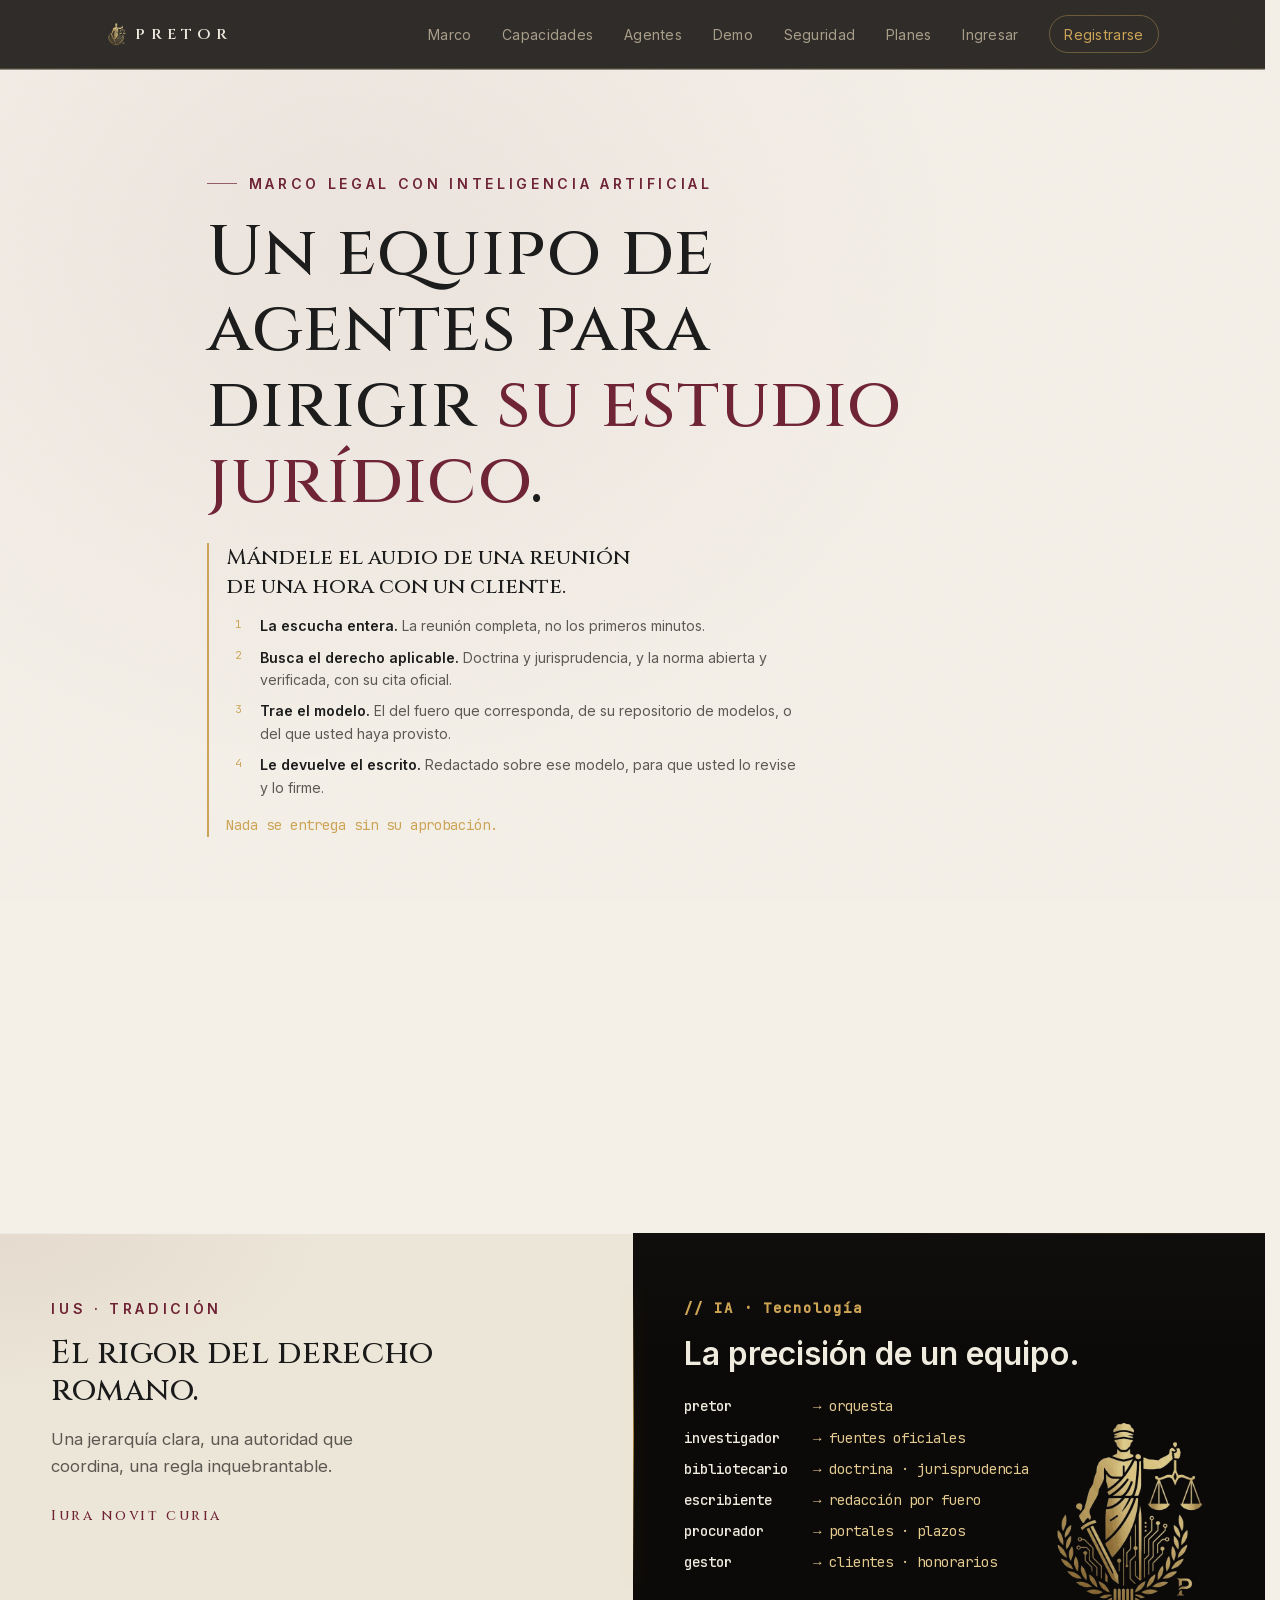
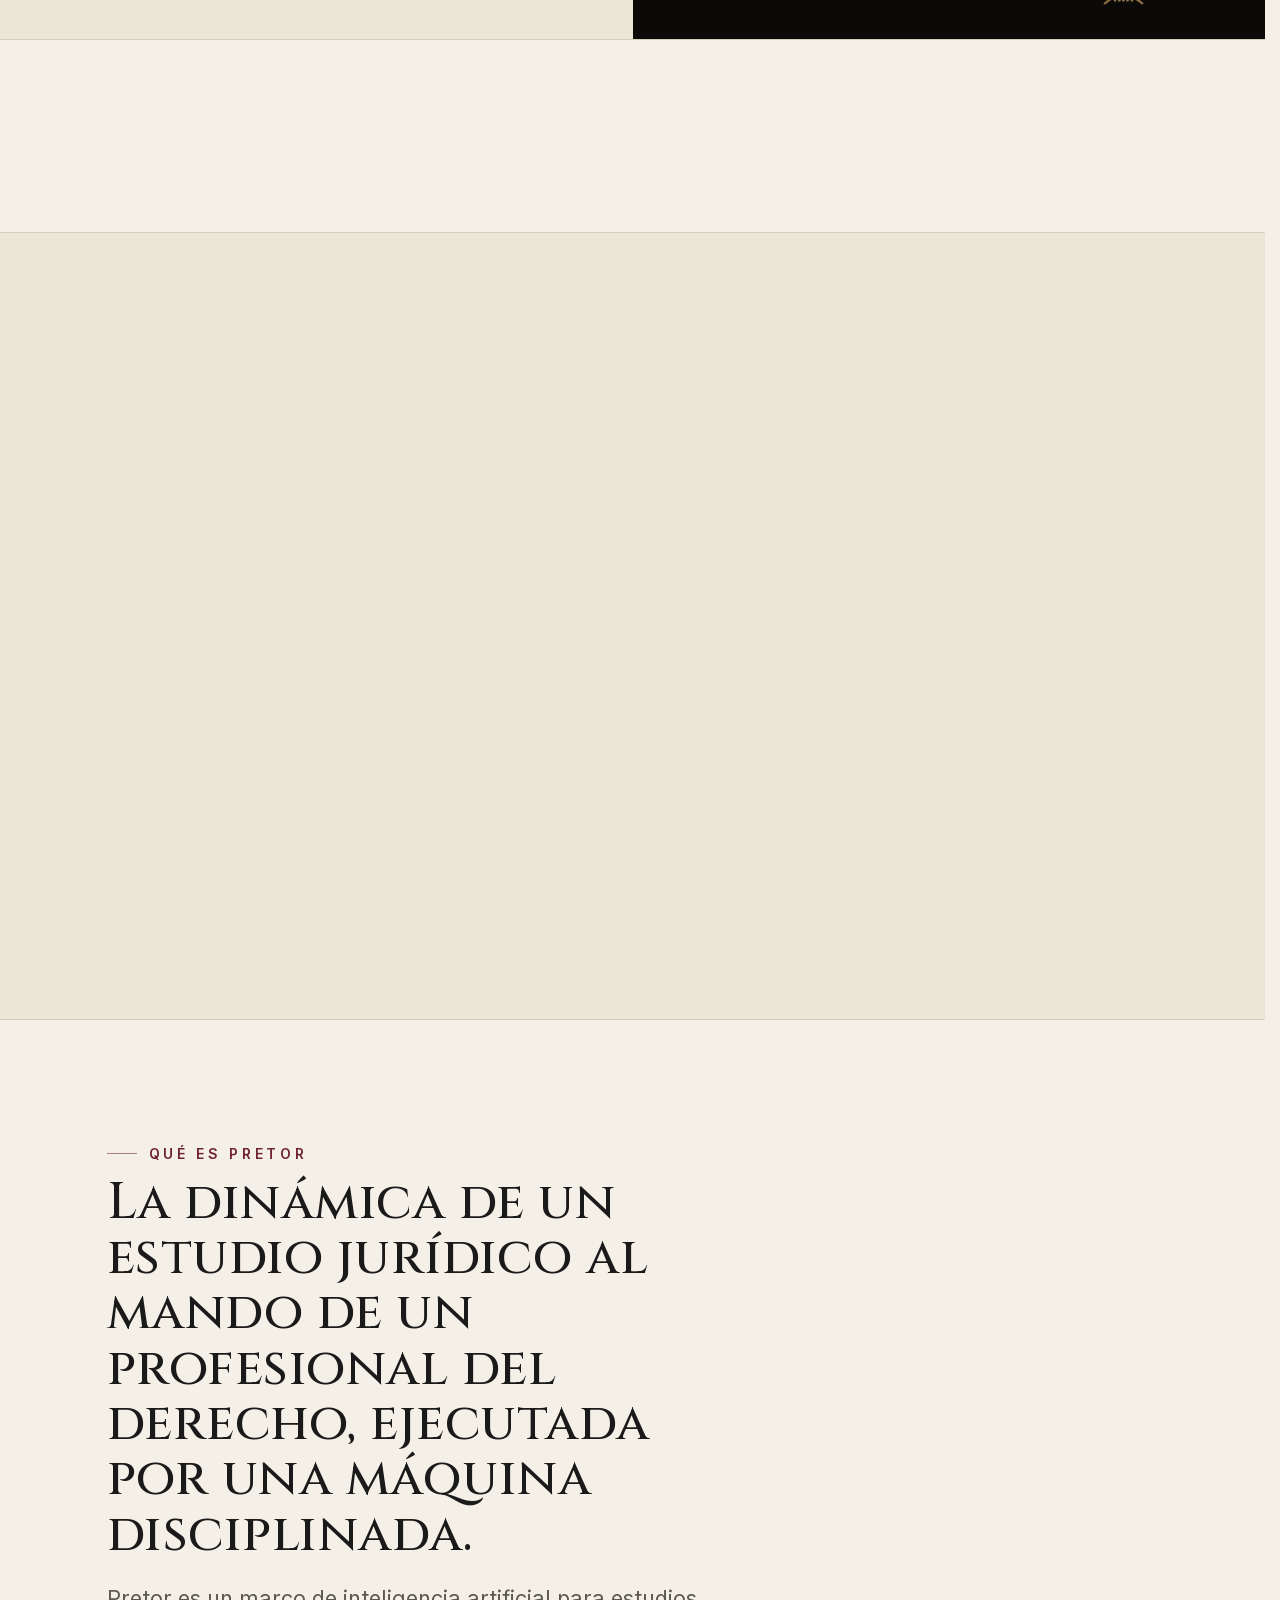
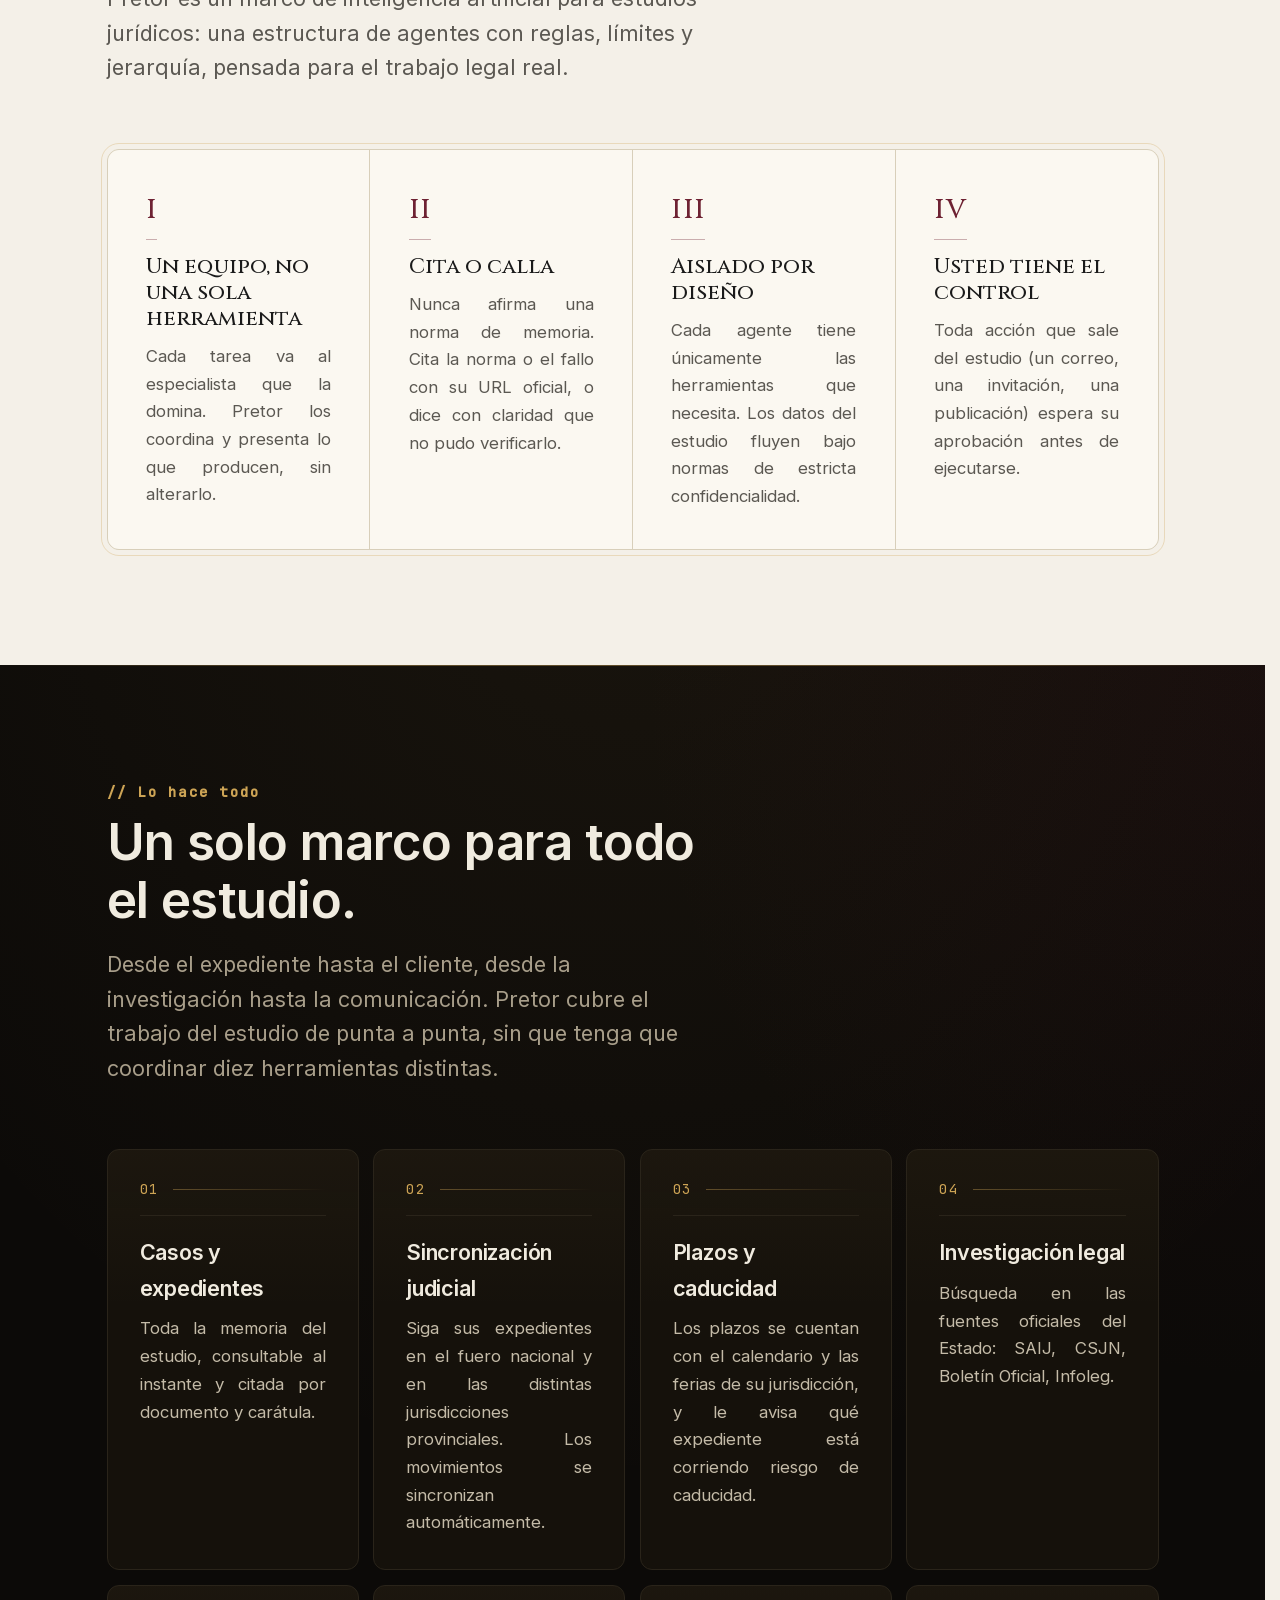
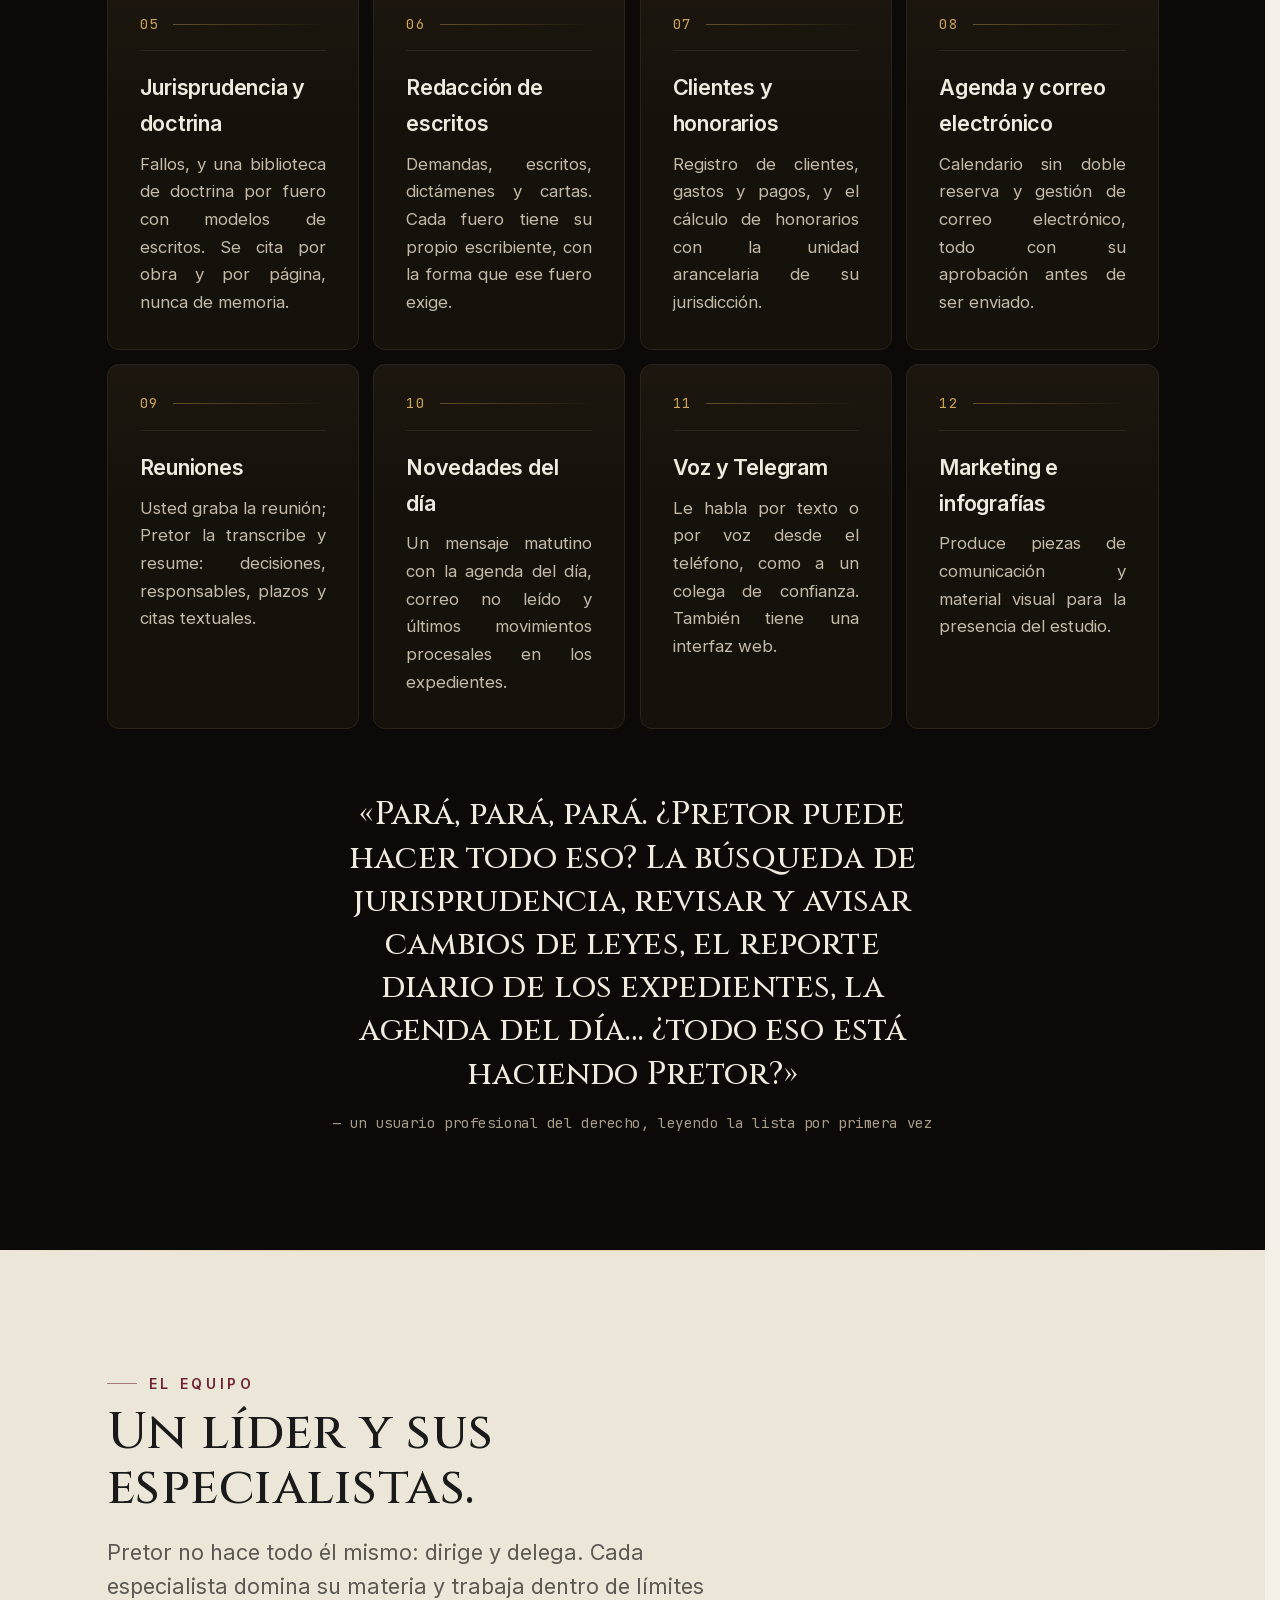
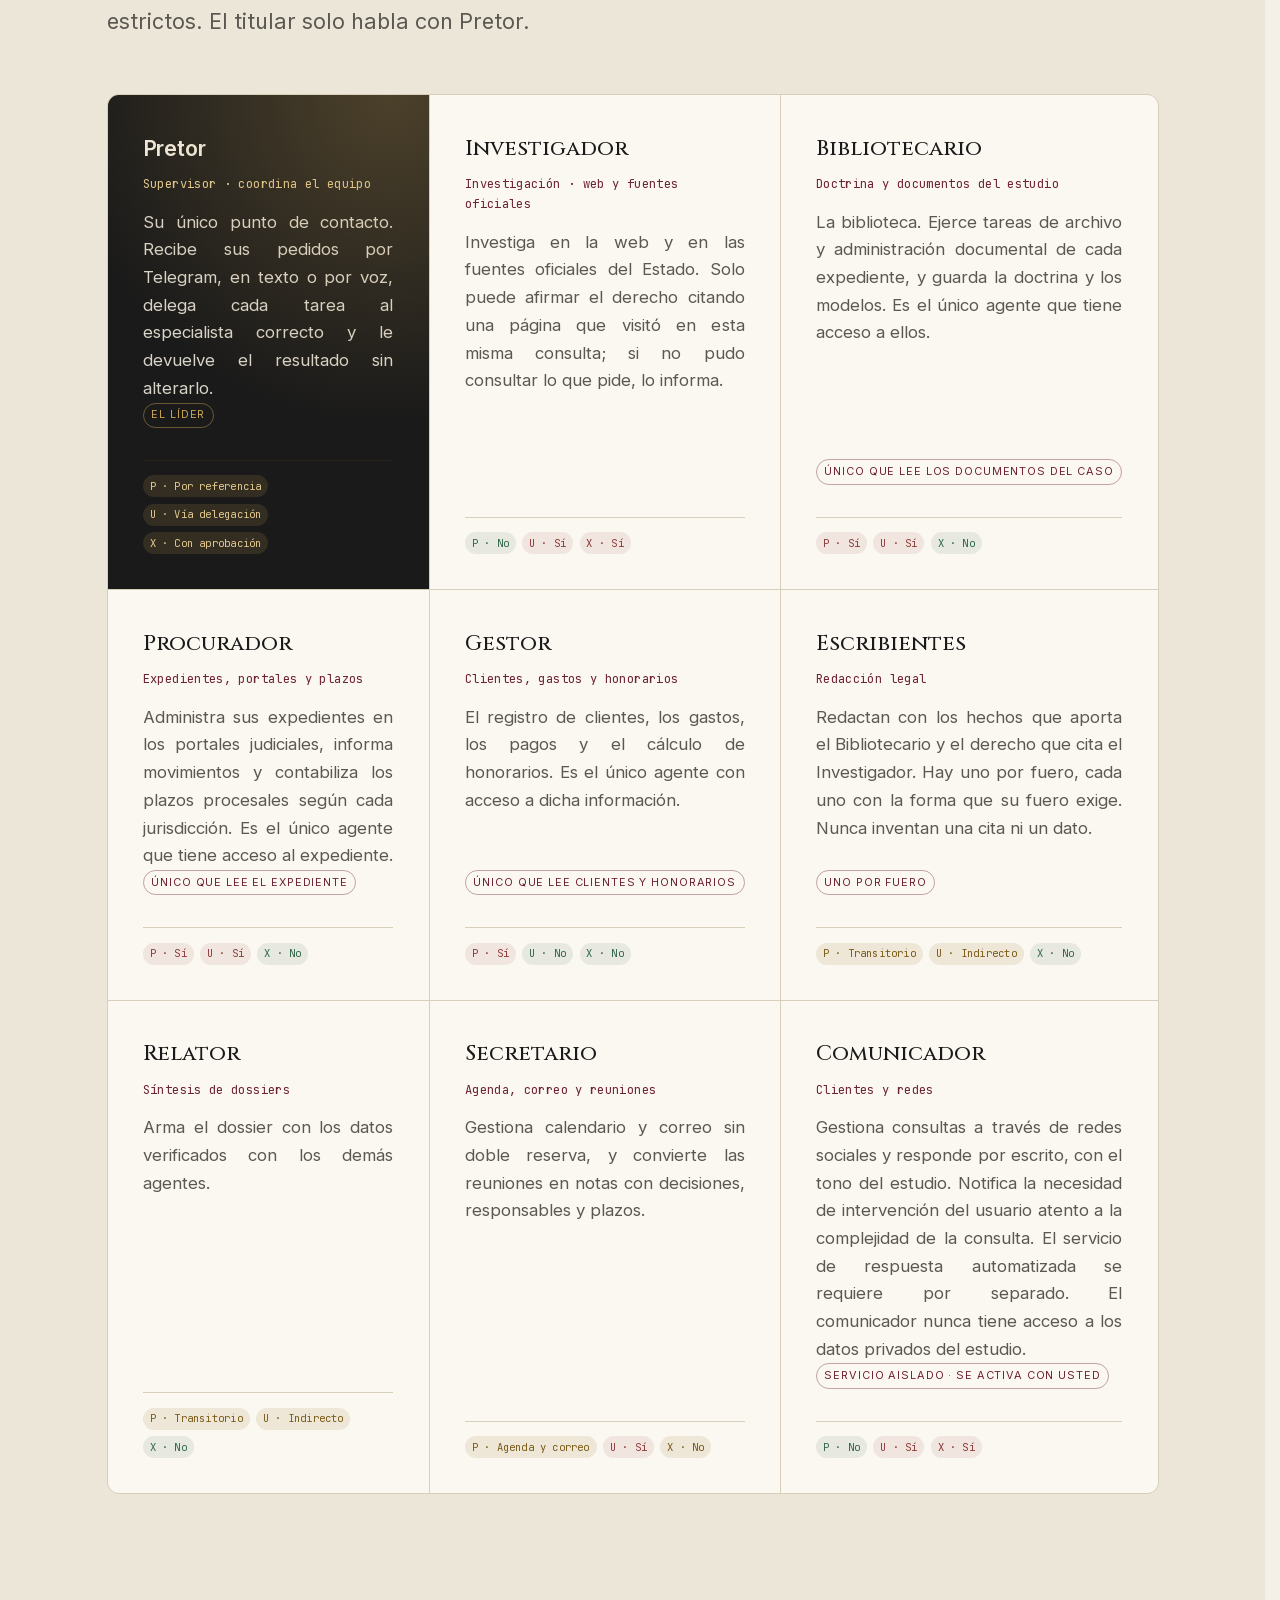
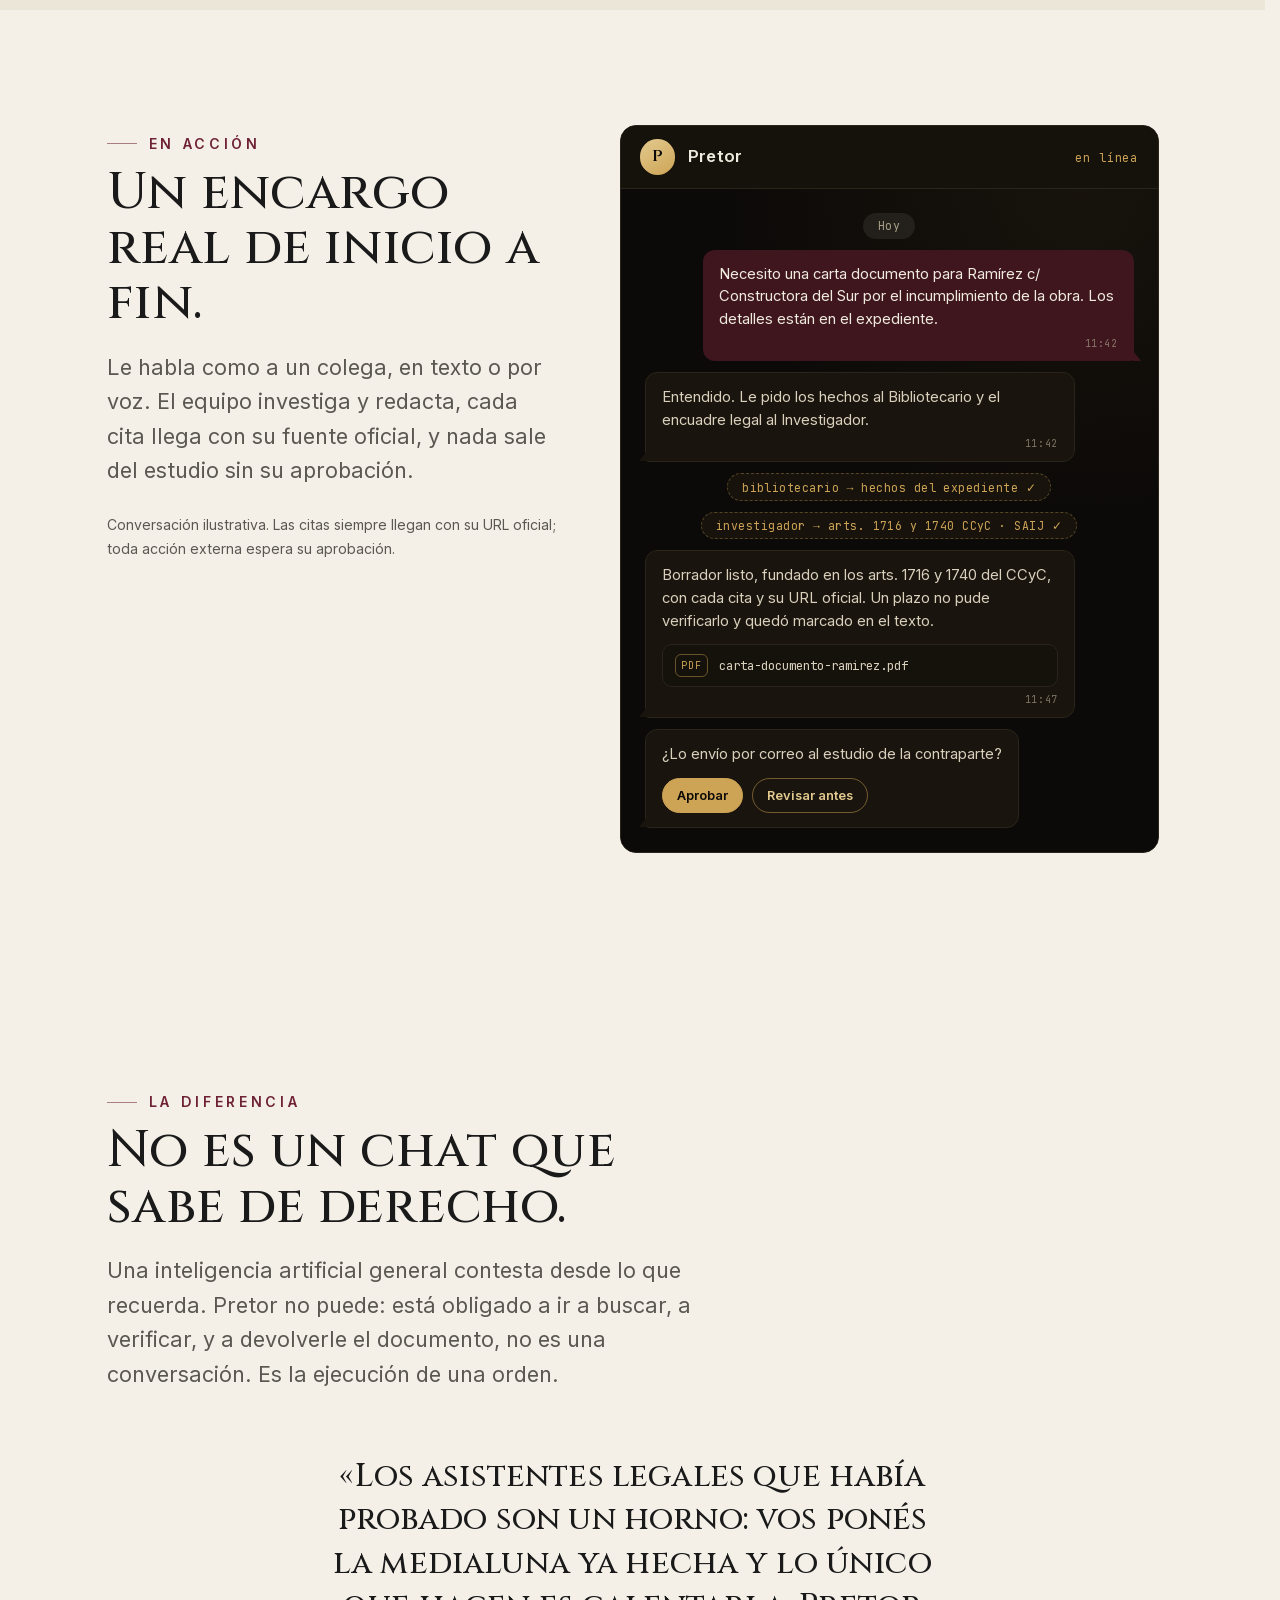
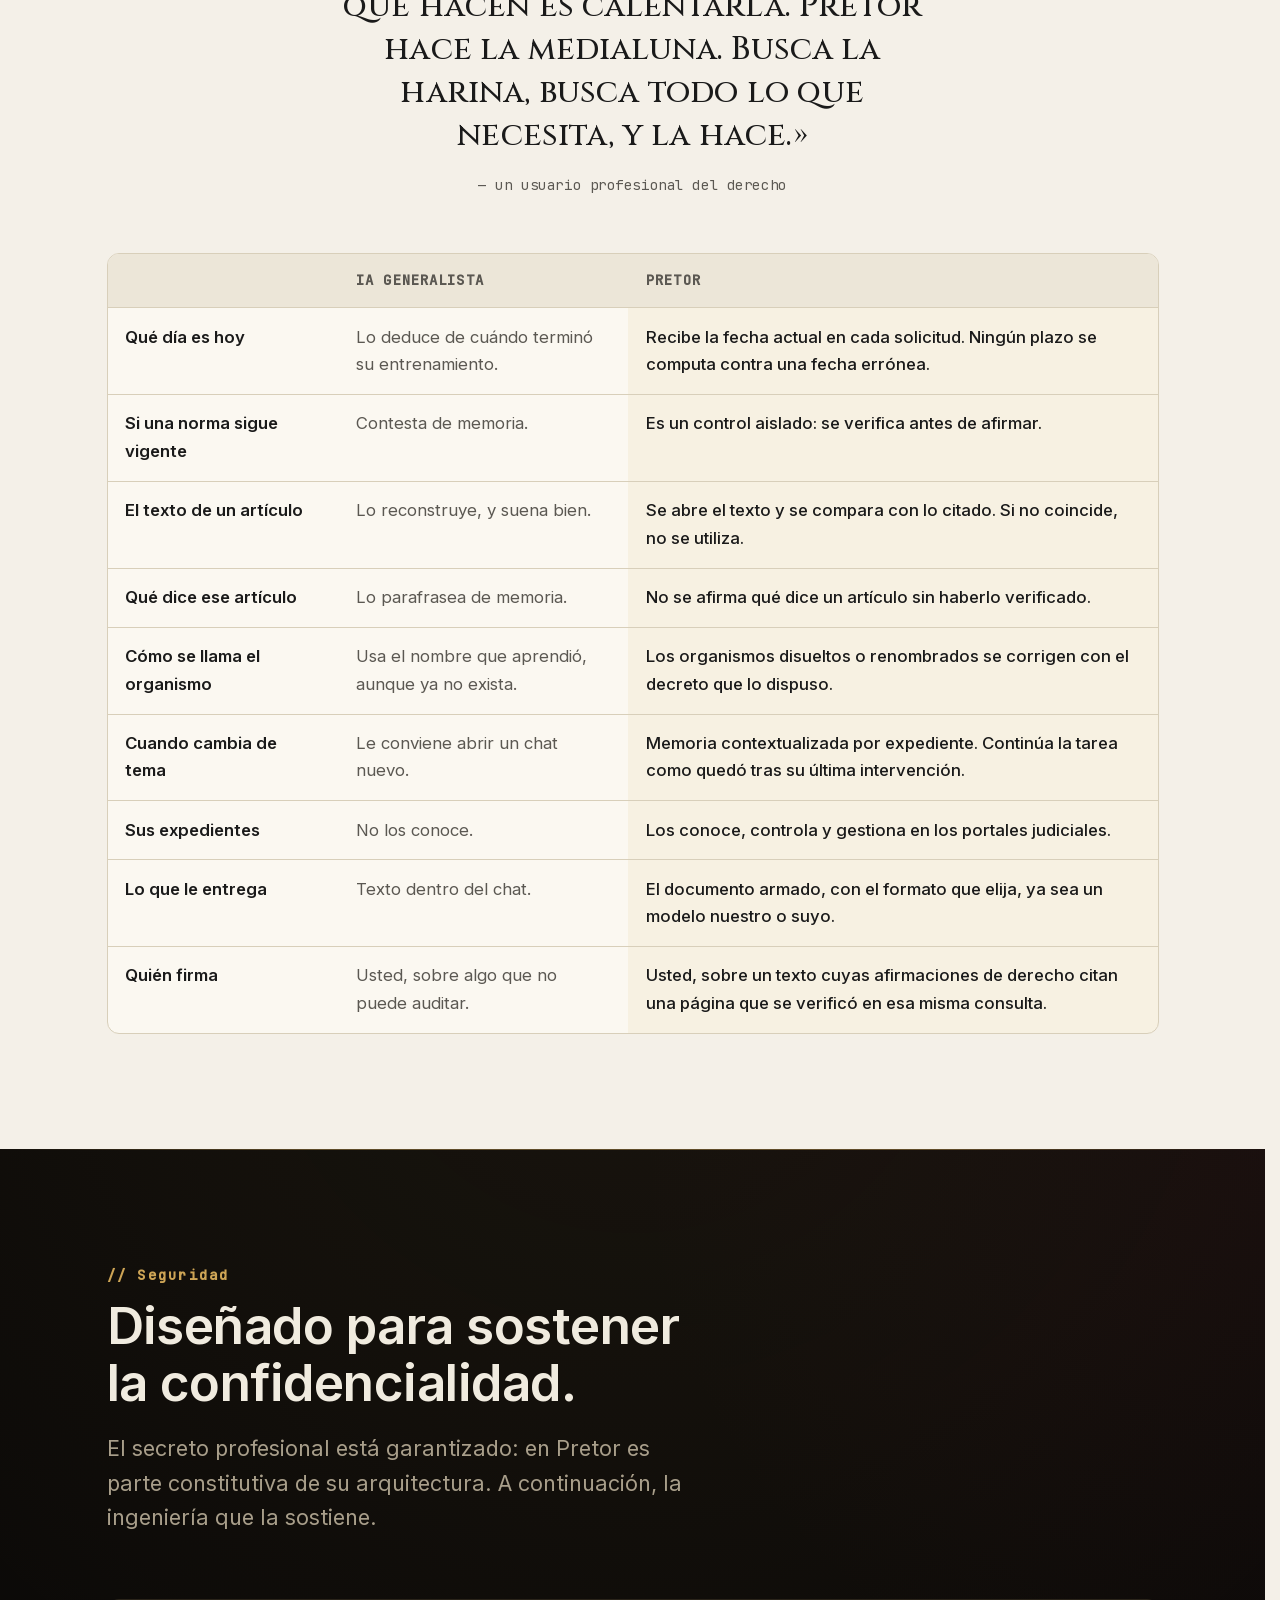
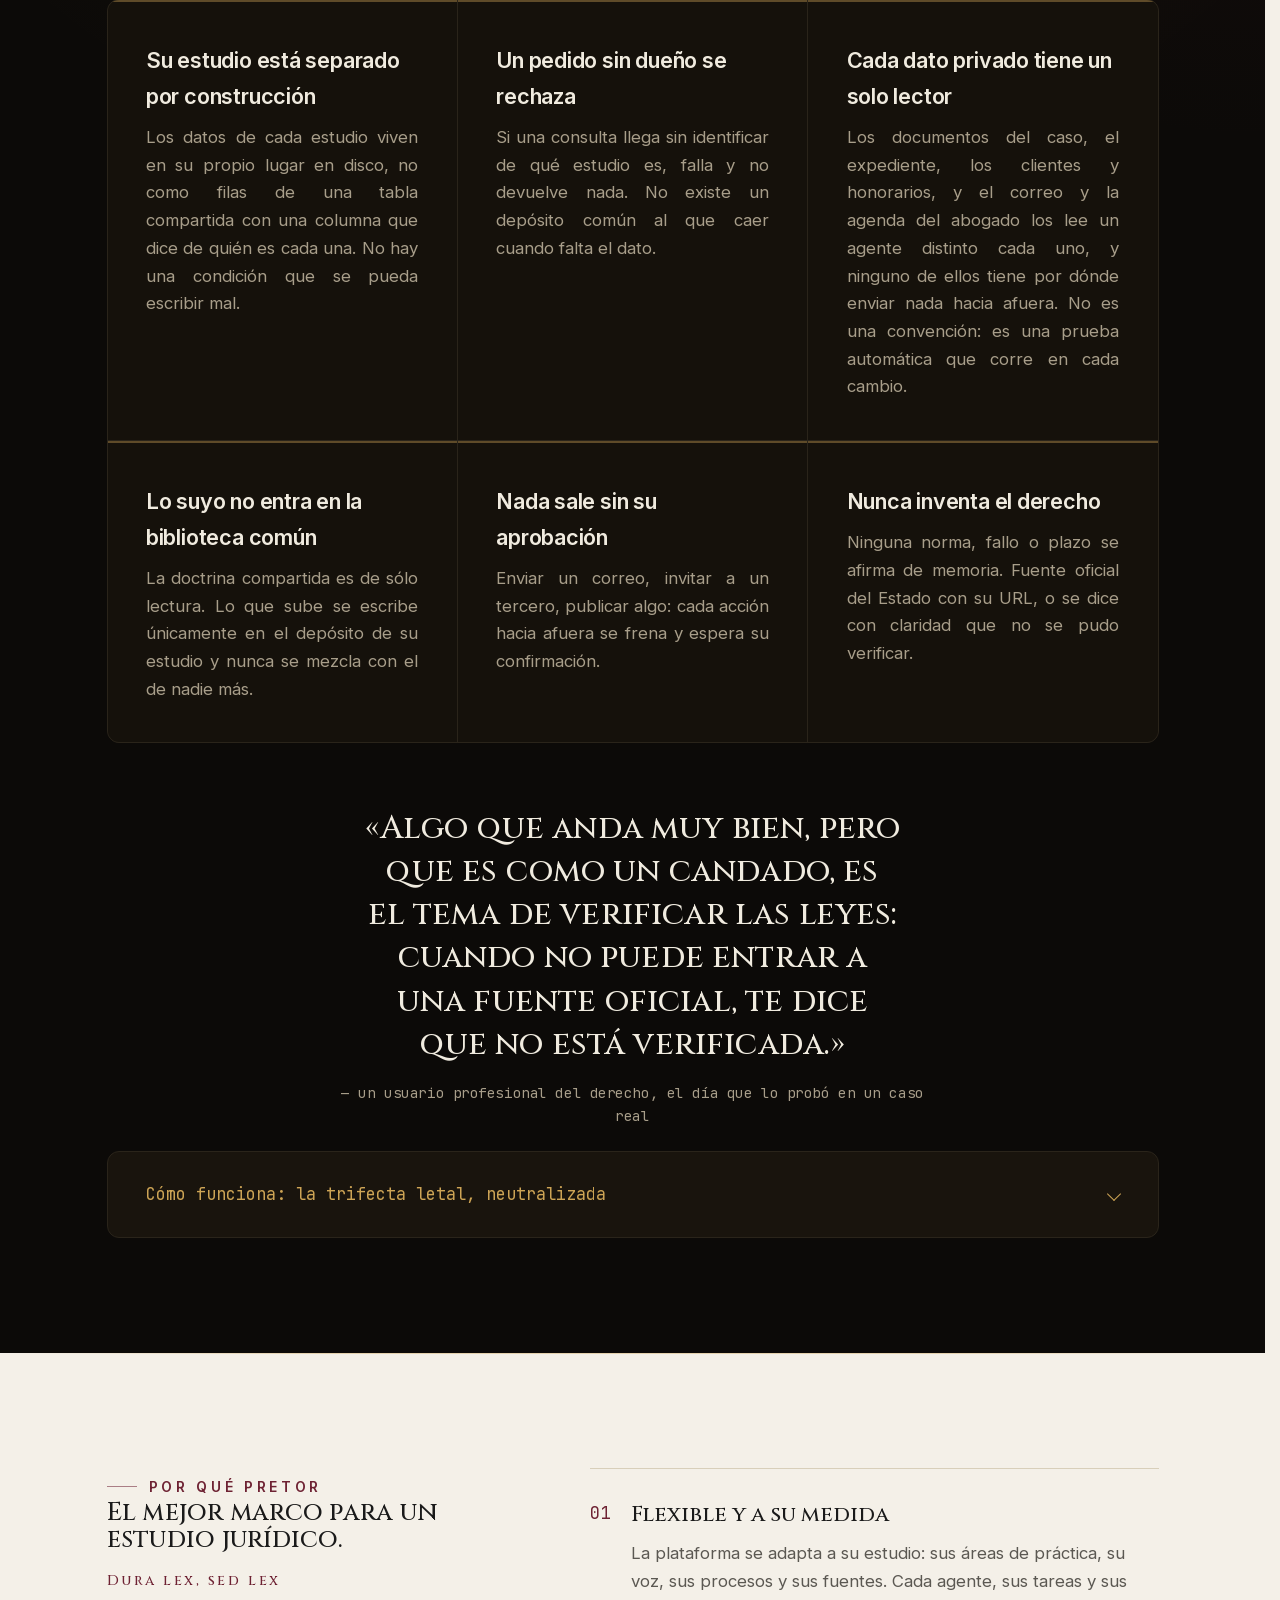
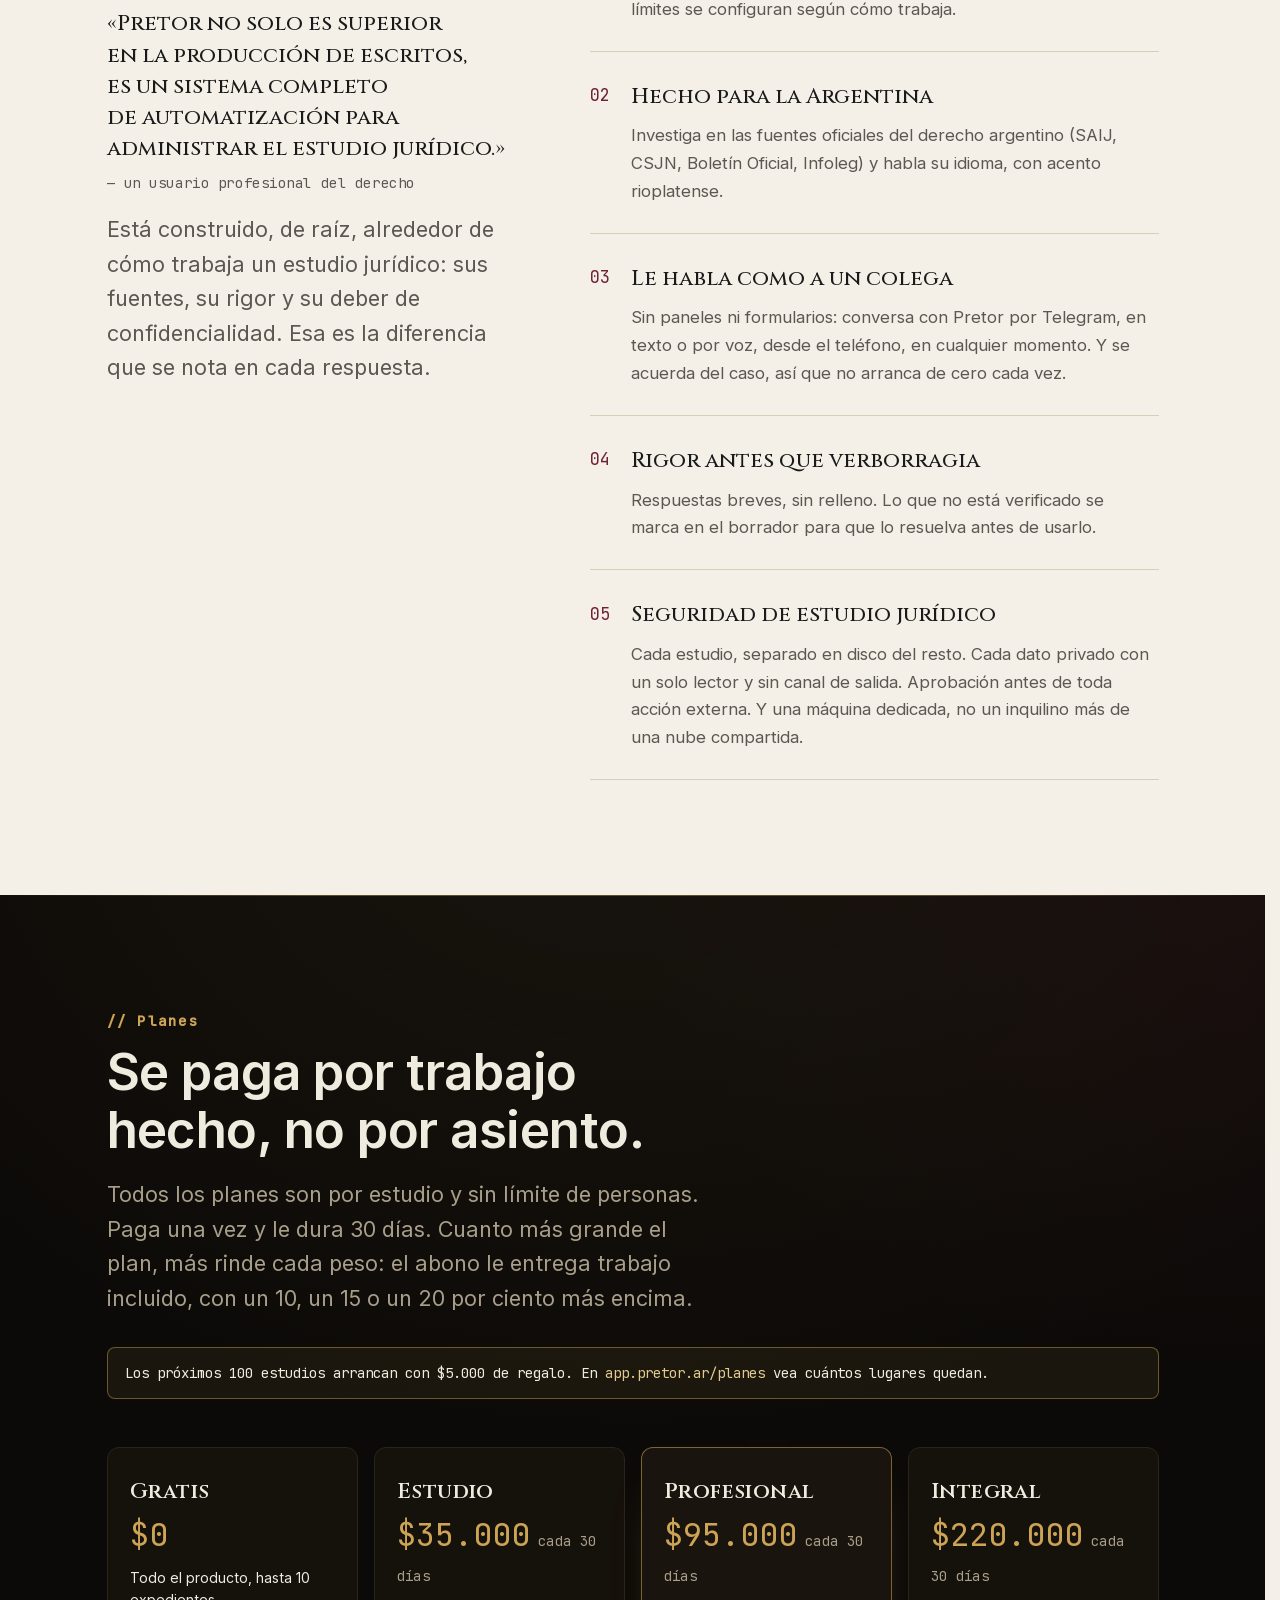
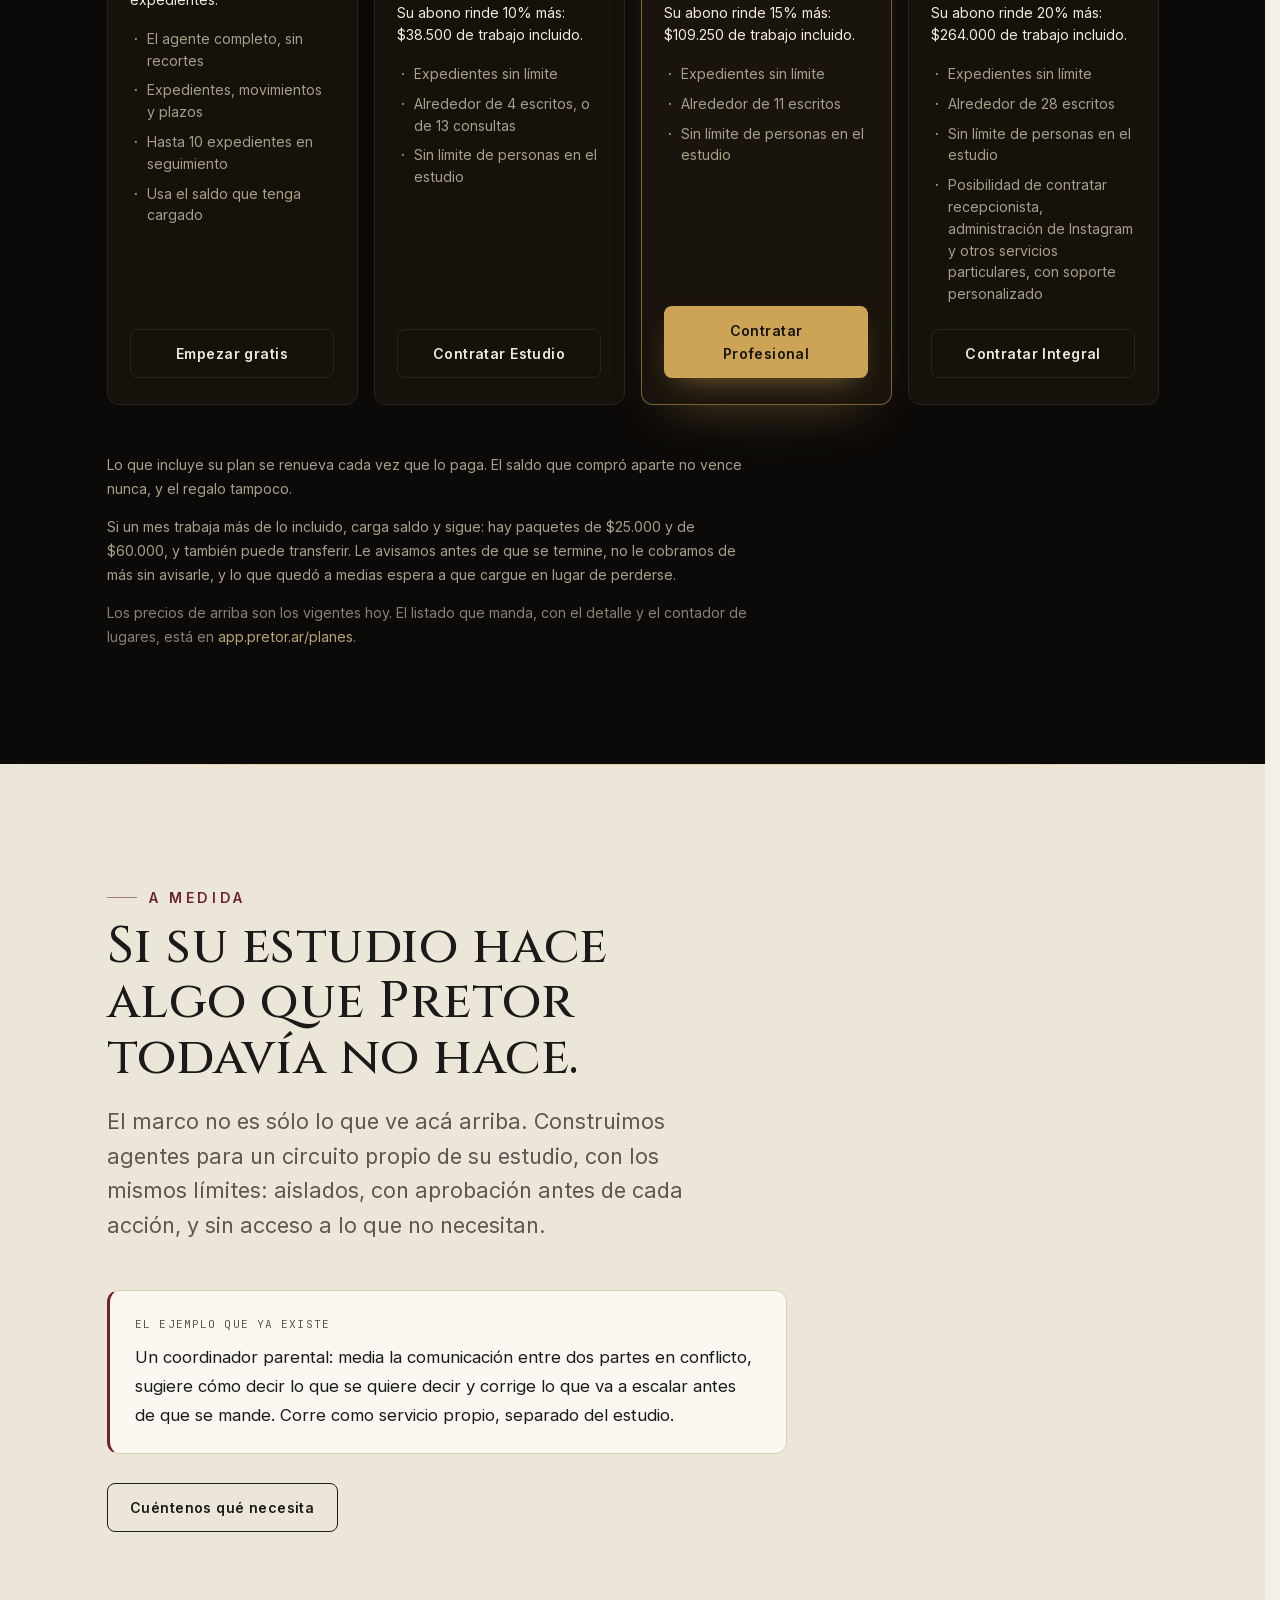
==== index.html @ e02611ea "Say only what production can do today A drift sweep of the rest of the page against the running prod" ====
<!doctype html>
<html lang="es-AR" data-astro-cid-5hce7sga>
  <head>
    <meta charset="utf-8" />
    <meta name="viewport" content="width=device-width, initial-scale=1" />
    <meta name="generator" content="Astro v5.18.2" />
    <link rel="icon" href="/favicon.png?v=3" type="image/png" />
    <title>Pretor — Inteligencia artificial para su estudio jurídico</title>
    <meta
      name="description"
      content="El marco de IA que dirige su estudio jurídico: investiga, redacta, sigue sus expedientes en los portales y controla los plazos. Lo maneja desde el teléfono."
    />
    <meta name="theme-color" content="#0b0b0e" />
    <link rel="canonical" href="https://pretor.ar/" />
    <meta property="og:type" content="website" />
    <meta property="og:title" content="Pretor — Inteligencia artificial para su estudio jurídico" />
    <meta
      property="og:description"
      content="El marco de IA que dirige su estudio jurídico: investiga, redacta, sigue sus expedientes en los portales y controla los plazos. Lo maneja desde el teléfono."
    />
    <meta property="og:locale" content="es_AR" />
    <meta property="og:site_name" content="Pretor" />
    <meta property="og:url" content="https://pretor.ar/" />
    <meta property="og:image" content="https://pretor.ar/og.jpg?v=2" />
    <meta property="og:image:secure_url" content="https://pretor.ar/og.jpg?v=2" />
    <meta property="og:image:type" content="image/jpeg" />
    <meta property="og:image:width" content="1200" />
    <meta property="og:image:height" content="630" />
    <meta
      property="og:image:alt"
      content="Logo de Pretor: la Justicia con espada y balanza en dorado sobre fondo oscuro, con laurel y circuitos."
    />
    <meta name="twitter:card" content="summary_large_image" />
    <meta
      name="twitter:title"
      content="Pretor — Inteligencia artificial para su estudio jurídico"
    />
    <meta
      name="twitter:description"
      content="El marco de IA que dirige su estudio jurídico: investiga, redacta, sigue sus expedientes en los portales y controla los plazos. Lo maneja desde el teléfono."
    />
    <meta name="twitter:image" content="https://pretor.ar/og.jpg?v=2" />
    <meta
      name="twitter:image:alt"
      content="Logo de Pretor: la Justicia con espada y balanza en dorado sobre fondo oscuro, con laurel y circuitos."
    />
    <link
      rel="preload"
      href="/_astro/fonts/cinzel-latin.woff2"
      as="font"
      type="font/woff2"
      crossorigin
    />
    <link
      rel="preload"
      href="/_astro/fonts/inter-latin.woff2"
      as="font"
      type="font/woff2"
      crossorigin
    />
    <link
      rel="preload"
      href="/_astro/fonts/jetbrains-mono-latin.woff2"
      as="font"
      type="font/woff2"
      crossorigin
    />
    <link rel="stylesheet" href="/_astro/fonts.css" />
    <link rel="stylesheet" href="/_astro/pretor.css" />
    <script type="application/ld+json">
      {
        "@context": "https://schema.org",
        "@type": "SoftwareApplication",
        "name": "Pretor",
        "url": "https://pretor.ar/",
        "image": "https://pretor.ar/og.jpg?v=2",
        "description": "Marco de inteligencia artificial para estudios jurídicos: un equipo de agentes que investiga, redacta, sigue expedientes en los portales judiciales, controla plazos y lleva agenda, correo, clientes y honorarios. Se maneja desde el teléfono.",
        "applicationCategory": "BusinessApplication",
        "operatingSystem": "Web",
        "inLanguage": "es-AR",
        "author": {
          "@type": "Person",
          "name": "Federico Sapuppo",
          "url": "https://fedesapuppo.com/"
        }
      }
    </script>
    <noscript
      ><style>
        .reveal {
          opacity: 1 !important;
          transform: none !important;
        }
        .demo__scroll > * {
          opacity: 1 !important;
          transform: none !important;
        }
      </style></noscript
    >
  </head>
  <body data-astro-cid-5hce7sga>
    <a class="skip-link" href="#contenido" data-astro-cid-5hce7sga>Saltar al contenido</a>
    <header class="nav" data-nav data-astro-cid-dmqpwcec>
      <div class="nav__inner wrap" data-astro-cid-dmqpwcec>
        <a class="brand" href="#top" aria-label="Pretor, inicio" data-astro-cid-dmqpwcec>
          <img
            class="brand__mark"
            src="/_astro/justitia.png"
            alt=""
            width="480"
            height="620"
            decoding="async"
          />
          <span class="brand__word" data-astro-cid-dmqpwcec>PRETOR</span>
        </a>
        <nav class="nav__links" aria-label="Principal" data-astro-cid-dmqpwcec>
          <a href="#marco" data-astro-cid-dmqpwcec>Marco</a
          ><a href="#capacidades" data-astro-cid-dmqpwcec>Capacidades</a
          ><a href="#agentes" data-astro-cid-dmqpwcec>Agentes</a
          ><a href="#demo" data-astro-cid-dmqpwcec>Demo</a
          ><a href="#seguridad" data-astro-cid-dmqpwcec>Seguridad</a
          ><a href="#planes" data-astro-cid-dmqpwcec>Planes</a>
          <a href="https://app.pretor.ar" data-astro-cid-dmqpwcec>Ingresar</a>
          <a class="nav__cta" href="https://app.pretor.ar/registration/new" data-astro-cid-dmqpwcec
            >Registrarse</a
          >
        </nav>
        <button
          class="nav__toggle"
          data-toggle
          aria-expanded="false"
          aria-controls="nav-panel"
          data-astro-cid-dmqpwcec
        >
          <span class="visually-hidden" data-astro-cid-dmqpwcec>Abrir menú</span>
          <span class="nav__bars" aria-hidden="true" data-astro-cid-dmqpwcec></span>
        </button>
      </div>
      <div class="nav__panel" id="nav-panel" data-panel hidden data-astro-cid-dmqpwcec>
        <a href="#marco" data-close data-astro-cid-dmqpwcec>Marco</a
        ><a href="#capacidades" data-close data-astro-cid-dmqpwcec>Capacidades</a
        ><a href="#agentes" data-close data-astro-cid-dmqpwcec>Agentes</a
        ><a href="#demo" data-close data-astro-cid-dmqpwcec>Demo</a
        ><a href="#seguridad" data-close data-astro-cid-dmqpwcec>Seguridad</a
        ><a href="#planes" data-close data-astro-cid-dmqpwcec>Planes</a>
        <a href="https://app.pretor.ar" data-close data-astro-cid-dmqpwcec>Ingresar</a>
        <a
          href="https://app.pretor.ar/registration/new"
          class="nav__panel-cta"
          data-close
          data-astro-cid-dmqpwcec
          >Registrarse</a
        >
      </div>
    </header>
    <script type="module">
      const e = document.querySelector("[data-nav]"),
        a = e?.querySelector("[data-toggle]"),
        t = e?.querySelector("[data-panel]");
      a?.addEventListener("click", () => {
        e?.hasAttribute("data-open")
          ? (e?.removeAttribute("data-open"),
            a.setAttribute("aria-expanded", "false"),
            t && (t.hidden = !0))
          : (e?.setAttribute("data-open", ""),
            a.setAttribute("aria-expanded", "true"),
            t && (t.hidden = !1));
      });
      e?.querySelectorAll("[data-close]").forEach((r) =>
        r.addEventListener("click", () => {
          (e?.removeAttribute("data-open"),
            a?.setAttribute("aria-expanded", "false"),
            t && (t.hidden = !0));
        }),
      );
      const d = () => {
        window.scrollY > 12
          ? e?.setAttribute("data-scrolled", "")
          : e?.removeAttribute("data-scrolled");
      };
      d();
      window.addEventListener("scroll", d, { passive: !0 });
    </script>
    <main id="contenido" data-astro-cid-5hce7sga>
      <section class="hero" id="top" data-astro-cid-bbe6dxrz>
        <div class="hero__intro wrap" data-astro-cid-bbe6dxrz>
          <p class="eyebrow reveal" data-astro-cid-bbe6dxrz>
            Marco legal con inteligencia artificial
          </p>
          <h1 class="display hero__title reveal" data-astro-cid-bbe6dxrz>
            Un equipo de agentes para dirigir
            <em data-astro-cid-bbe6dxrz>su estudio jurídico</em>.
          </h1>
          <div class="hero__flow reveal">
            <p class="hero__flow-lead">
              Mándele el audio de una reunión de una hora con un cliente.
            </p>
            <ol class="hero__flow-steps">
              <li><b>La escucha entera.</b> La reunión completa, no los primeros minutos.</li>
              <li>
                <b>Busca el derecho aplicable.</b> Doctrina y jurisprudencia, y la norma abierta y
                verificada, con su cita oficial.
              </li>
              <li>
                <b>Trae el modelo.</b> El del fuero que corresponda, de su repositorio de modelos, o
                del que usted haya provisto.
              </li>
              <li>
                <b>Le devuelve el escrito.</b> Redactado sobre ese modelo, para que usted lo revise
                y lo firme.
              </li>
            </ol>
            <p class="hero__flow-foot">Nada se entrega sin su aprobación.</p>
          </div>
          <p class="lead hero__lead reveal" data-astro-cid-bbe6dxrz>
            Pretor investiga, redacta, sigue sus expedientes en los portales, controla los plazos y
            lleva la agenda, el correo, los clientes y los honorarios. Con una regla inquebrantable:
            nunca inventar la norma.
          </p>
          <p class="hero__mobile reveal" data-astro-cid-bbe6dxrz>
            Todo esto desde el teléfono, hablándole como a un colega. El estudio en la palma de su
            mano, y lo sigue a donde vaya. No conocemos otro sistema de administración de estudio
            jurídico que se use así.
          </p>
          <div class="hero__cta reveal" data-astro-cid-bbe6dxrz>
            <a class="btn btn--primary" href="https://app.pretor.ar/registration/new"
              >Crear su estudio</a
            >
            <a
              class="btn btn--ghost"
              href="https://wa.me/5493547468121?text=Hola%20Federico%2C%20quiero%20conocer%20Pretor%20para%20mi%20estudio."
              target="_blank"
              rel="noopener"
              data-astro-cid-bbe6dxrz
              ><svg
                viewBox="0 0 24 24"
                width="15"
                height="15"
                fill="currentColor"
                aria-hidden="true"
              >
                <path
                  d="M17.472 14.382c-.297-.149-1.758-.867-2.03-.967-.273-.099-.471-.148-.67.15-.197.297-.767.966-.94 1.164-.173.199-.347.223-.644.075-.297-.15-1.255-.463-2.39-1.475-.883-.788-1.48-1.761-1.653-2.059-.173-.297-.018-.458.13-.606.134-.133.297-.347.446-.52.149-.174.198-.298.297-.497.1-.198.05-.371-.025-.52-.075-.149-.669-1.612-.916-2.207-.242-.579-.487-.5-.669-.51-.173-.008-.371-.01-.57-.01-.198 0-.52.074-.792.372-.272.297-1.04 1.016-1.04 2.479 0 1.462 1.065 2.875 1.213 3.074.149.198 2.096 3.2 5.077 4.487.709.306 1.262.489 1.694.625.712.227 1.36.195 1.871.118.571-.085 1.758-.719 2.006-1.413.248-.694.248-1.289.173-1.413-.074-.124-.272-.198-.57-.347m-5.421 7.403h-.004a9.87 9.87 0 0 1-5.031-1.378l-.361-.214-3.741.982.998-3.648-.235-.374a9.86 9.86 0 0 1-1.51-5.26c.001-5.45 4.436-9.884 9.888-9.884 2.64 0 5.122 1.03 6.988 2.898a9.825 9.825 0 0 1 2.893 6.994c-.003 5.45-4.437 9.884-9.885 9.884m8.413-18.297A11.815 11.815 0 0 0 12.05 0C5.495 0 .16 5.335.157 11.892c0 2.096.547 4.142 1.588 5.945L.057 24l6.305-1.654a11.882 11.882 0 0 0 5.683 1.448h.005c6.554 0 11.89-5.335 11.893-11.893a11.821 11.821 0 0 0-3.48-8.413Z"
                />
              </svg>
              Escríbanos por WhatsApp</a
            >
          </div>
        </div>
        <div class="hero__split" data-astro-cid-bbe6dxrz>
          <div class="hero__world hero__world--roman" data-astro-cid-bbe6dxrz>
            <p class="eyebrow" data-astro-cid-bbe6dxrz>Ius · Tradición</p>
            <p class="hero__world-title display" data-astro-cid-bbe6dxrz>
              El rigor del derecho romano.
            </p>
            <p class="hero__world-text" data-astro-cid-bbe6dxrz>
              Una jerarquía clara, una autoridad que coordina, una regla inquebrantable.
            </p>
            <p class="maxim" data-astro-cid-bbe6dxrz>Iura novit curia</p>
          </div>
          <div class="hero__world hero__world--ai" data-astro-cid-bbe6dxrz>
            <p class="eyebrow" data-astro-cid-bbe6dxrz>// IA · Tecnología</p>
            <p class="hero__world-title hero__world-title--ai" data-astro-cid-bbe6dxrz>
              La precisión de un equipo.
            </p>
            <ul class="hero__agents" data-astro-cid-bbe6dxrz>
              <li data-astro-cid-bbe6dxrz>
                <b data-astro-cid-bbe6dxrz>pretor</b><span data-astro-cid-bbe6dxrz>→ orquesta</span>
              </li>
              <li data-astro-cid-bbe6dxrz>
                <b data-astro-cid-bbe6dxrz>investigador</b
                ><span data-astro-cid-bbe6dxrz>→ fuentes oficiales</span>
              </li>
              <li data-astro-cid-bbe6dxrz>
                <b data-astro-cid-bbe6dxrz>bibliotecario</b
                ><span data-astro-cid-bbe6dxrz>→ doctrina · jurisprudencia</span>
              </li>
              <li data-astro-cid-bbe6dxrz>
                <b data-astro-cid-bbe6dxrz>escribiente</b
                ><span data-astro-cid-bbe6dxrz>→ redacción por fuero</span>
              </li>
              <li data-astro-cid-bbe6dxrz>
                <b data-astro-cid-bbe6dxrz>procurador</b
                ><span data-astro-cid-bbe6dxrz>→ portales · plazos</span>
              </li>
              <li data-astro-cid-bbe6dxrz>
                <b data-astro-cid-bbe6dxrz>gestor</b
                ><span data-astro-cid-bbe6dxrz>→ clientes · honorarios</span>
              </li>
            </ul>
            <img
              class="hero__mark"
              src="/_astro/justitia.png"
              alt=""
              width="480"
              height="620"
              decoding="async"
              aria-hidden="true"
            />
          </div>
          <span class="hero__seam" aria-hidden="true" data-astro-cid-bbe6dxrz></span>
        </div>
      </section>
      <section class="proof section--stone" aria-label="Quiénes ya usan Pretor">
        <div class="wrap proof__inner reveal">
          <p class="proof__label">// En uso</p>
          <p class="proof__text">
            <a href="https://centrodeacuerdosparana.com" target="_blank" rel="noopener"
              >Cedap — Centro de Acuerdos Paraná</a
            >
            ya trabaja con Pretor: su circuito completo de firmas corre sobre el marco.
          </p>
          <p class="proof__quote">
            «No puedo creer que, habiendo leído una vez siete palabras, sacaron mi tono de voz y
            ahora Pretor lo usa. Me encanta.»
            <span
              >— un usuario profesional del derecho, al escuchar a Pretor responder con su propia
              voz</span
            >
          </p>
        </div>
      </section>
      <section class="testimonial section--stone-2" aria-label="Lo que dice un cliente">
        <div class="wrap testimonial__inner reveal">
          <blockquote class="testimonial__quote">
            «Esto te devuelve calidad de vida. Me encendió la luz de esperanza de que puedo
            monetizar el ejercicio, porque me ahorró la barrera del tiempo físico que me demandaría
            ponerme de cero con cualquier caso. Con esto sé que arranco desde un portaviones
            americano.»
          </blockquote>
          <p class="testimonial__by">
            — un usuario profesional del derecho, después de usarlo en casos reales
          </p>
        </div>
      </section>
      <section class="section section--stone marco" id="marco" data-astro-cid-z2ekr6xw>
        <div class="wrap" data-astro-cid-z2ekr6xw>
          <div class="section-head reveal" data-astro-cid-z2ekr6xw>
            <p class="eyebrow" data-astro-cid-z2ekr6xw>Qué es Pretor</p>
            <h2 class="display" data-astro-cid-z2ekr6xw>
              La dinámica de un estudio jurídico al mando de un profesional del derecho, ejecutada
              por una máquina disciplinada.
            </h2>
            <p class="lead" data-astro-cid-z2ekr6xw>
              Pretor es un marco de inteligencia artificial para estudios jurídicos: una estructura
              de agentes con reglas, límites y jerarquía, pensada para el trabajo legal real.
            </p>
          </div>
          <ol class="marco__grid" data-astro-cid-z2ekr6xw>
            <li class="marco__card reveal" data-astro-cid-z2ekr6xw>
              <span class="marco__n" data-astro-cid-z2ekr6xw>I</span>
              <h3 class="marco__title" data-astro-cid-z2ekr6xw>
                Un equipo, no una sola herramienta
              </h3>
              <p class="marco__body" data-astro-cid-z2ekr6xw>
                Cada tarea va al especialista que la domina. Pretor los coordina y presenta lo que
                producen, sin alterarlo.
              </p>
            </li>
            <li class="marco__card reveal" data-astro-cid-z2ekr6xw>
              <span class="marco__n" data-astro-cid-z2ekr6xw>II</span>
              <h3 class="marco__title" data-astro-cid-z2ekr6xw>Cita o calla</h3>
              <p class="marco__body" data-astro-cid-z2ekr6xw>
                Nunca afirma una norma de memoria. Cita la norma o el fallo con su URL oficial, o
                dice con claridad que no pudo verificarlo.
              </p>
            </li>
            <li class="marco__card reveal" data-astro-cid-z2ekr6xw>
              <span class="marco__n" data-astro-cid-z2ekr6xw>III</span>
              <h3 class="marco__title" data-astro-cid-z2ekr6xw>Aislado por diseño</h3>
              <p class="marco__body" data-astro-cid-z2ekr6xw>
                Cada agente tiene únicamente las herramientas que necesita. Los datos del estudio
                fluyen bajo normas de estricta confidencialidad.
              </p>
            </li>
            <li class="marco__card reveal" data-astro-cid-z2ekr6xw>
              <span class="marco__n" data-astro-cid-z2ekr6xw>IV</span>
              <h3 class="marco__title" data-astro-cid-z2ekr6xw>Usted tiene el control</h3>
              <p class="marco__body" data-astro-cid-z2ekr6xw>
                Toda acción que sale del estudio (un correo, una invitación, una publicación) espera
                su aprobación antes de ejecutarse.
              </p>
            </li>
          </ol>
        </div>
      </section>
      <section class="section section--dark cap" id="capacidades" data-astro-cid-eq4gkk3n>
        <div class="wrap" data-astro-cid-eq4gkk3n>
          <div class="section-head reveal" data-astro-cid-eq4gkk3n>
            <p class="eyebrow" data-astro-cid-eq4gkk3n>// Lo hace todo</p>
            <h2 class="display" data-astro-cid-eq4gkk3n>Un solo marco para todo el estudio.</h2>
            <p class="lead" data-astro-cid-eq4gkk3n>
              Desde el expediente hasta el cliente, desde la investigación hasta la comunicación.
              Pretor cubre el trabajo del estudio de punta a punta, sin que tenga que coordinar diez
              herramientas distintas.
            </p>
          </div>
          <ul class="cap__grid" data-astro-cid-eq4gkk3n>
            <li class="cap__card reveal" data-astro-cid-eq4gkk3n>
              <span class="cap__dot" aria-hidden="true" data-astro-cid-eq4gkk3n></span>
              <h3 class="cap__title" data-astro-cid-eq4gkk3n>Casos y expedientes</h3>
              <p class="cap__body" data-astro-cid-eq4gkk3n>
                Toda la memoria del estudio, consultable al instante y citada por documento y
                carátula.
              </p>
            </li>
            <li class="cap__card reveal" data-astro-cid-eq4gkk3n>
              <span class="cap__dot" aria-hidden="true" data-astro-cid-eq4gkk3n></span>
              <h3 class="cap__title" data-astro-cid-eq4gkk3n>Sincronización judicial</h3>
              <p class="cap__body" data-astro-cid-eq4gkk3n>
                Siga sus expedientes en el fuero nacional y en las distintas jurisdicciones
                provinciales. Los movimientos se sincronizan automáticamente.
              </p>
            </li>
            <li class="cap__card reveal" data-astro-cid-eq4gkk3n>
              <span class="cap__dot" aria-hidden="true" data-astro-cid-eq4gkk3n></span>
              <h3 class="cap__title" data-astro-cid-eq4gkk3n>Plazos y caducidad</h3>
              <p class="cap__body" data-astro-cid-eq4gkk3n>
                Los plazos se cuentan con el calendario y las ferias de su jurisdicción, y le avisa
                qué expediente está corriendo riesgo de caducidad.
              </p>
            </li>
            <li class="cap__card reveal" data-astro-cid-eq4gkk3n>
              <span class="cap__dot" aria-hidden="true" data-astro-cid-eq4gkk3n></span>
              <h3 class="cap__title" data-astro-cid-eq4gkk3n>Investigación legal</h3>
              <p class="cap__body" data-astro-cid-eq4gkk3n>
                Búsqueda en las fuentes oficiales del Estado: SAIJ, CSJN, Boletín Oficial, Infoleg.
              </p>
            </li>
            <li class="cap__card reveal" data-astro-cid-eq4gkk3n>
              <span class="cap__dot" aria-hidden="true" data-astro-cid-eq4gkk3n></span>
              <h3 class="cap__title" data-astro-cid-eq4gkk3n>Jurisprudencia y doctrina</h3>
              <p class="cap__body" data-astro-cid-eq4gkk3n>
                Fallos, y una biblioteca de doctrina por fuero con modelos de escritos. Se cita por
                obra y por página, nunca de memoria.
              </p>
            </li>
            <li class="cap__card reveal" data-astro-cid-eq4gkk3n>
              <span class="cap__dot" aria-hidden="true" data-astro-cid-eq4gkk3n></span>
              <h3 class="cap__title" data-astro-cid-eq4gkk3n>Redacción de escritos</h3>
              <p class="cap__body" data-astro-cid-eq4gkk3n>
                Demandas, escritos, dictámenes y cartas. Cada fuero tiene su propio escribiente, con
                la forma que ese fuero exige.
              </p>
            </li>
            <li class="cap__card reveal" data-astro-cid-eq4gkk3n>
              <span class="cap__dot" aria-hidden="true" data-astro-cid-eq4gkk3n></span>
              <h3 class="cap__title" data-astro-cid-eq4gkk3n>Clientes y honorarios</h3>
              <p class="cap__body" data-astro-cid-eq4gkk3n>
                Registro de clientes, gastos y pagos, y el cálculo de honorarios con la unidad
                arancelaria de su jurisdicción.
              </p>
            </li>
            <li class="cap__card reveal" data-astro-cid-eq4gkk3n>
              <span class="cap__dot" aria-hidden="true" data-astro-cid-eq4gkk3n></span>
              <h3 class="cap__title" data-astro-cid-eq4gkk3n>Agenda y correo electrónico</h3>
              <p class="cap__body" data-astro-cid-eq4gkk3n>
                Calendario sin doble reserva y gestión de correo electrónico, todo con su aprobación
                antes de ser enviado.
              </p>
            </li>
            <li class="cap__card reveal" data-astro-cid-eq4gkk3n>
              <span class="cap__dot" aria-hidden="true" data-astro-cid-eq4gkk3n></span>
              <h3 class="cap__title" data-astro-cid-eq4gkk3n>Reuniones</h3>
              <p class="cap__body" data-astro-cid-eq4gkk3n>
                Usted graba la reunión; Pretor la transcribe y resume: decisiones, responsables,
                plazos y citas textuales.
              </p>
            </li>
            <li class="cap__card reveal" data-astro-cid-eq4gkk3n>
              <span class="cap__dot" aria-hidden="true" data-astro-cid-eq4gkk3n></span>
              <h3 class="cap__title" data-astro-cid-eq4gkk3n>Novedades del día</h3>
              <p class="cap__body" data-astro-cid-eq4gkk3n>
                Un mensaje matutino con la agenda del día, correo no leído y últimos movimientos
                procesales en los expedientes.
              </p>
            </li>
            <li class="cap__card reveal" data-astro-cid-eq4gkk3n>
              <span class="cap__dot" aria-hidden="true" data-astro-cid-eq4gkk3n></span>
              <h3 class="cap__title" data-astro-cid-eq4gkk3n>Voz y Telegram</h3>
              <p class="cap__body" data-astro-cid-eq4gkk3n>
                Le habla por texto o por voz desde el teléfono, como a un colega de confianza.
                También tiene una interfaz web.
              </p>
            </li>
            <li class="cap__card reveal" data-astro-cid-eq4gkk3n>
              <span class="cap__dot" aria-hidden="true" data-astro-cid-eq4gkk3n></span>
              <h3 class="cap__title" data-astro-cid-eq4gkk3n>Marketing e infografías</h3>
              <p class="cap__body" data-astro-cid-eq4gkk3n>
                Produce piezas de comunicación y material visual para la presencia del estudio.
              </p>
            </li>
          </ul>
          <figure class="pullquote reveal">
            <blockquote>
              «Pará, pará, pará. ¿Pretor puede hacer todo eso? La búsqueda de jurisprudencia,
              revisar y avisar cambios de leyes, el reporte diario de los expedientes, la agenda del
              día… ¿todo eso está haciendo Pretor?»
            </blockquote>
            <figcaption>
              — un usuario profesional del derecho, leyendo la lista por primera vez
            </figcaption>
          </figure>
        </div>
      </section>
      <section class="section section--stone-2 agents" id="agentes" data-astro-cid-mrg5s34m>
        <div class="wrap" data-astro-cid-mrg5s34m>
          <div class="section-head reveal" data-astro-cid-mrg5s34m>
            <p class="eyebrow" data-astro-cid-mrg5s34m>El equipo</p>
            <h2 class="display" data-astro-cid-mrg5s34m>Un líder y sus especialistas.</h2>
            <p class="lead" data-astro-cid-mrg5s34m>
              Pretor no hace todo él mismo: dirige y delega. Cada especialista domina su materia y
              trabaja dentro de límites estrictos. El titular solo habla con Pretor.
            </p>
          </div>
          <ul class="agents__grid" data-astro-cid-mrg5s34m>
            <li class="agent reveal agent--leader" data-astro-cid-mrg5s34m>
              <div class="agent__top" data-astro-cid-mrg5s34m>
                <h3 class="agent__name" data-astro-cid-mrg5s34m>Pretor</h3>
              </div>
              <p class="agent__role" data-astro-cid-mrg5s34m>Supervisor · coordina el equipo</p>
              <p class="agent__body" data-astro-cid-mrg5s34m>
                Su único punto de contacto. Recibe sus pedidos por Telegram, en texto o por voz,
                delega cada tarea al especialista correcto y le devuelve el resultado sin alterarlo.
              </p>
              <span class="agent__tag" data-astro-cid-mrg5s34m>El líder</span>
              <div
                class="agent__access"
                aria-label="Acceso del agente: datos privados, contenido externo, canal de salida"
              >
                <span
                  class="acc acc--partial"
                  tabindex="0"
                  data-tip="P = Datos privados. Qué información del estudio puede leer este agente (expedientes, correo, agenda)."
                  >P · Por referencia</span
                ><span
                  class="acc acc--partial"
                  tabindex="0"
                  data-tip="U = Contenido externo. Material que llega de afuera (web, documentos, mensajes) y podría traer instrucciones ocultas."
                  >U · Vía delegación</span
                ><span
                  class="acc acc--partial"
                  tabindex="0"
                  data-tip="X = Canal de salida. Si el agente puede enviar información hacia afuera del estudio."
                  >X · Con aprobación</span
                >
              </div>
            </li>
            <li class="agent reveal" data-astro-cid-mrg5s34m>
              <div class="agent__top" data-astro-cid-mrg5s34m>
                <h3 class="agent__name" data-astro-cid-mrg5s34m>Investigador</h3>
              </div>
              <p class="agent__role" data-astro-cid-mrg5s34m>
                Investigación · web y fuentes oficiales
              </p>
              <p class="agent__body" data-astro-cid-mrg5s34m>
                Investiga en la web y en las fuentes oficiales del Estado. Solo puede afirmar el
                derecho citando una página que visitó en esta misma consulta; si no pudo consultar
                lo que pide, lo informa.
              </p>
              <div
                class="agent__access"
                aria-label="Acceso del agente: datos privados, contenido externo, canal de salida"
              >
                <span
                  class="acc acc--no"
                  tabindex="0"
                  data-tip="P = Datos privados. Qué información del estudio puede leer este agente (expedientes, correo, agenda)."
                  >P · No</span
                ><span
                  class="acc acc--yes"
                  tabindex="0"
                  data-tip="U = Contenido externo. Material que llega de afuera (web, documentos, mensajes) y podría traer instrucciones ocultas."
                  >U · Sí</span
                ><span
                  class="acc acc--yes"
                  tabindex="0"
                  data-tip="X = Canal de salida. Si el agente puede enviar información hacia afuera del estudio."
                  >X · Sí</span
                >
              </div>
            </li>
            <li class="agent reveal" data-astro-cid-mrg5s34m>
              <div class="agent__top" data-astro-cid-mrg5s34m>
                <h3 class="agent__name" data-astro-cid-mrg5s34m>Bibliotecario</h3>
              </div>
              <p class="agent__role" data-astro-cid-mrg5s34m>Doctrina y documentos del estudio</p>
              <p class="agent__body" data-astro-cid-mrg5s34m>
                La biblioteca. Ejerce tareas de archivo y administración documental de cada
                expediente, y guarda la doctrina y los modelos. Es el único agente que tiene acceso
                a ellos.
              </p>
              <span class="agent__tag" data-astro-cid-mrg5s34m
                >Único que lee los documentos del caso</span
              >
              <div
                class="agent__access"
                aria-label="Acceso del agente: datos privados, contenido externo, canal de salida"
              >
                <span
                  class="acc acc--yes"
                  tabindex="0"
                  data-tip="P = Datos privados. Qué información del estudio puede leer este agente (expedientes, correo, agenda)."
                  >P · Sí</span
                ><span
                  class="acc acc--yes"
                  tabindex="0"
                  data-tip="U = Contenido externo. Material que llega de afuera (web, documentos, mensajes) y podría traer instrucciones ocultas."
                  >U · Sí</span
                ><span
                  class="acc acc--no"
                  tabindex="0"
                  data-tip="X = Canal de salida. Si el agente puede enviar información hacia afuera del estudio."
                  >X · No</span
                >
              </div>
            </li>
            <li class="agent reveal" data-astro-cid-mrg5s34m>
              <div class="agent__top" data-astro-cid-mrg5s34m>
                <h3 class="agent__name" data-astro-cid-mrg5s34m>Procurador</h3>
              </div>
              <p class="agent__role" data-astro-cid-mrg5s34m>Expedientes, portales y plazos</p>
              <p class="agent__body" data-astro-cid-mrg5s34m>
                Administra sus expedientes en los portales judiciales, informa movimientos y
                contabiliza los plazos procesales según cada jurisdicción. Es el único agente que
                tiene acceso al expediente.
              </p>
              <span class="agent__tag" data-astro-cid-mrg5s34m>Único que lee el expediente</span>
              <div
                class="agent__access"
                aria-label="Acceso del agente: datos privados, contenido externo, canal de salida"
              >
                <span
                  class="acc acc--yes"
                  tabindex="0"
                  data-tip="P = Datos privados. Qué información del estudio puede leer este agente (expedientes, correo, agenda)."
                  >P · Sí</span
                ><span
                  class="acc acc--yes"
                  tabindex="0"
                  data-tip="U = Contenido externo. Material que llega de afuera (web, documentos, mensajes) y podría traer instrucciones ocultas."
                  >U · Sí</span
                ><span
                  class="acc acc--no"
                  tabindex="0"
                  data-tip="X = Canal de salida. Si el agente puede enviar información hacia afuera del estudio."
                  >X · No</span
                >
              </div>
            </li>
            <li class="agent reveal" data-astro-cid-mrg5s34m>
              <div class="agent__top" data-astro-cid-mrg5s34m>
                <h3 class="agent__name" data-astro-cid-mrg5s34m>Gestor</h3>
              </div>
              <p class="agent__role" data-astro-cid-mrg5s34m>Clientes, gastos y honorarios</p>
              <p class="agent__body" data-astro-cid-mrg5s34m>
                El registro de clientes, los gastos, los pagos y el cálculo de honorarios. Es el
                único agente con acceso a dicha información.
              </p>
              <span class="agent__tag" data-astro-cid-mrg5s34m
                >Único que lee clientes y honorarios</span
              >
              <div
                class="agent__access"
                aria-label="Acceso del agente: datos privados, contenido externo, canal de salida"
              >
                <span
                  class="acc acc--yes"
                  tabindex="0"
                  data-tip="P = Datos privados. Qué información del estudio puede leer este agente (expedientes, correo, agenda)."
                  >P · Sí</span
                ><span
                  class="acc acc--no"
                  tabindex="0"
                  data-tip="U = Contenido externo. Material que llega de afuera (web, documentos, mensajes) y podría traer instrucciones ocultas."
                  >U · No</span
                ><span
                  class="acc acc--no"
                  tabindex="0"
                  data-tip="X = Canal de salida. Si el agente puede enviar información hacia afuera del estudio."
                  >X · No</span
                >
              </div>
            </li>
            <li class="agent reveal" data-astro-cid-mrg5s34m>
              <div class="agent__top" data-astro-cid-mrg5s34m>
                <h3 class="agent__name" data-astro-cid-mrg5s34m>Escribientes</h3>
              </div>
              <p class="agent__role" data-astro-cid-mrg5s34m>Redacción legal</p>
              <p class="agent__body" data-astro-cid-mrg5s34m>
                Redactan con los hechos que aporta el Bibliotecario y el derecho que cita el
                Investigador. Hay uno por fuero, cada uno con la forma que su fuero exige. Nunca
                inventan una cita ni un dato.
              </p>
              <span class="agent__tag" data-astro-cid-mrg5s34m>Uno por fuero</span>
              <div
                class="agent__access"
                aria-label="Acceso del agente: datos privados, contenido externo, canal de salida"
              >
                <span
                  class="acc acc--partial"
                  tabindex="0"
                  data-tip="P = Datos privados. Qué información del estudio puede leer este agente (expedientes, correo, agenda)."
                  >P · Transitorio</span
                ><span
                  class="acc acc--partial"
                  tabindex="0"
                  data-tip="U = Contenido externo. Material que llega de afuera (web, documentos, mensajes) y podría traer instrucciones ocultas."
                  >U · Indirecto</span
                ><span
                  class="acc acc--no"
                  tabindex="0"
                  data-tip="X = Canal de salida. Si el agente puede enviar información hacia afuera del estudio."
                  >X · No</span
                >
              </div>
            </li>
            <li class="agent reveal" data-astro-cid-mrg5s34m>
              <div class="agent__top" data-astro-cid-mrg5s34m>
                <h3 class="agent__name" data-astro-cid-mrg5s34m>Relator</h3>
              </div>
              <p class="agent__role" data-astro-cid-mrg5s34m>Síntesis de dossiers</p>
              <p class="agent__body" data-astro-cid-mrg5s34m>
                Arma el dossier con los datos verificados con los demás agentes.
              </p>
              <div
                class="agent__access"
                aria-label="Acceso del agente: datos privados, contenido externo, canal de salida"
              >
                <span
                  class="acc acc--partial"
                  tabindex="0"
                  data-tip="P = Datos privados. Qué información del estudio puede leer este agente (expedientes, correo, agenda)."
                  >P · Transitorio</span
                ><span
                  class="acc acc--partial"
                  tabindex="0"
                  data-tip="U = Contenido externo. Material que llega de afuera (web, documentos, mensajes) y podría traer instrucciones ocultas."
                  >U · Indirecto</span
                ><span
                  class="acc acc--no"
                  tabindex="0"
                  data-tip="X = Canal de salida. Si el agente puede enviar información hacia afuera del estudio."
                  >X · No</span
                >
              </div>
            </li>
            <li class="agent reveal" data-astro-cid-mrg5s34m>
              <div class="agent__top" data-astro-cid-mrg5s34m>
                <h3 class="agent__name" data-astro-cid-mrg5s34m>Secretario</h3>
              </div>
              <p class="agent__role" data-astro-cid-mrg5s34m>Agenda, correo y reuniones</p>
              <p class="agent__body" data-astro-cid-mrg5s34m>
                Gestiona calendario y correo sin doble reserva, y convierte las reuniones en notas
                con decisiones, responsables y plazos.
              </p>
              <div
                class="agent__access"
                aria-label="Acceso del agente: datos privados, contenido externo, canal de salida"
              >
                <span
                  class="acc acc--partial"
                  tabindex="0"
                  data-tip="P = Datos privados. Qué información del estudio puede leer este agente (expedientes, correo, agenda)."
                  >P · Agenda y correo</span
                ><span
                  class="acc acc--yes"
                  tabindex="0"
                  data-tip="U = Contenido externo. Material que llega de afuera (web, documentos, mensajes) y podría traer instrucciones ocultas."
                  >U · Sí</span
                ><span
                  class="acc acc--partial"
                  tabindex="0"
                  data-tip="X = Canal de salida. Si el agente puede enviar información hacia afuera del estudio."
                  >X · No</span
                >
              </div>
            </li>
            <li class="agent reveal" data-astro-cid-mrg5s34m>
              <div class="agent__top" data-astro-cid-mrg5s34m>
                <h3 class="agent__name" data-astro-cid-mrg5s34m>Comunicador</h3>
              </div>
              <p class="agent__role" data-astro-cid-mrg5s34m>Clientes y redes</p>
              <p class="agent__body" data-astro-cid-mrg5s34m>
                Gestiona consultas a través de redes sociales y responde por escrito, con el tono
                del estudio. Notifica la necesidad de intervención del usuario atento a la
                complejidad de la consulta. El servicio de respuesta automatizada se requiere por
                separado. El comunicador nunca tiene acceso a los datos privados del estudio.
              </p>
              <span class="agent__tag" data-astro-cid-mrg5s34m
                >Servicio aislado · se activa con usted</span
              >
              <div
                class="agent__access"
                aria-label="Acceso del agente: datos privados, contenido externo, canal de salida"
              >
                <span
                  class="acc acc--no"
                  tabindex="0"
                  data-tip="P = Datos privados. Qué información del estudio puede leer este agente (expedientes, correo, agenda)."
                  >P · No</span
                ><span
                  class="acc acc--yes"
                  tabindex="0"
                  data-tip="U = Contenido externo. Material que llega de afuera (web, documentos, mensajes) y podría traer instrucciones ocultas."
                  >U · Sí</span
                ><span
                  class="acc acc--yes"
                  tabindex="0"
                  data-tip="X = Canal de salida. Si el agente puede enviar información hacia afuera del estudio."
                  >X · Sí</span
                >
              </div>
            </li>
          </ul>
        </div>
      </section>
      <section class="section section--stone demo" id="demo">
        <div class="wrap">
          <div class="section-head reveal">
            <p class="eyebrow">En acción</p>
            <h2 class="display">Un encargo real de inicio a fin.</h2>
            <p class="lead">
              Le habla como a un colega, en texto o por voz. El equipo investiga y redacta, cada
              cita llega con su fuente oficial, y nada sale del estudio sin su aprobación.
            </p>
          </div>
          <figure
            class="demo__chat reveal"
            role="img"
            aria-label="Simulación de una conversación de Telegram: el titular pide una carta documento, Pretor delega en el Bibliotecario y el Investigador, devuelve un borrador con citas oficiales y espera aprobación antes de enviarlo."
          >
            <div class="demo__bar" aria-hidden="true">
              <span class="demo__avatar">P</span> <span class="demo__peer">Pretor</span>
              <span class="demo__status">en línea</span>
            </div>
            <div class="demo__scroll" aria-hidden="true">
              <p class="demo__sys demo__date" style="--d: 0.15s">Hoy</p>
              <div class="demo__msg demo__msg--out" style="--d: 0.5s">
                <p>
                  Necesito una carta documento para Ramírez c/ Constructora del Sur por el
                  incumplimiento de la obra. Los detalles están en el expediente.
                </p>
                <span class="demo__meta">11:42</span>
              </div>
              <div class="demo__typing" style="--d: 1.15s"><i></i><i></i><i></i></div>
              <div class="demo__msg demo__msg--in" style="--d: 2.35s">
                <p>
                  Entendido. Le pido los hechos al Bibliotecario y el encuadre legal al
                  Investigador.
                </p>
                <span class="demo__meta">11:42</span>
              </div>
              <p class="demo__sys" style="--d: 3s">bibliotecario → hechos del expediente ✓</p>
              <p class="demo__sys" style="--d: 3.6s">
                investigador → arts. 1716 y 1740 CCyC · SAIJ ✓
              </p>
              <div class="demo__typing" style="--d: 4.3s"><i></i><i></i><i></i></div>
              <div class="demo__msg demo__msg--in" style="--d: 5.5s">
                <p>
                  Borrador listo, fundado en los arts. 1716 y 1740 del CCyC, con cada cita y su URL
                  oficial. Un plazo no pude verificarlo y quedó marcado en el texto.
                </p>
                <span class="demo__doc"
                  ><span class="demo__doc-ico">PDF</span> carta-documento-ramirez.pdf</span
                >
                <span class="demo__meta">11:47</span>
              </div>
              <div class="demo__typing" style="--d: 6.4s"><i></i><i></i><i></i></div>
              <div class="demo__msg demo__msg--in" style="--d: 7.6s">
                <p>¿Lo envío por correo al estudio de la contraparte?</p>
                <span class="demo__actions"
                  ><span class="demo__btn demo__btn--ok">Aprobar</span
                  ><span class="demo__btn">Revisar antes</span></span
                >
              </div>
            </div>
          </figure>
          <p class="demo__note reveal">
            Conversación ilustrativa. Las citas siempre llegan con su URL oficial; toda acción
            externa espera su aprobación.
          </p>
        </div>
      </section>
      <section class="section section--stone versus" id="diferencia">
        <div class="wrap">
          <div class="section-head reveal">
            <p class="eyebrow">La diferencia</p>
            <h2 class="display">No es un chat que sabe de derecho.</h2>
            <p class="lead">
              Una inteligencia artificial general contesta desde lo que recuerda. Pretor no puede:
              está obligado a ir a buscar, a verificar, y a devolverle el documento, no es una
              conversación. Es la ejecución de una orden.
            </p>
          </div>
          <figure class="pullquote reveal">
            <blockquote>
              «Los asistentes legales que había probado son un horno: vos ponés la medialuna ya
              hecha y lo único que hacen es calentarla. Pretor hace la medialuna. Busca la harina,
              busca todo lo que necesita, y la hace.»
            </blockquote>
            <figcaption>— un usuario profesional del derecho</figcaption>
          </figure>
          <div
            class="versus__wrap"
            role="region"
            aria-label="Comparación con una inteligencia artificial general"
            tabindex="0"
          >
            <table class="versus__table">
              <thead>
                <tr>
                  <th scope="col"><span class="visually-hidden">Aspecto</span></th>
                  <th scope="col">IA generalista</th>
                  <th scope="col">Pretor</th>
                </tr>
              </thead>
              <tbody>
                <tr>
                  <th scope="row" data-label="">Qué día es hoy</th>
                  <td data-label="IA generalista">Lo deduce de cuándo terminó su entrenamiento.</td>
                  <td data-label="Pretor" class="versus__ours">
                    Recibe la fecha actual en cada solicitud. Ningún plazo se computa contra una
                    fecha errónea.
                  </td>
                </tr>
                <tr>
                  <th scope="row" data-label="">Si una norma sigue vigente</th>
                  <td data-label="IA generalista">Contesta de memoria.</td>
                  <td data-label="Pretor" class="versus__ours">
                    Es un control aislado: se verifica antes de afirmar.
                  </td>
                </tr>
                <tr>
                  <th scope="row" data-label="">El texto de un artículo</th>
                  <td data-label="IA generalista">Lo reconstruye, y suena bien.</td>
                  <td data-label="Pretor" class="versus__ours">
                    Se abre el texto y se compara con lo citado. Si no coincide, no se utiliza.
                  </td>
                </tr>
                <tr>
                  <th scope="row" data-label="">Qué dice ese artículo</th>
                  <td data-label="IA generalista">Lo parafrasea de memoria.</td>
                  <td data-label="Pretor" class="versus__ours">
                    No se afirma qué dice un artículo sin haberlo verificado.
                  </td>
                </tr>
                <tr>
                  <th scope="row" data-label="">Cómo se llama el organismo</th>
                  <td data-label="IA generalista">
                    Usa el nombre que aprendió, aunque ya no exista.
                  </td>
                  <td data-label="Pretor" class="versus__ours">
                    Los organismos disueltos o renombrados se corrigen con el decreto que lo
                    dispuso.
                  </td>
                </tr>
                <tr>
                  <th scope="row" data-label="">Cuando cambia de tema</th>
                  <td data-label="IA generalista">Le conviene abrir un chat nuevo.</td>
                  <td data-label="Pretor" class="versus__ours">
                    Memoria contextualizada por expediente. Continúa la tarea como quedó tras su
                    última intervención.
                  </td>
                </tr>
                <tr>
                  <th scope="row" data-label="">Sus expedientes</th>
                  <td data-label="IA generalista">No los conoce.</td>
                  <td data-label="Pretor" class="versus__ours">
                    Los conoce, controla y gestiona en los portales judiciales.
                  </td>
                </tr>
                <tr>
                  <th scope="row" data-label="">Lo que le entrega</th>
                  <td data-label="IA generalista">Texto dentro del chat.</td>
                  <td data-label="Pretor" class="versus__ours">
                    El documento armado, con el formato que elija, ya sea un modelo nuestro o suyo.
                  </td>
                </tr>
                <tr>
                  <th scope="row" data-label="">Quién firma</th>
                  <td data-label="IA generalista">Usted, sobre algo que no puede auditar.</td>
                  <td data-label="Pretor" class="versus__ours">
                    Usted, sobre un texto cuyas afirmaciones de derecho citan una página que se
                    verificó en esa misma consulta.
                  </td>
                </tr>
              </tbody>
            </table>
          </div>
        </div>
      </section>
      <section class="section section--dark sec" id="seguridad" data-astro-cid-xdski4nv>
        <div class="wrap" data-astro-cid-xdski4nv>
          <div class="section-head reveal" data-astro-cid-xdski4nv>
            <p class="eyebrow" data-astro-cid-xdski4nv>// Seguridad</p>
            <h2 class="display" data-astro-cid-xdski4nv>
              Diseñado para sostener la confidencialidad.
            </h2>
            <p class="lead" data-astro-cid-xdski4nv>
              El secreto profesional está garantizado: en Pretor es parte constitutiva de su
              arquitectura. A continuación, la ingeniería que la sostiene.
            </p>
          </div>
          <!-- Layer 1: plain promise -->
          <ul class="sec__promises" data-astro-cid-xdski4nv>
            <li class="sec__promise reveal" data-astro-cid-xdski4nv>
              <span class="sec__check" aria-hidden="true" data-astro-cid-xdski4nv>✓</span>
              <h3 data-astro-cid-xdski4nv>Su estudio está separado por construcción</h3>
              <p data-astro-cid-xdski4nv>
                Los datos de cada estudio viven en su propio lugar en disco, no como filas de una
                tabla compartida con una columna que dice de quién es cada una. No hay una condición
                que se pueda escribir mal.
              </p>
            </li>
            <li class="sec__promise reveal" data-astro-cid-xdski4nv>
              <span class="sec__check" aria-hidden="true" data-astro-cid-xdski4nv>✓</span>
              <h3 data-astro-cid-xdski4nv>Un pedido sin dueño se rechaza</h3>
              <p data-astro-cid-xdski4nv>
                Si una consulta llega sin identificar de qué estudio es, falla y no devuelve nada.
                No existe un depósito común al que caer cuando falta el dato.
              </p>
            </li>
            <li class="sec__promise reveal" data-astro-cid-xdski4nv>
              <span class="sec__check" aria-hidden="true" data-astro-cid-xdski4nv>✓</span>
              <h3 data-astro-cid-xdski4nv>Cada dato privado tiene un solo lector</h3>
              <p data-astro-cid-xdski4nv>
                Los documentos del caso, el expediente, los clientes y honorarios, y el correo y la
                agenda del abogado los lee un agente distinto cada uno, y ninguno de ellos tiene por
                dónde enviar nada hacia afuera. No es una convención: es una prueba automática que
                corre en cada cambio.
              </p>
            </li>
            <li class="sec__promise reveal" data-astro-cid-xdski4nv>
              <span class="sec__check" aria-hidden="true" data-astro-cid-xdski4nv>✓</span>
              <h3 data-astro-cid-xdski4nv>Lo suyo no entra en la biblioteca común</h3>
              <p data-astro-cid-xdski4nv>
                La doctrina compartida es de sólo lectura. Lo que sube se escribe únicamente en el
                depósito de su estudio y nunca se mezcla con el de nadie más.
              </p>
            </li>
            <li class="sec__promise reveal" data-astro-cid-xdski4nv>
              <span class="sec__check" aria-hidden="true" data-astro-cid-xdski4nv>✓</span>
              <h3 data-astro-cid-xdski4nv>Nada sale sin su aprobación</h3>
              <p data-astro-cid-xdski4nv>
                Enviar un correo, invitar a un tercero, publicar algo: cada acción hacia afuera se
                frena y espera su confirmación.
              </p>
            </li>
            <li class="sec__promise reveal" data-astro-cid-xdski4nv>
              <span class="sec__check" aria-hidden="true" data-astro-cid-xdski4nv>✓</span>
              <h3 data-astro-cid-xdski4nv>Nunca inventa el derecho</h3>
              <p data-astro-cid-xdski4nv>
                Ninguna norma, fallo o plazo se afirma de memoria. Fuente oficial del Estado con su
                URL, o se dice con claridad que no se pudo verificar.
              </p>
            </li>
          </ul>
          <figure class="pullquote reveal">
            <blockquote>
              «Algo que anda muy bien, pero que es como un candado, es el tema de verificar las
              leyes: cuando no puede entrar a una fuente oficial, te dice que no está verificada.»
            </blockquote>
            <figcaption>
              — un usuario profesional del derecho, el día que lo probó en un caso real
            </figcaption>
          </figure>
          <!-- Layer 2: deep -->
          <details class="sec__deep reveal" data-astro-cid-xdski4nv>
            <summary data-astro-cid-xdski4nv>
              <span data-astro-cid-xdski4nv>Cómo funciona: la trifecta letal, neutralizada</span>
              <span class="sec__chev" aria-hidden="true" data-astro-cid-xdski4nv></span>
            </summary>
            <div class="sec__deep-body" data-astro-cid-xdski4nv>
              <p class="sec__explain" data-astro-cid-xdski4nv>
                Una fuga de datos por IA necesita tres ingredientes en el mismo lugar:
                <b data-astro-cid-xdski4nv>datos privados</b> (P),
                <b data-astro-cid-xdski4nv>contenido no confiable</b> que llega de afuera (U) y un
                <b data-astro-cid-xdski4nv>canal de salida</b> (X). Con los tres juntos, una
                instrucción escondida en un documento o un mensaje podría robar información. La
                defensa de Pretor es estructural: ningún agente reúne los tres a la vez.
              </p>
              <div
                class="sec__table-wrap"
                role="region"
                aria-label="Análisis de la trifecta por agente"
                tabindex="0"
                data-astro-cid-xdski4nv
              >
                <table class="sec__table" data-astro-cid-xdski4nv>
                  <thead data-astro-cid-xdski4nv>
                    <tr data-astro-cid-xdski4nv>
                      <th scope="col" data-astro-cid-xdski4nv>Agente</th>
                      <th scope="col" data-astro-cid-xdski4nv>
                        Datos privados<span data-astro-cid-xdski4nv>P</span>
                      </th>
                      <th scope="col" data-astro-cid-xdski4nv>
                        Contenido externo<span data-astro-cid-xdski4nv>U</span>
                      </th>
                      <th scope="col" data-astro-cid-xdski4nv>
                        Canal de salida<span data-astro-cid-xdski4nv>X</span>
                      </th>
                      <th scope="col" data-astro-cid-xdski4nv>Por qué es seguro</th>
                    </tr>
                  </thead>
                  <tbody data-astro-cid-xdski4nv>
                    <tr data-astro-cid-xdski4nv>
                      <th scope="row" data-label="Agente" data-astro-cid-xdski4nv>Pretor</th>
                      <td data-label="Datos privados (P)" data-astro-cid-xdski4nv>
                        <span class="leg leg--partial" data-astro-cid-xdski4nv>Por referencia</span>
                      </td>
                      <td data-label="Contenido externo (U)" data-astro-cid-xdski4nv>
                        <span class="leg leg--partial" data-astro-cid-xdski4nv>Vía delegación</span>
                      </td>
                      <td data-label="Canal de salida (X)" data-astro-cid-xdski4nv>
                        <span class="leg leg--partial" data-astro-cid-xdski4nv>Con aprobación</span>
                      </td>
                      <td data-label="Por qué es seguro" class="sec__why" data-astro-cid-xdski4nv>
                        Coordina el equipo y concentra los envíos: nunca lee los documentos ni el
                        correo, y cada envío espera su aprobación.
                      </td>
                    </tr>
                    <tr data-astro-cid-xdski4nv>
                      <th scope="row" data-label="Agente" data-astro-cid-xdski4nv>Investigador</th>
                      <td data-label="Datos privados (P)" data-astro-cid-xdski4nv>
                        <span class="leg leg--no" data-astro-cid-xdski4nv>No</span>
                      </td>
                      <td data-label="Contenido externo (U)" data-astro-cid-xdski4nv>
                        <span class="leg leg--yes" data-astro-cid-xdski4nv>Sí</span>
                      </td>
                      <td data-label="Canal de salida (X)" data-astro-cid-xdski4nv>
                        <span class="leg leg--yes" data-astro-cid-xdski4nv>Sí</span>
                      </td>
                      <td data-label="Por qué es seguro" class="sec__why" data-astro-cid-xdski4nv>
                        Sin datos privados: lo que se inyecta desde la web no tiene nada que robar.
                      </td>
                    </tr>
                    <tr data-astro-cid-xdski4nv>
                      <th scope="row" data-label="Agente" data-astro-cid-xdski4nv>Bibliotecario</th>
                      <td data-label="Datos privados (P)" data-astro-cid-xdski4nv>
                        <span class="leg leg--yes" data-astro-cid-xdski4nv>Sí</span>
                      </td>
                      <td data-label="Contenido externo (U)" data-astro-cid-xdski4nv>
                        <span class="leg leg--yes" data-astro-cid-xdski4nv>Sí</span>
                      </td>
                      <td data-label="Canal de salida (X)" data-astro-cid-xdski4nv>
                        <span class="leg leg--no" data-astro-cid-xdski4nv>No</span>
                      </td>
                      <td data-label="Por qué es seguro" class="sec__why" data-astro-cid-xdski4nv>
                        Sin canal de salida: guarda los datos, pero no puede enviarlos.
                      </td>
                    </tr>
                    <tr data-astro-cid-xdski4nv>
                      <th scope="row" data-label="Agente" data-astro-cid-xdski4nv>Procurador</th>
                      <td data-label="Datos privados (P)" data-astro-cid-xdski4nv>
                        <span class="leg leg--yes" data-astro-cid-xdski4nv>Sí</span>
                      </td>
                      <td data-label="Contenido externo (U)" data-astro-cid-xdski4nv>
                        <span class="leg leg--yes" data-astro-cid-xdski4nv>Sí</span>
                      </td>
                      <td data-label="Canal de salida (X)" data-astro-cid-xdski4nv>
                        <span class="leg leg--no" data-astro-cid-xdski4nv>No</span>
                      </td>
                      <td data-label="Por qué es seguro" class="sec__why" data-astro-cid-xdski4nv>
                        Sin canal de salida: lee los portales, pero no puede enviar nada afuera.
                      </td>
                    </tr>
                    <tr data-astro-cid-xdski4nv>
                      <th scope="row" data-label="Agente" data-astro-cid-xdski4nv>Gestor</th>
                      <td data-label="Datos privados (P)" data-astro-cid-xdski4nv>
                        <span class="leg leg--yes" data-astro-cid-xdski4nv>Sí</span>
                      </td>
                      <td data-label="Contenido externo (U)" data-astro-cid-xdski4nv>
                        <span class="leg leg--no" data-astro-cid-xdski4nv>No</span>
                      </td>
                      <td data-label="Canal de salida (X)" data-astro-cid-xdski4nv>
                        <span class="leg leg--no" data-astro-cid-xdski4nv>No</span>
                      </td>
                      <td data-label="Por qué es seguro" class="sec__why" data-astro-cid-xdski4nv>
                        Ni contenido externo ni canal de salida: el corte más limpio del equipo.
                      </td>
                    </tr>
                    <tr data-astro-cid-xdski4nv>
                      <th scope="row" data-label="Agente" data-astro-cid-xdski4nv>Escribientes</th>
                      <td data-label="Datos privados (P)" data-astro-cid-xdski4nv>
                        <span class="leg leg--partial" data-astro-cid-xdski4nv>Transitorio</span>
                      </td>
                      <td data-label="Contenido externo (U)" data-astro-cid-xdski4nv>
                        <span class="leg leg--partial" data-astro-cid-xdski4nv>Indirecto</span>
                      </td>
                      <td data-label="Canal de salida (X)" data-astro-cid-xdski4nv>
                        <span class="leg leg--no" data-astro-cid-xdski4nv>No</span>
                      </td>
                      <td data-label="Por qué es seguro" class="sec__why" data-astro-cid-xdski4nv>
                        Sin canal de salida: redactan, pero no transmiten nada.
                      </td>
                    </tr>
                    <tr data-astro-cid-xdski4nv>
                      <th scope="row" data-label="Agente" data-astro-cid-xdski4nv>Relator</th>
                      <td data-label="Datos privados (P)" data-astro-cid-xdski4nv>
                        <span class="leg leg--partial" data-astro-cid-xdski4nv>Transitorio</span>
                      </td>
                      <td data-label="Contenido externo (U)" data-astro-cid-xdski4nv>
                        <span class="leg leg--partial" data-astro-cid-xdski4nv>Indirecto</span>
                      </td>
                      <td data-label="Canal de salida (X)" data-astro-cid-xdski4nv>
                        <span class="leg leg--no" data-astro-cid-xdski4nv>No</span>
                      </td>
                      <td data-label="Por qué es seguro" class="sec__why" data-astro-cid-xdski4nv>
                        Sin herramientas de ninguna clase: solo ordena material ya verificado.
                      </td>
                    </tr>
                    <tr data-astro-cid-xdski4nv>
                      <th scope="row" data-label="Agente" data-astro-cid-xdski4nv>Secretario</th>
                      <td data-label="Datos privados (P)" data-astro-cid-xdski4nv>
                        <span class="leg leg--partial" data-astro-cid-xdski4nv>Agenda y correo</span>
                      </td>
                      <td data-label="Contenido externo (U)" data-astro-cid-xdski4nv>
                        <span class="leg leg--yes" data-astro-cid-xdski4nv>Sí</span>
                      </td>
                      <td data-label="Canal de salida (X)" data-astro-cid-xdski4nv>
                        <span class="leg leg--no" data-astro-cid-xdski4nv>No</span>
                      </td>
                      <td data-label="Por qué es seguro" class="sec__why" data-astro-cid-xdski4nv>
                        Lee la agenda y el correo del abogado y no tiene canal de salida: los envíos
                        los ejecuta Pretor, con su aprobación.
                      </td>
                    </tr>
                    <tr data-astro-cid-xdski4nv>
                      <th scope="row" data-label="Agente" data-astro-cid-xdski4nv>Comunicador</th>
                      <td data-label="Datos privados (P)" data-astro-cid-xdski4nv>
                        <span class="leg leg--no" data-astro-cid-xdski4nv>No</span>
                      </td>
                      <td data-label="Contenido externo (U)" data-astro-cid-xdski4nv>
                        <span class="leg leg--yes" data-astro-cid-xdski4nv>Sí</span>
                      </td>
                      <td data-label="Canal de salida (X)" data-astro-cid-xdski4nv>
                        <span class="leg leg--yes" data-astro-cid-xdski4nv>Sí</span>
                      </td>
                      <td data-label="Por qué es seguro" class="sec__why" data-astro-cid-xdski4nv>
                        Aislado: un mensaje malicioso no encuentra nada privado.
                      </td>
                    </tr>
                  </tbody>
                </table>
              </div>
              <div class="sec__layers" data-astro-cid-xdski4nv>
                <div class="sec__layer" data-astro-cid-xdski4nv>
                  <span class="sec__layer-n" data-astro-cid-xdski4nv>01</span>
                  <h4 data-astro-cid-xdski4nv>Aislamiento por vínculo</h4>
                  <p data-astro-cid-xdski4nv>
                    Cada herramienta se conecta únicamente al agente que la necesita. El acceso a
                    expedientes vive en un solo lugar.
                  </p>
                </div>
                <div class="sec__layer" data-astro-cid-xdski4nv>
                  <span class="sec__layer-n" data-astro-cid-xdski4nv>02</span>
                  <h4 data-astro-cid-xdski4nv>Compuertas de aprobación</h4>
                  <p data-astro-cid-xdski4nv>
                    Las acciones externas o irreversibles se detienen hasta su confirmación, con un
                    botón, antes de ejecutarse.
                  </p>
                </div>
                <div class="sec__layer" data-astro-cid-xdski4nv>
                  <span class="sec__layer-n" data-astro-cid-xdski4nv>03</span>
                  <h4 data-astro-cid-xdski4nv>Contenido en cuarentena</h4>
                  <p data-astro-cid-xdski4nv>
                    Todo lo que llega de afuera (web, documentos, mensajes) se trata como dato,
                    nunca como una orden a obedecer.
                  </p>
                </div>
                <div class="sec__layer" data-astro-cid-xdski4nv>
                  <span class="sec__layer-n" data-astro-cid-xdski4nv>04</span>
                  <h4 data-astro-cid-xdski4nv>Separación física entre estudios</h4>
                  <p data-astro-cid-xdski4nv>
                    Cada estudio resuelve sus datos confidenciales en su propio directorio, a partir
                    del identificador que se estampa en el borde del mensaje. Sin ese sello, la
                    consulta falla; no hay reserva compartida a la que recurrir.
                  </p>
                </div>
                <div class="sec__layer" data-astro-cid-xdski4nv>
                  <span class="sec__layer-n" data-astro-cid-xdski4nv>05</span>
                  <h4 data-astro-cid-xdski4nv>Una máquina dedicada, no una nube compartida</h4>
                  <p data-astro-cid-xdski4nv>
                    Pretor corre en un servidor propio y dedicado, no como inquilino de una
                    plataforma. La administración se alcanza sólo por una red privada: el acceso
                    remoto público está cerrado.
                  </p>
                </div>
              </div>
            </div>
          </details>
        </div>
      </section>
      <section class="section section--stone porque" data-astro-cid-byyu32ee>
        <div class="wrap porque__inner" data-astro-cid-byyu32ee>
          <div class="porque__head reveal" data-astro-cid-byyu32ee>
            <p class="eyebrow" data-astro-cid-byyu32ee>Por qué Pretor</p>
            <h2 class="display" data-astro-cid-byyu32ee>
              El mejor marco para un estudio jurídico.
            </h2>
            <p class="maxim porque__maxim" data-astro-cid-byyu32ee>Dura lex, sed lex</p>
            <p class="porque__quote" data-astro-cid-byyu32ee>
              «Pretor no solo es superior en la producción de escritos, es un sistema completo de
              automatización para administrar el estudio jurídico.»
              <span data-astro-cid-byyu32ee>— un usuario profesional del derecho</span>
            </p>
            <p class="lead" data-astro-cid-byyu32ee>
              Está construido, de raíz, alrededor de cómo trabaja un estudio jurídico: sus fuentes,
              su rigor y su deber de confidencialidad. Esa es la diferencia que se nota en cada
              respuesta.
            </p>
          </div>
          <ul class="porque__list" data-astro-cid-byyu32ee>
            <li class="porque__item reveal" data-astro-cid-byyu32ee>
              <span class="porque__n" data-astro-cid-byyu32ee>01</span>
              <div data-astro-cid-byyu32ee>
                <h3 data-astro-cid-byyu32ee>Flexible y a su medida</h3>
                <p data-astro-cid-byyu32ee>
                  La plataforma se adapta a su estudio: sus áreas de práctica, su voz, sus procesos
                  y sus fuentes. Cada agente, sus tareas y sus límites se configuran según cómo
                  trabaja.
                </p>
              </div>
            </li>
            <li class="porque__item reveal" data-astro-cid-byyu32ee>
              <span class="porque__n" data-astro-cid-byyu32ee>02</span>
              <div data-astro-cid-byyu32ee>
                <h3 data-astro-cid-byyu32ee>Hecho para la Argentina</h3>
                <p data-astro-cid-byyu32ee>
                  Investiga en las fuentes oficiales del derecho argentino (SAIJ, CSJN, Boletín
                  Oficial, Infoleg) y habla su idioma, con acento rioplatense.
                </p>
              </div>
            </li>
            <li class="porque__item reveal" data-astro-cid-byyu32ee>
              <span class="porque__n" data-astro-cid-byyu32ee>03</span>
              <div data-astro-cid-byyu32ee>
                <h3 data-astro-cid-byyu32ee>Le habla como a un colega</h3>
                <p data-astro-cid-byyu32ee>
                  Sin paneles ni formularios: conversa con Pretor por Telegram, en texto o por voz,
                  desde el teléfono, en cualquier momento. Y se acuerda del caso, así que no arranca
                  de cero cada vez.
                </p>
              </div>
            </li>
            <li class="porque__item reveal" data-astro-cid-byyu32ee>
              <span class="porque__n" data-astro-cid-byyu32ee>04</span>
              <div data-astro-cid-byyu32ee>
                <h3 data-astro-cid-byyu32ee>Rigor antes que verborragia</h3>
                <p data-astro-cid-byyu32ee>
                  Respuestas breves, sin relleno. Lo que no está verificado se marca en el borrador
                  para que lo resuelva antes de usarlo.
                </p>
              </div>
            </li>
            <li class="porque__item reveal" data-astro-cid-byyu32ee>
              <span class="porque__n" data-astro-cid-byyu32ee>05</span>
              <div data-astro-cid-byyu32ee>
                <h3 data-astro-cid-byyu32ee>Seguridad de estudio jurídico</h3>
                <p data-astro-cid-byyu32ee>
                  Cada estudio, separado en disco del resto. Cada dato privado con un solo lector y
                  sin canal de salida. Aprobación antes de toda acción externa. Y una máquina
                  dedicada, no un inquilino más de una nube compartida.
                </p>
              </div>
            </li>
          </ul>
        </div>
      </section>
      <section class="section section--dark planes" id="planes">
        <div class="wrap">
          <div class="section-head reveal">
            <p class="eyebrow">// Planes</p>
            <h2 class="display">Se paga por trabajo hecho, no por asiento.</h2>
            <p class="lead">
              Todos los planes son por estudio y sin límite de personas. Paga una vez y le dura 30
              días. Cuanto más grande el plan, más rinde cada peso: el abono le entrega trabajo
              incluido, con un 10, un 15 o un 20 por ciento más encima.
            </p>
          </div>
          <p class="planes__promo reveal">
            Los próximos 100 estudios arrancan con $5.000 de regalo. En
            <a href="https://app.pretor.ar/planes">app.pretor.ar/planes</a> vea cuántos lugares
            quedan.
          </p>
          <ul class="planes__grid">
            <li class="plan reveal" id="plan-gratis">
              <h3 class="plan__name">Gratis</h3>
              <p class="plan__price">$0<span class="plan__per"></span></p>
              <p class="plan__includes">Todo el producto, hasta 10 expedientes.</p>
              <ul class="plan__list">
                <li>El agente completo, sin recortes</li>
                <li>Expedientes, movimientos y plazos</li>
                <li>Hasta 10 expedientes en seguimiento</li>
                <li>Usa el saldo que tenga cargado</li>
              </ul>
              <a class="btn btn--ghost plan__cta" href="https://app.pretor.ar/planes#plan-gratis"
                >Empezar gratis</a
              >
            </li>
            <li class="plan reveal" id="plan-estudio">
              <h3 class="plan__name">Estudio</h3>
              <p class="plan__price">$35.000<span class="plan__per"> cada 30 días</span></p>
              <p class="plan__includes">Su abono rinde 10% más: $38.500 de trabajo incluido.</p>
              <ul class="plan__list">
                <li>Expedientes sin límite</li>
                <li>Alrededor de 4 escritos, o de 13 consultas</li>
                <li>Sin límite de personas en el estudio</li>
              </ul>
              <a class="btn btn--ghost plan__cta" href="https://app.pretor.ar/planes#plan-estudio"
                >Contratar Estudio</a
              >
            </li>
            <li class="plan plan--featured reveal" id="plan-profesional">
              <h3 class="plan__name">Profesional</h3>
              <p class="plan__price">$95.000<span class="plan__per"> cada 30 días</span></p>
              <p class="plan__includes">Su abono rinde 15% más: $109.250 de trabajo incluido.</p>
              <ul class="plan__list">
                <li>Expedientes sin límite</li>
                <li>Alrededor de 11 escritos</li>
                <li>Sin límite de personas en el estudio</li>
              </ul>
              <a
                class="btn btn--primary plan__cta"
                href="https://app.pretor.ar/planes#plan-profesional"
                >Contratar Profesional</a
              >
            </li>
            <li class="plan reveal" id="plan-integral">
              <h3 class="plan__name">Integral</h3>
              <p class="plan__price">$220.000<span class="plan__per"> cada 30 días</span></p>
              <p class="plan__includes">Su abono rinde 20% más: $264.000 de trabajo incluido.</p>
              <ul class="plan__list">
                <li>Expedientes sin límite</li>
                <li>Alrededor de 28 escritos</li>
                <li>Sin límite de personas en el estudio</li>
                <li>
                  Posibilidad de contratar recepcionista, administración de Instagram y otros
                  servicios particulares, con soporte personalizado
                </li>
                <!--
                  The custom-voice bullet ("cargar la voz que quiera o la suya propia") lived here
                  from 2026-08-10. PRE-97 (voz por firma) implements it but has not reached
                  production as of 2026-08-26, and this page only states what is true today.
                  Restore the bullet when the deploy lands.
                -->
              </ul>
              <a class="btn btn--ghost plan__cta" href="https://app.pretor.ar/planes#plan-integral"
                >Contratar Integral</a
              >
            </li>
          </ul>
          <div class="planes__terms reveal">
            <p>
              Lo que incluye su plan se renueva cada vez que lo paga. El saldo que compró aparte no
              vence nunca, y el regalo tampoco.
            </p>
            <p>
              Si un mes trabaja más de lo incluido, carga saldo y sigue: hay paquetes de $25.000 y
              de $60.000, y también puede transferir. Le avisamos antes de que se termine, no le
              cobramos de más sin avisarle, y lo que quedó a medias espera a que cargue en lugar de
              perderse.
            </p>
            <p class="planes__source">
              Los precios de arriba son los vigentes hoy. El listado que manda, con el detalle y el
              contador de lugares, está en
              <a href="https://app.pretor.ar/planes">app.pretor.ar/planes</a>.
            </p>
          </div>
        </div>
      </section>
      <section class="section section--stone-2 medida" id="medida">
        <div class="wrap">
          <div class="section-head reveal">
            <p class="eyebrow">A medida</p>
            <h2 class="display">Si su estudio hace algo que Pretor todavía no hace.</h2>
            <p class="lead">
              El marco no es sólo lo que ve acá arriba. Construimos agentes para un circuito propio
              de su estudio, con los mismos límites: aislados, con aprobación antes de cada acción,
              y sin acceso a lo que no necesitan.
            </p>
          </div>
          <div class="medida__example reveal">
            <p class="medida__label">El ejemplo que ya existe</p>
            <p class="medida__text">
              Un coordinador parental: media la comunicación entre dos partes en conflicto, sugiere
              cómo decir lo que se quiere decir y corrige lo que va a escalar antes de que se mande.
              Corre como servicio propio, separado del estudio.
            </p>
          </div>
          <p class="medida__cta reveal">
            <a
              class="btn btn--ghost"
              href="https://wa.me/5493547468121?text=Hola%20Federico%2C%20quiero%20un%20agente%20a%20medida%20para%20mi%20estudio."
              target="_blank"
              rel="noopener"
              >Cuéntenos qué necesita</a
            >
          </p>
        </div>
      </section>
      <section class="section section--stone-2 empezar" id="empezar">
        <div class="wrap">
          <div class="section-head reveal">
            <p class="eyebrow">Cómo empieza</p>
            <h2 class="display">Tres pasos y está trabajando.</h2>
            <p class="lead">
              Sin instalaciones, sin migraciones y sin esperar a que lo llamemos. Se da de alta
              usted y arranca por Telegram el mismo día.
            </p>
          </div>
          <ol class="empezar__list">
            <li class="empezar__step reveal">
              <span class="empezar__n">01</span>
              <h3>Crea su cuenta</h3>
              <p>
                Con su email y una contraseña.
                <a href="https://app.pretor.ar/registration/new">Regístrese acá</a>.
              </p>
            </li>
            <li class="empezar__step reveal">
              <span class="empezar__n">02</span>
              <h3>Vincula su Telegram</h3>
              <p>
                Pretor le da un código y se lo manda por Telegram. Ahí queda probado que ese
                teléfono es suyo: nunca lo escribe en un formulario.
              </p>
            </li>
            <li class="empezar__step reveal">
              <span class="empezar__n">03</span>
              <h3>Carga los datos de su estudio</h3>
              <p>
                Matrícula, tomo y folio, domicilios y firma: lo que va en el exordio de cada
                escrito. Con eso queda operativo, con el crédito de regalo para ver cómo trabaja
                antes de elegir un plan.
              </p>
            </li>
          </ol>
          <p class="empezar__guide reveal">
            <a href="https://app.pretor.ar/guia">Lea la guía completa →</a>
          </p>
          <!--
            The two channels Pretor answers on, addressed rather than named. This page described
            step 02 as "Pretor le da un código y se lo manda por Telegram" and never said which
            chat: on 2026-08-25 a lawyer who had just registered went to Telegram's search for
            "Pretor", found a different AI, and stopped. Searching by name is the failure, so the
            link is the fix, and the QR is for the reader on a desktop whose phone holds the app.

            The WhatsApp number here is PRETOR's own, not the sales number in #contacto below. Those
            are two different conversations and both belong on the page.

            The lead says "le sigue el hilo" rather than "lo ve en el otro", and the difference is
            what the code does. A bound phone maps onto the memory resource the lawyer already has
            (pretor-mastra src/tenancy/wa-binding.ts, src/whatsapp/turn.ts), so both channels land
            on the same thread and Pretor carries the case, the history and the active expediente
            across them. Nothing MIRRORS: no message is copied between the apps, and a reply goes
            back on the channel it arrived on (deliveryFor, src/telegram/background-tasks.ts), so a
            lawyer who wrote on Telegram and then opened WhatsApp finds an empty chat there. The
            browser is the one surface that literally shows every message whatever channel it came
            in on, because the conversation page reads the thread itself (/historial is the Telegram
            command; in the browser the URL is the app root).
          -->
          <div class="canales reveal">
            <p class="eyebrow">Hablar con Pretor</p>
            <p class="canales__lead">
              Pretor contesta en los dos y le sigue el hilo: lo que le cuenta por uno lo tiene
              presente cuando le escribe por el otro. Los mensajes no se copian de una app a la
              otra; la conversación entera la ve en el navegador. No lo busque por nombre, hay
              otros bots que se llaman parecido.
            </p>
            <ul class="canales__list">
              <li class="canal">
                <img
                  class="canal__qr"
                  src="/_astro/qr-telegram.svg"
                  alt="Código QR que abre el chat de Telegram con Pretor"
                  width="180"
                  height="180"
                  loading="lazy"
                  decoding="async"
                />
                <p class="canal__name">Telegram</p>
                <p class="canal__addr">
                  <a href="https://t.me/PretorBot" target="_blank" rel="noopener">t.me/PretorBot</a>
                </p>
              </li>
              <li class="canal">
                <img
                  class="canal__qr"
                  src="/_astro/qr-whatsapp.svg"
                  alt="Código QR que abre el WhatsApp de Pretor"
                  width="180"
                  height="180"
                  loading="lazy"
                  decoding="async"
                />
                <p class="canal__name">WhatsApp</p>
                <p class="canal__addr">
                  <a href="https://wa.me/5493547609218" target="_blank" rel="noopener"
                    >+54 9 3547 60-9218</a
                  >
                </p>
              </li>
            </ul>
          </div>
          <div class="faq reveal">
            <p class="eyebrow">Preguntas frecuentes</p>
            <details class="faq__item">
              <summary>
                <span>¿En qué se diferencia de GPT y otras IA generalistas?</span
                ><span class="faq__chev" aria-hidden="true"></span>
              </summary>
              <div class="faq__body">
                <p>
                  En que no contesta de memoria y no se olvida de su caso. Pretor recibe la fecha
                  real en cada consulta, verifica aparte si una norma sigue vigente y abre el texto
                  del artículo antes de decir qué dice. Y recuerda por caso: no tiene que abrir una
                  conversación nueva cuando cambia de tema, vuelve a un expediente y sigue donde lo
                  dejó. El detalle está en <a href="#diferencia">la comparación</a>.
                </p>
              </div>
            </details>
            <details class="faq__item">
              <summary>
                <span>¿Necesito instalar algo?</span
                ><span class="faq__chev" aria-hidden="true"></span>
              </summary>
              <div class="faq__body">
                <p>
                  No. Pretor corre en su propia infraestructura. Usted le habla por Telegram, desde
                  el teléfono o la computadora, como a un colega más. También tiene una cuenta web
                  para ver expedientes, documentos y saldo.
                </p>
              </div>
            </details>
            <details class="faq__item">
              <summary>
                <span>¿Necesito estar en la computadora?</span
                ><span class="faq__chev" aria-hidden="true"></span>
              </summary>
              <div class="faq__body">
                <p>
                  No, y ese es el punto. Pone el teléfono sobre la mesa, graba la reunión, se la
                  manda por Telegram y le entrega el borrador. Le habla por voz igual que a un
                  colega, desde donde esté.
                </p>
              </div>
            </details>
            <details class="faq__item">
              <summary>
                <span>¿Mis datos se mezclan con los de otro estudio?</span
                ><span class="faq__chev" aria-hidden="true"></span>
              </summary>
              <div class="faq__body">
                <p>
                  No pueden. Los datos confidenciales de cada estudio viven en su propio lugar en
                  disco, no como filas de una tabla común, así que no hay una condición que se pueda
                  escribir mal. Un pedido que llega sin identificar el estudio falla y no devuelve
                  nada, en lugar de caer en un depósito compartido. Y lo que sube se escribe sólo en
                  el depósito de su estudio: la biblioteca de doctrina es compartida y de sólo
                  lectura.
                </p>
              </div>
            </details>
            <details class="faq__item">
              <summary>
                <span>¿Cómo se protege el secreto profesional?</span
                ><span class="faq__chev" aria-hidden="true"></span>
              </summary>
              <div class="faq__body">
                <p>
                  Con arquitectura, no con promesas. Cada dato privado tiene un solo lector: los
                  documentos del caso, el expediente, los clientes y honorarios, y el correo y la
                  agenda del abogado los lee un agente distinto cada uno, y ninguno de ellos tiene
                  por dónde enviar nada hacia afuera. No es una convención del equipo: hay una
                  prueba automática que lo verifica en cada cambio. El detalle está en la sección de
                  <a href="#seguridad">seguridad</a>.
                </p>
              </div>
            </details>
            <details class="faq__item">
              <summary>
                <span>¿Cuánto cuesta?</span><span class="faq__chev" aria-hidden="true"></span>
              </summary>
              <div class="faq__body">
                <p>
                  Hay un plan gratis con el producto completo y hasta 10 expedientes, y tres planes
                  pagos desde $35.000 cada 30 días, todos por estudio y sin límite de personas. El
                  abono no es un peaje: le entrega trabajo incluido, con un 10, 15 o 20 por ciento
                  más encima según el plan. Está todo en <a href="#planes">planes</a>, y el listado
                  que manda en <a href="https://app.pretor.ar/planes">app.pretor.ar/planes</a>.
                </p>
              </div>
            </details>
            <details class="faq__item">
              <summary>
                <span>¿Qué pasa si me quedo sin crédito en la mitad de un trabajo?</span
                ><span class="faq__chev" aria-hidden="true"></span>
              </summary>
              <div class="faq__body">
                <p>
                  Le avisamos antes de que se termine, no le cobramos de más sin avisarle, y el
                  trabajo que quedó a medias espera a que cargue en lugar de perderse. Lo que
                  incluye su plan se renueva cada vez que lo paga; el saldo que compró aparte no
                  vence nunca.
                </p>
              </div>
            </details>
            <details class="faq__item">
              <summary>
                <span>¿Puedo seguir expedientes de cualquier jurisdicción?</span
                ><span class="faq__chev" aria-hidden="true"></span>
              </summary>
              <div class="faq__body">
                <p>
                  Hoy sincronizamos con el Poder Judicial de la Nación (la consulta pública y el
                  Portal de Gestión de Causas), la Provincia de Buenos Aires, Entre Ríos y Córdoba,
                  con las credenciales de su estudio donde el portal las pide. Si trabaja en otra,
                  carga el expediente igual y usa todo lo demás; los movimientos los trae usted hasta
                  que sumemos ese portal.
                </p>
              </div>
            </details>
            <details class="faq__item">
              <summary>
                <span>¿Cuánto tarda la puesta en marcha?</span
                ><span class="faq__chev" aria-hidden="true"></span>
              </summary>
              <div class="faq__body">
                <p>
                  Minutos. Se da de alta usted: cuenta, Telegram vinculado y los datos de su
                  estudio. No hay instalación ni configuración de por medio, y no tiene que esperar
                  a que lo llamemos.
                </p>
              </div>
            </details>
            <details class="faq__item">
              <summary>
                <span>¿Funciona con mi forma de trabajar?</span
                ><span class="faq__chev" aria-hidden="true"></span>
              </summary>
              <div class="faq__body">
                <p>
                  Sí. Los agentes, sus tareas y sus límites se configuran según sus áreas, sus
                  fuentes y su voz. Y si su estudio tiene un circuito propio, construimos el agente
                  que lo haga: mire <a href="#medida">agentes a medida</a>.
                </p>
              </div>
            </details>
          </div>
        </div>
      </section>
      <section class="section section--stone-2 founder" id="fundador">
        <div class="wrap">
          <div class="section-head reveal">
            <p class="eyebrow">Quiénes están detrás</p>
            <h2 class="display">Un desarrollador y un abogado.</h2>
          </div>
          <ul class="founder__people">
            <li class="founder__person reveal">
              <figure class="founder__photo">
                <img
                  src="/_astro/founder.jpg"
                  alt="Federico Sapuppo"
                  width="648"
                  height="900"
                  loading="lazy"
                />
              </figure>
              <h3 class="display founder__name">Federico Sapuppo</h3>
              <p class="founder__role">Desarrollador. Fundador de Pretor.</p>
              <p class="lead founder__bio">
                Desarrollador de software senior, contribuidor de Ruby on Rails y de Mastra, el
                framework de agentes sobre el que está construido Pretor. Trabajo en orquestación de
                agentes y confiabilidad de IA: que un sistema como este haga lo que promete, todos
                los días.
              </p>
              <div class="founder__links">
                <a href="https://fedesapuppo.com/">Conozca mi trabajo →</a>
                <a href="https://fedesapuppo.com/es/blog/pretor-team-of-agents.html"
                  >Cómo se construyó Pretor →</a
                >
                <a href="https://railspilot.ai" target="_blank" rel="noopener">RailsPilot →</a>
              </div>
            </li>
            <li class="founder__person reveal">
              <figure class="founder__photo founder__photo--jurista">
                <img
                  src="/_astro/bornices.jpg"
                  alt="Jesús Juan Ignacio Bornices"
                  width="492"
                  height="616"
                  loading="lazy"
                />
              </figure>
              <h3 class="display founder__name">Jesús Juan Ignacio Bornices</h3>
              <p class="founder__role">Abogado. Asesor de producto.</p>
              <p class="lead founder__bio">
                El Dr. Bornices ejerce y usa Pretor todos los días. De ese uso emergen las
                prioridades: qué se construye primero, qué se pospone y qué se descarta. Buena parte
                de lo que ve en esta página existe porque él lo pidió y lo usó en su práctica
                profesional. La voz original de Pretor es la suya. Agradecemos su contribución al
                proyecto.
              </p>
              <div class="founder__links">
                <a href="https://centrodeacuerdosparana.com" target="_blank" rel="noopener"
                  >Centro de Acuerdos Paraná →</a
                >
              </div>
            </li>
          </ul>
        </div>
      </section>
      <section class="section section--dark contacto" id="contacto" data-astro-cid-xjughlio>
        <div class="wrap contacto__inner reveal" data-astro-cid-xjughlio>
          <figure class="contacto__emblem" aria-hidden="true">
            <img
              src="/_astro/justitia.png"
              alt=""
              width="480"
              height="620"
              loading="lazy"
              decoding="async"
            />
          </figure>
          <p class="eyebrow" data-astro-cid-xjughlio>// Contacto</p>
          <h2 class="display contacto__title" data-astro-cid-xjughlio>
            Lleve su estudio al estándar de Pretor.
          </h2>
          <p class="lead contacto__lead" data-astro-cid-xjughlio>
            Le mostramos cómo funciona con un caso real de su práctica. Sin compromiso.
          </p>
          <div class="contacto__cta" data-astro-cid-xjughlio>
            <a
              class="btn btn--primary"
              href="https://wa.me/5493547468121?text=Hola%20Federico%2C%20quiero%20conocer%20Pretor%20para%20mi%20estudio."
              target="_blank"
              rel="noopener"
              data-astro-cid-xjughlio
              ><svg
                viewBox="0 0 24 24"
                width="15"
                height="15"
                fill="currentColor"
                aria-hidden="true"
              >
                <path
                  d="M17.472 14.382c-.297-.149-1.758-.867-2.03-.967-.273-.099-.471-.148-.67.15-.197.297-.767.966-.94 1.164-.173.199-.347.223-.644.075-.297-.15-1.255-.463-2.39-1.475-.883-.788-1.48-1.761-1.653-2.059-.173-.297-.018-.458.13-.606.134-.133.297-.347.446-.52.149-.174.198-.298.297-.497.1-.198.05-.371-.025-.52-.075-.149-.669-1.612-.916-2.207-.242-.579-.487-.5-.669-.51-.173-.008-.371-.01-.57-.01-.198 0-.52.074-.792.372-.272.297-1.04 1.016-1.04 2.479 0 1.462 1.065 2.875 1.213 3.074.149.198 2.096 3.2 5.077 4.487.709.306 1.262.489 1.694.625.712.227 1.36.195 1.871.118.571-.085 1.758-.719 2.006-1.413.248-.694.248-1.289.173-1.413-.074-.124-.272-.198-.57-.347m-5.421 7.403h-.004a9.87 9.87 0 0 1-5.031-1.378l-.361-.214-3.741.982.998-3.648-.235-.374a9.86 9.86 0 0 1-1.51-5.26c.001-5.45 4.436-9.884 9.888-9.884 2.64 0 5.122 1.03 6.988 2.898a9.825 9.825 0 0 1 2.893 6.994c-.003 5.45-4.437 9.884-9.885 9.884m8.413-18.297A11.815 11.815 0 0 0 12.05 0C5.495 0 .16 5.335.157 11.892c0 2.096.547 4.142 1.588 5.945L.057 24l6.305-1.654a11.882 11.882 0 0 0 5.683 1.448h.005c6.554 0 11.89-5.335 11.893-11.893a11.821 11.821 0 0 0-3.48-8.413Z"
                />
              </svg>
              Escríbanos por WhatsApp</a
            >
          </div>
          <p class="contacto__mail" data-astro-cid-xjughlio>
            <a href="mailto:fedesapuppo@railspilot.ai" data-astro-cid-xjughlio
              >fedesapuppo@railspilot.ai</a
            >
          </p>
          <p class="contacto__maxim maxim" data-astro-cid-xjughlio>Fiat iustitia</p>
        </div>
      </section>
    </main>
    <footer class="footer section--dark" data-astro-cid-sz7xmlte>
      <div class="wrap footer__inner" data-astro-cid-sz7xmlte>
        <div class="footer__brand" data-astro-cid-sz7xmlte>
          <img
            class="footer__mark"
            src="/_astro/justitia.png"
            alt=""
            width="480"
            height="620"
            loading="lazy"
            decoding="async"
          />
          <span class="footer__word" data-astro-cid-sz7xmlte>PRETOR</span>
          <span class="footer__tag" data-astro-cid-sz7xmlte
            >Inteligencia artificial para estudios jurídicos</span
          >
        </div>
        <div class="footer__base" data-astro-cid-sz7xmlte>
          <span data-astro-cid-sz7xmlte>© 2026 Pretor</span>
          <span data-astro-cid-sz7xmlte>Hecho para el estudio jurídico moderno.</span>
          <span class="footer__legal" data-astro-cid-sz7xmlte>
            <a href="/privacidad/" data-astro-cid-sz7xmlte>Privacidad</a>
            <a href="/terminos/" data-astro-cid-sz7xmlte>Términos</a>
          </span>
        </div>
      </div>
    </footer>
    <script type="module">
      const t = document.querySelectorAll(".reveal");
      if ("IntersectionObserver" in window && t.length) {
        const e = new IntersectionObserver(
          (s) => {
            for (const r of s)
              r.isIntersecting && (r.target.classList.add("is-visible"), e.unobserve(r.target));
          },
          { rootMargin: "0px 0px -10% 0px", threshold: 0.08 },
        );
        t.forEach((s) => e.observe(s));
      } else t.forEach((e) => e.classList.add("is-visible"));
    </script>
    <script type="module" src="/_astro/pretor-intro.js"></script>
    <!--
      Cloudflare Web Analytics. Installed by hand, on purpose.

      This site used auto-install, where Cloudflare injects the beacon at the
      edge. That only works while the zone is proxied, and pretor.ar's four A
      records were set to DNS-only on 2026-07-31, so the injection stopped that
      day and the site has had no analytics since. Measured on 2026-08-24:
      Cloudflare recorded 35 to 65 pageviews a day up to 07-31 and 0 to 2
      afterwards, with whole weeks missing.

      The records stay DNS-only. app.pretor.ar needs that for the ACME HTTP-01
      challenge (see pretor-rails/Caddyfile), and GitHub Pages serves this file
      directly, so a manual beacon is the only thing that survives both. If the
      proxy is ever turned back on, set auto_install to false in the Web
      Analytics site record or the beacon lands twice and every count doubles.

      Cookieless and no fingerprinting, so it needs no consent banner. It is
      client-side, so an ad blocker hides that visit; the server-side numbers
      for app.pretor.ar remain the ones to trust for signups.
    -->
    <script
      type="module"
      src="https://static.cloudflareinsights.com/beacon.min.js"
      data-cf-beacon='{"token": "8ed6c8cf4c084ee1b2ba071d2ee9e322"}'
    ></script>
  </body>
</html>
---- _astro/fonts.css ----
/* Self-hosted variable fonts (latin subset), replacing Google Fonts. */
@font-face {
  font-family: "Cinzel";
  font-style: normal;
  font-weight: 500 600;
  font-display: swap;
  src: url(/_astro/fonts/cinzel-latin.woff2) format("woff2");
}
@font-face {
  font-family: "Inter";
  font-style: normal;
  font-weight: 400 600;
  font-display: swap;
  src: url(/_astro/fonts/inter-latin.woff2) format("woff2");
}
@font-face {
  font-family: "JetBrains Mono";
  font-style: normal;
  font-weight: 400 500;
  font-display: swap;
  src: url(/_astro/fonts/jetbrains-mono-latin.woff2) format("woff2");
}
---- _astro/pretor.css ----
/* ==========================================================================
   Pretor - pretor.ar
   ==========================================================================

   The whole stylesheet for the site, in one file and in cascade order.

   It used to be three <link>s, and the order between them was the only
   thing that made the page correct: the compiled Astro build first, the
   hand-written refinements over it, the intro last. That order lived
   nowhere except the sequence of <link> tags in index.html, so an edit
   that reordered them changed the page and said nothing.

   The three are kept below as three sections, in exactly the order they
   used to load. Nothing was merged, reordered, deduplicated or deleted in
   the move, and no value was rewritten: the cascade is identical
   declaration for declaration, all 1633 of them, position for position.
   Sections 2 and 3 still override section 1 the way they always did.

   Fonts stay in their own sheet (_astro/fonts.css). Those are @font-face
   declarations paired with the <link rel="preload"> tags in the head,
   not design rules, and keeping them apart keeps the preload readable.

   ========================================================================== */


/* ==========================================================================
   SECTION 1 of 3 - compiled Astro build output
   was: _astro/index.edUtr7Fi.css

   Generated code, but not regenerable: the Astro source it came from was
   never committed and no longer exists. This IS the source now. It still
   carries the data-astro-cid-* attribute selectors index.html matches.
   ========================================================================== */

:root {
  --stone: #f4f0e8;
  --stone-2: #ece6d8;
  --stone-card: #faf7f0;
  --ink: #1a1a1a;
  --muted: #5b5852;
  --oxblood: #6b2737;
  --oxblood-soft: #8a3a4b;
  --line: #ddd6c6;
  --black: #0b0b0e;
  --panel: #121218;
  --panel-2: #16161c;
  --marble: #ece7da;
  --dmuted: #8d897e;
  --gold: #c8a35b;
  --gold-soft: #d8be8a;
  --dline: #25252e;
  --serif: "Cinzel", "Times New Roman", serif;
  --sans: "Inter", system-ui, -apple-system, sans-serif;
  --mono: "JetBrains Mono", ui-monospace, "SF Mono", monospace;
  --step--1: clamp(.78rem, .74rem + .18vw, .88rem);
  --step-0: clamp(.95rem, .9rem + .25vw, 1.05rem);
  --step-1: clamp(1.15rem, 1.05rem + .5vw, 1.35rem);
  --step-2: clamp(1.5rem, 1.3rem + 1vw, 2rem);
  --step-3: clamp(2rem, 1.6rem + 2vw, 3.2rem);
  --step-4: clamp(2.6rem, 2rem + 3vw, 4.6rem);
  --pad-x: clamp(1.25rem, 5vw, 4rem);
  --section-y: clamp(4rem, 9vw, 8rem);
  --maxw: 1180px;
  --radius: 12px;
  --radius-sm: 8px;
  --ease: cubic-bezier(.22, .61, .36, 1);
}
*,*:before,*:after {
  box-sizing: border-box;
  margin: 0;
  padding: 0;
}
html {
  scroll-behavior: smooth;
  -webkit-text-size-adjust: 100%;
}
@media (prefers-reduced-motion:reduce) {
  html {
    scroll-behavior: auto;
  }
  *,*:before,*:after {
    animation-duration: .001ms!important;
    transition-duration: .001ms!important;
  }
}
body {
  font-family: var(--sans);
  font-size: var(--step-0);
  line-height: 1.65;
  color: var(--ink);
  background: var(--stone);
  -webkit-font-smoothing: antialiased;
  text-rendering: optimizeLegibility;
}
img {
  max-width: 100%;
  display: block;
}
a {
  color: inherit;
  text-decoration: none;
}
::selection {
  background: var(--oxblood);
  color: var(--stone);
}
.wrap {
  width: 100%;
  max-width: var(--maxw);
  margin-inline: auto;
  padding-inline: var(--pad-x);
}
.section {
  padding-block: var(--section-y);
}
section[id] {
  scroll-margin-top: 5.5rem;
}
#top {
  scroll-margin-top: 0;
}
.section--dark {
  background: var(--black);
  color: var(--marble);
}
.section--stone {
  background: var(--stone);
  color: var(--ink);
}
.section--stone-2 {
  background: var(--stone-2);
  color: var(--ink);
}
.eyebrow {
  font-size: var(--step--1);
  letter-spacing: .26em;
  text-transform: uppercase;
  font-weight: 600;
  color: var(--oxblood);
}
.section--dark .eyebrow {
  font-family: var(--mono);
  letter-spacing: .16em;
  text-transform: none;
  color: var(--gold);
}
.display {
  font-family: var(--serif);
  font-weight: 500;
  line-height: 1.08;
  letter-spacing: .01em;
}
.section--dark .display {
  font-family: var(--sans);
  font-weight: 600;
  letter-spacing: -.01em;
  line-height: 1.12;
}
.lead {
  font-size: var(--step-1);
  line-height: 1.6;
  color: var(--muted);
  max-width: 56ch;
}
.section--dark .lead {
  color: var(--dmuted);
}
.maxim {
  font-family: var(--serif);
  letter-spacing: .18em;
  font-size: var(--step--1);
  color: var(--oxblood);
}
.section--dark .maxim {
  color: var(--gold);
}
.btn {
  display: inline-flex;
  align-items: center;
  gap: .5em;
  font-family: var(--sans);
  font-size: var(--step--1);
  font-weight: 600;
  letter-spacing: .03em;
  padding: .85em 1.6em;
  border: 1px solid transparent;
  border-radius: var(--radius-sm);
  cursor: pointer;
  transition: transform .25s var(--ease),background .25s var(--ease),color .25s var(--ease),border-color .25s var(--ease);
}
.btn:hover {
  transform: translateY(-2px);
}
.btn--primary {
  background: var(--ink);
  color: var(--stone);
}
.btn--primary:hover {
  background: var(--oxblood);
}
.btn--ghost {
  background: transparent;
  color: var(--ink);
  border-color: var(--ink);
}
.btn--ghost:hover {
  background: var(--ink);
  color: var(--stone);
}
.section--dark .btn--primary {
  background: var(--gold);
  color: #16130b;
}
.section--dark .btn--primary:hover {
  background: var(--gold-soft);
}
.section--dark .btn--ghost {
  color: var(--marble);
  border-color: var(--dline);
}
.section--dark .btn--ghost:hover {
  background: var(--panel);
  border-color: var(--gold);
}
.reveal {
  opacity: 0;
  transform: translateY(18px);
  transition: opacity .7s var(--ease),transform .7s var(--ease);
}
.reveal.is-visible {
  opacity: 1;
  transform: none;
}
@media (prefers-reduced-motion:reduce) {
  .reveal {
    opacity: 1;
    transform: none;
  }
}
.section-head {
  max-width: 60ch;
}
.section-head .display {
  font-size: var(--step-3);
  margin-top: .6rem;
}
.section-head .lead {
  margin-top: 1.2rem;
}
.grid {
  display: grid;
  gap: 1px;
}
@media (min-width:720px) {
  .cols-2 {
    grid-template-columns: repeat(2,1fr);
  }
}
@media (min-width:880px) {
  .cols-3 {
    grid-template-columns: repeat(3,1fr);
  }
}
@media (min-width:980px) {
  .cols-4 {
    grid-template-columns: repeat(4,1fr);
  }
}
.visually-hidden {
  position: absolute;
  width: 1px;
  height: 1px;
  padding: 0;
  margin: -1px;
  overflow: hidden;
  clip: rect(0 0 0 0);
  white-space: nowrap;
  border: 0;
}
:focus-visible {
  outline: 2px solid var(--oxblood);
  outline-offset: 3px;
  border-radius: 3px;
}
.section--dark :focus-visible {
  outline-color: var(--gold);
}
.nav[data-astro-cid-dmqpwcec] {
  position: sticky;
  top: 0;
  z-index: 50;
  background: color-mix(in srgb,var(--black) 72%,transparent);
  backdrop-filter: blur(14px) saturate(140%);
  -webkit-backdrop-filter: blur(14px) saturate(140%);
  border-bottom: 1px solid color-mix(in srgb,var(--gold) 14%,transparent);
  transition: background .3s var(--ease),box-shadow .3s var(--ease);
}
.nav[data-astro-cid-dmqpwcec][data-scrolled] {
  background: color-mix(in srgb,var(--black) 90%,transparent);
  box-shadow: 0 10px 40px -20px #000c;
}
.nav__inner[data-astro-cid-dmqpwcec] {
  display: flex;
  align-items: center;
  justify-content: space-between;
  padding-block: .95rem;
}
.brand[data-astro-cid-dmqpwcec] {
  display: inline-flex;
  align-items: center;
  gap: .55rem;
  font-family: var(--serif);
  font-weight: 600;
  letter-spacing: .3em;
  font-size: .95rem;
  color: var(--marble);
}
.brand__tick[data-astro-cid-dmqpwcec] {
  width: 4px;
  height: 1.05em;
  background: var(--gold);
  border-radius: 1px;
}
.nav__links[data-astro-cid-dmqpwcec] {
  display: none;
  align-items: center;
  gap: clamp(1.2rem,2.4vw,2.2rem);
}
.nav__links[data-astro-cid-dmqpwcec] a[data-astro-cid-dmqpwcec] {
  font-size: var(--step--1);
  color: var(--dmuted);
  letter-spacing: .02em;
  transition: color .2s var(--ease);
}
.nav__links[data-astro-cid-dmqpwcec] a[data-astro-cid-dmqpwcec]:hover {
  color: var(--marble);
}
.nav__cta[data-astro-cid-dmqpwcec] {
  color: var(--gold)!important;
  border: 1px solid color-mix(in srgb,var(--gold) 40%,transparent);
  padding: .45em 1em;
  border-radius: 999px;
}
.nav__cta[data-astro-cid-dmqpwcec]:hover {
  background: color-mix(in srgb,var(--gold) 14%,transparent);
}
.nav__lang[data-astro-cid-dmqpwcec] {
  font-family: var(--mono);
  font-size: .72rem;
  color: var(--dmuted);
  letter-spacing: .1em;
}
.nav__lang[data-astro-cid-dmqpwcec] b[data-astro-cid-dmqpwcec] {
  color: var(--gold);
  font-weight: 500;
}
.nav__toggle[data-astro-cid-dmqpwcec] {
  background: none;
  border: 0;
  width: 44px;
  height: 44px;
  display: grid;
  place-items: center;
  cursor: pointer;
}
.nav__bars[data-astro-cid-dmqpwcec],.nav__bars[data-astro-cid-dmqpwcec]:before,.nav__bars[data-astro-cid-dmqpwcec]:after {
  content: "";
  display: block;
  width: 22px;
  height: 1.5px;
  background: var(--marble);
  transition: transform .3s var(--ease),opacity .2s var(--ease);
}
.nav__bars[data-astro-cid-dmqpwcec] {
  position: relative;
}
.nav__bars[data-astro-cid-dmqpwcec]:before {
  position: absolute;
  top: -6px;
}
.nav__bars[data-astro-cid-dmqpwcec]:after {
  position: absolute;
  top: 6px;
}
.nav[data-astro-cid-dmqpwcec][data-open] .nav__bars[data-astro-cid-dmqpwcec] {
  background: transparent;
}
.nav[data-astro-cid-dmqpwcec][data-open] .nav__bars[data-astro-cid-dmqpwcec]:before {
  transform: translateY(6px) rotate(45deg);
}
.nav[data-astro-cid-dmqpwcec][data-open] .nav__bars[data-astro-cid-dmqpwcec]:after {
  transform: translateY(-6px) rotate(-45deg);
}
.nav__panel[data-astro-cid-dmqpwcec] {
  display: flex;
  flex-direction: column;
  gap: .4rem;
  padding: .5rem var(--pad-x) 1.4rem;
  border-top: 1px solid var(--dline);
}
.nav__panel[data-astro-cid-dmqpwcec][hidden] {
  display: none;
}
.nav__panel[data-astro-cid-dmqpwcec] a[data-astro-cid-dmqpwcec] {
  font-family: var(--serif);
  letter-spacing: .06em;
  font-size: 1.05rem;
  color: var(--marble);
  padding: .6rem 0;
  border-bottom: 1px solid color-mix(in srgb,var(--dline) 70%,transparent);
}
.nav__panel-cta[data-astro-cid-dmqpwcec] {
  color: var(--gold)!important;
}
.nav__panel[data-astro-cid-dmqpwcec] .nav__lang[data-astro-cid-dmqpwcec] {
  padding-top: .8rem;
}
@media (min-width:860px) {
  .nav__links[data-astro-cid-dmqpwcec] {
    display: flex;
  }
  .nav__toggle[data-astro-cid-dmqpwcec],.nav__panel[data-astro-cid-dmqpwcec] {
    display: none;
  }
}
.footer[data-astro-cid-sz7xmlte] {
  padding-block: clamp(3rem,6vw,5rem) 2rem;
  border-top: 1px solid var(--dline);
}
.footer__inner[data-astro-cid-sz7xmlte] {
  display: grid;
  gap: 2.5rem;
}
.footer__word[data-astro-cid-sz7xmlte] {
  font-family: var(--serif);
  font-weight: 600;
  letter-spacing: .32em;
  font-size: 1.2rem;
}
.footer__brand[data-astro-cid-sz7xmlte] p[data-astro-cid-sz7xmlte] {
  color: var(--dmuted);
  font-size: var(--step--1);
  margin-top: .4rem;
}
.footer__maxim[data-astro-cid-sz7xmlte] {
  font-family: var(--serif);
  letter-spacing: .18em;
  color: var(--gold)!important;
}
.footer__nav[data-astro-cid-sz7xmlte] {
  display: flex;
  flex-wrap: wrap;
  gap: .4rem 1.5rem;
  align-items: flex-start;
}
.footer__nav[data-astro-cid-sz7xmlte] a[data-astro-cid-sz7xmlte] {
  color: var(--dmuted);
  font-size: var(--step--1);
  transition: color .2s var(--ease);
}
.footer__nav[data-astro-cid-sz7xmlte] a[data-astro-cid-sz7xmlte]:hover {
  color: var(--marble);
}
.footer__meta[data-astro-cid-sz7xmlte] p[data-astro-cid-sz7xmlte] {
  color: var(--dmuted);
  font-size: var(--step--1);
  margin-bottom: .4rem;
}
.footer__meta[data-astro-cid-sz7xmlte] a[data-astro-cid-sz7xmlte] {
  color: var(--gold);
  text-decoration: underline;
  text-underline-offset: 3px;
}
.footer__nav[data-astro-cid-sz7xmlte] a[data-astro-cid-sz7xmlte] {
  text-decoration: none;
}
.footer__lang[data-astro-cid-sz7xmlte] {
  font-family: var(--mono);
  letter-spacing: .08em;
}
.footer__lang[data-astro-cid-sz7xmlte] b[data-astro-cid-sz7xmlte] {
  color: var(--gold);
}
.footer__base[data-astro-cid-sz7xmlte] {
  display: flex;
  flex-wrap: wrap;
  justify-content: space-between;
  gap: .6rem;
  margin-top: 2.5rem;
  padding-top: 1.5rem;
  border-top: 1px solid var(--dline);
  font-size: .78rem;
  color: var(--dmuted);
}
@media (min-width:760px) {
  .footer__inner[data-astro-cid-sz7xmlte] {
    grid-template-columns: 1.4fr 1fr 1.2fr;
  }
}
.skip-link[data-astro-cid-5hce7sga] {
  position: absolute;
  left: 1rem;
  top: -3rem;
  background: var(--ink);
  color: var(--stone);
  padding: .6rem 1rem;
  border-radius: var(--radius-sm);
  z-index: 100;
  transition: top .2s var(--ease);
}
.skip-link[data-astro-cid-5hce7sga]:focus {
  top: 1rem;
}
.hero[data-astro-cid-bbe6dxrz] {
  background: var(--stone);
}
.hero__intro[data-astro-cid-bbe6dxrz] {
  padding-top: clamp(3rem,8vw,6rem);
  padding-bottom: clamp(2.5rem,6vw,4.5rem);
  max-width: 980px;
}
.hero__title[data-astro-cid-bbe6dxrz] {
  font-size: var(--step-4);
  margin-top: 1.2rem;
  max-width: 18ch;
}
.hero__title[data-astro-cid-bbe6dxrz] em[data-astro-cid-bbe6dxrz] {
  font-style: normal;
  color: var(--oxblood);
}
.hero__lead[data-astro-cid-bbe6dxrz] {
  margin-top: 1.6rem;
}
.hero__cta[data-astro-cid-bbe6dxrz] {
  display: flex;
  flex-wrap: wrap;
  gap: .8rem;
  margin-top: 2.2rem;
}
.hero__split[data-astro-cid-bbe6dxrz] {
  position: relative;
  display: flex;
  flex-direction: column;
}
.hero__world[data-astro-cid-bbe6dxrz] {
  padding: clamp(2.6rem,6vw,4.5rem) var(--pad-x);
}
.hero__world--roman[data-astro-cid-bbe6dxrz] {
  background: var(--stone-2);
  color: var(--ink);
}
.hero__world--ai[data-astro-cid-bbe6dxrz] {
  background: var(--black);
  color: var(--marble);
  background-image: linear-gradient(90deg,var(--gold),rgba(200,163,91,0) 60%),radial-gradient(circle at 80% 6%,rgba(200,163,91,.14),transparent 55%);
  background-size: 100% 2px,auto;
  background-repeat: no-repeat;
  background-position: top left,center;
}
.hero__world[data-astro-cid-bbe6dxrz] .eyebrow[data-astro-cid-bbe6dxrz] {
  margin-bottom: 1rem;
}
.hero__world--ai[data-astro-cid-bbe6dxrz] .eyebrow[data-astro-cid-bbe6dxrz] {
  font-family: var(--mono);
  color: var(--gold);
  text-transform: none;
  letter-spacing: .14em;
}
.hero__world-title[data-astro-cid-bbe6dxrz] {
  font-size: var(--step-2);
  line-height: 1.15;
}
.hero__world-title--ai[data-astro-cid-bbe6dxrz] {
  font-family: var(--sans);
  font-weight: 600;
}
.hero__world-text[data-astro-cid-bbe6dxrz] {
  margin-top: 1rem;
  color: var(--muted);
  max-width: 34ch;
}
.hero__world--roman[data-astro-cid-bbe6dxrz] .maxim[data-astro-cid-bbe6dxrz] {
  margin-top: 1.4rem;
}
.hero__agents[data-astro-cid-bbe6dxrz] {
  list-style: none;
  margin-top: 1.4rem;
  display: grid;
  gap: .5rem;
}
.hero__agents[data-astro-cid-bbe6dxrz] li[data-astro-cid-bbe6dxrz] {
  font-family: var(--mono);
  font-size: var(--step--1);
  color: var(--dmuted);
  display: flex;
  gap: .6rem;
}
.hero__agents[data-astro-cid-bbe6dxrz] b[data-astro-cid-bbe6dxrz] {
  color: var(--marble);
  font-weight: 500;
  min-width: 8.5em;
}
.hero__seam[data-astro-cid-bbe6dxrz] {
  display: none;
}
@media (min-width:880px) {
  .hero__split[data-astro-cid-bbe6dxrz] {
    flex-direction: row;
  }
  .hero__world[data-astro-cid-bbe6dxrz] {
    flex: 1;
    padding: clamp(3.5rem,5vw,5.5rem) clamp(2.5rem,4vw,4rem);
    display: flex;
    flex-direction: column;
    justify-content: flex-start;
    min-height: 340px;
  }
  .hero__world--ai[data-astro-cid-bbe6dxrz] {
    background-image: radial-gradient(circle at 70% 30%,rgba(200,163,91,.12),transparent 60%);
  }
  .hero__seam[data-astro-cid-bbe6dxrz] {
    display: block;
    position: absolute;
    top: 14%;
    bottom: 14%;
    left: 50%;
    width: 1px;
    background: linear-gradient(transparent,var(--gold),transparent);
    opacity: .6;
  }
}
.marco__grid[data-astro-cid-z2ekr6xw] {
  list-style: none;
  margin-top: clamp(2.5rem,5vw,4rem);
  display: grid;
  gap: 1px;
  background: var(--line);
  border: 1px solid var(--line);
  border-radius: var(--radius);
  overflow: hidden;
}
.marco__card[data-astro-cid-z2ekr6xw] {
  background: var(--stone-card);
  padding: clamp(1.8rem,3vw,2.6rem);
}
.marco__n[data-astro-cid-z2ekr6xw] {
  font-family: var(--serif);
  font-size: 1.4rem;
  color: var(--oxblood);
  letter-spacing: .05em;
}
.marco__title[data-astro-cid-z2ekr6xw] {
  font-family: var(--serif);
  font-weight: 500;
  font-size: var(--step-1);
  margin: .9rem 0 .7rem;
  line-height: 1.2;
}
.marco__body[data-astro-cid-z2ekr6xw] {
  color: var(--muted);
  font-size: var(--step-0);
  max-width: 42ch;
}
@media (min-width:720px) {
  .marco__grid[data-astro-cid-z2ekr6xw] {
    grid-template-columns: repeat(2,1fr);
  }
}
@media (min-width:1040px) {
  .marco__grid[data-astro-cid-z2ekr6xw] {
    grid-template-columns: repeat(4,1fr);
  }
}
.cap__grid[data-astro-cid-eq4gkk3n] {
  list-style: none;
  margin-top: clamp(2.5rem,5vw,4rem);
  display: grid;
  gap: .9rem;
}
.cap__card[data-astro-cid-eq4gkk3n] {
  background: var(--panel);
  border: 1px solid var(--dline);
  border-radius: var(--radius);
  padding: clamp(1.5rem,2.6vw,2rem);
  transition: border-color .3s var(--ease),transform .3s var(--ease);
}
.cap__card[data-astro-cid-eq4gkk3n]:hover {
  border-color: color-mix(in srgb,var(--gold) 45%,transparent);
  transform: translateY(-3px);
}
.cap__dot[data-astro-cid-eq4gkk3n] {
  display: block;
  width: 7px;
  height: 7px;
  border-radius: 50%;
  background: var(--gold);
  box-shadow: 0 0 0 4px color-mix(in srgb,var(--gold) 18%,transparent);
  margin-bottom: 1.1rem;
}
.cap__title[data-astro-cid-eq4gkk3n] {
  font-family: var(--sans);
  font-weight: 600;
  font-size: var(--step-1);
  letter-spacing: -.01em;
  margin-bottom: .55rem;
}
.cap__body[data-astro-cid-eq4gkk3n] {
  color: var(--dmuted);
  font-size: var(--step-0);
}
@media (min-width:640px) {
  .cap__grid[data-astro-cid-eq4gkk3n] {
    grid-template-columns: repeat(2,1fr);
  }
}
@media (min-width:1000px) {
  .cap__grid[data-astro-cid-eq4gkk3n] {
    grid-template-columns: repeat(4,1fr);
  }
}
.agents__grid[data-astro-cid-mrg5s34m] {
  list-style: none;
  margin-top: clamp(2.5rem,5vw,3.5rem);
  display: grid;
  gap: 1px;
  background: var(--line);
  border: 1px solid var(--line);
  border-radius: var(--radius);
  overflow: hidden;
}
.agent[data-astro-cid-mrg5s34m] {
  background: var(--stone-card);
  padding: clamp(1.6rem,2.8vw,2.2rem);
  transition: background .3s var(--ease);
}
.agent[data-astro-cid-mrg5s34m]:hover {
  background: #fff;
}
.agent__top[data-astro-cid-mrg5s34m] {
  display: flex;
  align-items: center;
  gap: .8rem;
  flex-wrap: wrap;
}
.agent__name[data-astro-cid-mrg5s34m] {
  font-family: var(--serif);
  font-weight: 500;
  font-size: var(--step-1);
}
.agent__tag[data-astro-cid-mrg5s34m] {
  font-size: .68rem;
  letter-spacing: .08em;
  text-transform: uppercase;
  color: var(--oxblood);
  border: 1px solid color-mix(in srgb,var(--oxblood) 40%,transparent);
  border-radius: 999px;
  padding: .25em .7em;
}
.agent__role[data-astro-cid-mrg5s34m] {
  font-family: var(--mono);
  font-size: .76rem;
  color: var(--oxblood-soft);
  letter-spacing: .03em;
  margin: .5rem 0 .9rem;
}
.agent__body[data-astro-cid-mrg5s34m] {
  color: var(--muted);
  font-size: var(--step-0);
  max-width: 46ch;
}
.agent--leader[data-astro-cid-mrg5s34m] {
  background: var(--ink);
  color: var(--stone);
  position: relative;
  overflow: hidden;
}
.agent--leader[data-astro-cid-mrg5s34m]:before {
  content: "";
  position: absolute;
  inset: 0;
  background: radial-gradient(circle at 88% 0%,rgba(200,163,91,.2),transparent 55%);
  pointer-events: none;
}
.agent--leader[data-astro-cid-mrg5s34m]:hover {
  background: var(--ink);
}
.agent--leader[data-astro-cid-mrg5s34m] .agent__name[data-astro-cid-mrg5s34m] {
  font-family: var(--sans);
  font-weight: 600;
  letter-spacing: -.01em;
  color: var(--marble);
}
.agent--leader[data-astro-cid-mrg5s34m] .agent__tag[data-astro-cid-mrg5s34m] {
  color: var(--gold);
  border-color: color-mix(in srgb,var(--gold) 45%,transparent);
}
.agent--leader[data-astro-cid-mrg5s34m] .agent__role[data-astro-cid-mrg5s34m] {
  color: var(--gold-soft);
}
.agent--leader[data-astro-cid-mrg5s34m] .agent__body[data-astro-cid-mrg5s34m] {
  color: #d9d4c8;
}
@media (min-width:760px) {
  .agents__grid[data-astro-cid-mrg5s34m] {
    grid-template-columns: repeat(2,1fr);
  }
}
@media (min-width:1080px) {
  .agents__grid[data-astro-cid-mrg5s34m] {
    grid-template-columns: repeat(3,1fr);
  }
}
.sec__promises[data-astro-cid-xdski4nv] {
  list-style: none;
  margin-top: clamp(2.5rem,5vw,4rem);
  display: grid;
  gap: 1px;
  background: var(--dline);
  border: 1px solid var(--dline);
  border-radius: var(--radius);
  overflow: hidden;
}
.sec__promise[data-astro-cid-xdski4nv] {
  background: var(--panel);
  padding: clamp(1.8rem,3vw,2.6rem);
}
.sec__check[data-astro-cid-xdski4nv] {
  display: grid;
  place-items: center;
  width: 2rem;
  height: 2rem;
  border-radius: 50%;
  background: color-mix(in srgb,var(--gold) 16%,transparent);
  color: var(--gold);
  font-size: 1rem;
  margin-bottom: 1.1rem;
}
.sec__promise[data-astro-cid-xdski4nv] h3[data-astro-cid-xdski4nv] {
  font-family: var(--sans);
  font-weight: 600;
  letter-spacing: -.01em;
  font-size: var(--step-1);
  margin-bottom: .6rem;
}
.sec__promise[data-astro-cid-xdski4nv] p[data-astro-cid-xdski4nv] {
  color: var(--dmuted);
  font-size: var(--step-0);
}
.sec__deep[data-astro-cid-xdski4nv] {
  margin-top: 1.4rem;
  border: 1px solid var(--dline);
  border-radius: var(--radius);
  background: var(--panel-2);
}
.sec__deep[data-astro-cid-xdski4nv] summary[data-astro-cid-xdski4nv] {
  list-style: none;
  cursor: pointer;
  display: flex;
  align-items: center;
  justify-content: space-between;
  gap: 1rem;
  padding: clamp(1.3rem,2.4vw,1.8rem) clamp(1.5rem,3vw,2.4rem);
  font-family: var(--mono);
  font-size: var(--step-0);
  color: var(--gold);
}
.sec__deep[data-astro-cid-xdski4nv] summary[data-astro-cid-xdski4nv]::-webkit-details-marker {
  display: none;
}
.sec__chev[data-astro-cid-xdski4nv] {
  width: 10px;
  height: 10px;
  border-right: 1.5px solid var(--gold);
  border-bottom: 1.5px solid var(--gold);
  transform: rotate(45deg);
  transition: transform .3s var(--ease);
  flex: none;
}
.sec__deep[data-astro-cid-xdski4nv][open] .sec__chev[data-astro-cid-xdski4nv] {
  transform: rotate(-135deg);
}
.sec__deep-body[data-astro-cid-xdski4nv] {
  padding: 0 clamp(1.5rem,3vw,2.4rem) clamp(1.8rem,3vw,2.6rem);
}
.sec__explain[data-astro-cid-xdski4nv] {
  color: var(--dmuted);
  max-width: 70ch;
}
.sec__explain[data-astro-cid-xdski4nv] b[data-astro-cid-xdski4nv] {
  color: var(--marble);
  font-weight: 500;
}
.sec__table-wrap[data-astro-cid-xdski4nv] {
  margin-top: 1.8rem;
}
.sec__table[data-astro-cid-xdski4nv] {
  width: 100%;
  border-collapse: collapse;
  font-size: var(--step--1);
}
.sec__table[data-astro-cid-xdski4nv] thead[data-astro-cid-xdski4nv] {
  display: none;
}
.sec__table[data-astro-cid-xdski4nv] tr[data-astro-cid-xdski4nv] {
  display: block;
  background: var(--panel);
  border: 1px solid var(--dline);
  border-radius: var(--radius-sm);
  padding: 1rem 1.2rem;
  margin-bottom: .8rem;
}
.sec__table[data-astro-cid-xdski4nv] th[data-astro-cid-xdski4nv][scope=row] {
  display: block;
  font-family: var(--sans);
  font-weight: 600;
  letter-spacing: -.01em;
  font-size: var(--step-1);
  color: var(--marble);
  text-align: left;
  margin-bottom: .8rem;
}
.sec__table[data-astro-cid-xdski4nv] td[data-astro-cid-xdski4nv] {
  display: flex;
  justify-content: space-between;
  gap: 1rem;
  padding: .35rem 0;
  color: var(--dmuted);
}
.sec__table[data-astro-cid-xdski4nv] td[data-astro-cid-xdski4nv]:before {
  content: attr(data-label);
  font-family: var(--mono);
  font-size: .72rem;
  color: var(--dmuted);
  opacity: .8;
}
.sec__why[data-astro-cid-xdski4nv] {
  border-top: 1px solid var(--dline);
  margin-top: .5rem;
  padding-top: .8rem!important;
}
.sec__why[data-astro-cid-xdski4nv]:before {
  flex: none;
}
.leg[data-astro-cid-xdski4nv] {
  font-family: var(--mono);
  font-size: .72rem;
  padding: .2em .7em;
  border-radius: 999px;
  white-space: nowrap;
}
.leg--no[data-astro-cid-xdski4nv] {
  color: #8fd6a8;
  background: color-mix(in srgb,#8fd6a8 14%,transparent);
}
.leg--yes[data-astro-cid-xdski4nv] {
  color: #e7a3a3;
  background: color-mix(in srgb,#e7a3a3 14%,transparent);
}
.leg--partial[data-astro-cid-xdski4nv] {
  color: var(--gold-soft);
  background: color-mix(in srgb,var(--gold) 14%,transparent);
}
.sec__layers[data-astro-cid-xdski4nv] {
  margin-top: 2rem;
  display: grid;
  gap: 1px;
  background: var(--dline);
  border: 1px solid var(--dline);
  border-radius: var(--radius);
  overflow: hidden;
}
.sec__layer[data-astro-cid-xdski4nv] {
  background: var(--panel);
  padding: 1.6rem;
}
.sec__layer-n[data-astro-cid-xdski4nv] {
  font-family: var(--mono);
  color: var(--gold);
  font-size: var(--step-1);
}
.sec__layer[data-astro-cid-xdski4nv] h4[data-astro-cid-xdski4nv] {
  font-family: var(--sans);
  font-weight: 600;
  letter-spacing: -.01em;
  font-size: var(--step-0);
  margin: .6rem 0 .5rem;
  color: var(--marble);
}
.sec__layer[data-astro-cid-xdski4nv] p[data-astro-cid-xdski4nv] {
  color: var(--dmuted);
  font-size: var(--step--1);
}
@media (min-width:760px) {
  .sec__promises[data-astro-cid-xdski4nv],.sec__layers[data-astro-cid-xdski4nv] {
    grid-template-columns: repeat(3,1fr);
  }
}
@media (min-width:920px) {
  .sec__table[data-astro-cid-xdski4nv] thead[data-astro-cid-xdski4nv] {
    display: table-header-group;
  }
  .sec__table[data-astro-cid-xdski4nv] tbody[data-astro-cid-xdski4nv] {
    display: table-row-group;
  }
  .sec__table[data-astro-cid-xdski4nv] tr[data-astro-cid-xdski4nv] {
    display: table-row;
    background: none;
    border: 0;
    padding: 0;
    margin: 0;
  }
  .sec__table[data-astro-cid-xdski4nv] th[data-astro-cid-xdski4nv],.sec__table[data-astro-cid-xdski4nv] td[data-astro-cid-xdski4nv] {
    display: table-cell;
    padding: .95rem 1rem;
    border-bottom: 1px solid var(--dline);
    vertical-align: top;
  }
  .sec__table[data-astro-cid-xdski4nv] thead[data-astro-cid-xdski4nv] th[data-astro-cid-xdski4nv] {
    font-family: var(--mono);
    font-size: .74rem;
    font-weight: 500;
    letter-spacing: .04em;
    color: var(--dmuted);
    text-align: left;
    border-bottom: 1px solid var(--gold);
  }
  .sec__table[data-astro-cid-xdski4nv] thead[data-astro-cid-xdski4nv] th[data-astro-cid-xdski4nv] span[data-astro-cid-xdski4nv] {
    display: inline-block;
    margin-left: .4em;
    color: var(--gold);
    border: 1px solid color-mix(in srgb,var(--gold) 40%,transparent);
    border-radius: 4px;
    padding: 0 .4em;
    font-size: .7em;
  }
  .sec__table[data-astro-cid-xdski4nv] th[data-astro-cid-xdski4nv][scope=row] {
    display: table-cell;
    font-size: var(--step-0);
    margin: 0;
  }
  .sec__table[data-astro-cid-xdski4nv] td[data-astro-cid-xdski4nv] {
    justify-content: flex-start;
  }
  .sec__table[data-astro-cid-xdski4nv] td[data-astro-cid-xdski4nv]:before {
    display: none;
  }
  .sec__why[data-astro-cid-xdski4nv] {
    border-top: 0;
    margin-top: 0;
    max-width: 34ch;
  }
}
.porque__inner[data-astro-cid-byyu32ee] {
  display: grid;
  gap: clamp(2.5rem,5vw,4rem);
}
.porque__maxim[data-astro-cid-byyu32ee] {
  margin: 1rem 0;
}
.porque__list[data-astro-cid-byyu32ee] {
  list-style: none;
  display: grid;
  gap: 0;
}
.porque__item[data-astro-cid-byyu32ee] {
  display: flex;
  gap: 1.3rem;
  padding: 1.7rem 0;
  border-top: 1px solid var(--line);
}
.porque__item[data-astro-cid-byyu32ee]:last-child {
  border-bottom: 1px solid var(--line);
}
.porque__n[data-astro-cid-byyu32ee] {
  font-family: var(--mono);
  color: var(--oxblood);
  font-size: var(--step-0);
  flex: none;
  padding-top: .2rem;
}
.porque__item[data-astro-cid-byyu32ee] h3[data-astro-cid-byyu32ee] {
  font-family: var(--serif);
  font-weight: 500;
  font-size: var(--step-1);
  margin-bottom: .5rem;
}
.porque__item[data-astro-cid-byyu32ee] p[data-astro-cid-byyu32ee] {
  color: var(--muted);
  max-width: 52ch;
}
@media (min-width:900px) {
  .porque__inner[data-astro-cid-byyu32ee] {
    grid-template-columns: .85fr 1.15fr;
    align-items: start;
  }
  .porque__head[data-astro-cid-byyu32ee] {
    position: sticky;
    top: 6rem;
  }
}
.contacto[data-astro-cid-xjughlio] {
  text-align: center;
}
.contacto__inner[data-astro-cid-xjughlio] {
  max-width: 760px;
  margin-inline: auto;
}
.contacto__title[data-astro-cid-xjughlio] {
  font-size: var(--step-3);
  margin: 1rem auto 1.2rem;
  max-width: 16ch;
}
.contacto__lead[data-astro-cid-xjughlio] {
  margin-inline: auto;
}
.contacto__cta[data-astro-cid-xjughlio] {
  display: flex;
  flex-wrap: wrap;
  gap: .9rem;
  justify-content: center;
  margin-top: 2.2rem;
}
.contacto__mail[data-astro-cid-xjughlio] {
  margin-top: 1.3rem;
  font-size: var(--step-1);
  font-family: var(--mono);
}
.contacto__mail[data-astro-cid-xjughlio] a[data-astro-cid-xjughlio] {
  color: var(--gold);
  text-decoration: underline;
  text-underline-offset: 4px;
}
.contacto__maxim[data-astro-cid-xjughlio] {
  margin-top: 2.5rem;
}


/* ==========================================================================
   SECTION 2 of 3 - hand-written refinements
   was: _astro/pretor-refine.css

   Written by hand over the build output, and where the design has
   actually been decided since. The numbered subsections below are its own.
   ========================================================================== */

/* ============================================================
   Pretor — refinement layer
   Loaded AFTER index.edUtr7Fi.css. Keeps both identities:
   the Roman gravitas (cream / Cinzel / oxblood) and the AI
   framework (warm ink / mono / gold). Only elevates: warmer
   ink, real atmosphere, editorial cards, a tighter footer.
   ============================================================ */
/* ---- 1. Palette retune ------------------------------------ */
:root {
  /* warm the inks so gold reads as patina, not cold UI */
  --black: #0c0a08;
  --panel: #15110b;
  --panel-2: #19140d;
  --dline: #2a241a;
  /* lift secondary text on dark for legibility + class */
  --dmuted: #a89e8a;
  --marble: #f0ebdf;
  /* richer roman accents */
  --gold: #cda455;
  --gold-soft: #e3ca8f;
  --oxblood: #6e2233;
  --oxblood-soft: #8f3b4d;
  /* warm the stone a touch and deepen the hairline */
  --line: #d8cfba;
  --stone-card: #fbf8f1;
  --shadow: 22px 40px -28px rgba(40, 24, 12, .35);
}
/* ---- 2. Global atmosphere --------------------------------- */
/* faint film grain across the whole page — tactile, premium */
body[data-astro-cid-5hce7sga]::after {
  content: "";
  position: fixed;
  inset: 0;
  pointer-events: none;
  z-index: 200;
  opacity: .035;
  background-image: url("data:image/svg+xml,%3Csvg xmlns='http://www.w3.org/2000/svg' width='180' height='180'%3E%3Cfilter id='n'%3E%3CfeTurbulence type='fractalNoise' baseFrequency='0.82' numOctaves='2' stitchTiles='stitch'/%3E%3C/filter%3E%3Crect width='100%25' height='100%25' filter='url(%23n)'/%3E%3C/svg%3E");
}
/* dark sections get depth instead of flat black */
.section--dark {
  position: relative;
  background-color: var(--black);
  background-image: radial-gradient(120% 80% at 50% -10%, rgba(205, 164, 85, .07), transparent 60%),
    radial-gradient(90% 60% at 100% 0%, rgba(110, 34, 51, .10), transparent 55%);
}
/* a hairline gold seam where light meets dark, both directions */
.section--dark + .section--stone,
.section--dark + .section--stone-2,
.section--stone + .section--dark,
.section--stone-2 + .section--dark {
  position: relative;
}
/* ---- 3. Navigation ---------------------------------------- */
/* kill the muddy translucent grey: a crisp, confident ink band */
.nav[data-astro-cid-dmqpwcec] {
  background: color-mix(in srgb, var(--black) 86%, transparent);
  border-bottom: 1px solid color-mix(in srgb, var(--gold) 20%, transparent);
  box-shadow: 0 1px 0 color-mix(in srgb, #000 40%, transparent);
}
.nav[data-astro-cid-dmqpwcec][data-scrolled] {
  background: color-mix(in srgb, var(--black) 94%, transparent);
  box-shadow: 0 14px 50px -26px #000d;
}
.brand[data-astro-cid-dmqpwcec] {
  letter-spacing: .34em;
}
.brand__tick[data-astro-cid-dmqpwcec] {
  width: 3px;
  background: linear-gradient(var(--gold-soft), var(--gold));
  box-shadow: 0 0 10px color-mix(in srgb, var(--gold) 60%, transparent);
}
/* ---- 4. Hero + diptych ------------------------------------ */
.hero[data-astro-cid-bbe6dxrz] {
  position: relative;
  background: radial-gradient(80% 55% at 28% 12%, rgba(110, 34, 51, .06), transparent 60%),
    var(--stone);
}
.eyebrow[data-astro-cid-bbe6dxrz],
.hero__intro[data-astro-cid-bbe6dxrz] .eyebrow {
  display: inline-flex;
  align-items: center;
  gap: .8em;
}
.hero__intro[data-astro-cid-bbe6dxrz] .eyebrow::before {
  content: "";
  width: 2.2em;
  height: 1px;
  background: var(--oxblood);
  opacity: .7;
}
.hero__title[data-astro-cid-bbe6dxrz] {
  letter-spacing: .015em;
}
/* diptych: make the two worlds feel deliberately paired */
.hero__world--roman[data-astro-cid-bbe6dxrz] {
  background: radial-gradient(90% 70% at 0% 0%, rgba(110, 34, 51, .06), transparent 60%),
    var(--stone-2);
  box-shadow: inset 0 1px 0 rgba(255, 255, 255, .4);
}
.hero__world--ai[data-astro-cid-bbe6dxrz] {
  background-color: var(--black);
  background-image: radial-gradient(70% 60% at 78% 22%, rgba(205, 164, 85, .14), transparent 60%),
    linear-gradient(180deg, rgba(255, 255, 255, .02), transparent 30%);
}
.hero__agents[data-astro-cid-bbe6dxrz] li {
  align-items: baseline;
}
.hero__agents[data-astro-cid-bbe6dxrz] span {
  color: var(--gold-soft);
}
.hero__seam[data-astro-cid-bbe6dxrz] {
  background: linear-gradient(transparent, var(--gold), transparent) !important;
  opacity: .8 !important;
  width: 1px !important;
  box-shadow: 0 0 14px color-mix(in srgb, var(--gold) 55%, transparent);
}
/* ---- 5. Section heads (light) ----------------------------- */
.section--stone .eyebrow,
.section--stone-2 .eyebrow {
  display: inline-flex;
  align-items: center;
  gap: .8em;
}
.section--stone .section-head .eyebrow::before,
.section--stone-2 .section-head .eyebrow::before,
.porque__head[data-astro-cid-byyu32ee] .eyebrow::before {
  content: "";
  width: 2.2em;
  height: 1px;
  background: currentColor;
  opacity: .55;
}
/* ---- 6. Marco cards (light, roman numerals) --------------- */
.marco__grid[data-astro-cid-z2ekr6xw] {
  box-shadow: var(--shadow);
}
.marco__card[data-astro-cid-z2ekr6xw] {
  position: relative;
  transition: background .3s var(--ease), transform .3s var(--ease);
}
.marco__card[data-astro-cid-z2ekr6xw]:hover {
  background: #fff;
  transform: translateY(-3px);
}
.marco__n[data-astro-cid-z2ekr6xw] {
  display: inline-block;
  font-size: 1.7rem;
  padding-bottom: .35rem;
  border-bottom: 1px solid color-mix(in srgb, var(--oxblood) 35%, transparent);
}
/* ---- 7. Capability cards (dark) — editorial index --------- */
.cap__grid[data-astro-cid-eq4gkk3n] {
  counter-reset: cap;
}
.cap__card[data-astro-cid-eq4gkk3n] {
  position: relative;
  padding-top: clamp(1.3rem, 2.2vw, 1.7rem);
  background: linear-gradient(180deg, color-mix(in srgb, var(--gold) 4%, transparent), transparent 38%),
    var(--panel);
  overflow: hidden;
}
.cap__card[data-astro-cid-eq4gkk3n]::after {
  content: "";
  position: absolute;
  left: 0;
  top: 0;
  bottom: 0;
  width: 2px;
  background: linear-gradient(var(--gold), transparent);
  opacity: 0;
  transition: opacity .3s var(--ease);
}
.cap__card[data-astro-cid-eq4gkk3n]:hover::after {
  opacity: .9;
}
.cap__card[data-astro-cid-eq4gkk3n]:hover {
  border-color: color-mix(in srgb, var(--gold) 50%, transparent);
}
/* replace the lonely dot with an indexed header rule */
.cap__dot[data-astro-cid-eq4gkk3n] {
  counter-increment: cap;
  width: auto;
  height: auto;
  margin-bottom: 1.2rem;
  padding-bottom: .9rem;
  border-radius: 0;
  background: none;
  box-shadow: none;
  border-bottom: 1px solid var(--dline);
  display: flex;
  align-items: center;
}
.cap__dot[data-astro-cid-eq4gkk3n]::before {
  content: counter(cap, decimal-leading-zero);
  font-family: var(--mono);
  font-size: var(--step--1);
  letter-spacing: .12em;
  color: var(--gold);
}
.cap__dot[data-astro-cid-eq4gkk3n]::after {
  content: "";
  flex: 1;
  height: 1px;
  margin-left: .9rem;
  background: linear-gradient(90deg, color-mix(in srgb, var(--gold) 40%, transparent), transparent);
}
.cap__body[data-astro-cid-eq4gkk3n] {
  color: #c4bba8;
}
/* ---- 8. Agents -------------------------------------------- */
.agents__grid[data-astro-cid-mrg5s34m] {
  box-shadow: var(--shadow);
}
.agent--leader[data-astro-cid-mrg5s34m]::before {
  background: radial-gradient(circle at 88% 0%, rgba(205, 164, 85, .28), transparent 58%) !important;
}
.agent__role[data-astro-cid-mrg5s34m] {
  color: var(--oxblood);
}
/* ---- 9. Security ------------------------------------------ */
.sec__promises[data-astro-cid-xdski4nv] {
  box-shadow: var(--shadow);
}
.sec__promise[data-astro-cid-xdski4nv] p,
.sec__layer[data-astro-cid-xdski4nv] p {
  color: #b6ac98;
}
/* no check marks — let a slim gold rule mark each promise instead */
.sec__check[data-astro-cid-xdski4nv] {
  display: none;
}
.sec__promise[data-astro-cid-xdski4nv] {
  border-top: 2px solid color-mix(in srgb, var(--gold) 40%, transparent);
}
.sec__promise[data-astro-cid-xdski4nv] h3[data-astro-cid-xdski4nv] {
  margin-top: .2rem;
}
/* ---- 10. Por qué ------------------------------------------ */
.porque__n[data-astro-cid-byyu32ee] {
  font-variant-numeric: tabular-nums;
}
/* ---- 11. Contacto — a closing note, not a second hero ----- */
.contacto[data-astro-cid-xjughlio] {
  padding-block: clamp(3rem, 6vw, 4.5rem);
}
.contacto__inner[data-astro-cid-xjughlio] {
  max-width: 660px;
}
.contacto__title[data-astro-cid-xjughlio] {
  font-size: clamp(1.7rem, 1.35rem + 1.3vw, 2.4rem);
  max-width: 15ch;
  margin: .7rem auto 1rem;
}
.contacto__lead[data-astro-cid-xjughlio] {
  font-size: var(--step-0);
}
.contacto__cta[data-astro-cid-xjughlio] {
  margin-top: 1.8rem;
}
.contacto__mail[data-astro-cid-xjughlio] {
  font-size: var(--step-0);
}
.contacto__maxim[data-astro-cid-xjughlio] {
  margin-top: 1.8rem;
}
/* ---- 12. Footer — one compact line ------------------------ */
.footer[data-astro-cid-sz7xmlte] {
  position: relative;
  padding-block: clamp(1.6rem, 3vw, 2.2rem);
  background: var(--panel);
  border-top: 0;
}
/* a precise gold hairline divides contact from footer */
.footer[data-astro-cid-sz7xmlte]::before {
  content: "";
  position: absolute;
  top: 0;
  left: 0;
  right: 0;
  height: 1px;
  background: linear-gradient(90deg, transparent, color-mix(in srgb, var(--gold) 55%, transparent) 25%, color-mix(in srgb, var(--gold) 55%, transparent) 75%, transparent);
}
.footer__inner[data-astro-cid-sz7xmlte] {
  display: flex;
  flex-wrap: wrap;
  align-items: baseline;
  justify-content: space-between;
  gap: .5rem 1.6rem;
}
.footer__brand[data-astro-cid-sz7xmlte] {
  display: flex;
  flex-wrap: wrap;
  align-items: baseline;
  gap: .4rem 1.1rem;
}
.footer__word[data-astro-cid-sz7xmlte] {
  letter-spacing: .32em;
  font-size: 1.05rem;
}
.footer__tag[data-astro-cid-sz7xmlte] {
  color: var(--dmuted);
  font-size: var(--step--1);
}
.footer__maxim[data-astro-cid-sz7xmlte] {
  font-size: var(--step--1);
}
.footer__base[data-astro-cid-sz7xmlte] {
  display: flex;
  flex-wrap: wrap;
  align-items: baseline;
  gap: .35rem 1.1rem;
  margin-top: 0;
  padding-top: 0;
  border-top: 0;
  justify-content: flex-end;
}
/* ---- 14. Demo — un encargo por Telegram -------------------- */
.demo .section-head {
  margin-bottom: clamp(2rem, 4vw, 3rem);
}
.demo__chat {
  max-width: 640px;
  margin: 0;
  background: var(--black);
  border: 1px solid var(--dline);
  border-radius: 16px;
  box-shadow: var(--shadow);
  overflow: hidden;
}
.demo__bar {
  display: flex;
  align-items: center;
  gap: .8rem;
  padding: .85rem 1.2rem;
  background: var(--panel);
  border-bottom: 1px solid var(--dline);
}
.demo__avatar {
  display: grid;
  place-items: center;
  width: 2.2rem;
  height: 2.2rem;
  border-radius: 50%;
  font-family: var(--serif);
  font-weight: 600;
  color: var(--black);
  background: linear-gradient(150deg, var(--gold-soft), var(--gold));
}
.demo__peer {
  color: var(--marble);
  font-weight: 600;
  letter-spacing: .02em;
}
.demo__status {
  margin-left: auto;
  font-family: var(--mono);
  font-size: .72rem;
  letter-spacing: .08em;
  color: var(--gold);
}
.demo__scroll {
  display: flex;
  flex-direction: column;
  gap: .7rem;
  padding: clamp(1.1rem, 2.5vw, 1.5rem);
  background: radial-gradient(120% 90% at 85% 0%, rgba(205, 164, 85, .06), transparent 55%),
    var(--black);
}
.demo__msg {
  max-width: 88%;
  padding: .8rem 1rem .6rem;
  border-radius: 12px;
  font-size: .92rem;
  line-height: 1.55;
}
.demo__msg p {
  margin: 0;
}
.demo__msg--in {
  align-self: flex-start;
  border-bottom-left-radius: 4px;
  background: var(--panel-2);
  border: 1px solid var(--dline);
  color: #d9d0bd;
}
.demo__msg--out {
  align-self: flex-end;
  border-bottom-right-radius: 4px;
  background: color-mix(in srgb, var(--oxblood) 52%, var(--black));
  color: var(--marble);
}
.demo__meta {
  display: block;
  margin-top: .3rem;
  text-align: right;
  font-family: var(--mono);
  font-size: .62rem;
  letter-spacing: .06em;
  color: color-mix(in srgb, var(--dmuted) 70%, transparent);
}
.demo__sys {
  align-self: center;
  margin: 0;
  padding: .2rem .9rem;
  border: 1px dashed color-mix(in srgb, var(--gold) 35%, transparent);
  border-radius: 999px;
  background: color-mix(in srgb, var(--gold) 6%, transparent);
  font-family: var(--mono);
  font-size: .72rem;
  letter-spacing: .04em;
  color: var(--gold);
}
.demo__doc {
  display: flex;
  align-items: center;
  gap: .7rem;
  margin-top: .7rem;
  padding: .55rem .8rem;
  border: 1px solid var(--dline);
  border-radius: 10px;
  background: var(--panel);
  font-family: var(--mono);
  font-size: .78rem;
  color: #d9d0bd;
}
.demo__doc-ico {
  padding: .3em .5em;
  border: 1px solid color-mix(in srgb, var(--gold) 45%, transparent);
  border-radius: 6px;
  font-size: .62rem;
  letter-spacing: .1em;
  color: var(--gold);
}
.demo__actions {
  display: flex;
  flex-wrap: wrap;
  gap: .6rem;
  margin-top: .8rem;
  padding-bottom: .3rem;
}
.demo__btn {
  padding: .5em 1.1em;
  border-radius: 999px;
  border: 1px solid color-mix(in srgb, var(--gold) 50%, transparent);
  font-size: .8rem;
  font-weight: 600;
  color: var(--gold-soft);
}
.demo__btn--ok {
  background: var(--gold);
  border-color: var(--gold);
  color: var(--black);
}
.demo__note {
  max-width: 640px;
  margin-top: 1.2rem;
  font-size: var(--step--1);
  color: var(--muted);
}
/* ---- 15. Founder — quién está detrás ----------------------- */
.founder {
  padding-block: clamp(3rem, 6vw, 4.5rem);
}
.founder__links {
  display: flex;
  flex-wrap: wrap;
  gap: .6rem 2rem;
  margin-top: 1.6rem;
}
.founder__links a {
  font-family: var(--mono);
  font-size: var(--step--1);
  letter-spacing: .03em;
  color: var(--oxblood);
  text-decoration: none;
  border-bottom: 1px solid color-mix(in srgb, var(--oxblood) 35%, transparent);
  padding-bottom: .2em;
  transition: border-color .25s var(--ease), color .25s var(--ease);
}
.founder__links a:hover {
  color: var(--oxblood-soft);
  border-color: var(--oxblood-soft);
}
/* ---- 13. Buttons — a little more presence ----------------- */
.btn[data-astro-cid-bbe6dxrz],
.btn[data-astro-cid-xjughlio] {
  letter-spacing: .04em;
}
.btn--primary {
  box-shadow: 0 10px 26px -14px rgba(0, 0, 0, .55);
}
.section--dark .btn--primary {
  box-shadow: 0 12px 30px -14px color-mix(in srgb, var(--gold) 65%, transparent);
}
.btn svg {
  flex: none;
}
/* ---- 16. Demo: editorial split on wide screens ------------- */
@media (min-width: 980px) {
  .demo .wrap {
    display: grid;
    grid-template-columns: minmax(0, 5fr) minmax(0, 6fr);
    grid-template-rows: auto 1fr;
    column-gap: clamp(2.5rem, 5vw, 5rem);
    align-items: start;
  }
  .demo .section-head {
    grid-column: 1;
    grid-row: 1;
    margin-bottom: 0;
  }
  .demo__chat {
    grid-column: 2;
    grid-row: 1 / 3;
  }
  .demo__note {
    grid-column: 1;
    grid-row: 2;
    margin-top: 1.6rem;
  }
}
/* ---- 17. Demo: staggered conversation reveal ---------------- */
@media (prefers-reduced-motion: no-preference) {
  .demo__chat .demo__scroll > * {
    opacity: 0;
    transform: translateY(12px);
    transition: opacity .55s var(--ease), transform .55s var(--ease);
  }
  .demo__chat.is-visible .demo__scroll > * {
    opacity: 1;
    transform: none;
  }
  .demo__chat.is-visible .demo__scroll > * {
    transition-delay: var(--d, 0s);
  }
}
/* ---- 18. Demo: Telegram authenticity ------------------------ */
.demo__msg--in,
.demo__msg--out {
  position: relative;
}
.demo__msg--in::before,
.demo__msg--out::before {
  content: "";
  position: absolute;
  bottom: 0;
  width: 0;
  height: 0;
  border-style: solid;
}
.demo__msg--in::before {
  left: -7px;
  border-width: 0 0 10px 8px;
  border-color: transparent transparent var(--panel-2) transparent;
}
.demo__msg--out::before {
  right: -7px;
  border-width: 0 8px 10px 0;
  border-color: transparent transparent color-mix(in srgb, var(--oxblood) 52%, var(--black)) transparent;
}
.demo__date {
  border: 0;
  background: color-mix(in srgb, var(--marble) 8%, transparent);
  color: var(--dmuted);
}
/* ---- 19. Founder: portrait + editorial grid ----------------- */
.founder__photo {
  /* margins reserve room for the even outer frame */
  margin: 13px 13px 1.9rem 13px;
  position: relative;
  max-width: 260px;
}
.founder__photo img {
  display: block;
  width: 100%;
  height: auto;
  border-radius: 2px;
  filter: sepia(.22) saturate(.85) contrast(1.03);
}
.founder__photo::after {
  content: "";
  position: absolute;
  inset: -13px;
  border: 1px solid color-mix(in srgb, var(--gold) 55%, transparent);
  border-radius: 4px;
  pointer-events: none;
}
/* ---- 20. Global polish: seams, selection, focus ------------- */
.section--stone,
.section--stone-2 {
  position: relative;
}
.section--stone + .section--dark::before,
.section--stone-2 + .section--dark::before,
.section--dark + .section--stone::before,
.section--dark + .section--stone-2::before {
  content: "";
  position: absolute;
  top: 0;
  left: 0;
  right: 0;
  height: 1px;
  background: linear-gradient(90deg, transparent, color-mix(in srgb, var(--gold) 40%, transparent) 25%, color-mix(in srgb, var(--gold) 40%, transparent) 75%, transparent);
  pointer-events: none;
}
::selection {
  background: var(--oxblood);
  color: var(--marble);
}
a:focus-visible,
button:focus-visible,
summary:focus-visible {
  outline: 2px solid var(--gold);
  outline-offset: 3px;
  border-radius: 2px;
}
/* ---- 21. CTA: one gold primary everywhere -------------------- */
.btn--primary {
  background: var(--gold);
  color: #16130b;
}
.btn--primary:hover {
  background: var(--gold-soft);
}
/* ---- 22. Mark: Justitia emblem (nav, footer, hero) ------------ */
.brand__mark,
.footer__mark {
  flex: none;
  width: auto;
}
.brand__mark {
  height: 26px;
}
.footer__mark {
  height: 24px;
  transform: translateY(2px);
}
.hero__mark {
  display: none;
}
@media (min-width: 1280px) {
  .hero__world--ai[data-astro-cid-bbe6dxrz] {
    position: relative;
    overflow: hidden;
  }
  .hero__mark {
    display: block;
    position: absolute;
    right: clamp(1.5rem, 4vw, 3.5rem);
    top: 42%;
    width: clamp(130px, 13vw, 190px);
    height: auto;
    opacity: .9;
    pointer-events: none;
  }
}
@media (prefers-reduced-motion: no-preference) {
  .hero__mark {
    animation: mark-fade 1.4s var(--ease) .3s both;
  }
}
@keyframes mark-fade {
  from {
    opacity: 0;
  }
  to {
    opacity: .9;
  }
}
/* ---- 23. Demo: typing indicator ------------------------------ */
.demo__typing {
  display: none;
  /* hidden for noscript + reduced motion */
  align-self: flex-start;
  align-items: center;
  gap: .35rem;
  height: 2.4rem;
  padding: .75rem .95rem;
  border-radius: 12px;
  border-bottom-left-radius: 4px;
  background: var(--panel-2);
  border: 1px solid var(--dline);
  overflow: hidden;
}
.demo__typing i {
  width: .42rem;
  height: .42rem;
  border-radius: 50%;
  background: var(--dmuted);
}
@media (prefers-reduced-motion: no-preference) {
  .demo__chat.is-visible .demo__typing {
    display: flex;
    animation: demo-typing 1.5s var(--ease) var(--d, 0s) both;
  }
  .demo__chat.is-visible .demo__typing i {
    animation: demo-dot .9s ease-in-out infinite;
  }
  .demo__chat.is-visible .demo__typing i:nth-child(2) {
    animation-delay: .18s;
  }
  .demo__chat.is-visible .demo__typing i:nth-child(3) {
    animation-delay: .36s;
  }
}
@keyframes demo-typing {
  0% {
    opacity: 0;
    transform: translateY(8px);
    height: 2.4rem;
  }
  12% {
    opacity: 1;
    transform: none;
  }
  78% {
    opacity: 1;
    height: 2.4rem;
    padding-block: .75rem;
    margin-top: 0;
  }
  90% {
    opacity: 0;
    height: 2.4rem;
    padding-block: .75rem;
    margin-top: 0;
  }
  100% {
    opacity: 0;
    height: 0;
    padding-block: 0;
    margin-top: -.7rem;
    border-width: 0;
  }
}
@keyframes demo-dot {
  0%, 100% {
    opacity: .35;
    transform: translateY(0);
  }
  50% {
    opacity: 1;
    transform: translateY(-2px);
  }
}
/* ---- 24. Proof: Cedap ---------------------------------------- */
.proof {
  padding-block: clamp(1.5rem, 3vw, 2.3rem);
  border-top: 1px solid var(--line);
}
.proof__inner {
  display: flex;
  flex-wrap: wrap;
  align-items: baseline;
  gap: .5rem 1.6rem;
}
.proof__label {
  font-family: var(--mono);
  font-size: .72rem;
  letter-spacing: .12em;
  color: var(--oxblood);
  flex: none;
}
.proof__text {
  font-size: var(--step-0);
  color: var(--muted);
  max-width: 58ch;
}
.proof__text a {
  color: var(--ink);
  border-bottom: 1px solid color-mix(in srgb, var(--oxblood) 40%, transparent);
  transition: border-color .25s var(--ease);
}
.proof__text a:hover {
  border-color: var(--oxblood);
}
.proof__quote {
  font-family: var(--serif);
  font-size: var(--step-0);
  color: var(--oxblood);
}
.proof__quote span {
  font-family: var(--sans);
  font-size: var(--step--1);
  color: var(--muted);
}
/* ---- 25. Cómo empieza + FAQ ---------------------------------- */
.empezar__list {
  list-style: none;
  margin-top: clamp(2.5rem, 5vw, 3.5rem);
  display: grid;
  gap: 1px;
  background: var(--line);
  border: 1px solid var(--line);
  border-radius: var(--radius);
  overflow: hidden;
  box-shadow: var(--shadow);
}
.empezar__step {
  background: var(--stone-card);
  padding: clamp(1.8rem, 3vw, 2.4rem);
}
.empezar__n {
  font-family: var(--mono);
  color: var(--oxblood);
  font-size: var(--step-0);
  display: inline-block;
  padding-bottom: .35rem;
  border-bottom: 1px solid color-mix(in srgb, var(--oxblood) 35%, transparent);
}
.empezar__step h3 {
  font-family: var(--serif);
  font-weight: 500;
  font-size: var(--step-1);
  margin: .9rem 0 .6rem;
  line-height: 1.2;
}
.empezar__step p {
  color: var(--muted);
  max-width: 42ch;
}
/* The steps are self-serve now, so step 01 carries the link that starts them. Without this the
   global `a { color: inherit; text-decoration: none }` renders it as ordinary prose, which is the
   same as not having put a link there. Matches .faq__body a, which solved this already. */
.empezar__step a,
.empezar__guide a {
  color: var(--oxblood);
  border-bottom: 1px solid color-mix(in srgb, var(--oxblood) 40%, transparent);
}
.empezar__step a:hover,
.empezar__guide a:hover {
  border-color: var(--oxblood);
}
.empezar__guide {
  margin-top: 1.6rem;
  font-weight: 600;
}
@media (min-width: 880px) {
  .empezar__list {
    grid-template-columns: repeat(3, 1fr);
  }
}
/* The two channels, under the three steps. A QR is only useful to a reader who is NOT on the phone
   it opens, so this is deliberately a plate of white behind each code: an inverted or tinted QR is
   one a camera will not read, whatever the section's own palette is doing. */
.canales {
  margin-top: clamp(2.4rem, 5vw, 3.6rem);
}
.canales__lead {
  margin-top: 0.6rem;
  max-width: 52ch;
}
.canales__list {
  display: flex;
  flex-wrap: wrap;
  gap: clamp(1.4rem, 4vw, 2.6rem);
  margin-top: 1.6rem;
  padding: 0;
  list-style: none;
}
.canal {
  text-align: center;
}
.canal__qr {
  display: block;
  width: 140px;
  height: 140px;
  max-width: 100%;
  background: #fff;
  padding: 0.5rem;
  border-radius: 4px;
}
.canal__name {
  margin-top: 0.7rem;
  font-weight: 600;
}
.canal__addr a {
  color: var(--oxblood);
  border-bottom: 1px solid color-mix(in srgb, var(--oxblood) 40%, transparent);
}
.canal__addr a:hover {
  border-color: var(--oxblood);
}
.faq {
  margin-top: clamp(2.8rem, 6vw, 4.5rem);
  max-width: 760px;
}
.faq .eyebrow {
  display: inline-flex;
}
.faq__item {
  margin-top: .8rem;
  border: 1px solid var(--line);
  border-radius: var(--radius-sm);
  background: var(--stone-card);
}
.faq .eyebrow + .faq__item {
  margin-top: 1.2rem;
}
.faq__item summary {
  list-style: none;
  cursor: pointer;
  display: flex;
  align-items: center;
  justify-content: space-between;
  gap: 1rem;
  padding: 1rem 1.3rem;
  font-family: var(--serif);
  font-weight: 500;
  font-size: var(--step-0);
  color: var(--ink);
}
.faq__item summary::-webkit-details-marker {
  display: none;
}
.faq__chev {
  width: 9px;
  height: 9px;
  border-right: 1.5px solid var(--oxblood);
  border-bottom: 1.5px solid var(--oxblood);
  transform: rotate(45deg);
  transition: transform .3s var(--ease);
  flex: none;
}
.faq__item[open] .faq__chev {
  transform: rotate(-135deg);
}
.faq__body {
  padding: 0 1.3rem 1.2rem;
}
.faq__body p {
  color: var(--muted);
  font-size: var(--step-0);
  max-width: 60ch;
}
.faq__body a {
  color: var(--oxblood);
  border-bottom: 1px solid color-mix(in srgb, var(--oxblood) 40%, transparent);
}
/* ---- 26. Agent cards: trifecta access row -------------------- */
.agent__access {
  display: flex;
  flex-wrap: wrap;
  gap: .4rem;
  margin-top: 1.1rem;
  padding-top: .9rem;
  border-top: 1px solid var(--line);
}
.acc {
  font-family: var(--mono);
  font-size: .66rem;
  letter-spacing: .02em;
  padding: .22em .65em;
  border-radius: 999px;
  white-space: nowrap;
}
.acc--yes {
  color: #8c3a3a;
  background: color-mix(in srgb, #8c3a3a 10%, transparent);
}
.acc--no {
  color: #33684a;
  background: color-mix(in srgb, #33684a 10%, transparent);
}
.acc--partial {
  color: #7a5b18;
  background: color-mix(in srgb, #8a6a1f 12%, transparent);
}
.agent--leader[data-astro-cid-mrg5s34m] .agent__access {
  border-top-color: var(--dline);
}
.agent--leader[data-astro-cid-mrg5s34m] .acc--partial {
  color: var(--gold-soft);
  background: color-mix(in srgb, var(--gold) 14%, transparent);
}
/* ---- 27. Polish: founder crop, double rules ------------------ */
.empezar + .founder {
  border-top: 1px solid var(--line);
}
.founder__photo img {
  aspect-ratio: 4 / 5;
  object-fit: cover;
  object-position: 50% 18%;
}
.marco__grid[data-astro-cid-z2ekr6xw],
.empezar__list {
  outline: 1px solid color-mix(in srgb, var(--gold) 30%, transparent);
  outline-offset: 5px;
}
/* ---- 29. Contacto: Justitia emblem --------------------------- */
.contacto__emblem {
  margin: 0 auto clamp(1.6rem, 4vw, 2.6rem);
  width: clamp(130px, 30vw, 190px);
}
.contacto__emblem img {
  display: block;
  width: 100%;
  height: auto;
  opacity: .95;
}
/* ---- 28. Access chips: P/U/X tooltips ------------------------ */
/* the cards clip overflow, so tooltips anchor to the chips row and
   stay inside the card instead of hanging off each chip */
.agent__access {
  position: relative;
}
.acc[data-tip] {
  cursor: help;
}
.acc[data-tip]::after {
  content: attr(data-tip);
  position: absolute;
  bottom: calc(100% + 10px);
  left: 0;
  z-index: 6;
  width: max-content;
  max-width: min(230px, 100%);
  padding: .6rem .8rem;
  border-radius: var(--radius-sm);
  background: var(--black);
  color: var(--marble);
  border: 1px solid color-mix(in srgb, var(--gold) 40%, transparent);
  font-size: .7rem;
  line-height: 1.5;
  letter-spacing: .01em;
  white-space: normal;
  opacity: 0;
  visibility: hidden;
  transition: opacity .2s var(--ease), visibility .2s var(--ease);
  pointer-events: none;
  box-shadow: 0 12px 28px -12px rgba(0, 0, 0, .5);
}
.acc[data-tip]:hover::after,
.acc[data-tip]:focus-visible::after {
  opacity: 1;
  visibility: visible;
}
/* ============================================================
   12. Sections added for the tiers + accuracy pass (PRE-42)
   Planes, the comparison against a general AI, pull quotes,
   the standalone testimonial, and the bespoke-agents block.
   ============================================================ */
/* ---- 12.1 Hero: the meeting-to-escrito flow ----------------
   The one thing the product does that nothing else does, moved
   out of an FAQ at the bottom of the page and into the hero
   (pedido 2026-08-11). Each step is a claim checked against
   pretor-mastra: the whole recording is transcribed in chunks
   (src/voice/transcribe-long.ts, wired into the intake), the
   fuero is settled per meeting and the modelo comes from that
   fuero's shelf, and nothing is delivered before the approval
   gate suspends for the owner. Do not add a step this list
   cannot point at. ---------------------------------------- */
.hero__flow {
  margin-top: 1.5rem;
  max-width: 60ch;
  border-left: 2px solid var(--gold);
  padding-left: 1.1rem;
}
.hero__flow-lead {
  margin: 0;
  font-family: var(--serif);
  font-size: var(--step-1);
  line-height: 1.35;
  color: var(--ink);
  text-wrap: balance;
}
.hero__flow-steps {
  margin: .9rem 0 0;
  padding: 0;
  list-style: none;
  counter-reset: flow;
  display: grid;
  gap: .55rem;
}
.hero__flow-steps li {
  counter-increment: flow;
  position: relative;
  padding-left: 2.1rem;
  font-size: var(--step--1);
  line-height: 1.6;
  color: var(--muted);
  text-wrap: pretty;
}
.hero__flow-steps li::before {
  content: counter(flow);
  position: absolute;
  left: 0;
  top: .05em;
  width: 1.5rem;
  font-family: var(--mono);
  font-size: .78em;
  text-align: center;
  color: var(--gold);
}
.hero__flow-steps b {
  font-weight: 600;
  color: var(--ink);
}
.hero__flow-foot {
  margin: .9rem 0 0;
  font-family: var(--mono);
  font-size: var(--step--1);
  color: var(--gold);
}
/* ---- 12.1b Hero: the mobile-first line ---------------------
   No gold rule here any more: the flow block above owns it, and
   two bordered blocks stacked read as one broken box. --------- */
.hero__mobile {
  margin-top: 1.1rem;
  max-width: 54ch;
  font-family: var(--mono);
  font-size: var(--step--1);
  line-height: 1.65;
  color: var(--muted);
}
/* ---- 12.2 Pull quotes -------------------------------------- */
.pullquote {
  margin: clamp(2.5rem, 5vw, 4rem) auto 0;
  max-width: 60ch;
  text-align: center;
}
.pullquote blockquote {
  margin: 0;
  font-family: var(--serif);
  font-size: var(--step-2);
  line-height: 1.35;
  letter-spacing: .005em;
  color: var(--ink);
  text-wrap: balance;
}
.pullquote figcaption {
  margin-top: 1rem;
  font-family: var(--mono);
  font-size: var(--step--1);
  letter-spacing: .04em;
  color: var(--muted);
}
/* Colour follows the section it sits in, not a modifier class: the first
   version hard-coded dark ink and went unreadable the moment a quote was
   dropped into a dark section. */
.section--dark .pullquote blockquote {
  color: var(--marble);
}
.section--dark .pullquote figcaption {
  color: var(--dmuted);
}
/* ---- 12.3 Standalone testimonial band ---------------------- */
.testimonial {
  padding: clamp(3rem, 7vw, 5.5rem) 0;
  background: var(--stone-2);
  border-block: 1px solid var(--line);
}
.testimonial__inner {
  max-width: 62ch;
  text-align: center;
}
.testimonial__quote {
  margin: 0;
  font-family: var(--serif);
  font-size: clamp(1.35rem, 1.1rem + 1.3vw, 2.1rem);
  line-height: 1.35;
  color: var(--ink);
  text-wrap: balance;
}
.testimonial__by {
  margin-top: 1.2rem;
  font-family: var(--mono);
  font-size: var(--step--1);
  letter-spacing: .04em;
  color: var(--muted);
}
/* ---- 12.4 Versus table ------------------------------------- */
.versus__wrap {
  margin-top: clamp(2.5rem, 5vw, 3.5rem);
  overflow-x: auto;
  border: 1px solid var(--line);
  border-radius: var(--radius);
  background: var(--stone-card);
  box-shadow: var(--shadow);
}
.versus__table {
  width: 100%;
  border-collapse: collapse;
  font-size: var(--step-0);
}
.versus__table th,
.versus__table td {
  padding: .95rem 1.1rem;
  text-align: left;
  vertical-align: top;
  border-bottom: 1px solid var(--line);
}
.versus__table tbody tr:last-child th,
.versus__table tbody tr:last-child td {
  border-bottom: 0;
}
.versus__table thead th {
  font-family: var(--mono);
  font-size: var(--step--1);
  letter-spacing: .08em;
  text-transform: uppercase;
  color: var(--muted);
  background: var(--stone-2);
}
.versus__table tbody th {
  font-weight: 600;
  color: var(--ink);
  width: 22%;
}
.versus__table td {
  color: var(--muted);
}
.versus__ours {
  color: var(--ink) !important;
  background: color-mix(in srgb, var(--gold) 9%, transparent);
  font-weight: 500;
}
@media (max-width: 700px) {
  .versus__table thead {
    display: none;
  }
  .versus__table tr {
    display: block;
    border-bottom: 1px solid var(--line);
  }
  .versus__table tbody tr:last-child {
    border-bottom: 0;
  }
  .versus__table th,
  .versus__table td {
    display: block;
    width: auto;
    border-bottom: 0;
    padding: .5rem 1rem;
  }
  .versus__table tbody th {
    padding-top: 1rem;
    font-family: var(--serif);
    font-size: var(--step-1);
  }
  .versus__table td::before {
    content: attr(data-label);
    display: block;
    font-family: var(--mono);
    font-size: .68rem;
    letter-spacing: .08em;
    text-transform: uppercase;
    color: var(--muted);
    margin-bottom: .2rem;
  }
  .versus__ours {
    border-radius: var(--radius-sm);
    margin: 0 .5rem .8rem;
  }
}
/* ---- 12.5 Planes ------------------------------------------- */
.planes__promo {
  margin-top: 2rem;
  padding: .85rem 1.1rem;
  border: 1px solid color-mix(in srgb, var(--gold) 45%, transparent);
  border-radius: var(--radius-sm);
  background: color-mix(in srgb, var(--gold) 8%, transparent);
  color: var(--marble);
  font-family: var(--mono);
  font-size: var(--step--1);
  line-height: 1.6;
}
.planes__promo a {
  color: var(--gold-soft);
}
.planes__grid {
  list-style: none;
  margin: clamp(2rem, 4vw, 3rem) 0 0;
  padding: 0;
  display: grid;
  gap: 1rem;
}
@media (min-width: 640px) {
  .planes__grid {
    grid-template-columns: repeat(2, 1fr);
  }
}
@media (min-width: 1040px) {
  .planes__grid {
    grid-template-columns: repeat(4, 1fr);
  }
}
.plan {
  display: flex;
  flex-direction: column;
  padding: 1.6rem 1.4rem;
  border: 1px solid var(--dline);
  border-radius: var(--radius);
  background: var(--panel);
}
.plan--featured {
  border-color: color-mix(in srgb, var(--gold) 55%, transparent);
  background: var(--panel-2);
  box-shadow: 0 24px 50px -30px rgba(205, 164, 85, .45);
}
.plan__name {
  margin: 0;
  font-family: var(--serif);
  font-size: var(--step-1);
  color: var(--marble);
  letter-spacing: .02em;
}
.plan__price {
  margin: .5rem 0 0;
  font-family: var(--mono);
  font-size: var(--step-2);
  color: var(--gold);
  line-height: 1.1;
}
.plan__per {
  font-size: var(--step--1);
  color: var(--dmuted);
  letter-spacing: .02em;
}
.plan__includes {
  margin: .9rem 0 0;
  font-size: var(--step--1);
  line-height: 1.6;
  color: var(--marble);
}
.plan__list {
  list-style: none;
  margin: 1rem 0 1.5rem;
  padding: 0;
  display: grid;
  gap: .5rem;
  font-size: var(--step--1);
  line-height: 1.55;
  color: var(--dmuted);
}
.plan__list li {
  padding-left: 1.1rem;
  position: relative;
}
.plan__list li::before {
  content: "·";
  position: absolute;
  left: .25rem;
  color: var(--gold);
  font-weight: 700;
}
.plan__cta {
  margin-top: auto;
  justify-content: center;
  text-align: center;
}
.planes__terms {
  margin-top: clamp(2rem, 4vw, 3rem);
  display: grid;
  gap: .9rem;
  max-width: 72ch;
  font-size: var(--step--1);
  line-height: 1.7;
  color: var(--dmuted);
}
.planes__terms a {
  color: var(--gold-soft);
}
.planes__source {
  color: var(--dmuted);
  opacity: .8;
}
/* ---- 12.6 Agentes a medida --------------------------------- */
.medida__example {
  margin-top: clamp(2rem, 4vw, 3rem);
  padding: 1.5rem 1.6rem;
  border: 1px solid var(--line);
  border-left: 3px solid var(--oxblood);
  border-radius: var(--radius);
  background: var(--stone-card);
  max-width: 68ch;
}
.medida__label {
  margin: 0 0 .6rem;
  font-family: var(--mono);
  font-size: .7rem;
  letter-spacing: .1em;
  text-transform: uppercase;
  color: var(--muted);
}
.medida__text {
  margin: 0;
  font-size: var(--step-0);
  line-height: 1.7;
  color: var(--ink);
}
.medida__cta {
  margin-top: 1.8rem;
}
/* ---- 12.7 The client's line above "Por qué Pretor" --------- */
.porque__quote {
  margin: 0 0 1.2rem;
  font-family: var(--serif);
  font-size: var(--step-1);
  line-height: 1.45;
  color: var(--ink);
  text-wrap: balance;
}
.porque__quote span {
  display: block;
  margin-top: .5rem;
  font-family: var(--mono);
  font-size: var(--step--1);
  letter-spacing: .04em;
  color: var(--muted);
}
/* ---- 12.8 Agent cards: tag pinned to the bottom ------------
   The tag used to sit beside the name in a flex row. Once the tags
   grew ("Único que lee clientes y honorarios") they wrapped, so a
   tagged card had a two-line header and an untagged one had a
   single line, and nothing below them lined up across the row.
   The card is now a column: the body absorbs the slack, so the tag
   and the P/U/X row sit on the same baseline in every card,
   whether or not the card has a tag. */
.agent[data-astro-cid-mrg5s34m] {
  display: flex;
  flex-direction: column;
}
.agent__body[data-astro-cid-mrg5s34m] {
  flex: 1 1 auto;
}
.agent__tag[data-astro-cid-mrg5s34m] {
  align-self: flex-start;
  margin-bottom: .9rem;
  white-space: nowrap;
}
@media (max-width: 520px) {
  .agent__tag[data-astro-cid-mrg5s34m] {
    white-space: normal;
  }
}
/* ---- 12.9 Card copy is justified ---------------------------
   Requested 2026-08-10: every card body reads as a justified
   block. Hyphenation is not optional here: these columns are
   narrow (one card is ~34ch), and justify without hyphens opens
   rivers of white space between words. lang="es-AR" on <html>
   gives the browser the Spanish patterns it needs.
   Deliberately NOT justified: the FAQ answers (accordion prose,
   not a card) and the plan cards (short list items, where
   justify would stretch three-word lines). */
.marco__body[data-astro-cid-z2ekr6xw],
.cap__body[data-astro-cid-eq4gkk3n],
.agent__body[data-astro-cid-mrg5s34m],
.sec__promise[data-astro-cid-xdski4nv] p[data-astro-cid-xdski4nv],
.sec__layer[data-astro-cid-xdski4nv] p[data-astro-cid-xdski4nv] {
  text-align: justify;
  -webkit-hyphens: auto;
  hyphens: auto;
}
/* ---- 12.10 Celular: nada de palabras sueltas colgando -------
   Pedido 2026-08-10 ("que en celular no haya una palabra sobre
   otra"). Medido a 320 y 390 px no hay solapamiento real de
   cajas: lo que hay es texto apilado, líneas que terminan con
   una sola palabra colgada. balance reparte los títulos en
   líneas parejas; pretty evita la viuda de una palabra en los
   cuerpos. Ambas degradan a nada en navegadores viejos.
   En la lista de agentes del hero, el ancho fijo de la etiqueta
   (8.5em) dejaba a la descripción sin lugar y la partía en dos
   líneas: en pantalla angosta la etiqueta cede el ancho. */
@media (max-width: 640px) {
  .display,
  .hero__world-title,
  .marco__title,
  .cap__title,
  .agent__name,
  .agent__role,
  .agent__tag,
  .plan__name,
  .sec__promise h3,
  .sec__layer h4,
  .porque__item h3 {
    text-wrap: balance;
  }
  .lead,
  .marco__body,
  .cap__body,
  .agent__body,
  .sec__promise p,
  .sec__layer p,
  .porque__item p,
  .faq__body {
    text-wrap: pretty;
  }
  .hero__agents[data-astro-cid-bbe6dxrz] b[data-astro-cid-bbe6dxrz] {
    min-width: 0;
    flex: none;
  }
}
/* ---- 12.11 Quiénes están detrás: dos personas ---------------- */
.founder__people {
  display: grid;
  gap: clamp(3rem, 7vw, 4rem);
  margin: clamp(2rem, 4vw, 2.8rem) 0 0;
  padding: 0;
  list-style: none;
}
.founder__person {
  margin: 0;
}
.founder__name {
  font-size: var(--step-2);
  margin: 0;
  text-wrap: balance;
}
.founder__role {
  margin-top: .55rem;
  font-family: var(--mono);
  font-size: var(--step--1);
  letter-spacing: .03em;
  color: var(--oxblood);
}
.founder__person .founder__bio {
  margin-top: 1.1rem;
}
.founder__photo--jurista img {
  object-position: 50% 50%;
}
@media (min-width: 900px) {
  .founder__people {
    grid-template-columns: repeat(2, minmax(0, 1fr));
    /* retrato · nombre · rol · bio · enlaces, compartidos por las dos
       columnas: los nombres largos no desalinean lo que viene abajo */
    grid-template-rows: repeat(5, auto);
    column-gap: clamp(2.4rem, 5vw, 4.5rem);
    row-gap: 0;
  }
  .founder__person {
    display: grid;
    grid-row: span 5;
    grid-template-rows: subgrid;
  }
  /* la fila la fija el nombre más largo: el más corto baja a apoyarse
     en su rol, y el aire queda arriba en vez de partir el bloque */
  .founder__name {
    align-self: end;
  }
  .founder__photo {
    align-self: end;
  }
}
/* el subrayado del enlace sigue al texto, no a la altura de la fila */
.founder__links {
  align-items: flex-start;
  align-content: flex-start;
}


/* ---- 16. Legal — privacidad y términos --------------------- */
/* Las dos páginas legales (/privacidad/, /terminos/) cargan esta misma
   hoja y reutilizan .wrap, .section--stone, .eyebrow, .display, .lead y
   el footer, para lo cual copian los atributos data-astro-cid-* que esos
   selectores exigen. Lo único propio es la prosa larga: la portada no
   tiene ninguna, así que no había nada que reusar. */
.legal-nav {
  background: var(--black);
  border-bottom: 1px solid var(--dline);
}
.legal-nav__inner {
  display: flex;
  align-items: center;
  justify-content: space-between;
  gap: 1rem;
  padding-block: 1rem;
  color: var(--marble);
}
.legal-nav__back {
  font-family: var(--mono);
  font-size: var(--step--1);
  letter-spacing: .04em;
  color: var(--gold);
  border-bottom: 1px solid transparent;
}
.legal-nav__back:hover {
  border-bottom-color: var(--gold);
}
.legal__inner {
  max-width: 74ch;
  margin-inline: auto;
}
.legal h1.display {
  margin-top: .8rem;
  font-size: var(--step-3);
}
.legal .lead {
  margin-top: 1.4rem;
  max-width: none;
}
.legal__stamp {
  margin-top: 1.6rem;
  padding-top: 1.2rem;
  border-top: 1px solid var(--line);
  font-family: var(--mono);
  font-size: var(--step--1);
  color: var(--muted);
}
.legal__block {
  margin-top: clamp(2.6rem, 5vw, 3.6rem);
}
.legal__block h2 {
  font-family: var(--serif);
  font-weight: 500;
  font-size: var(--step-2);
  line-height: 1.18;
  letter-spacing: .01em;
  margin-bottom: 1.1rem;
}
.legal__block p + p,
.legal__block ul + p,
.legal__block p + ul,
.legal__block p + div {
  margin-top: 1.1rem;
}
.legal__block strong {
  font-weight: 600;
  color: var(--ink);
}
.legal__block a {
  color: var(--oxblood);
  border-bottom: 1px solid rgba(107, 39, 55, .3);
}
.legal__block a:hover {
  border-bottom-color: var(--oxblood);
}
.legal__list {
  list-style: none;
  display: grid;
  gap: .8rem;
}
.legal__list li {
  position: relative;
  padding-left: 1.4rem;
}
.legal__list li::before {
  content: "";
  position: absolute;
  left: 0;
  top: .68em;
  width: .5rem;
  height: 1px;
  background: var(--oxblood);
}
/* Una cita textual de la ley: se lee como transcripción, no como
   nuestra voz. */
.legal__quote {
  margin-top: 1.2rem;
  padding: 1rem 1.2rem;
  background: var(--stone-card);
  border-left: 2px solid var(--oxblood);
  border-radius: 0 var(--radius-sm) var(--radius-sm) 0;
  font-size: var(--step--1);
  color: var(--muted);
}
/* La tabla desborda en teléfono; scrollea dentro de su caja y nunca
   empuja el ancho de la página. */
.legal__table-wrap {
  margin-top: 1.4rem;
  overflow-x: auto;
  border: 1px solid var(--line);
  border-radius: var(--radius-sm);
  background: var(--stone-card);
}
.legal__table {
  width: 100%;
  min-width: 34rem;
  border-collapse: collapse;
  font-size: var(--step--1);
  text-align: left;
}
.legal__table th,
.legal__table td {
  padding: .8rem 1rem;
  vertical-align: top;
  border-bottom: 1px solid var(--line);
}
.legal__table tbody tr:last-child th,
.legal__table tbody tr:last-child td {
  border-bottom: 0;
}
.legal__table thead th {
  font-family: var(--mono);
  font-size: .74rem;
  font-weight: 500;
  letter-spacing: .1em;
  text-transform: uppercase;
  color: var(--oxblood);
  white-space: nowrap;
}
.legal__table tbody th {
  font-weight: 600;
  color: var(--ink);
}
.legal__table td {
  color: var(--muted);
}
.footer__legal {
  display: flex;
  gap: 1.1rem;
}
.footer__legal a {
  border-bottom: 1px solid transparent;
}
.footer__legal a:hover {
  border-bottom-color: currentColor;
}

/* ==========================================================================
   SECTION 3 of 3 - the cinematic intro
   was: _astro/pretor-intro.css

   Styles the .prologo curtain reveal that _astro/pretor-intro.js injects.
   The intro opts itself out under prefers-reduced-motion, Save-Data and
   deep links, so none of this applies on those loads.
   ========================================================================== */

/* ============================================================
   Pretor — prólogo cinematográfico (curtains + arch + forum)
   Markup is injected by pretor-intro.js only when appropriate
   (no reduced-motion, not seen this session, images preloaded).
   ============================================================ */
html {
  scrollbar-gutter: stable;
}
.prologo {
  position: relative;
  height: 300vh;
  margin-bottom: -100vh;
  /* hero rises under the stage during the final dissolve */
  z-index: 150;
  pointer-events: none;
}
.prologo.is-done {
  pointer-events: none;
}
.prologo__stage {
  position: sticky;
  top: 0;
  height: 100vh;
  overflow: hidden;
  background: #0c0a08;
  pointer-events: auto;
  cursor: default;
}
.prologo.is-done .prologo__stage {
  pointer-events: none;
}
.prologo__layer {
  position: absolute;
  inset: 0;
  background-size: cover;
  background-position: center;
  will-change: transform, opacity;
  opacity: 0;
  transition: opacity .8s ease;
}
.prologo.is-ready .prologo__layer {
  opacity: 1;
}
.prologo__world {
  background-image: url(/_astro/intro/world.webp);
}
.prologo__dust {
  background-image: url(/_astro/intro/dust.webp);
  mix-blend-mode: screen;
  opacity: 0;
  transition: opacity 1.2s ease;
  animation: prologoDeriva 38s ease-in-out infinite alternate;
}
.prologo.is-ready .prologo__dust {
  opacity: .2;
}
.prologo__curtain {
  position: absolute;
  top: 0;
  bottom: 0;
  width: 50vw;
  background-size: 100% 100%;
  will-change: transform;
  opacity: 0;
  transition: opacity .5s ease;
}
.prologo.is-ready .prologo__curtain {
  opacity: 1;
}
.prologo__curtain--l {
  left: 0;
  background-image: url(/_astro/intro/curtain-l.webp);
}
.prologo__curtain--r {
  right: 0;
  background-image: url(/_astro/intro/curtain-r.webp);
}
/* loader: gold mark pulsing on near-black while assets decode */
.prologo__carga {
  position: absolute;
  inset: 0;
  display: flex;
  flex-direction: column;
  align-items: center;
  justify-content: center;
  gap: 14px;
  transition: opacity .6s ease;
}
.prologo.is-ready .prologo__carga {
  opacity: 0;
}
.prologo__carga img {
  width: 44px;
  height: auto;
  mix-blend-mode: lighten;
  animation: prologoPulso 1.6s ease-in-out infinite;
}
.prologo__carga span {
  font-family: "Cinzel", serif;
  font-size: 13px;
  letter-spacing: .34em;
  color: #cda455;
}
/* scene 2: inside the forum */
.prologo__lema {
  position: absolute;
  inset: 0;
  display: flex;
  flex-direction: column;
  align-items: center;
  justify-content: center;
  text-align: center;
  gap: 18px;
  padding: 0 24px;
  opacity: 0;
  background: radial-gradient(ellipse 78% 62% at 50% 52%, rgba(12, 10, 8, .78), rgba(12, 10, 8, .32) 58%, transparent 80%);
}
.prologo__lema h2 {
  font-family: "Cinzel", serif;
  font-weight: 600;
  font-size: clamp(30px, 5vw, 64px);
  letter-spacing: .08em;
  line-height: 1.12;
  color: #e3ca8f;
  text-shadow: 0 1px 6px rgba(12, 10, 8, .9), 0 2px 30px rgba(12, 10, 8, .85);
  margin: 0;
}
.prologo__lema p {
  font-family: "Inter", sans-serif;
  font-size: clamp(14px, 1.4vw, 19px);
  letter-spacing: .02em;
  color: rgba(240, 235, 223, .88);
  text-shadow: 0 1px 14px rgba(12, 10, 8, .8);
  max-width: 480px;
  margin: 0;
}
/* scroll cue */
.prologo__cue {
  position: absolute;
  bottom: 34px;
  left: 50%;
  transform: translateX(-50%);
  display: flex;
  flex-direction: column;
  align-items: center;
  gap: 10px;
  font-family: "JetBrains Mono", monospace;
  font-size: 12px;
  letter-spacing: .3em;
  text-transform: uppercase;
  color: #e6cf97;
  text-shadow: 0 1px 10px rgba(12, 10, 8, .95), 0 0 26px rgba(12, 10, 8, .7);
  transition: opacity .4s ease;
}
.prologo__cue svg {
  width: 42px;
  height: 42px;
  border: 1.5px solid rgba(205, 164, 85, .75);
  border-radius: 50%;
  padding: 9px;
  box-shadow: 0 0 20px rgba(205, 164, 85, .28), inset 0 0 12px rgba(205, 164, 85, .12);
  animation: prologoBob 1.5s ease-in-out infinite;
}
/* skip */
.prologo__saltar {
  position: absolute;
  right: 22px;
  bottom: 24px;
  appearance: none;
  background: rgba(12, 10, 8, .4);
  border: 1px solid rgba(205, 164, 85, .4);
  border-radius: 999px;
  color: rgba(227, 202, 143, .9);
  font-family: "JetBrains Mono", monospace;
  font-size: 11px;
  letter-spacing: .14em;
  padding: 9px 18px;
  cursor: pointer;
  transition: border-color .25s ease, color .25s ease, opacity .4s ease;
  backdrop-filter: blur(6px);
  -webkit-backdrop-filter: blur(6px);
}
.prologo__saltar:hover,
.prologo__saltar:focus-visible {
  border-color: #cda455;
  color: #e3ca8f;
}
/* mobile variant: fixed overlay, curtains part over the hero itself */
.prologo--movil {
  position: fixed;
  inset: 0;
  height: auto;
  margin: 0;
  z-index: 150;
  pointer-events: auto;
  background: transparent;
  transition: opacity .5s ease;
}
.prologo--movil .prologo__world {
  position: absolute;
  inset: 0;
  background: #0c0a08 url(/_astro/intro/world.webp) center / cover no-repeat;
  animation: prologoZoomM 5s ease-out forwards;
}
.prologo--movil .prologo__lema {
  transition: opacity .8s ease;
}
.prologo--movil.is-lema .prologo__lema {
  opacity: 1;
}
.prologo--movil .prologo__curtain {
  width: 62vw;
  background-size: cover;
  opacity: 1;
  transition: transform 1.7s cubic-bezier(.22, 1, .36, 1);
}
.prologo--movil .prologo__curtain--l {
  background-position: right center;
}
.prologo--movil .prologo__curtain--r {
  background-position: left center;
}
.prologo--movil.is-open .prologo__curtain--l {
  transform: translateX(-108%);
}
.prologo--movil.is-open .prologo__curtain--r {
  transform: translateX(108%);
}
.prologo--movil.is-out {
  opacity: 0;
  pointer-events: none;
}
@keyframes prologoBob {
  0%, 100% {
    transform: translateY(0);
  }
  50% {
    transform: translateY(-9px);
  }
}
@keyframes prologoPulso {
  0%, 100% {
    opacity: .55;
  }
  50% {
    opacity: 1;
  }
}
@keyframes prologoDeriva {
  from {
    transform: translate3d(-2.5%, -1.5%, 0) scale(1.08);
  }
  to {
    transform: translate3d(2.5%, 1.5%, 0) scale(1.14);
  }
}
@keyframes prologoZoomM {
  from {
    transform: scale(1);
  }
  to {
    transform: scale(1.12);
  }
}
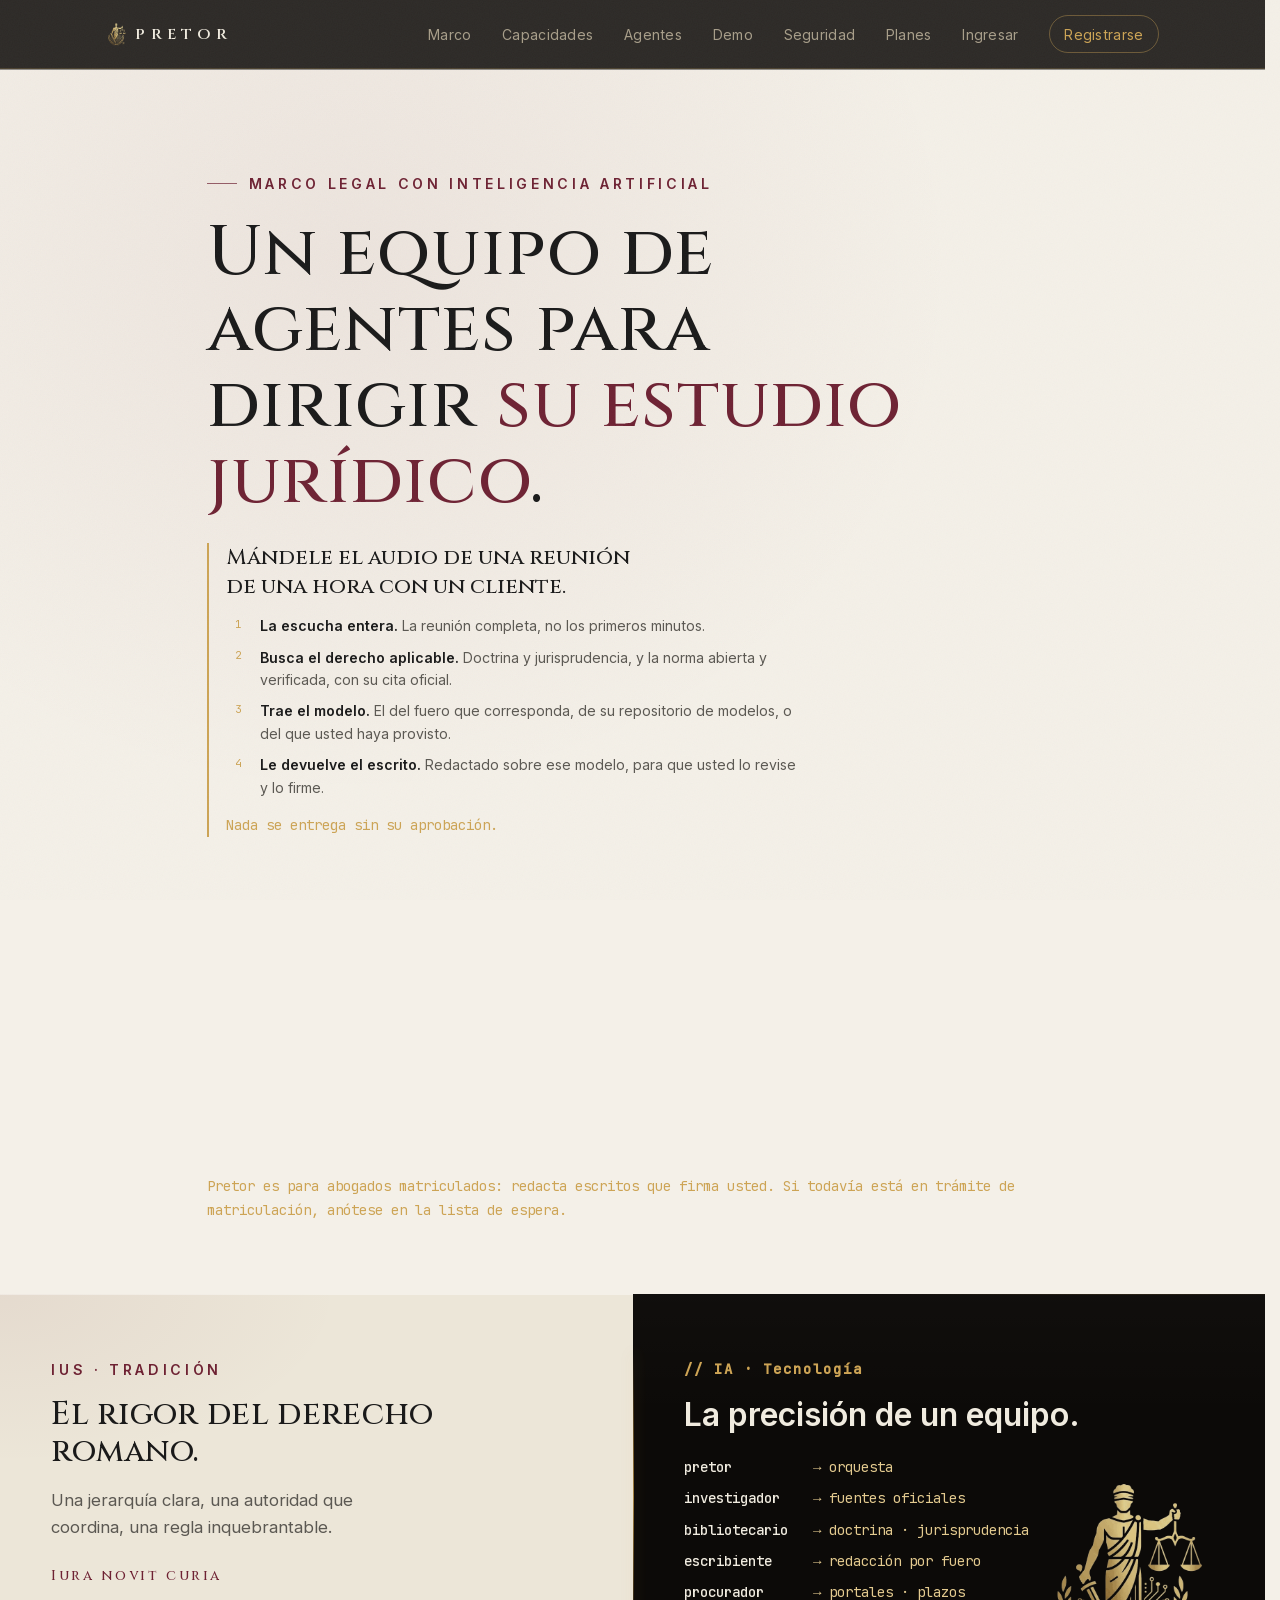
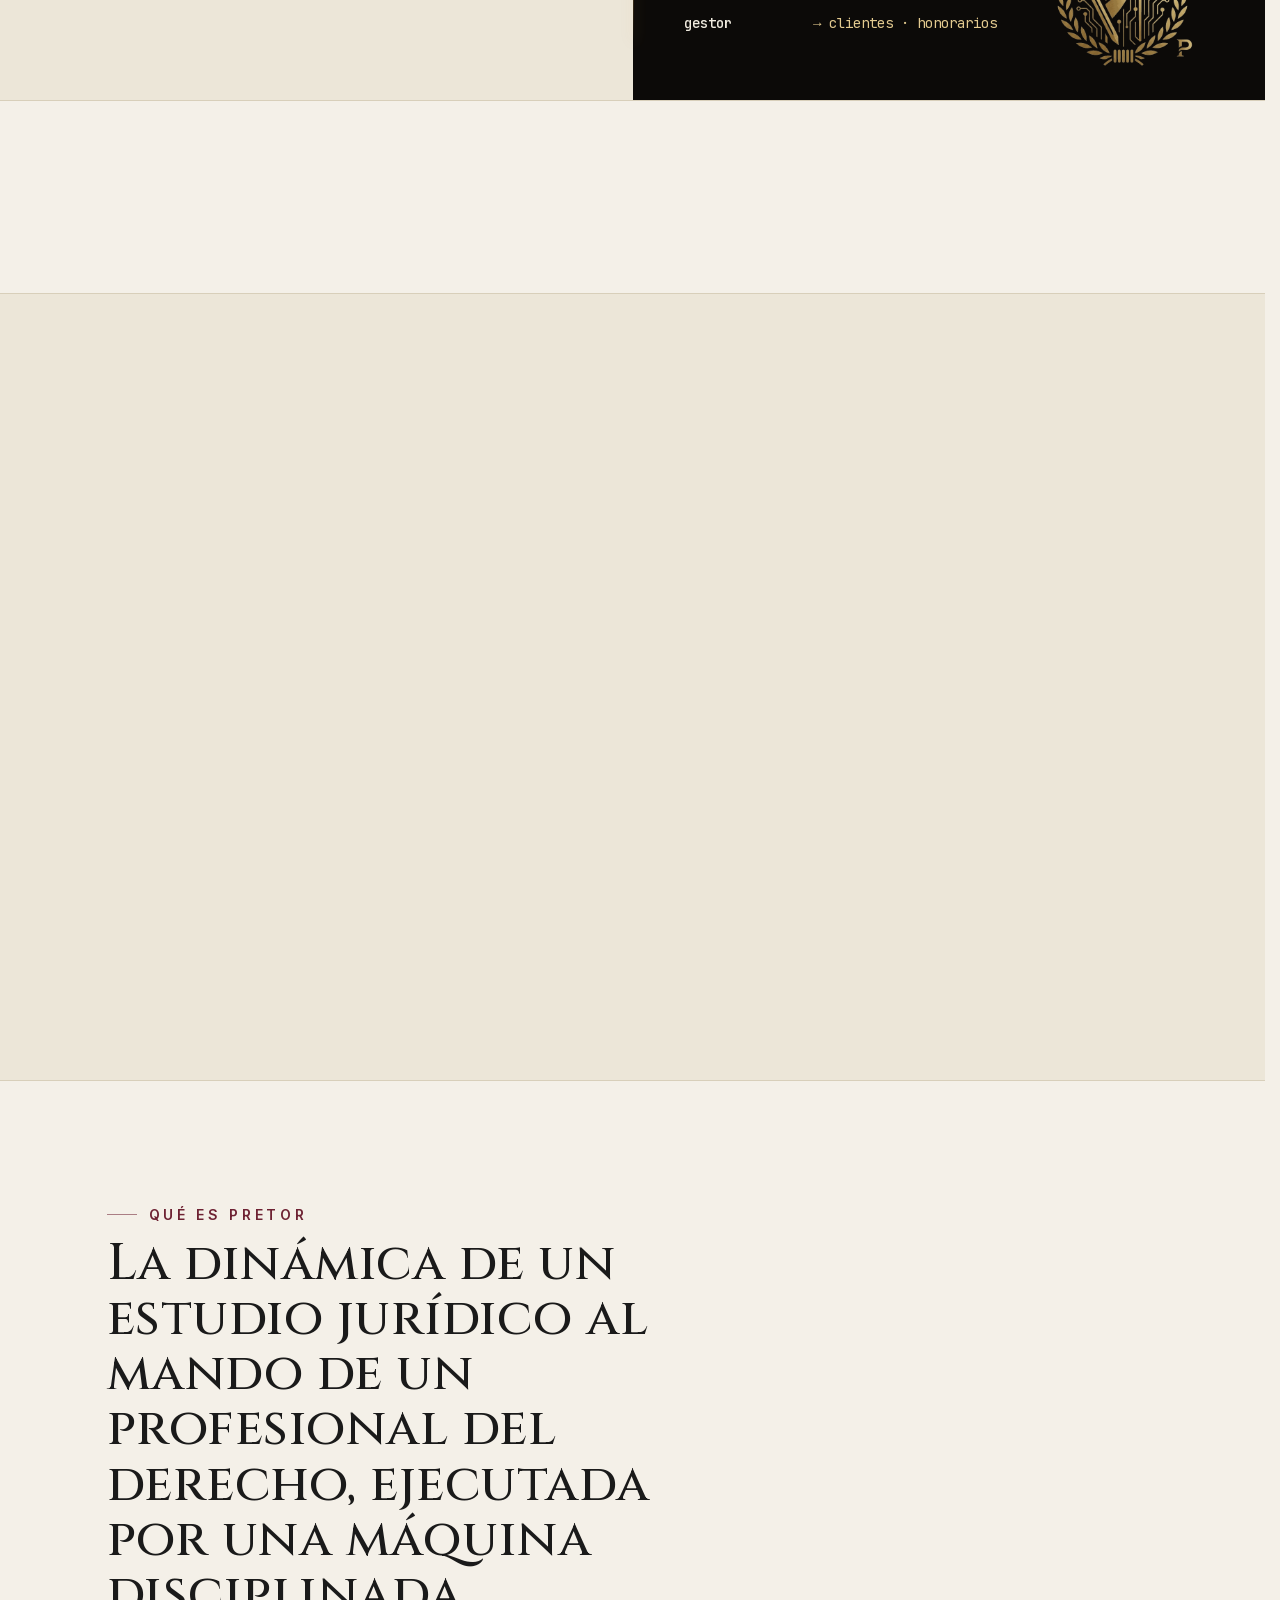
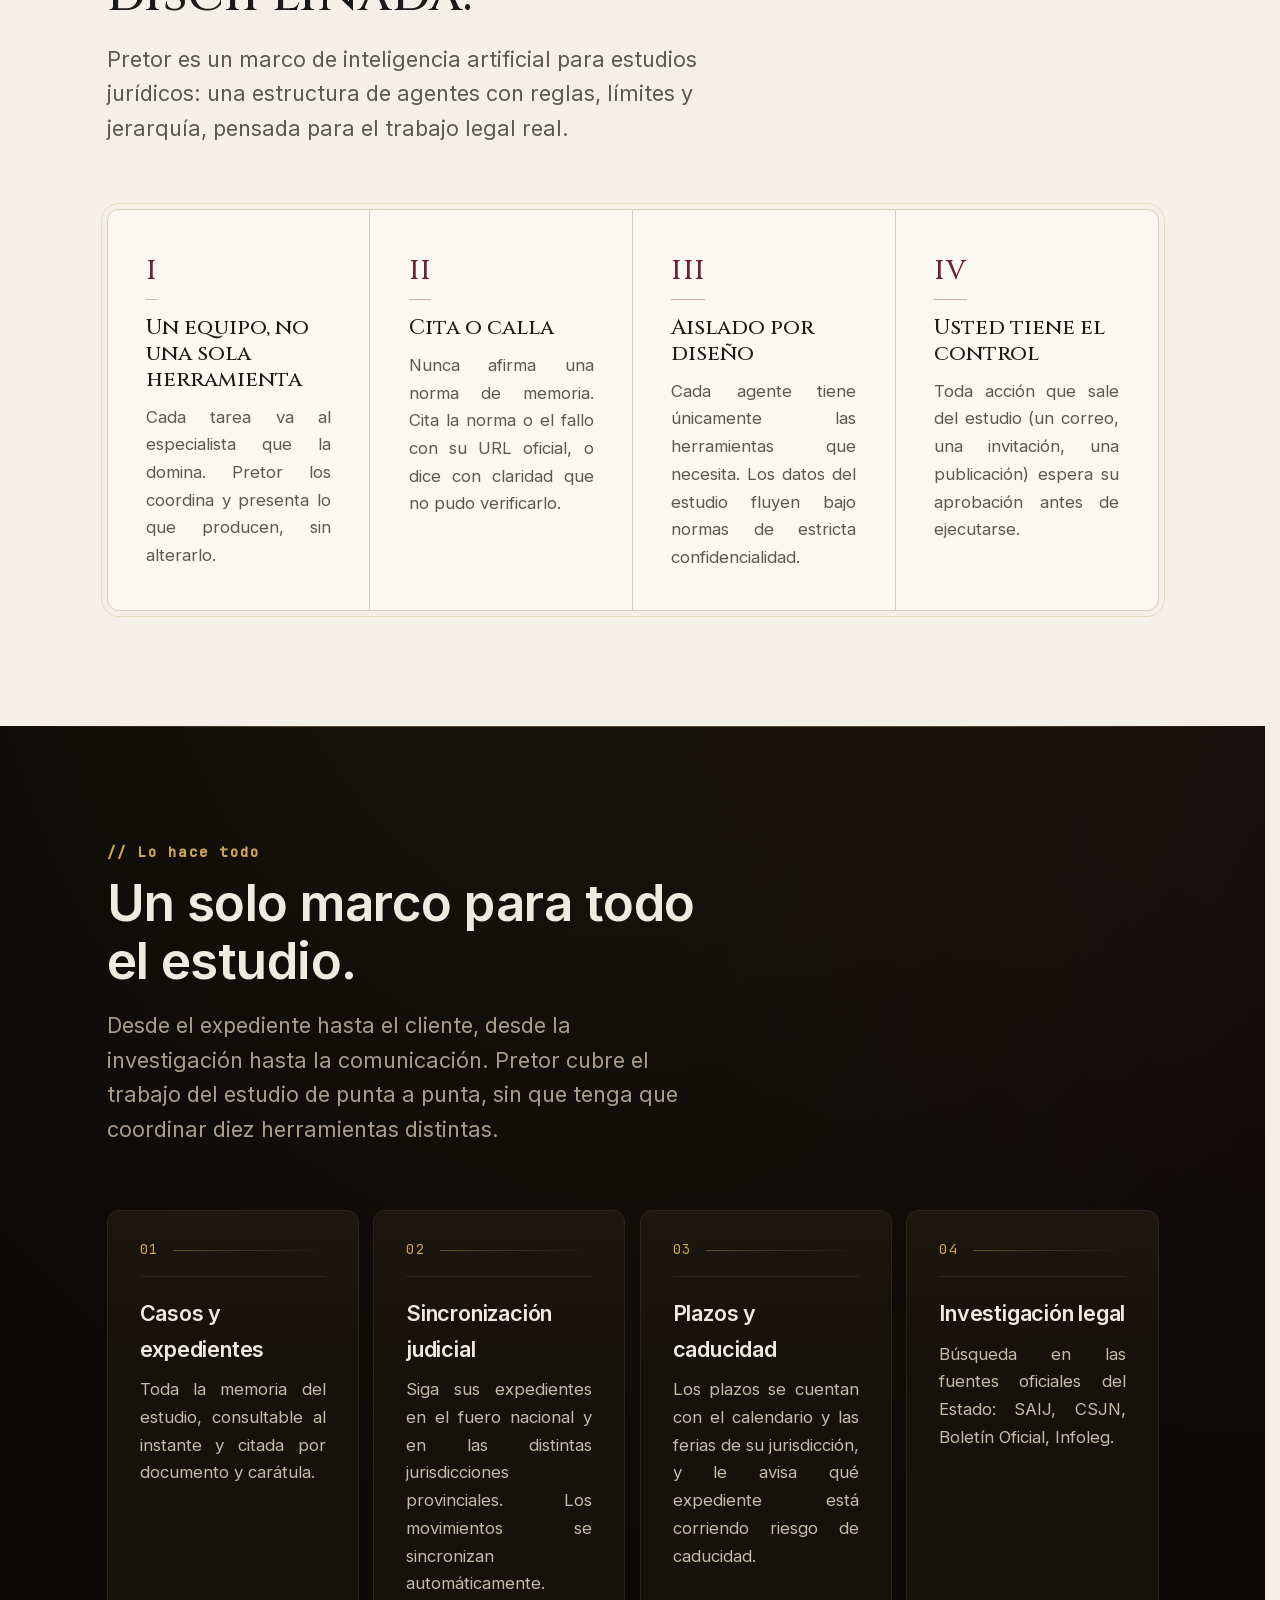
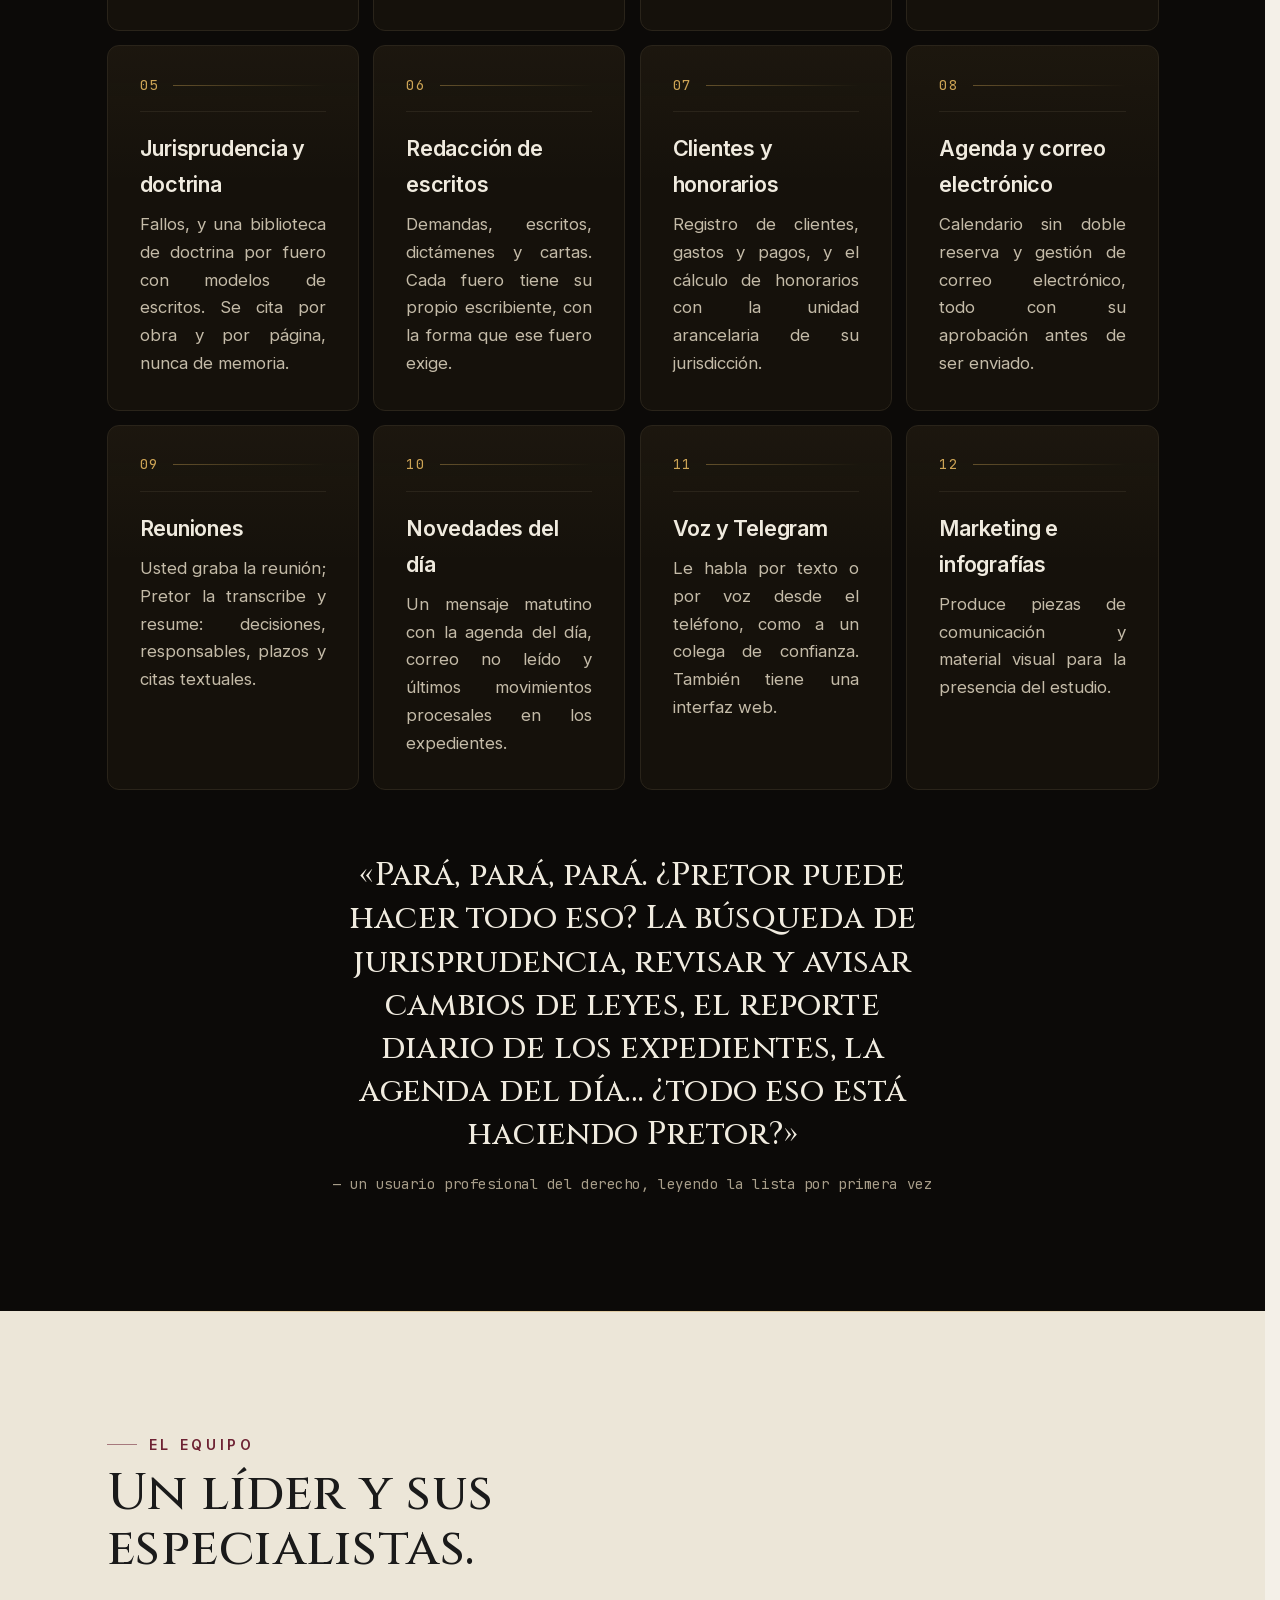
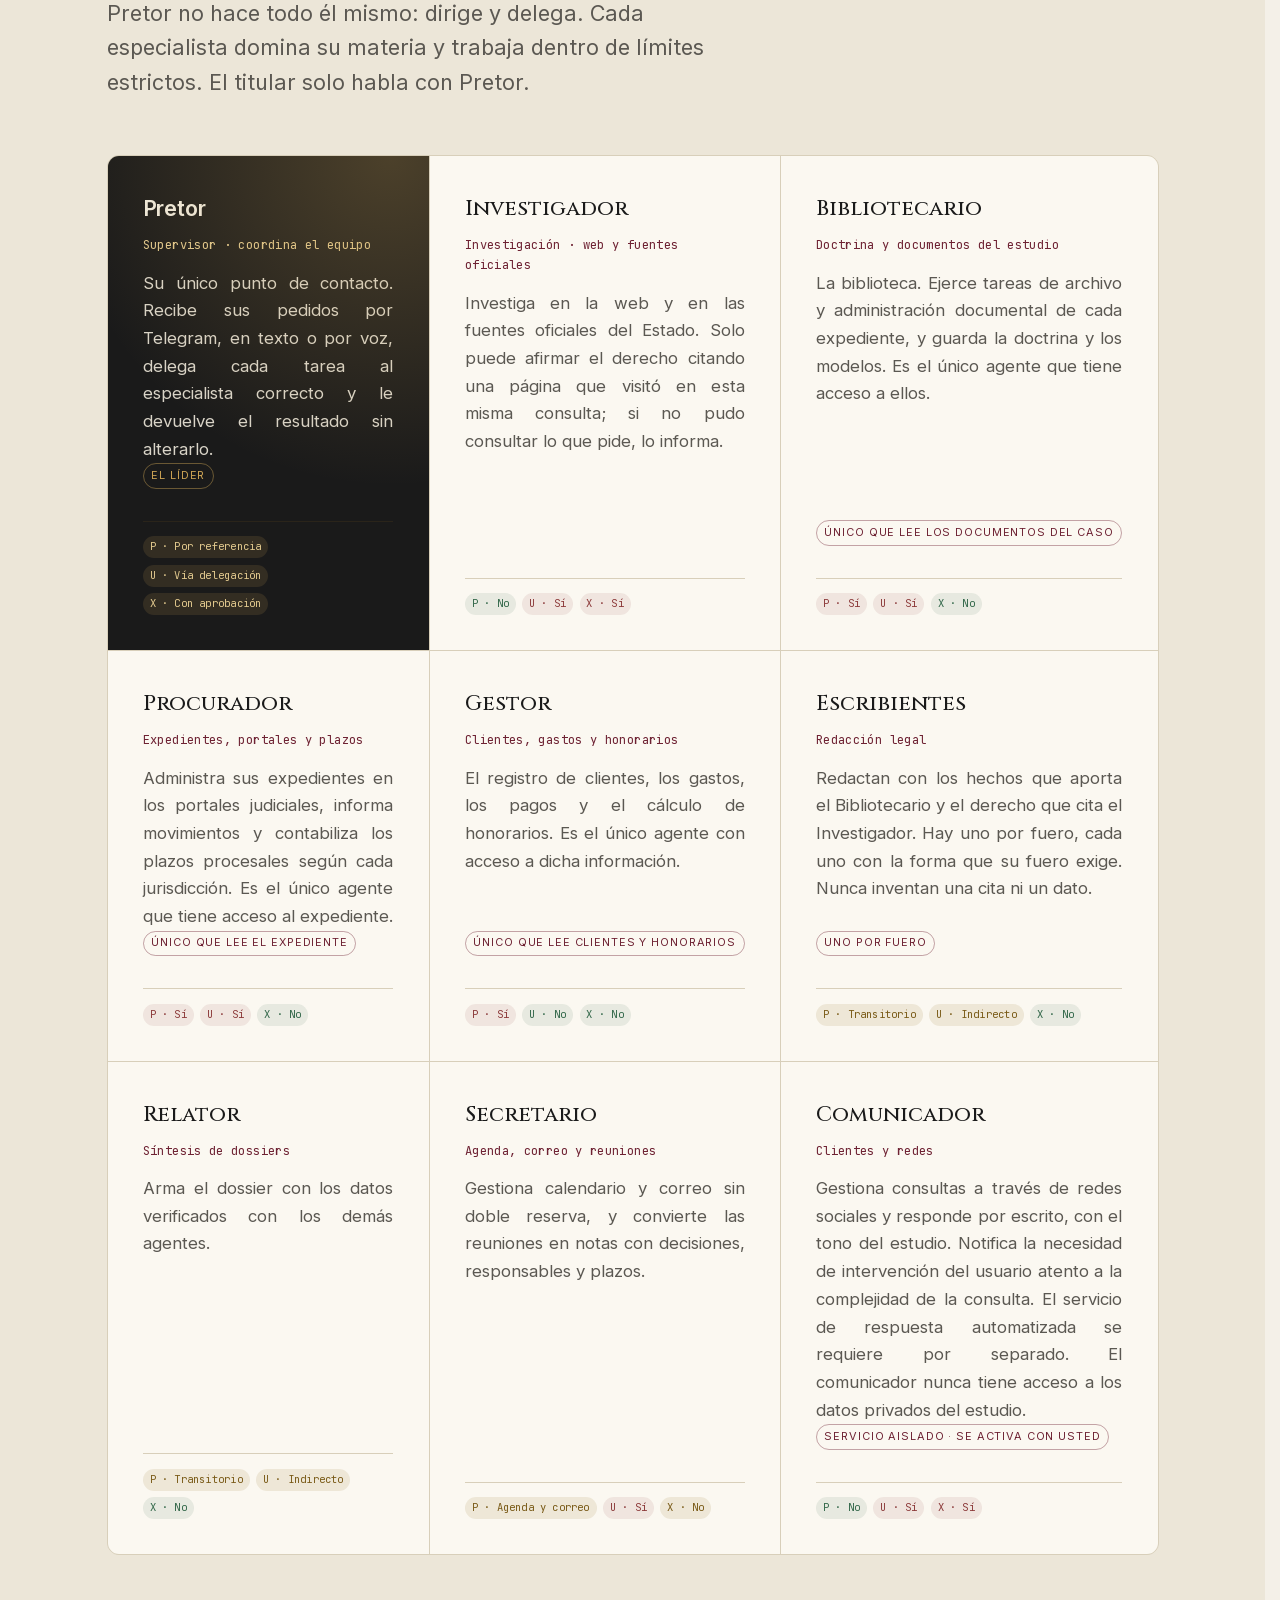
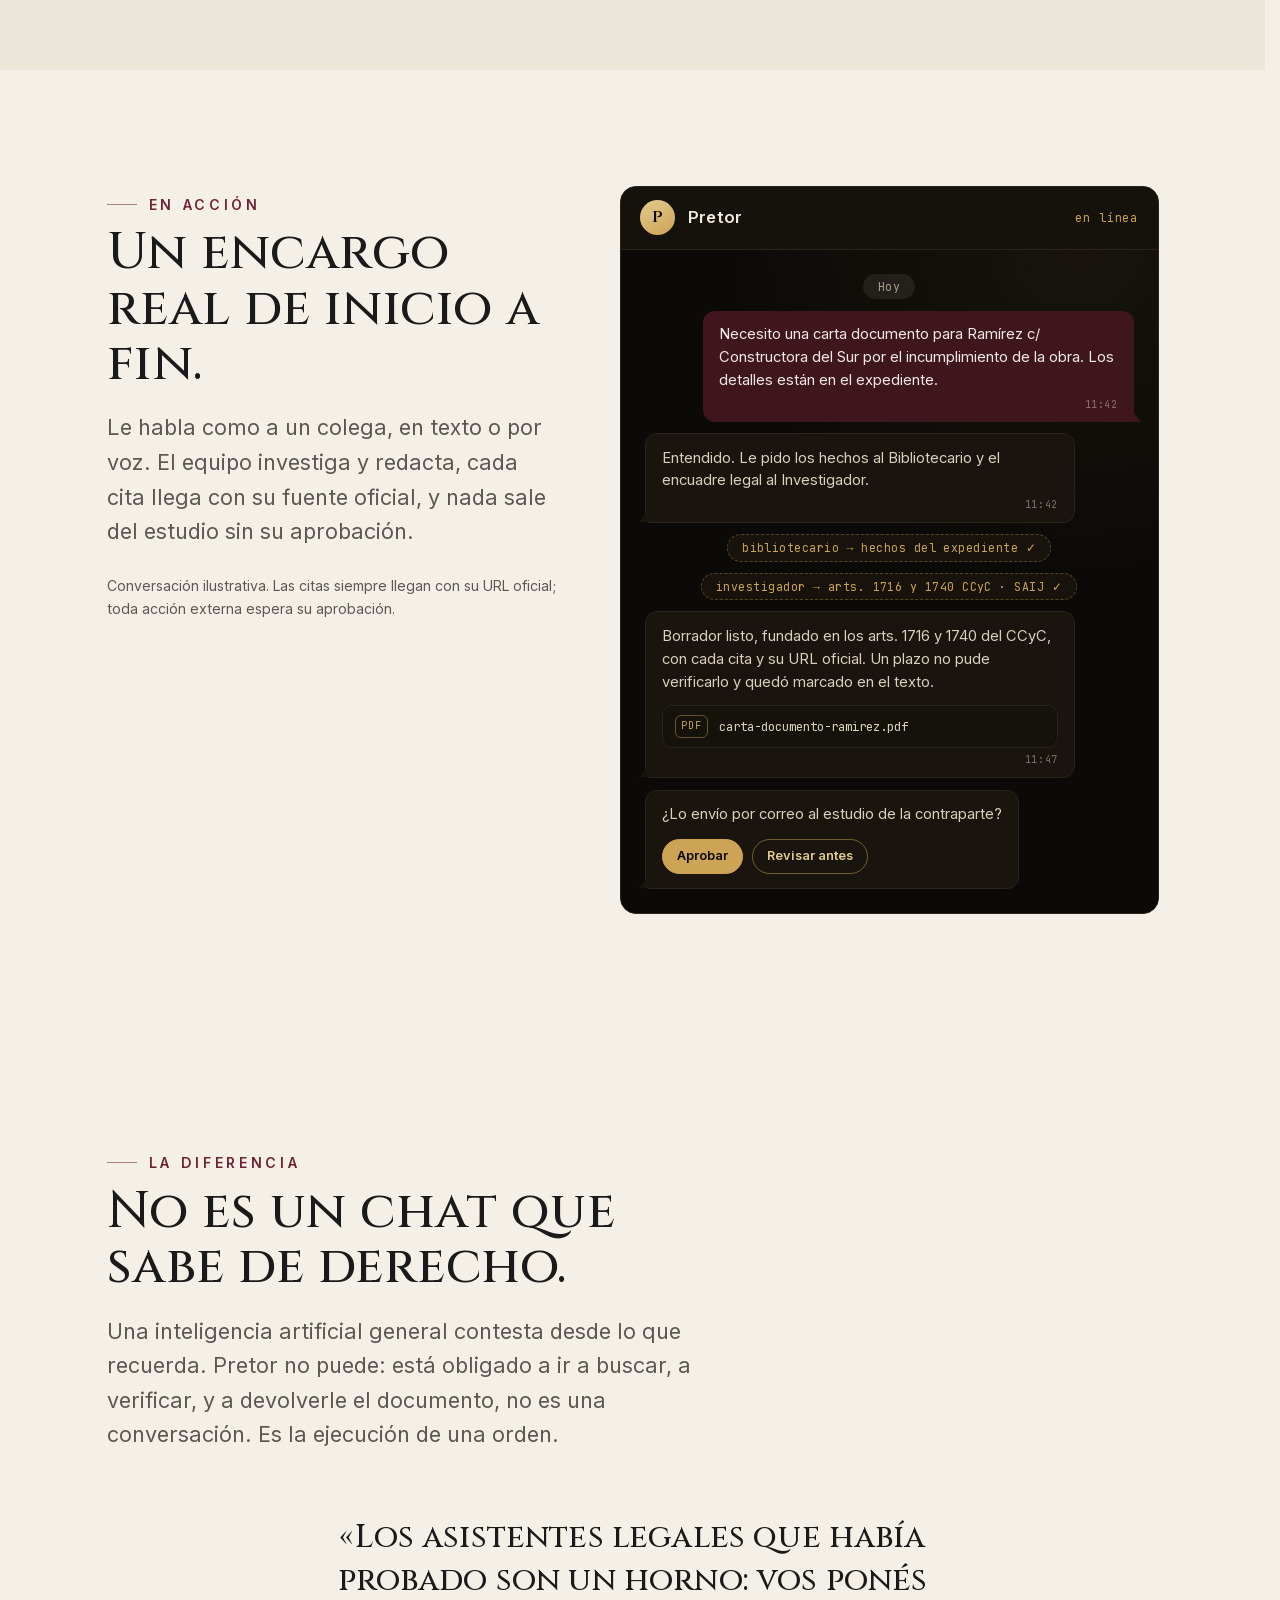
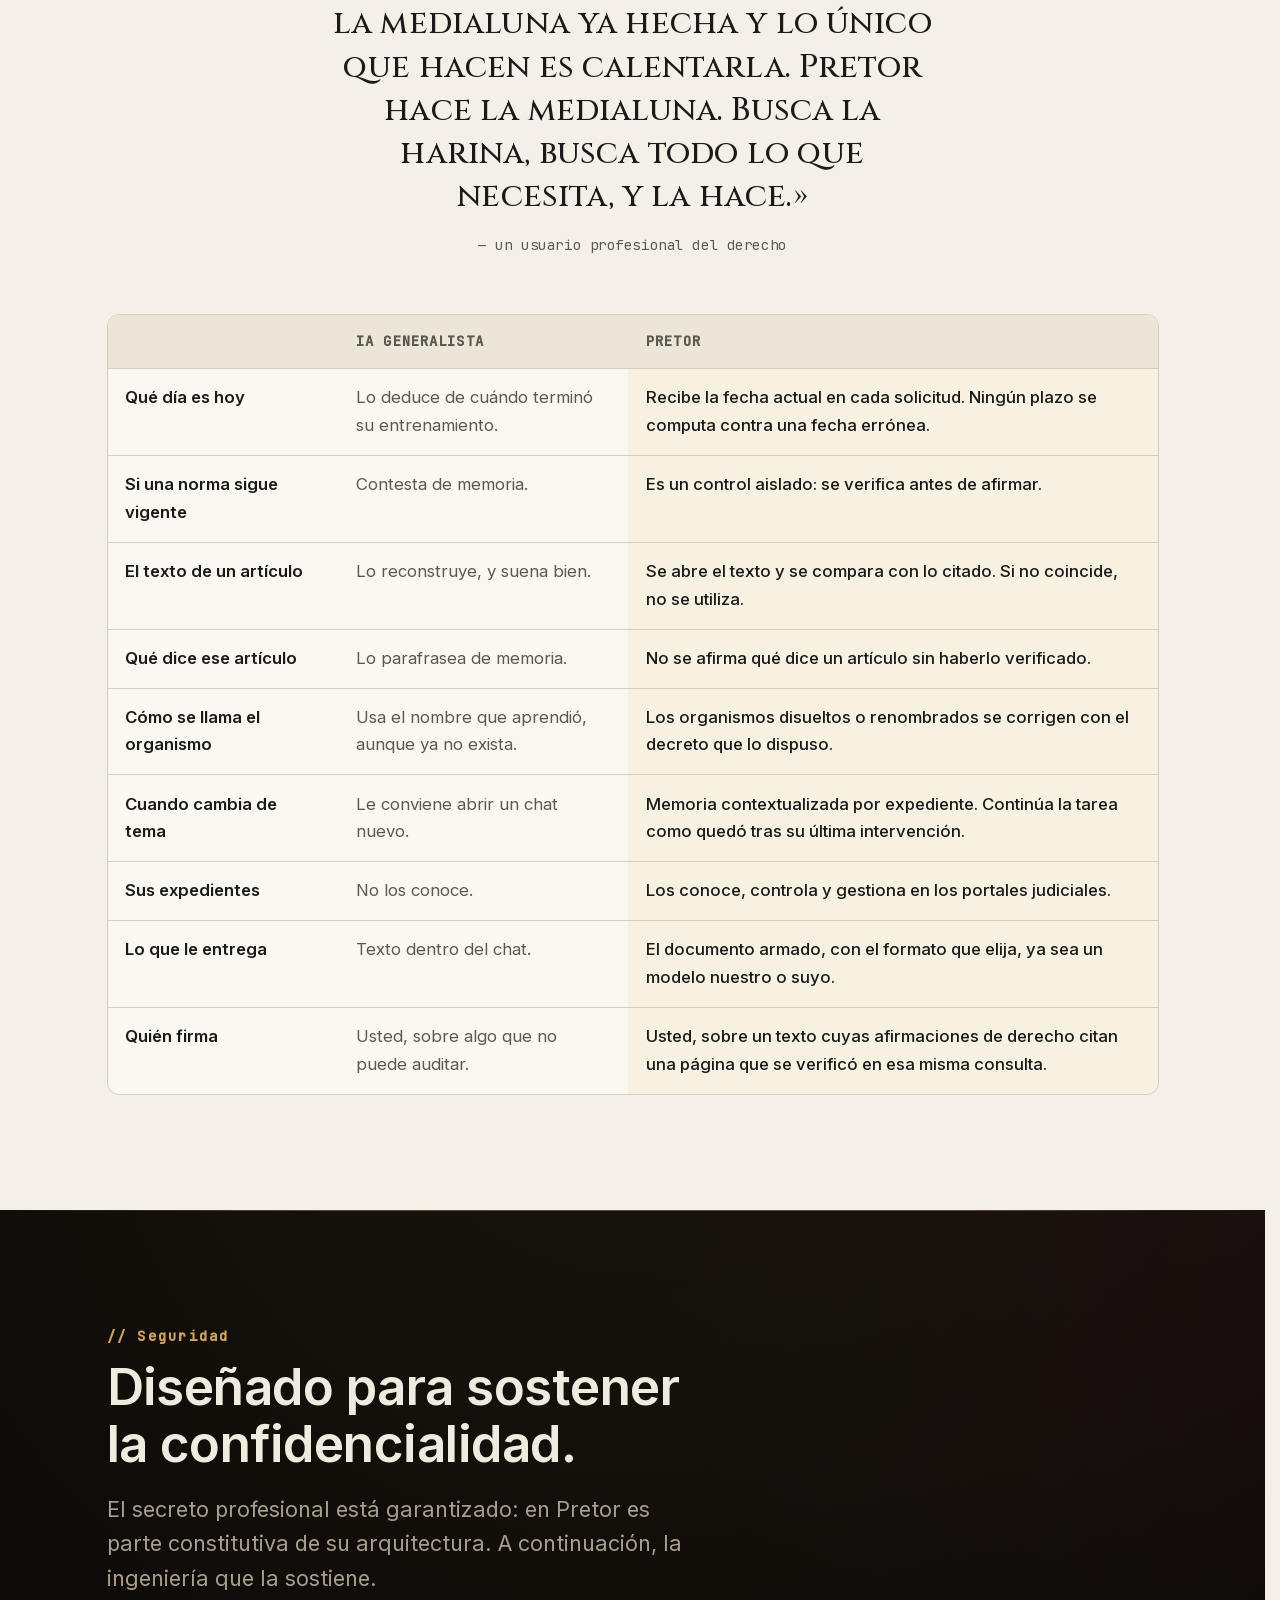
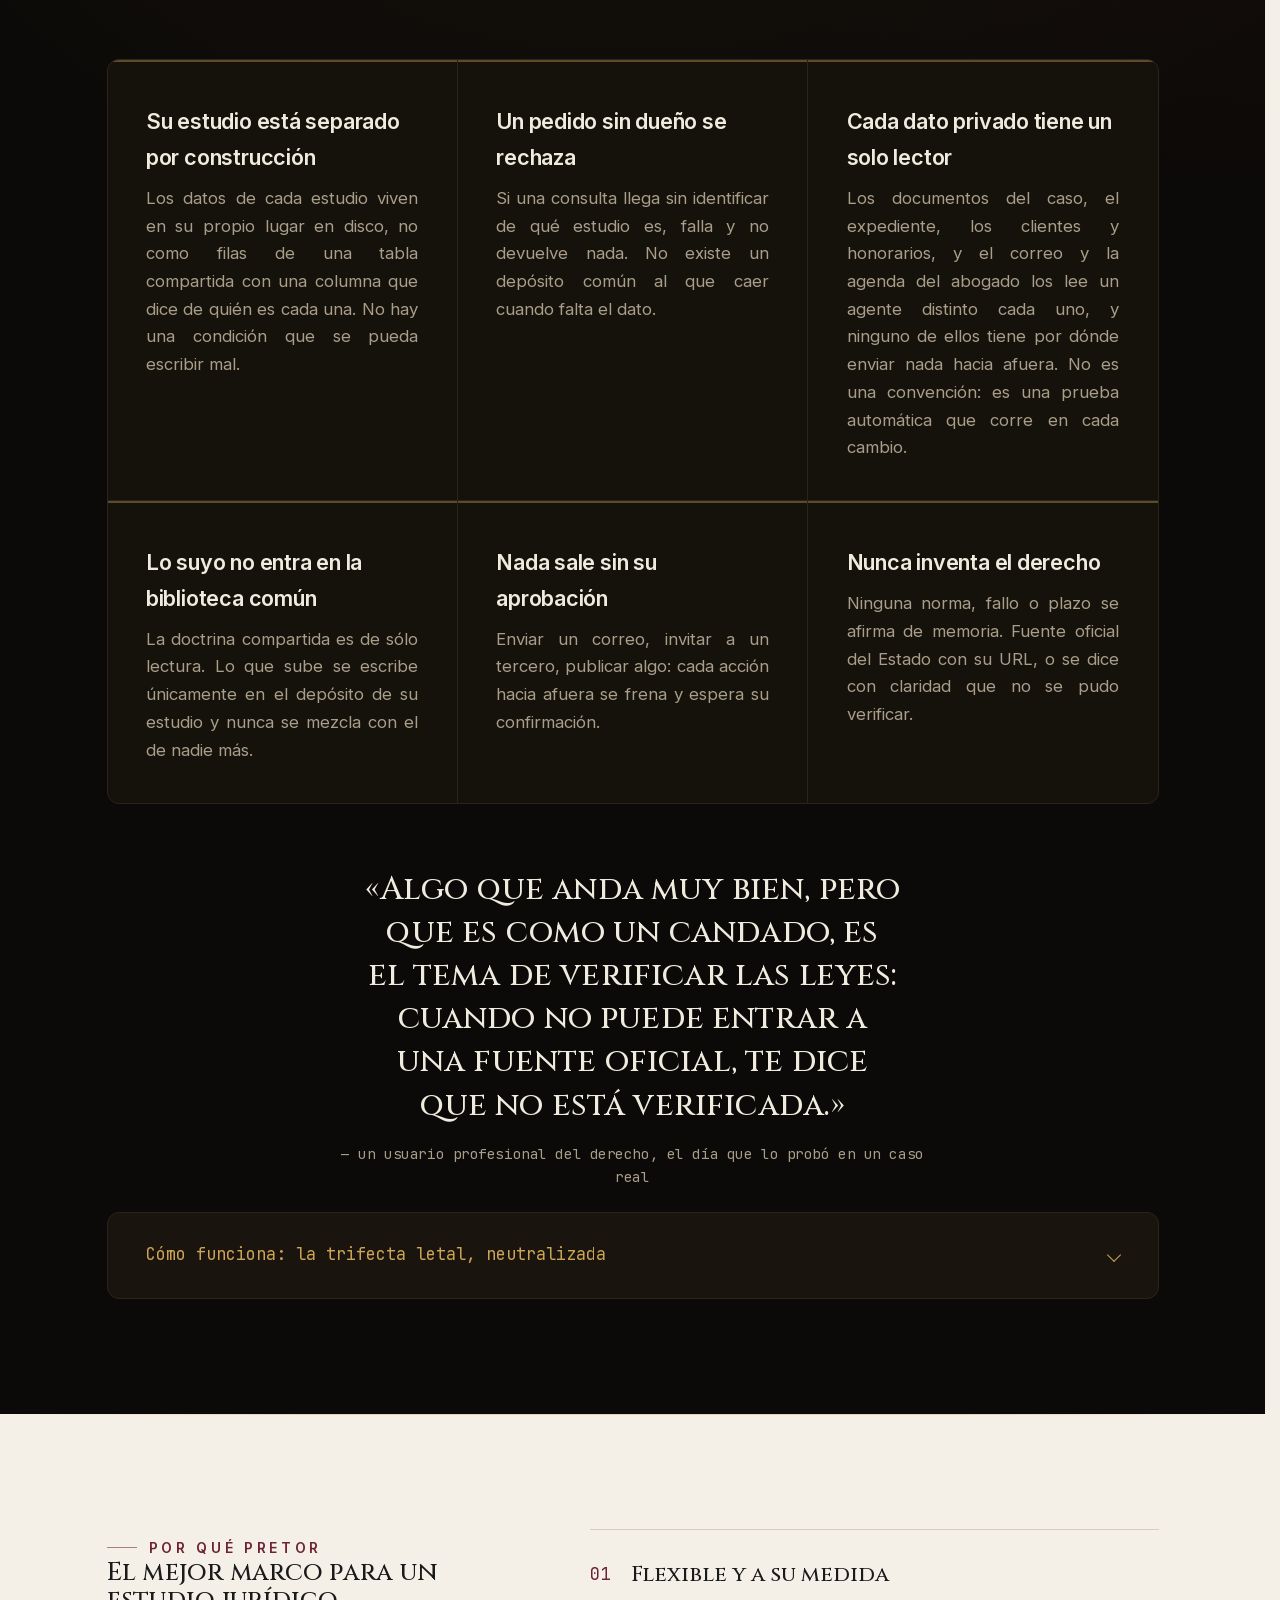
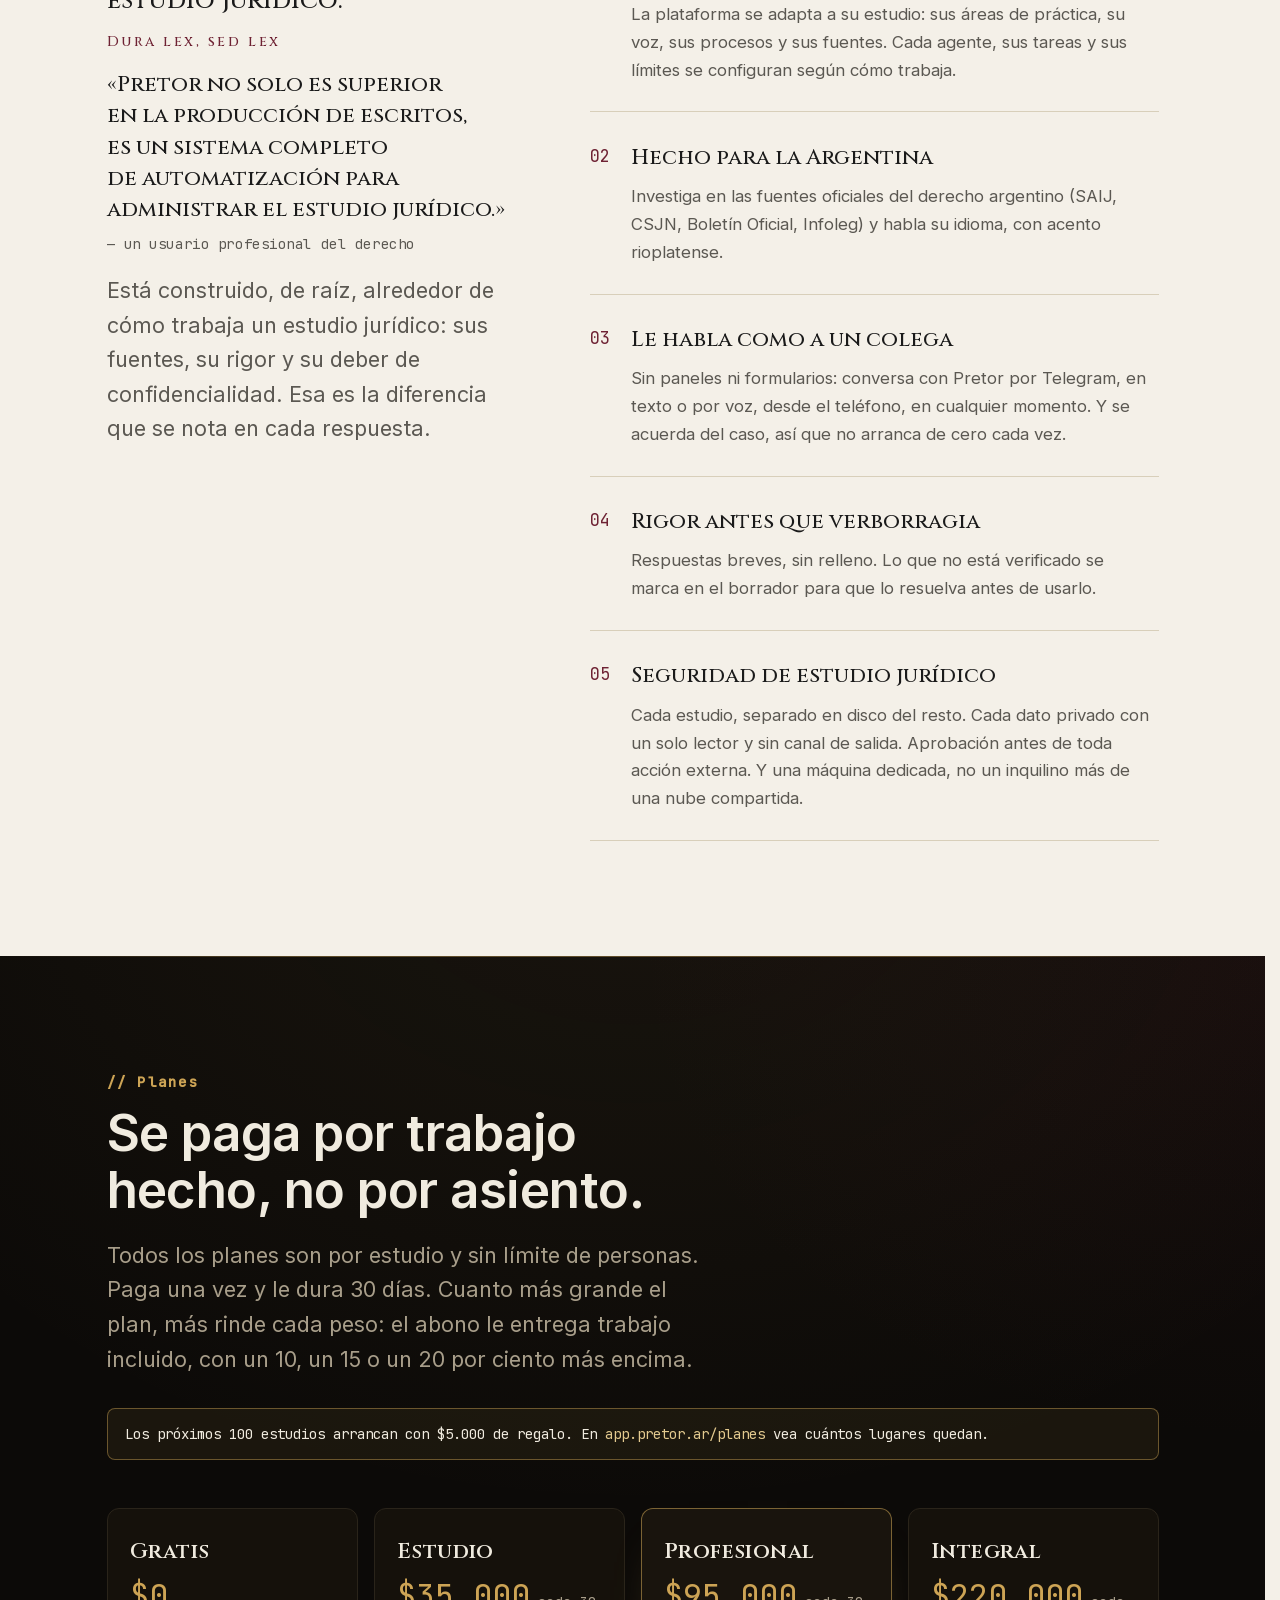
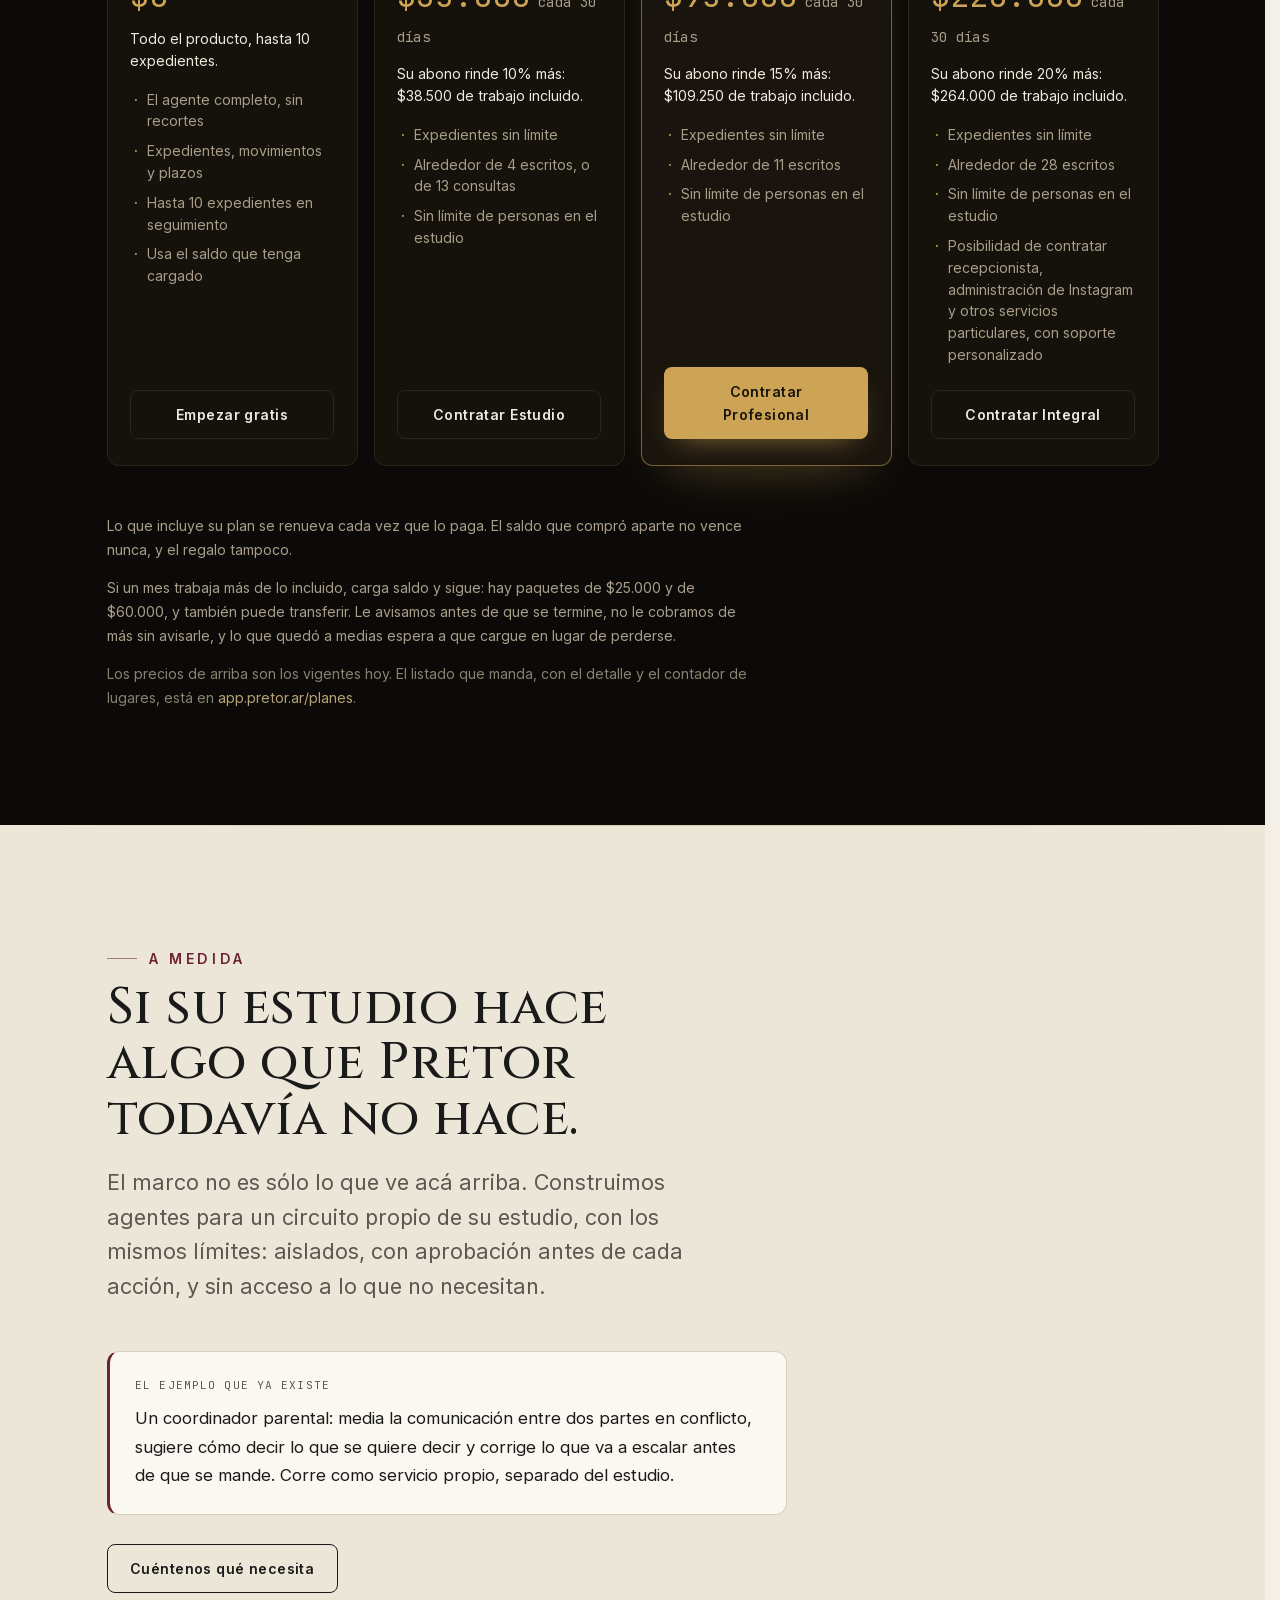
==== commit 31d960b1: "Say who Pretor is for, next to the button that signs them up A reader finished this page, followed "" ====
--- a/index.html
+++ b/index.html
@@ -246,6 +246,11 @@
               Escríbanos por WhatsApp</a
             >
           </div>
+          <p class="hero__flow-foot">
+            Pretor es para abogados matriculados: redacta escritos que firma usted. Si todavía
+            está en trámite de matriculación,
+            <a href="https://app.pretor.ar/lista-de-espera">anótese en la lista de espera</a>.
+          </p>
         </div>
         <div class="hero__split" data-astro-cid-bbe6dxrz>
           <div class="hero__world hero__world--roman" data-astro-cid-bbe6dxrz>
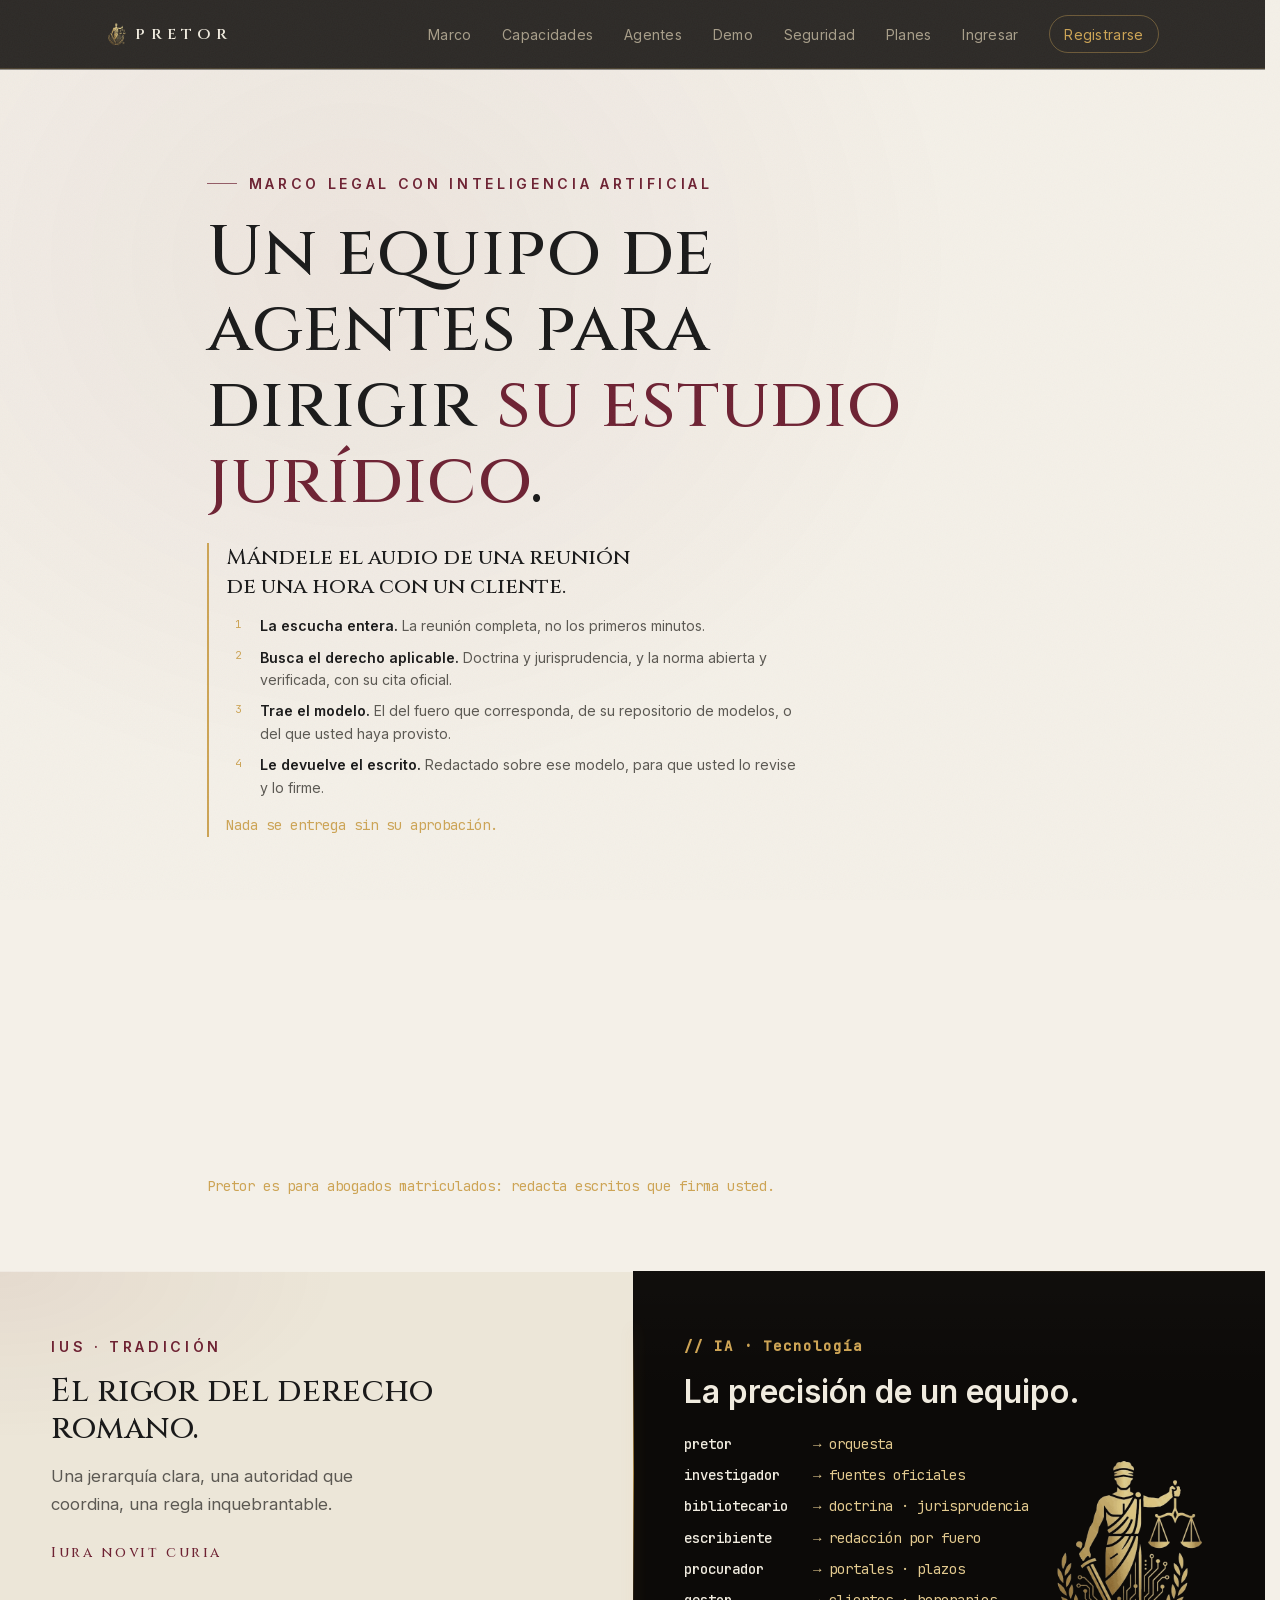
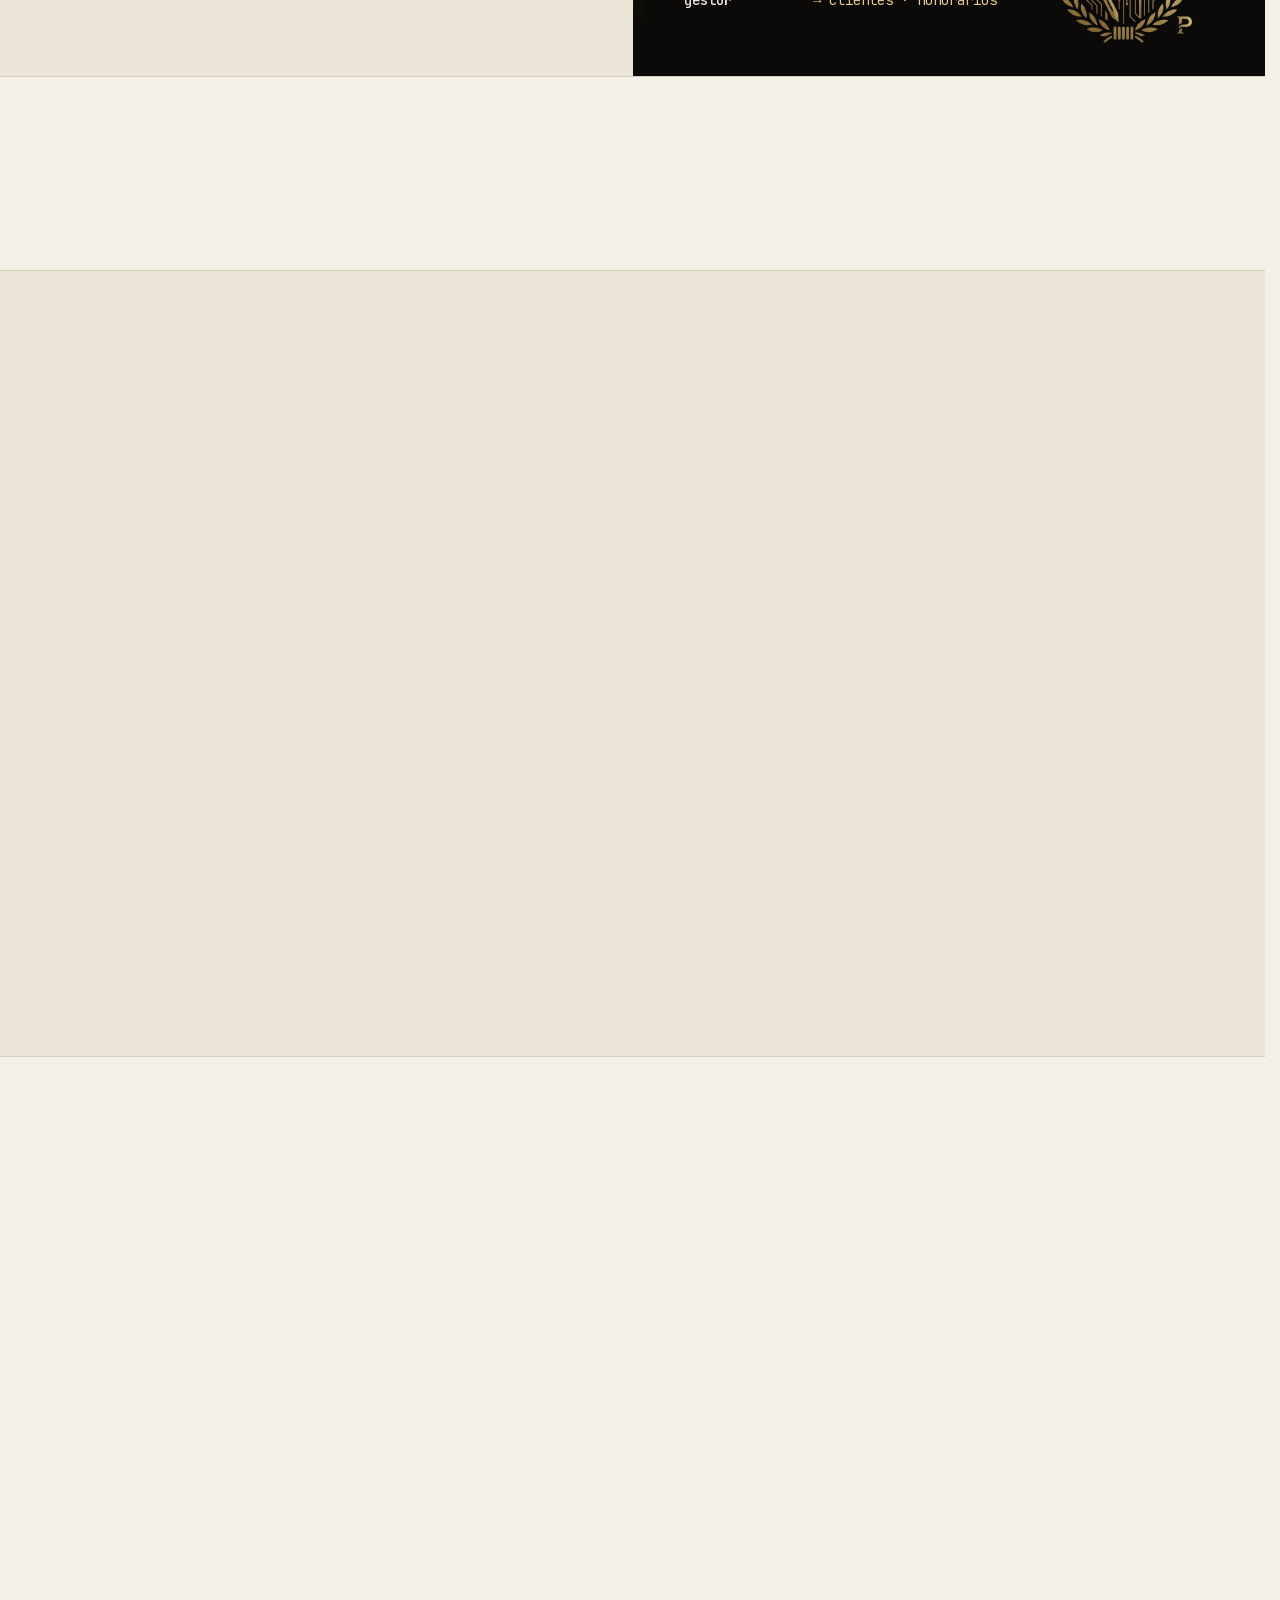
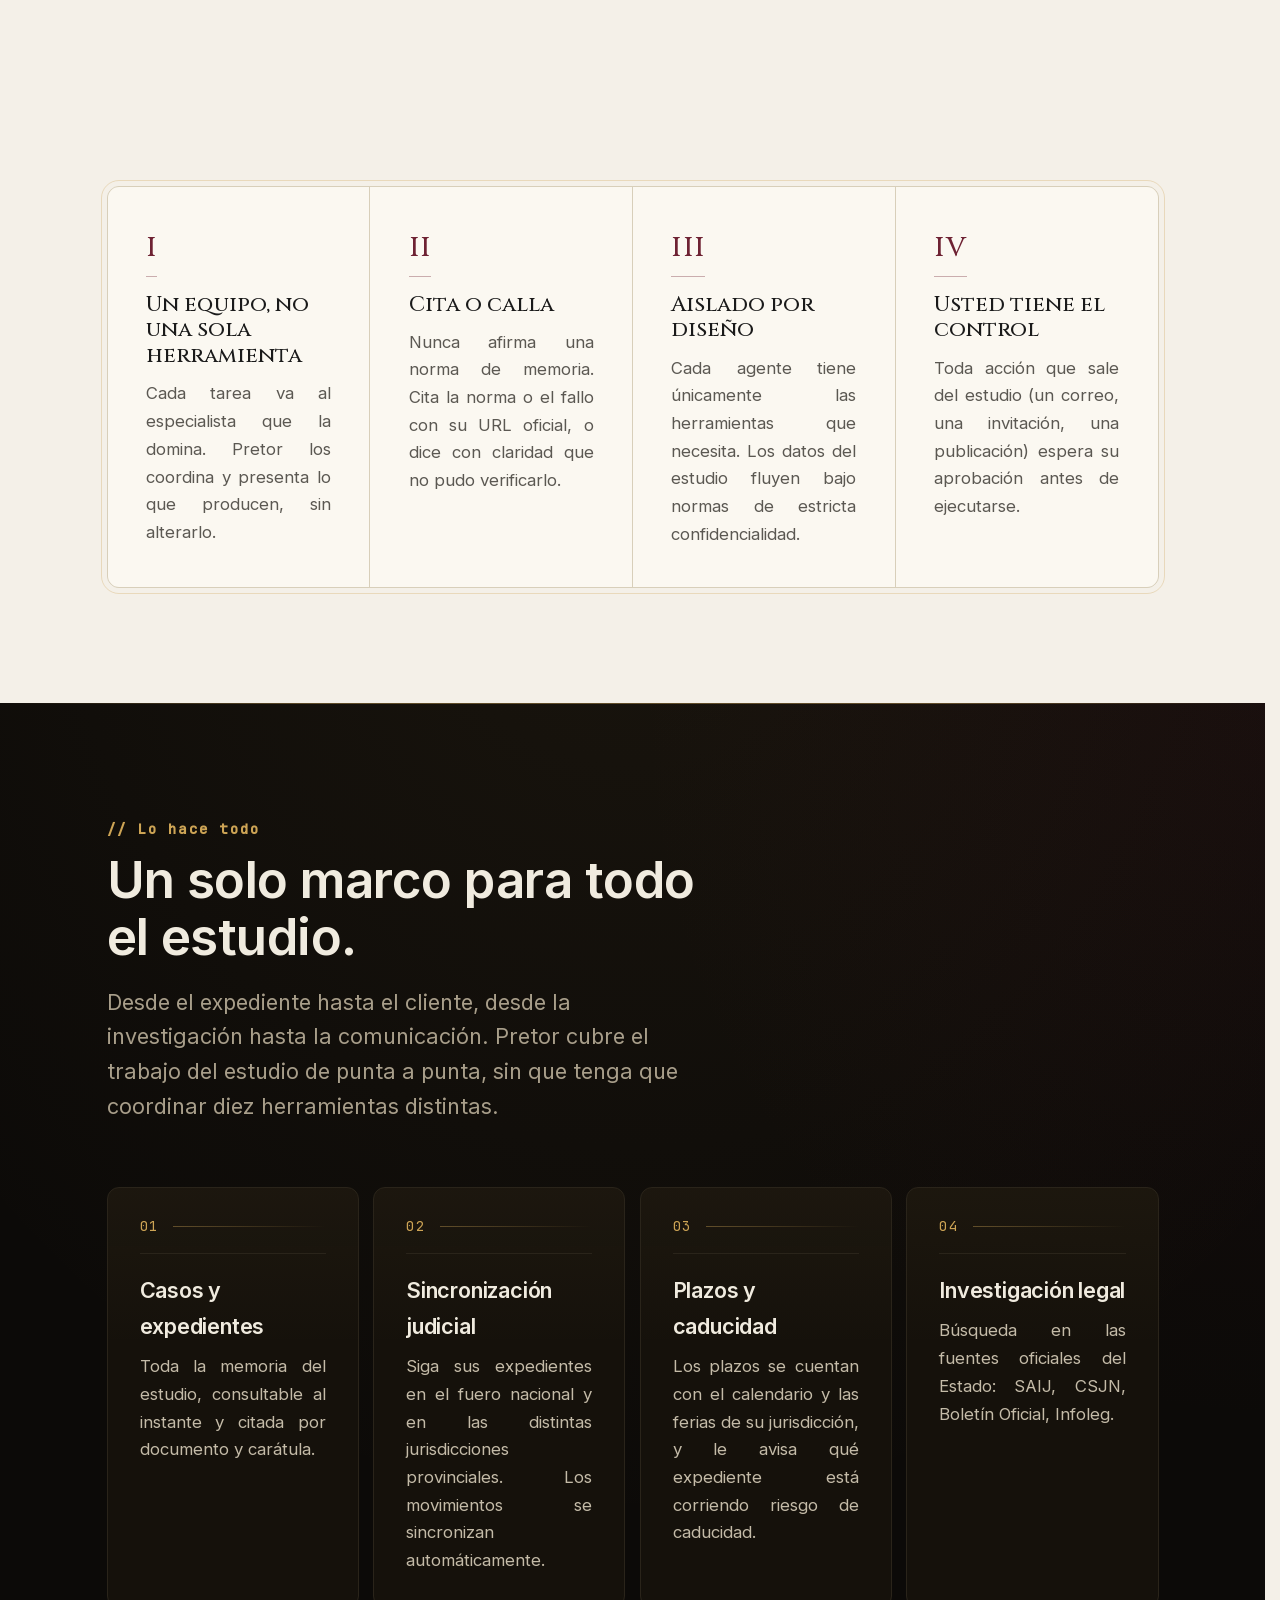
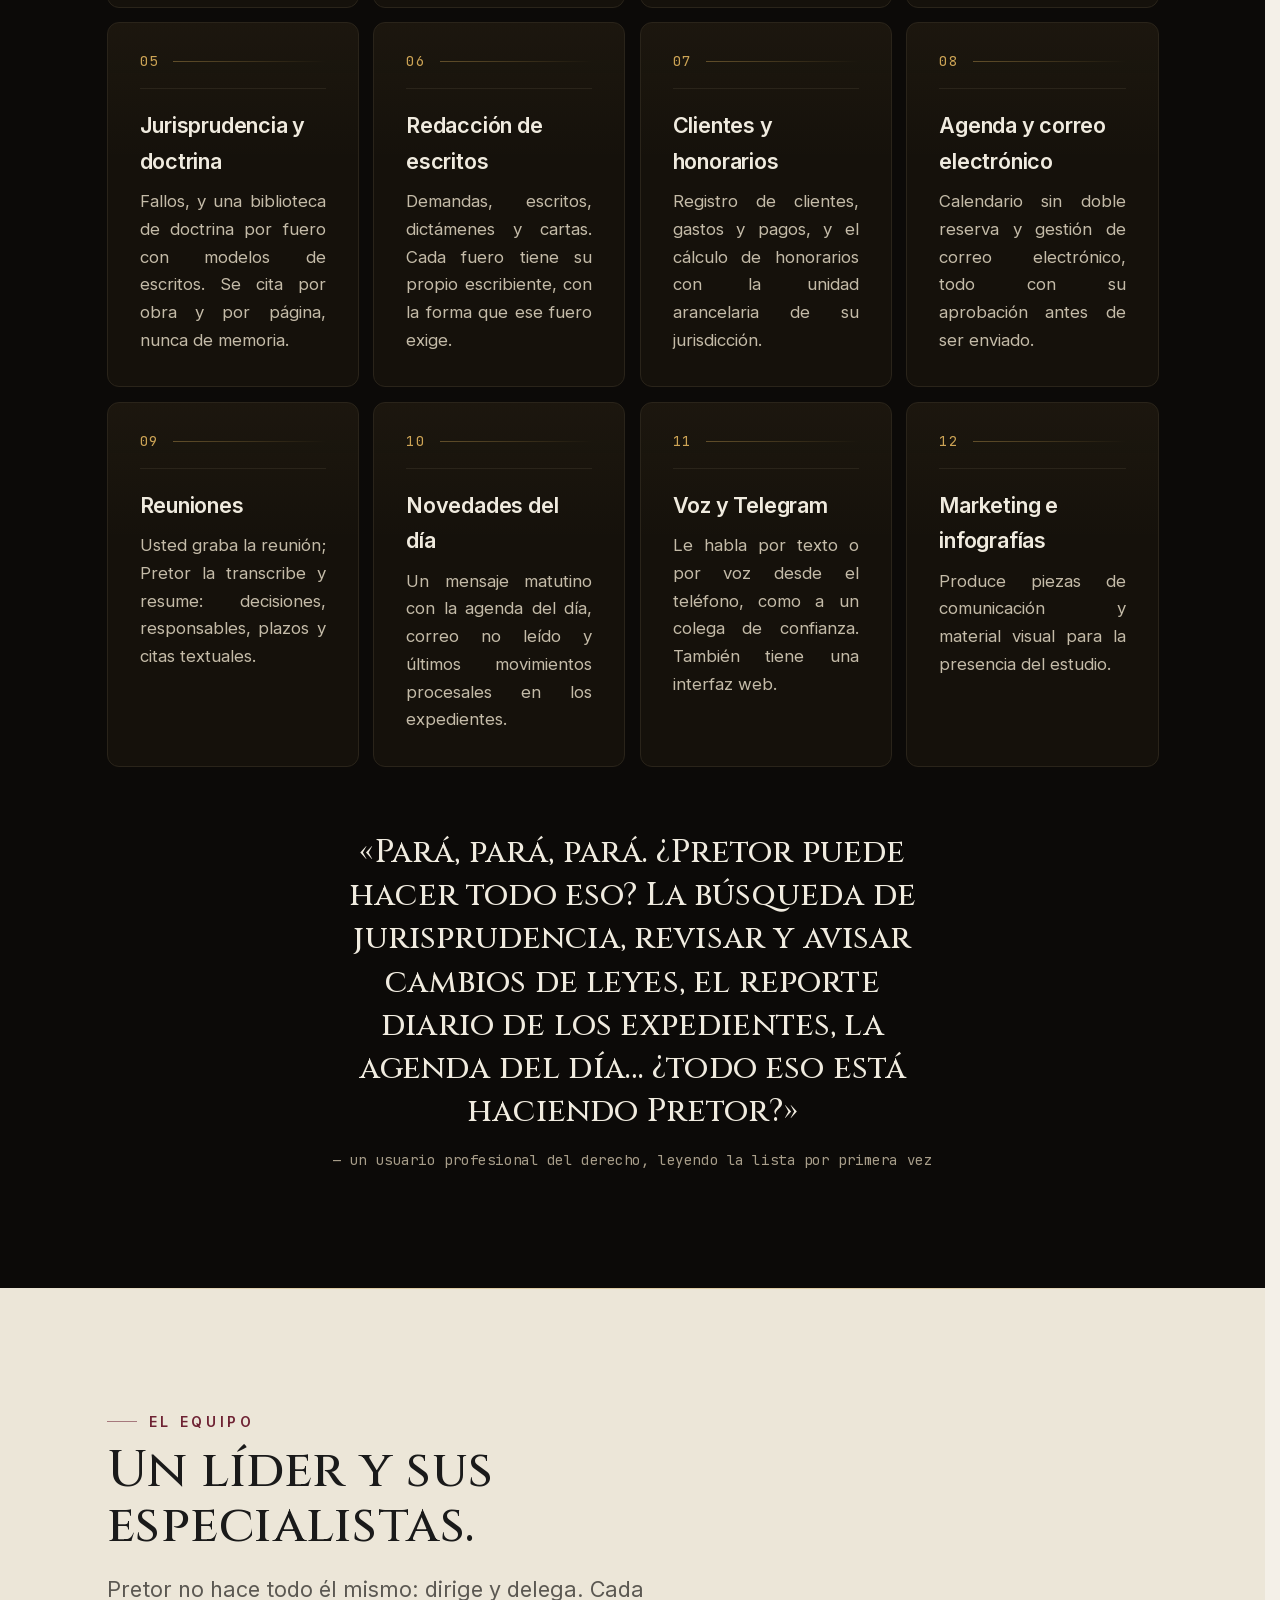
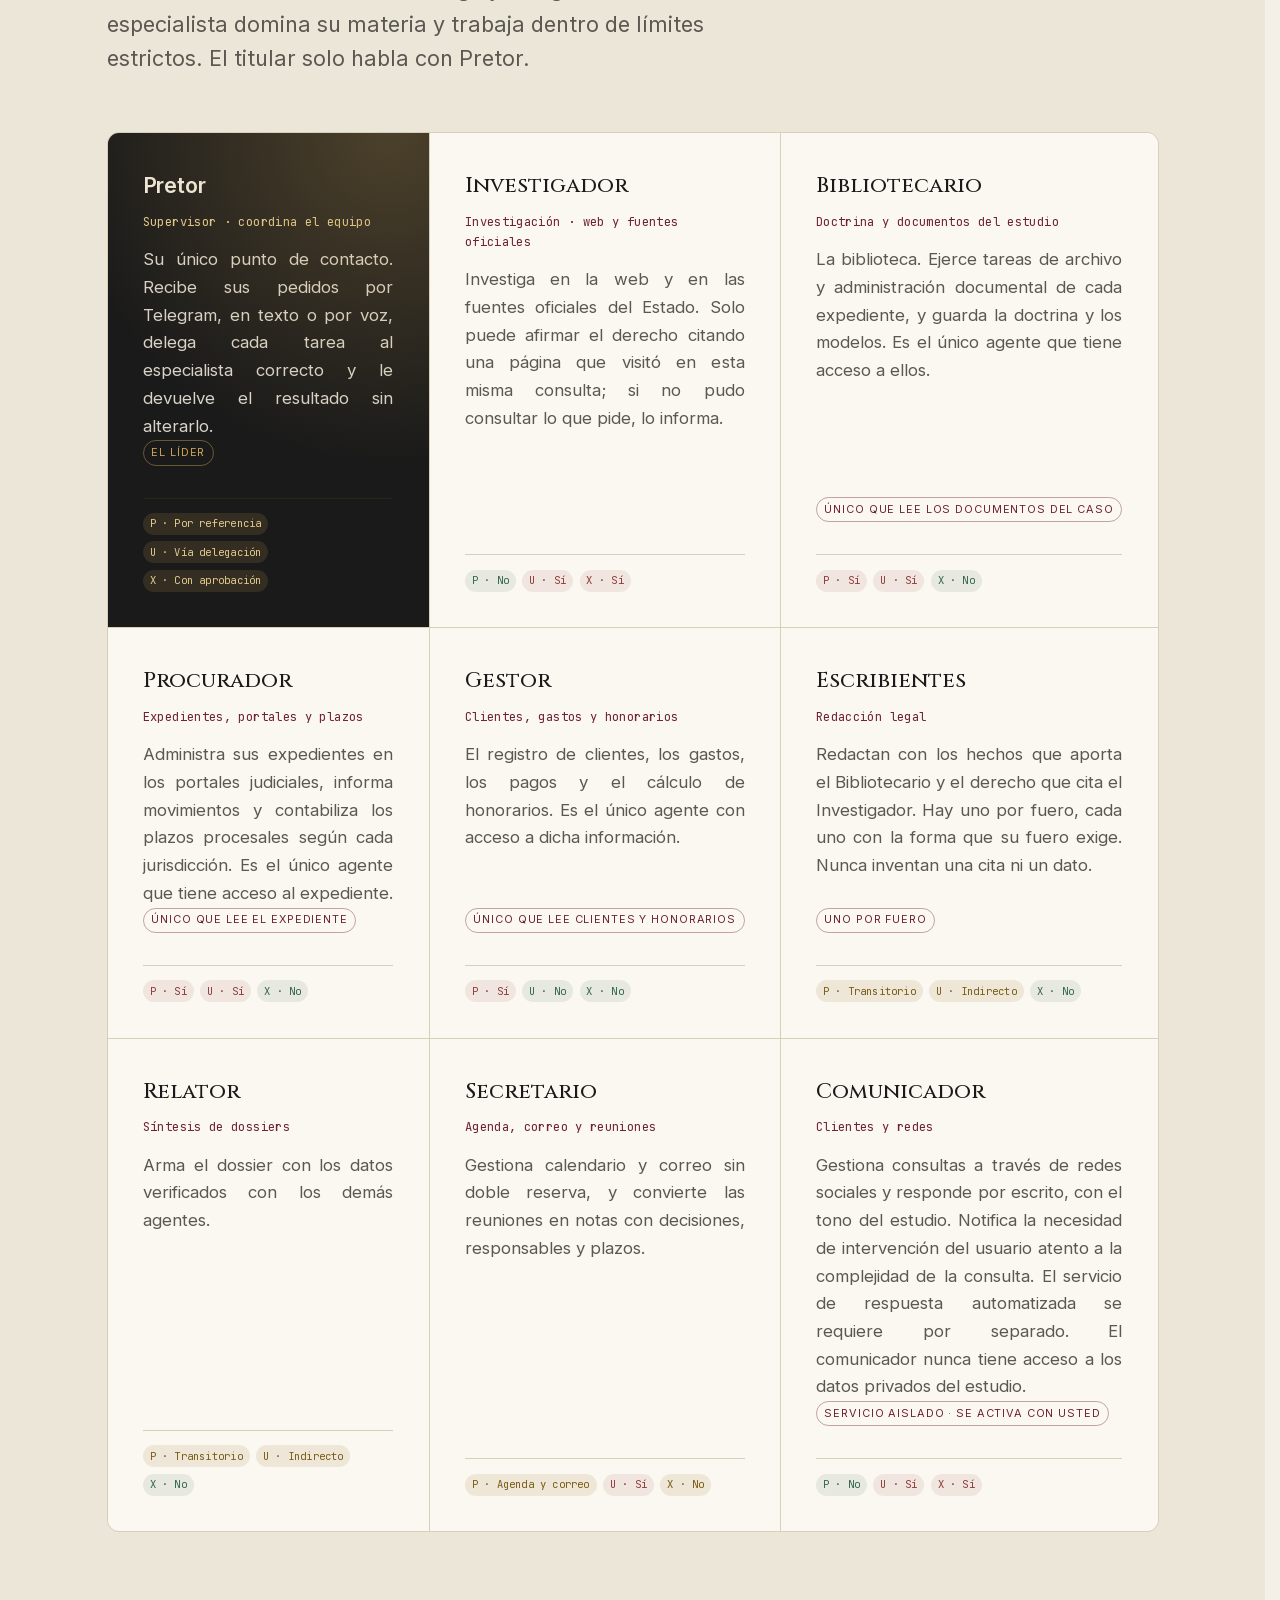
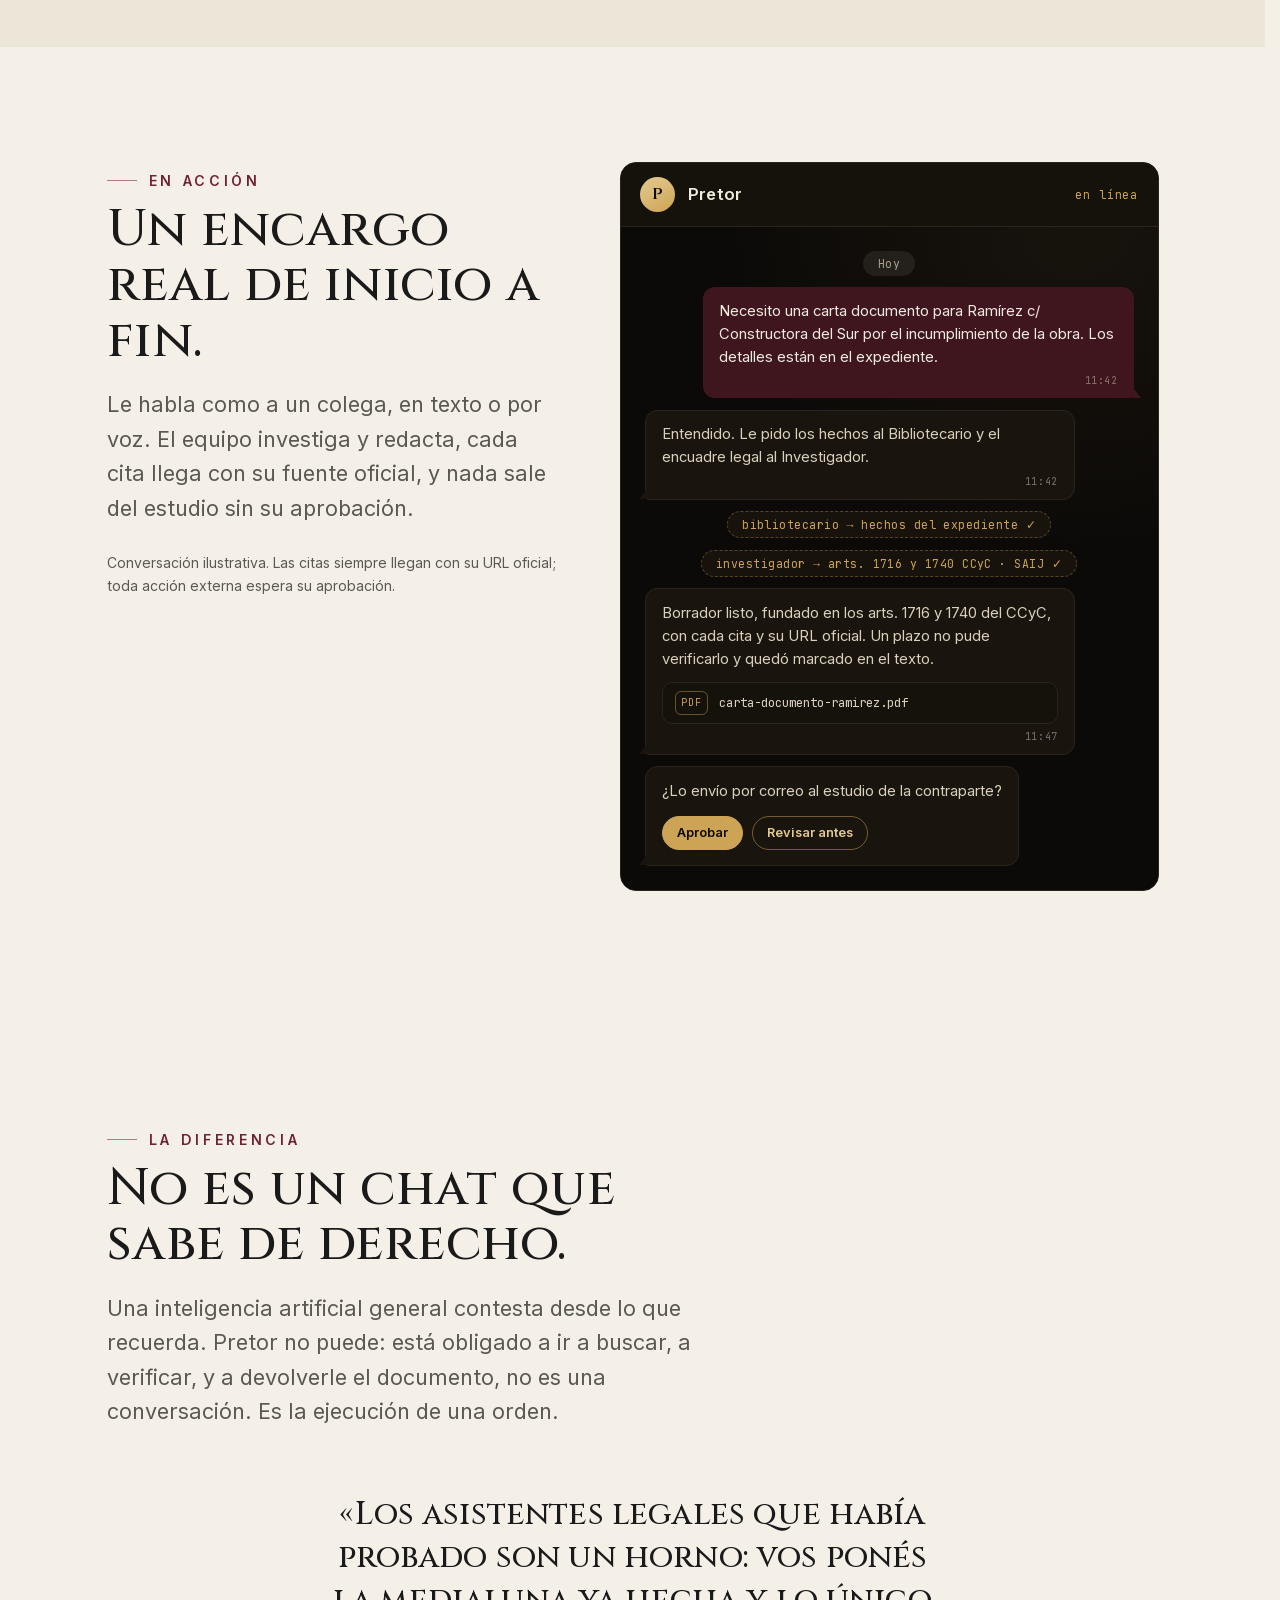
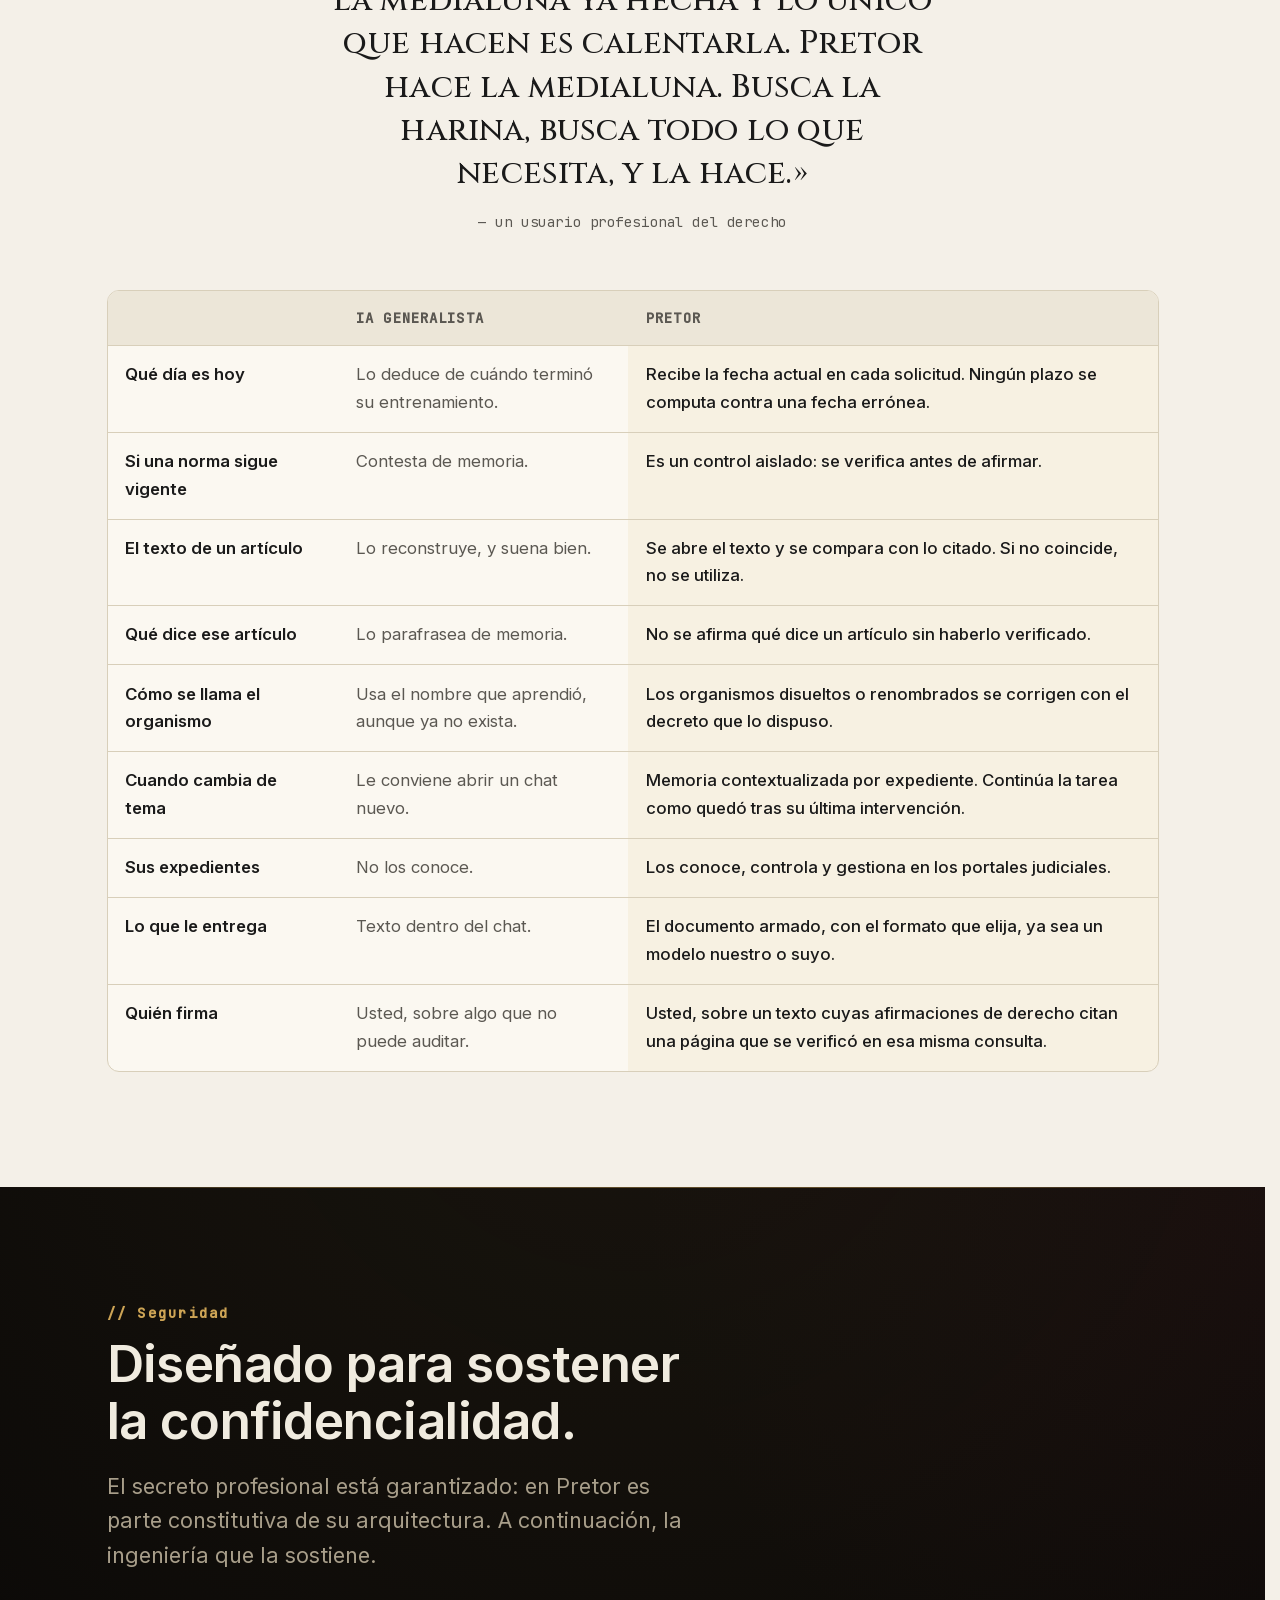
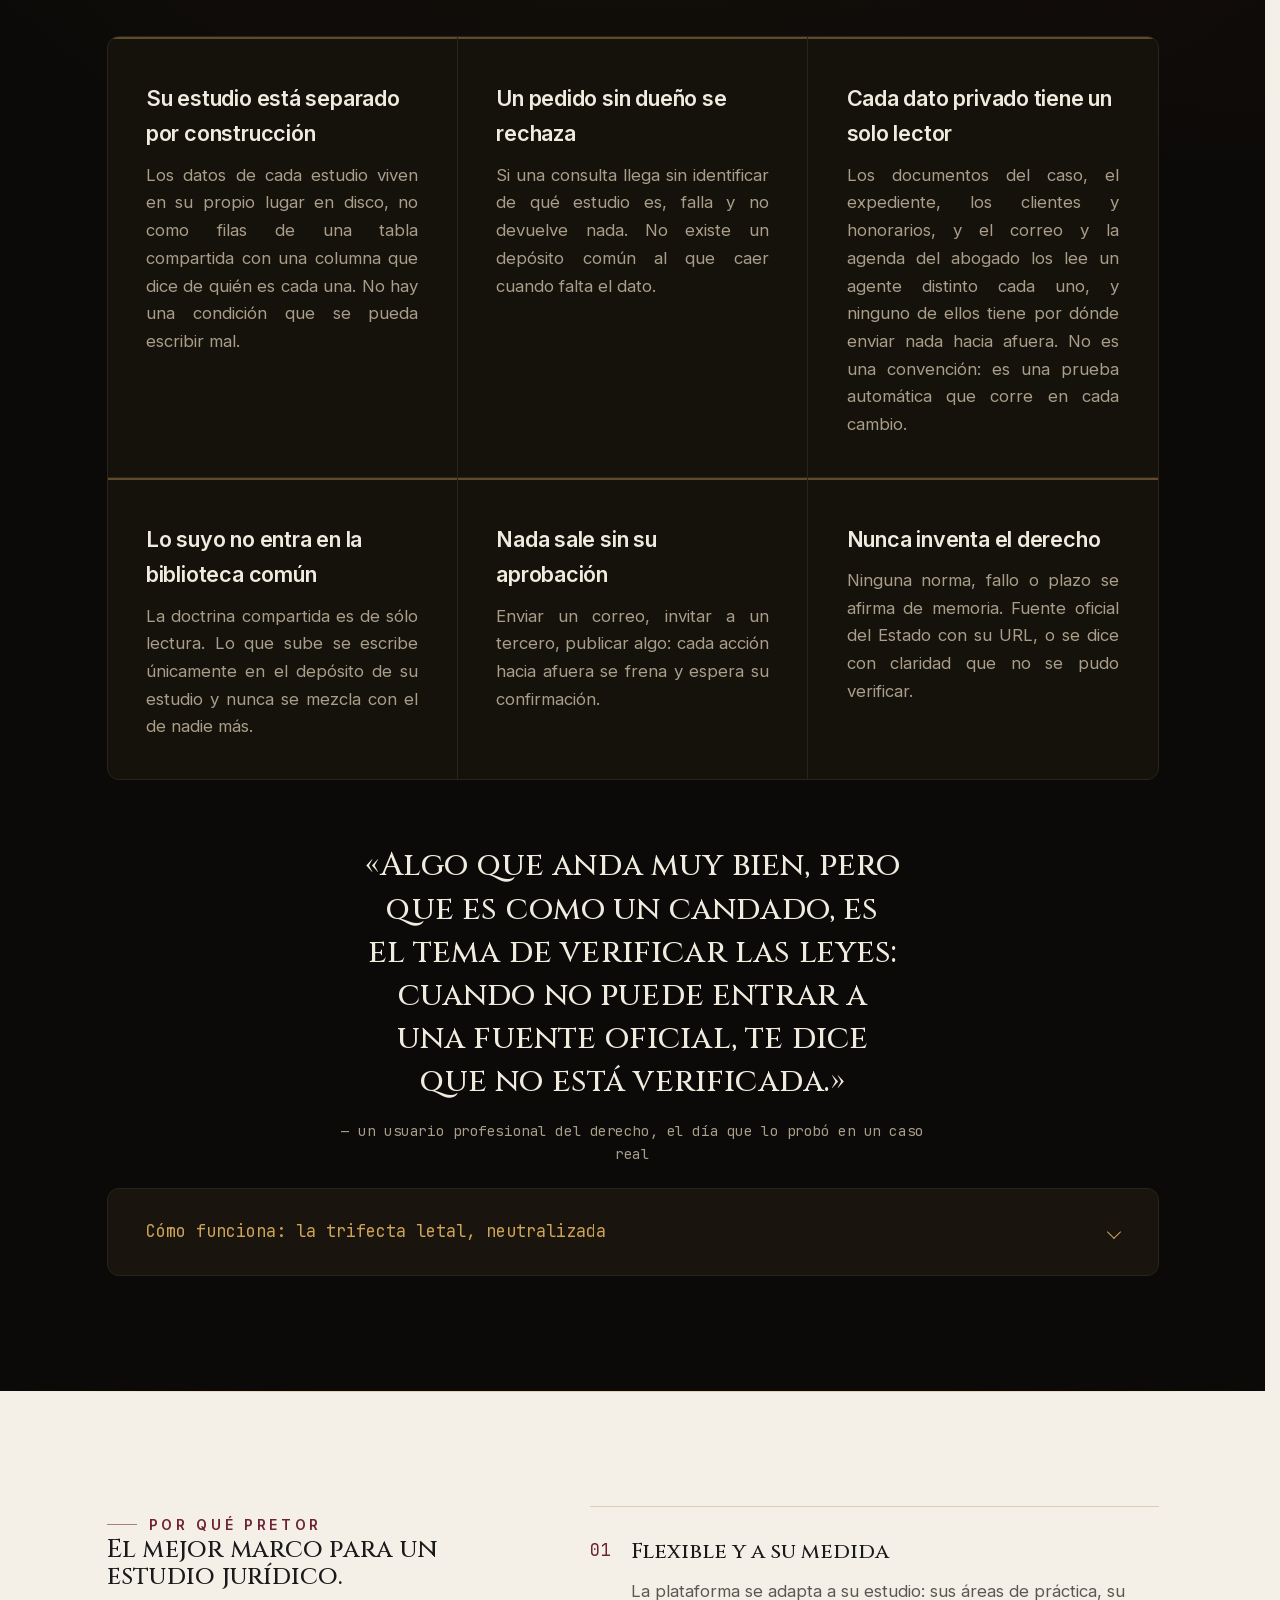
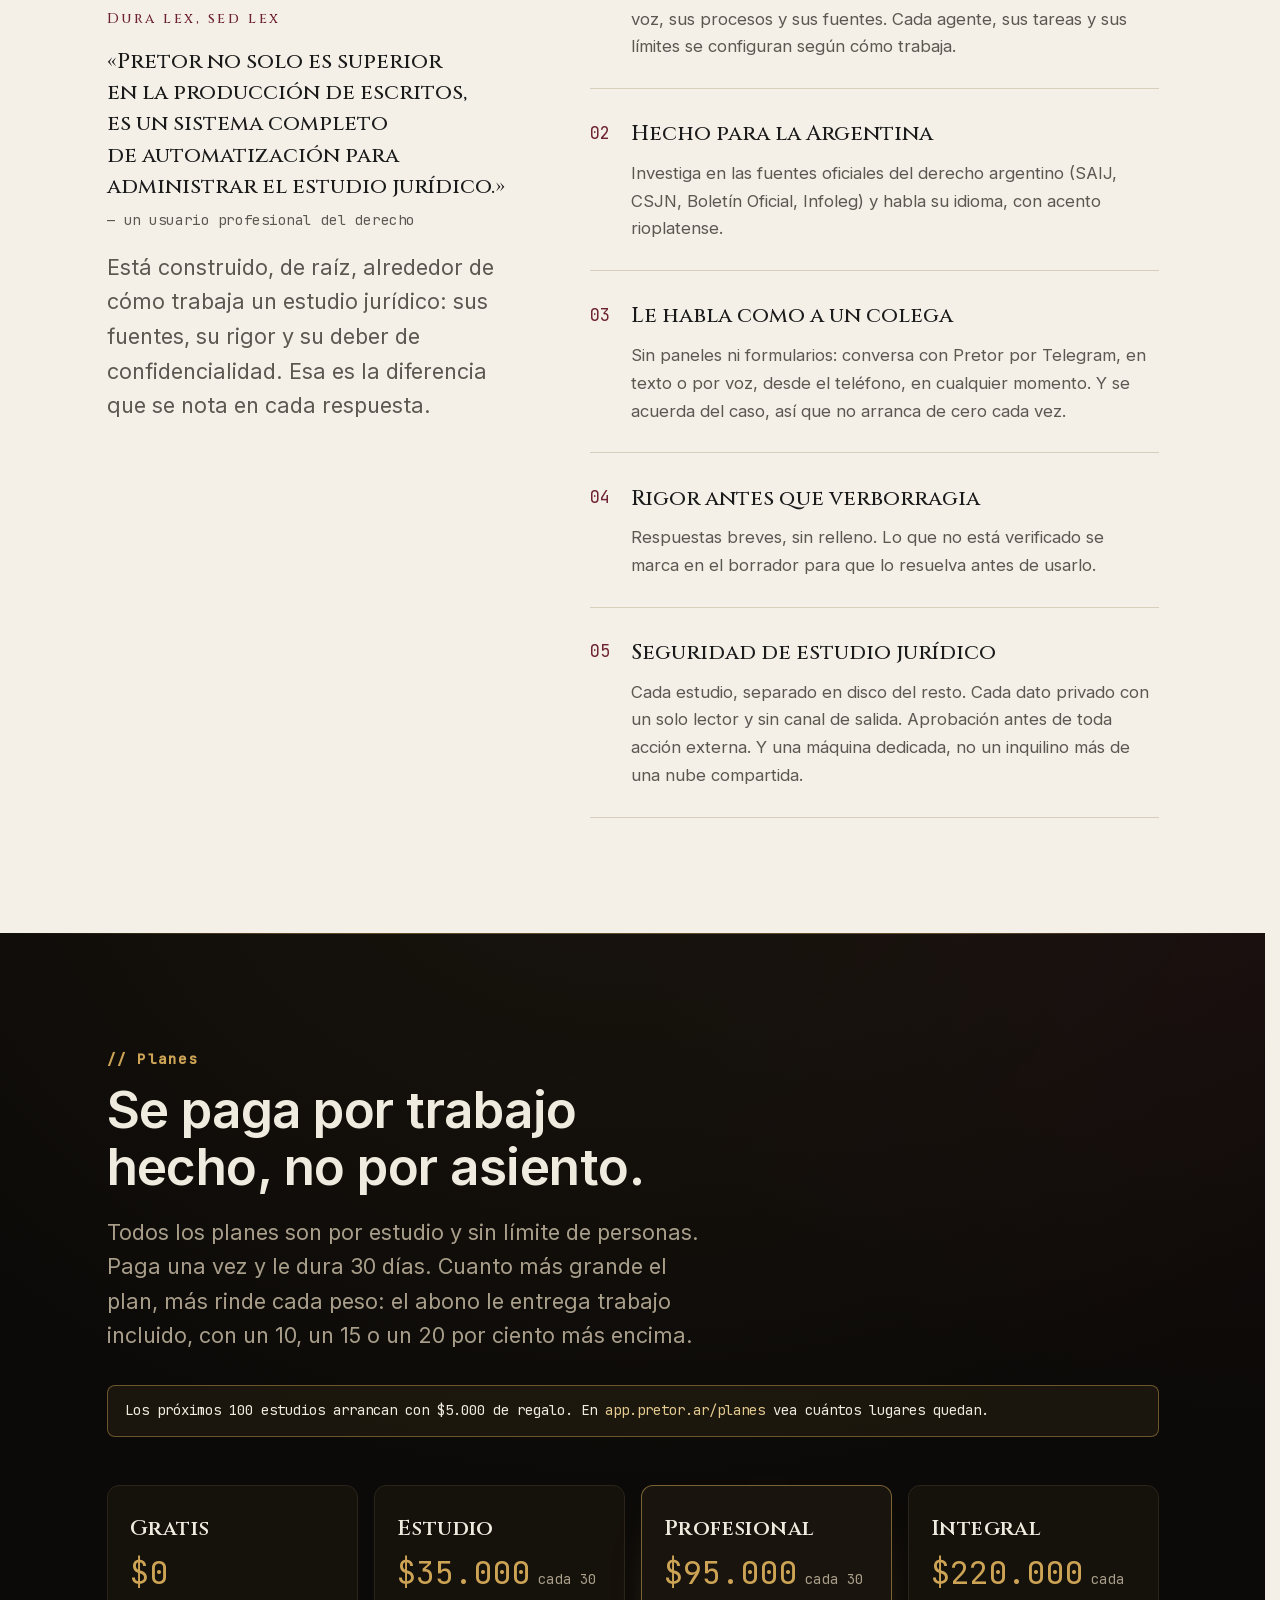
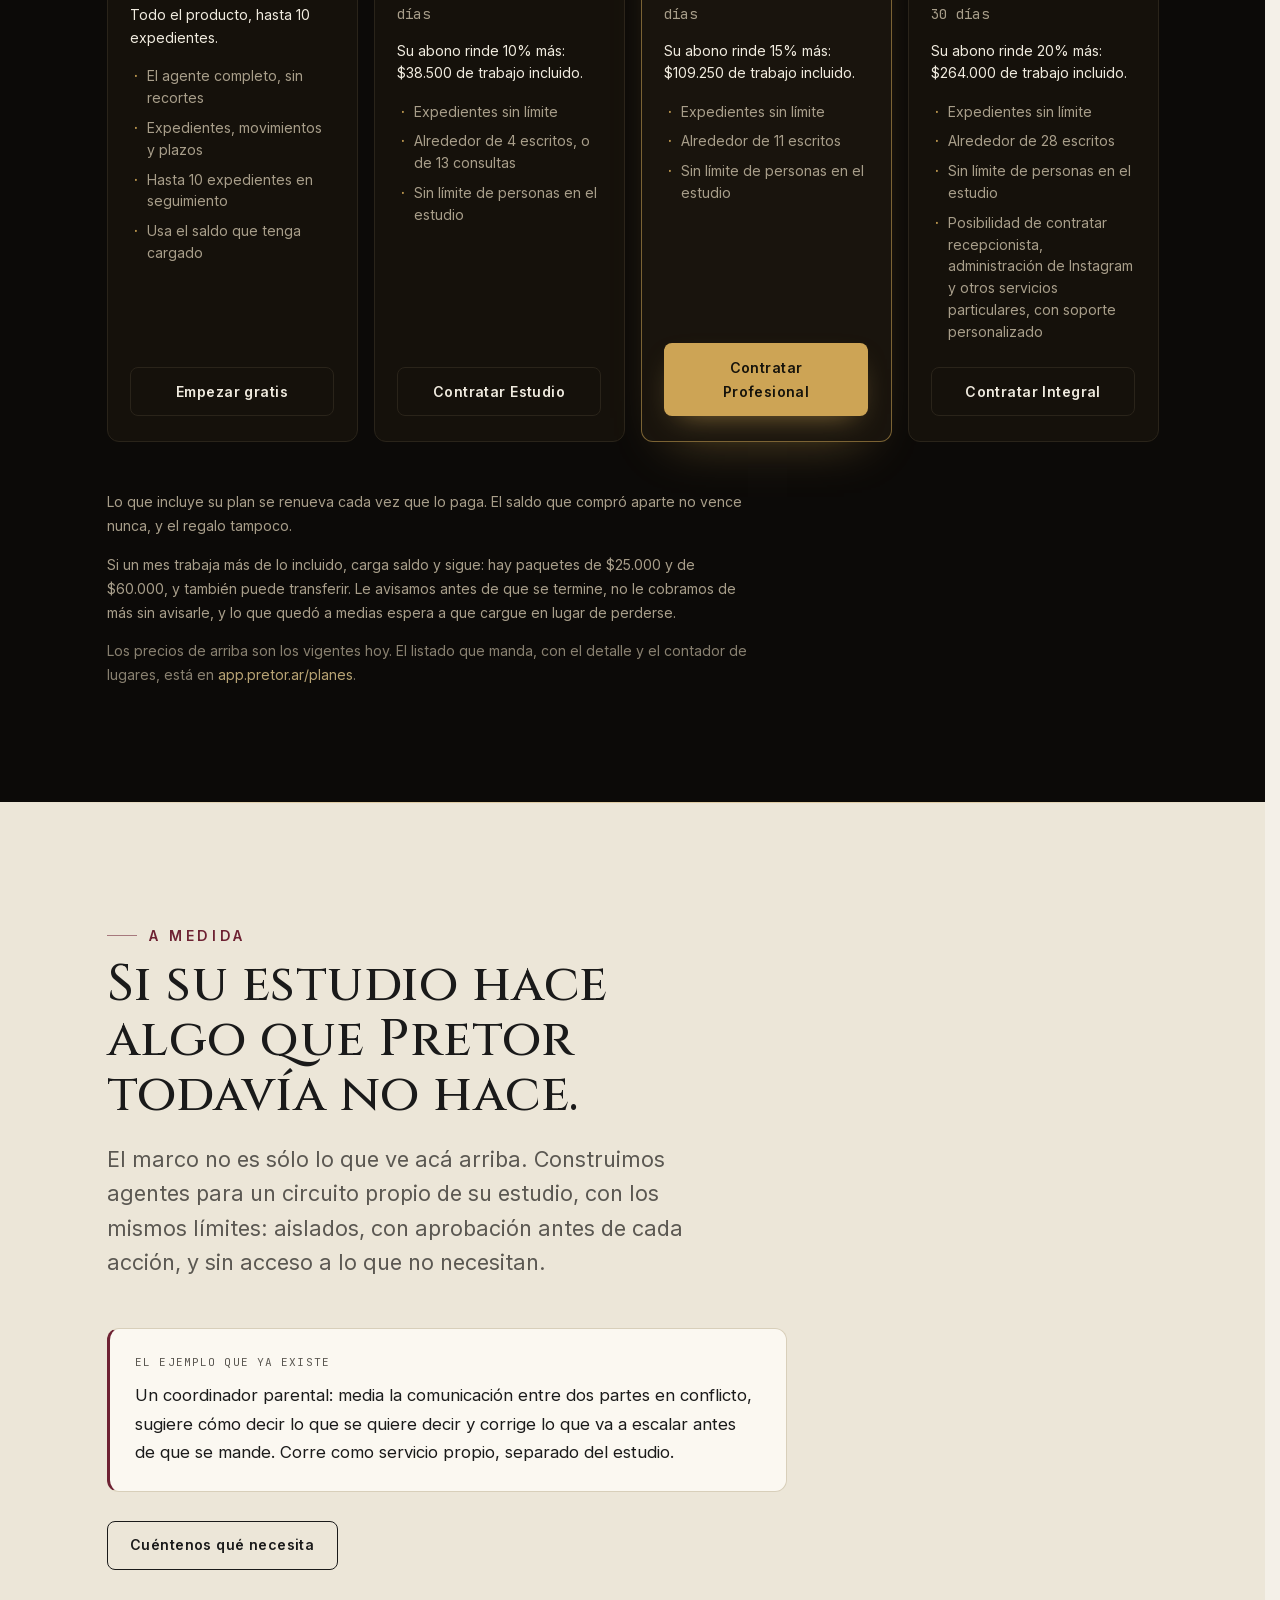
==== commit 9ac10f37: "Drop the waitlist link until the route it points at is deployed The line shipped an hour ago pointed" ====
--- a/index.html
+++ b/index.html
@@ -247,9 +247,7 @@
             >
           </div>
           <p class="hero__flow-foot">
-            Pretor es para abogados matriculados: redacta escritos que firma usted. Si todavía
-            está en trámite de matriculación,
-            <a href="https://app.pretor.ar/lista-de-espera">anótese en la lista de espera</a>.
+            Pretor es para abogados matriculados: redacta escritos que firma usted.
           </p>
         </div>
         <div class="hero__split" data-astro-cid-bbe6dxrz>
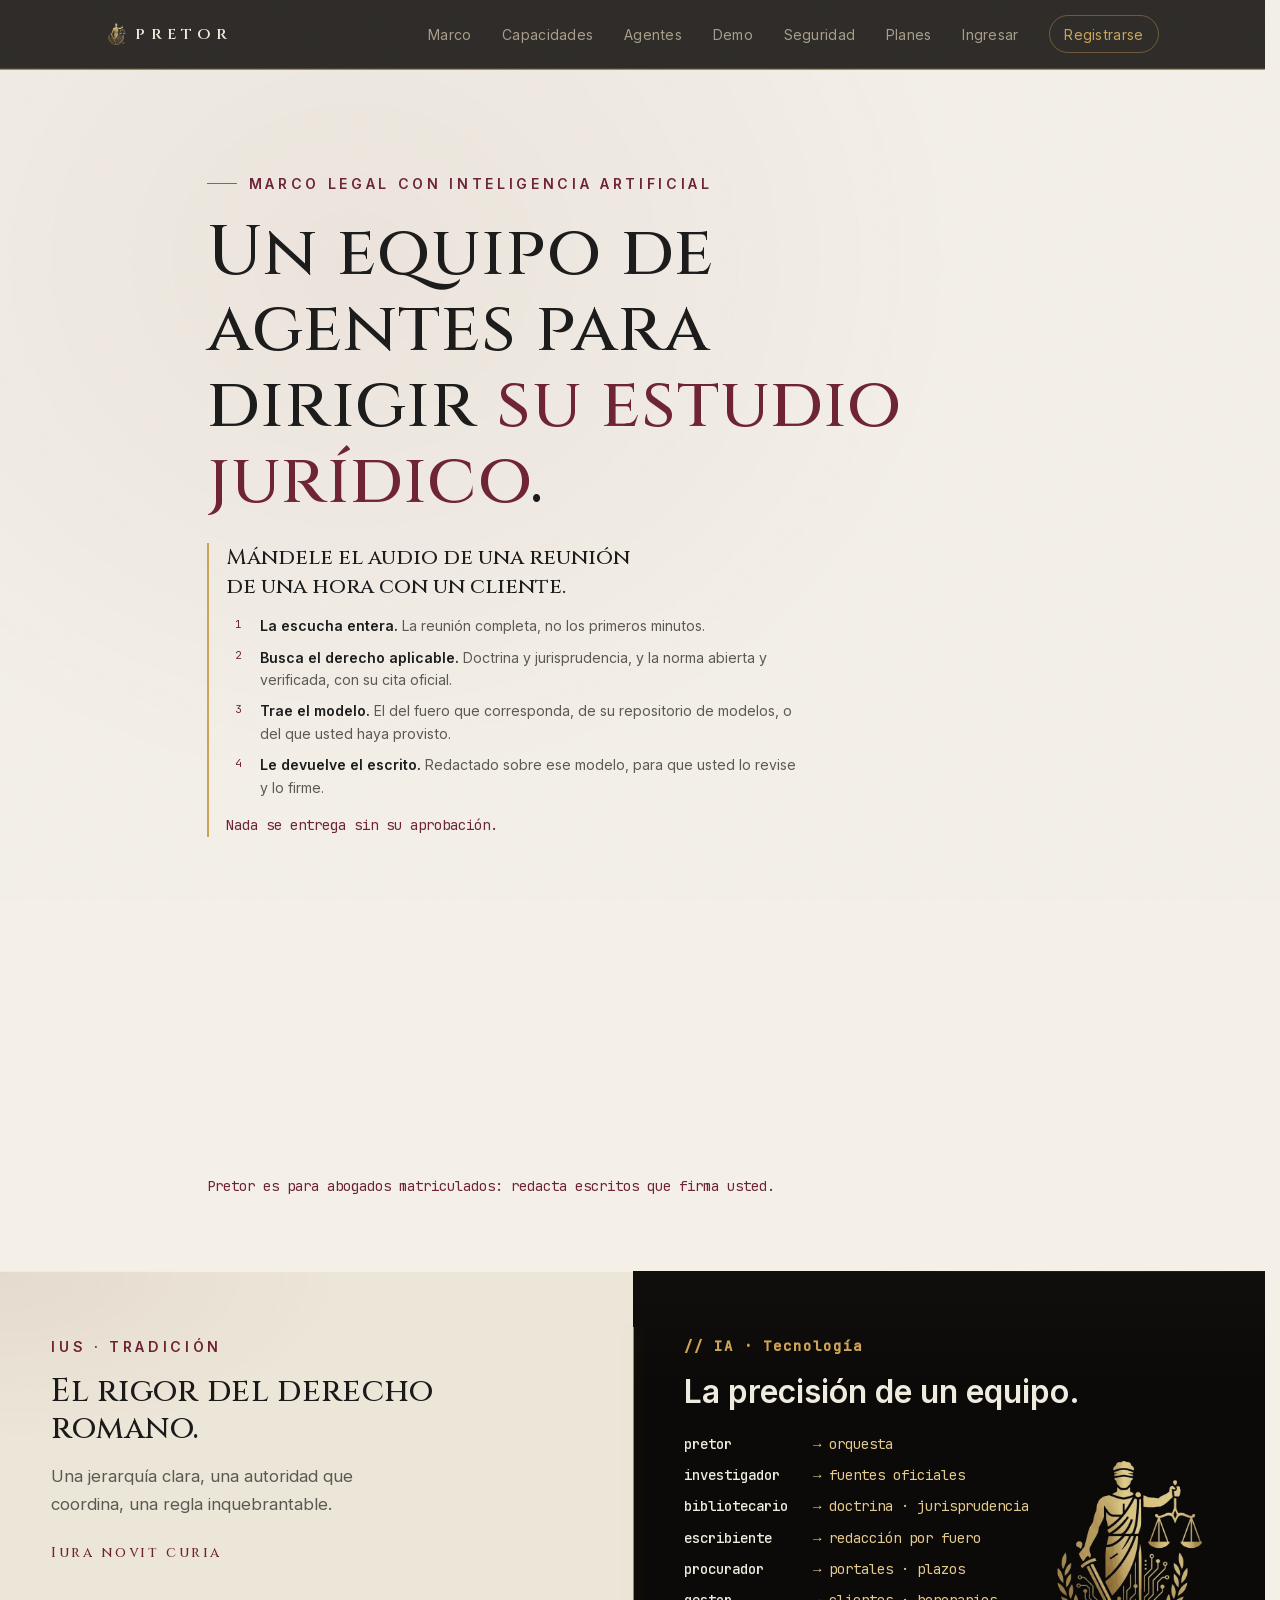
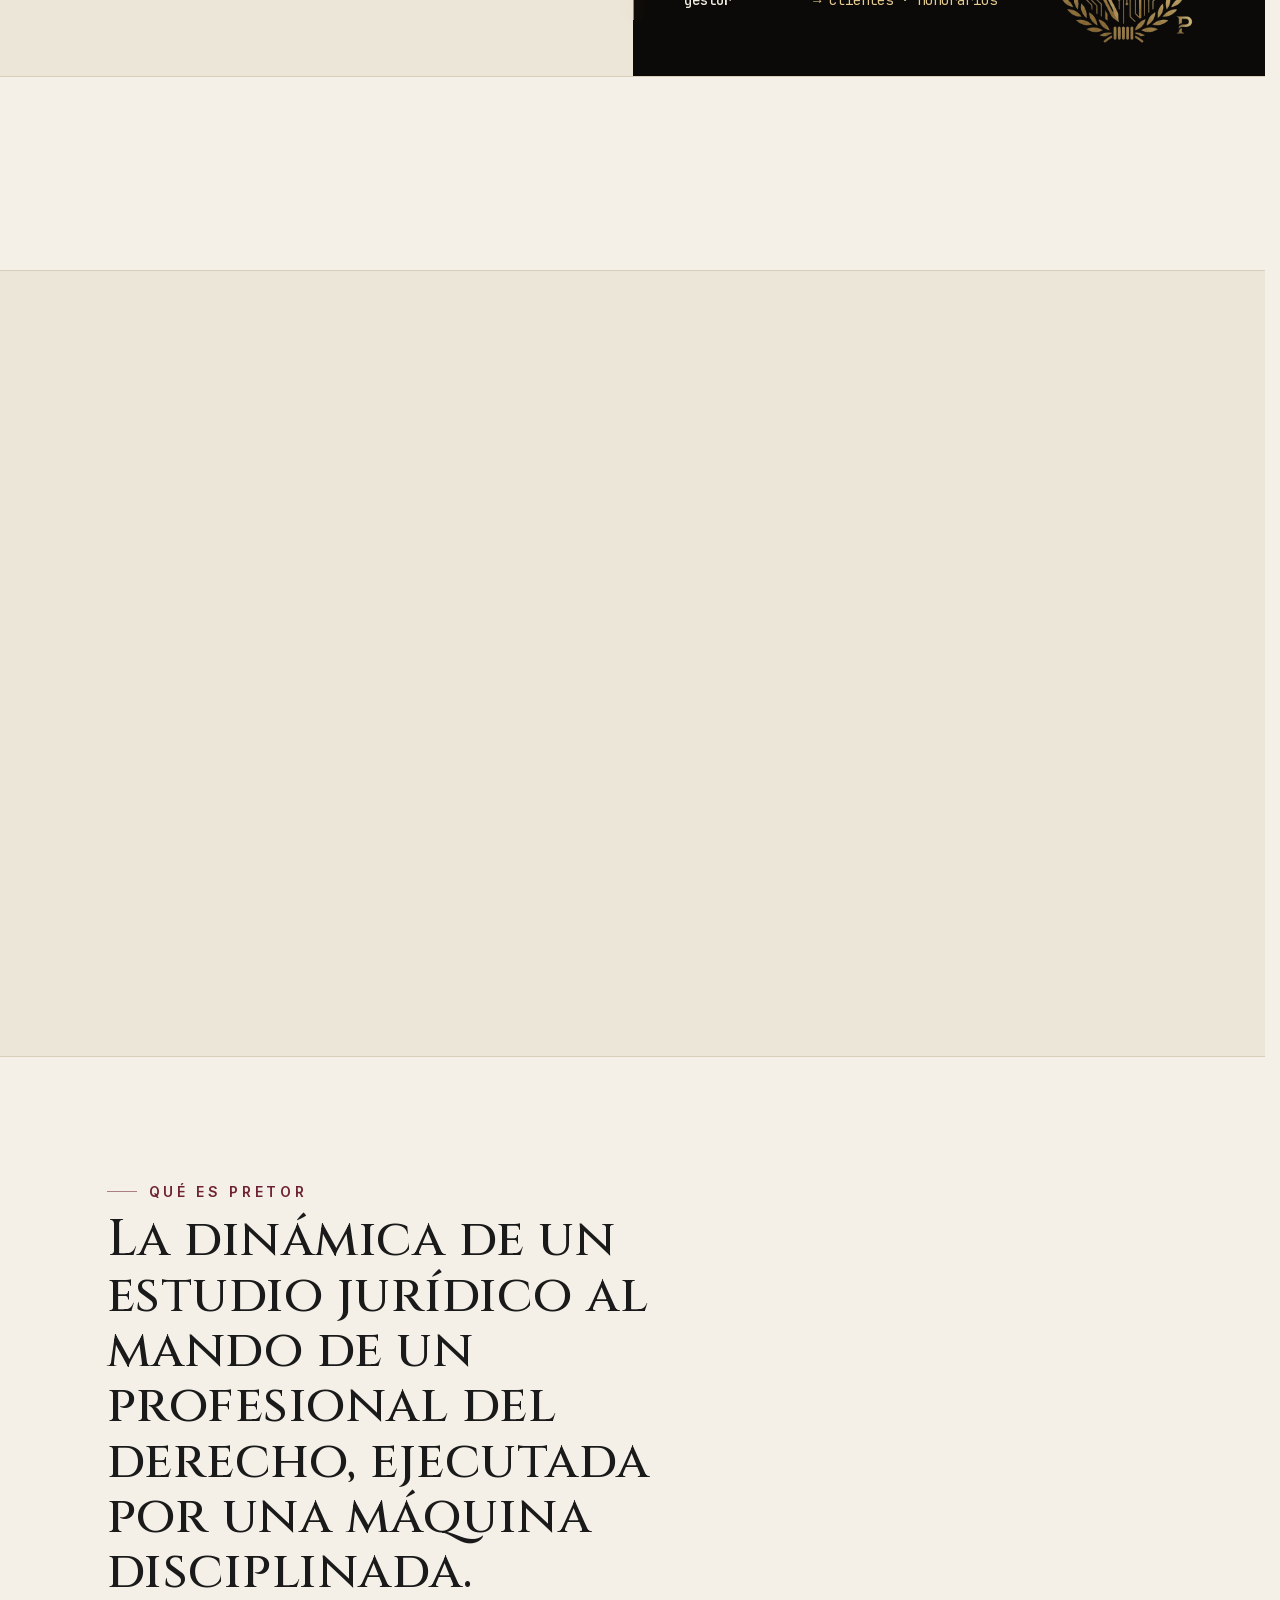
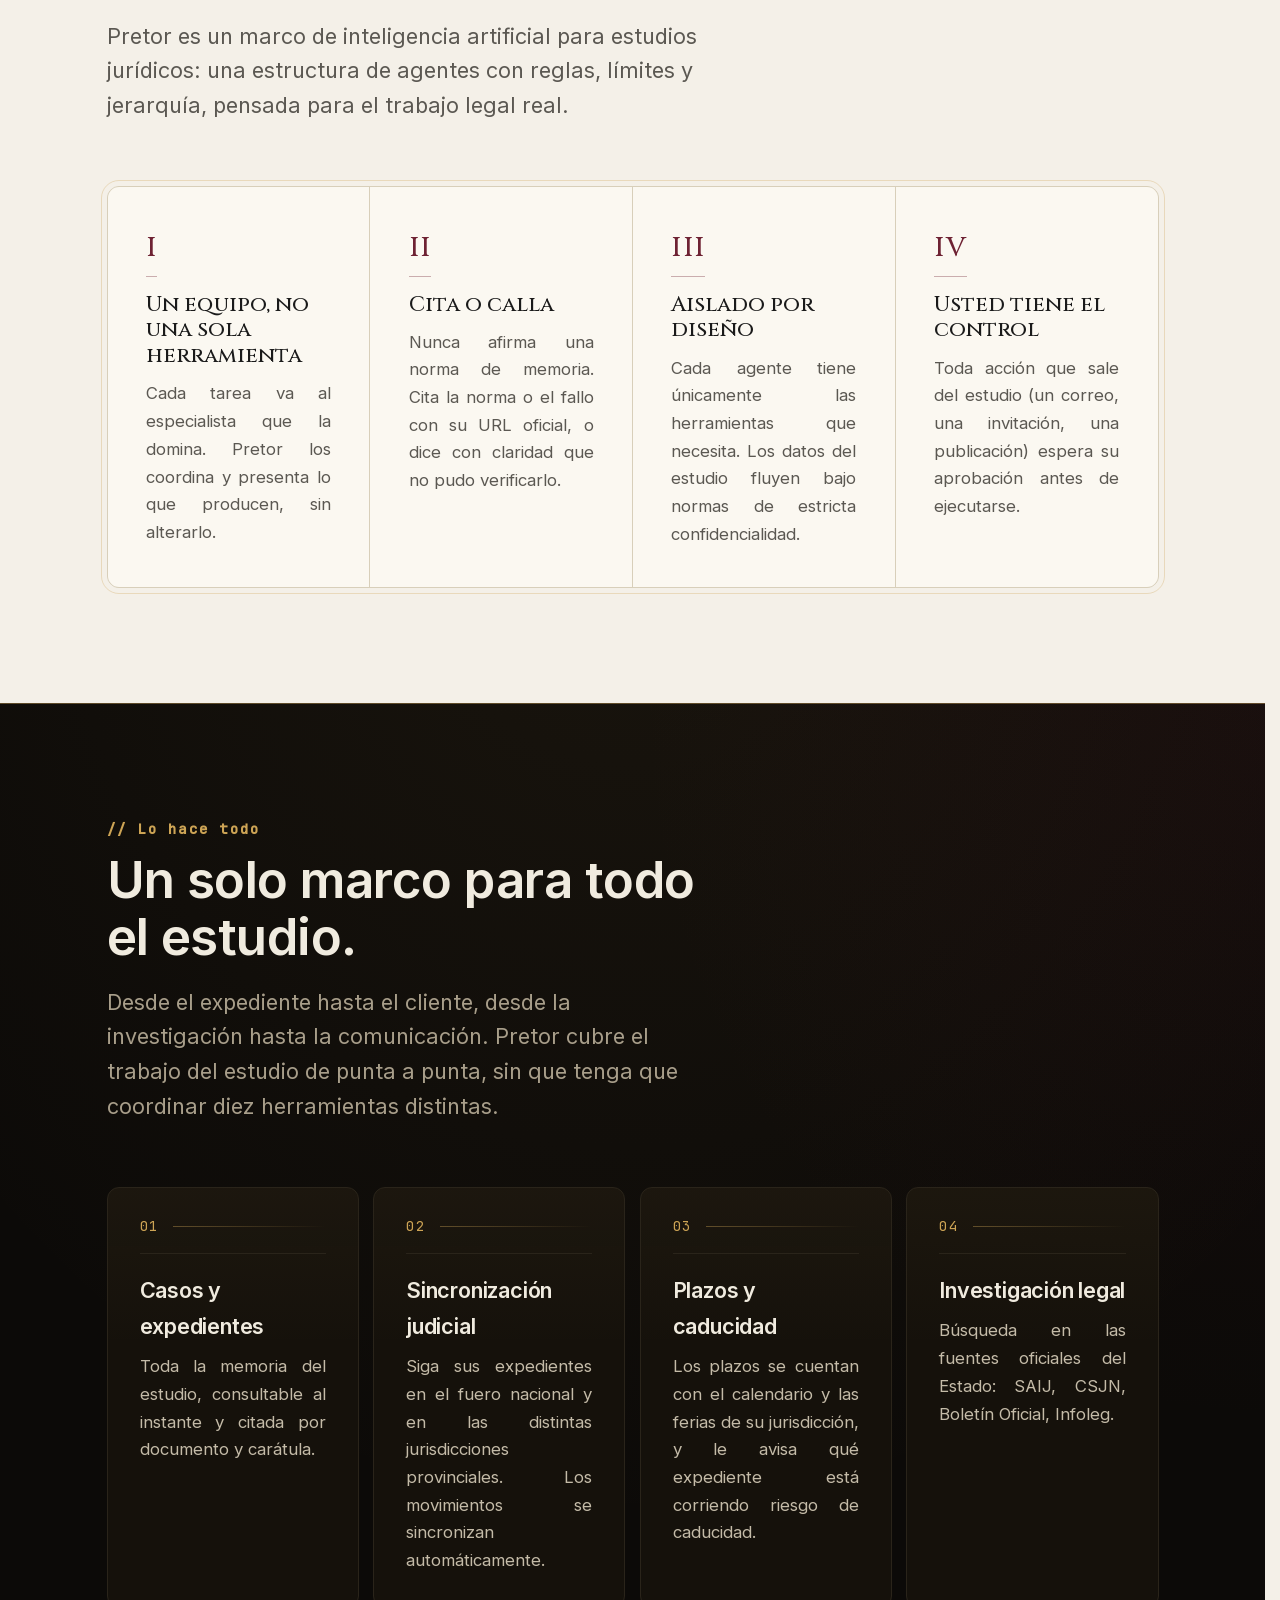
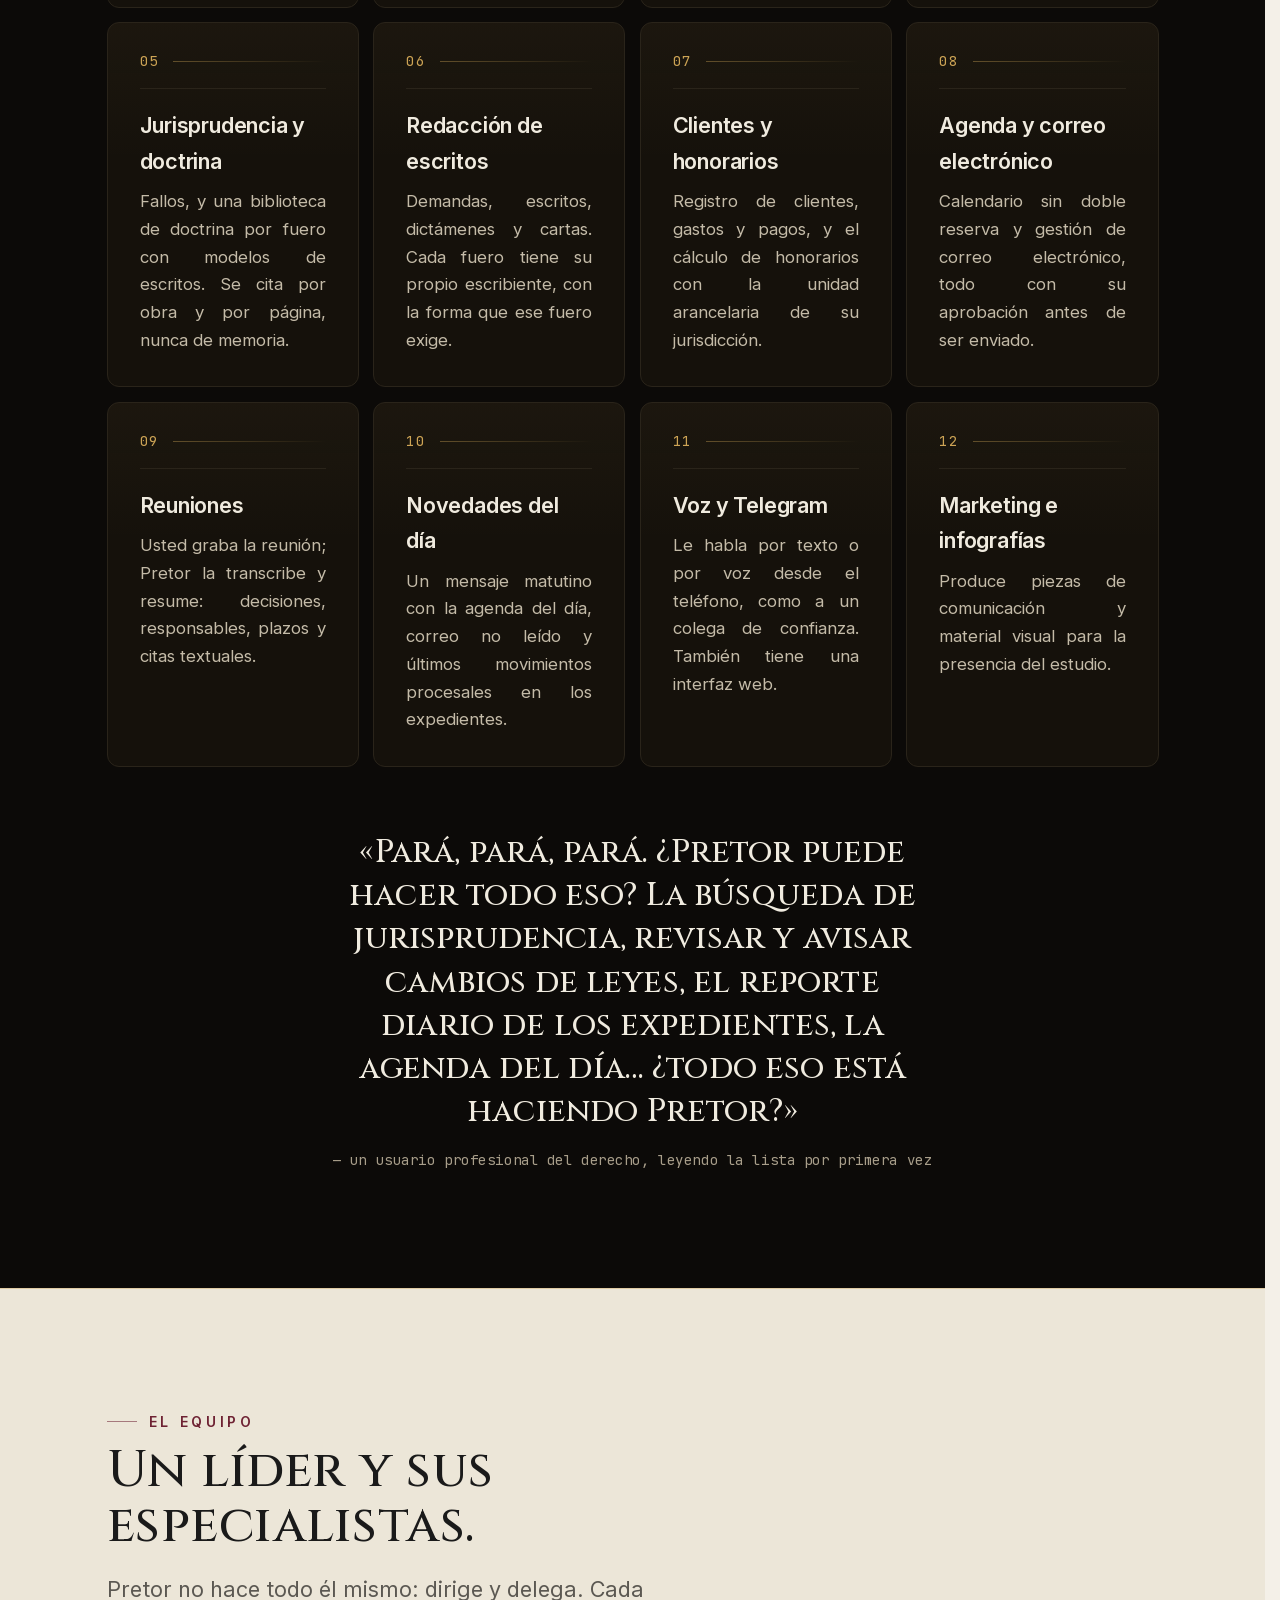
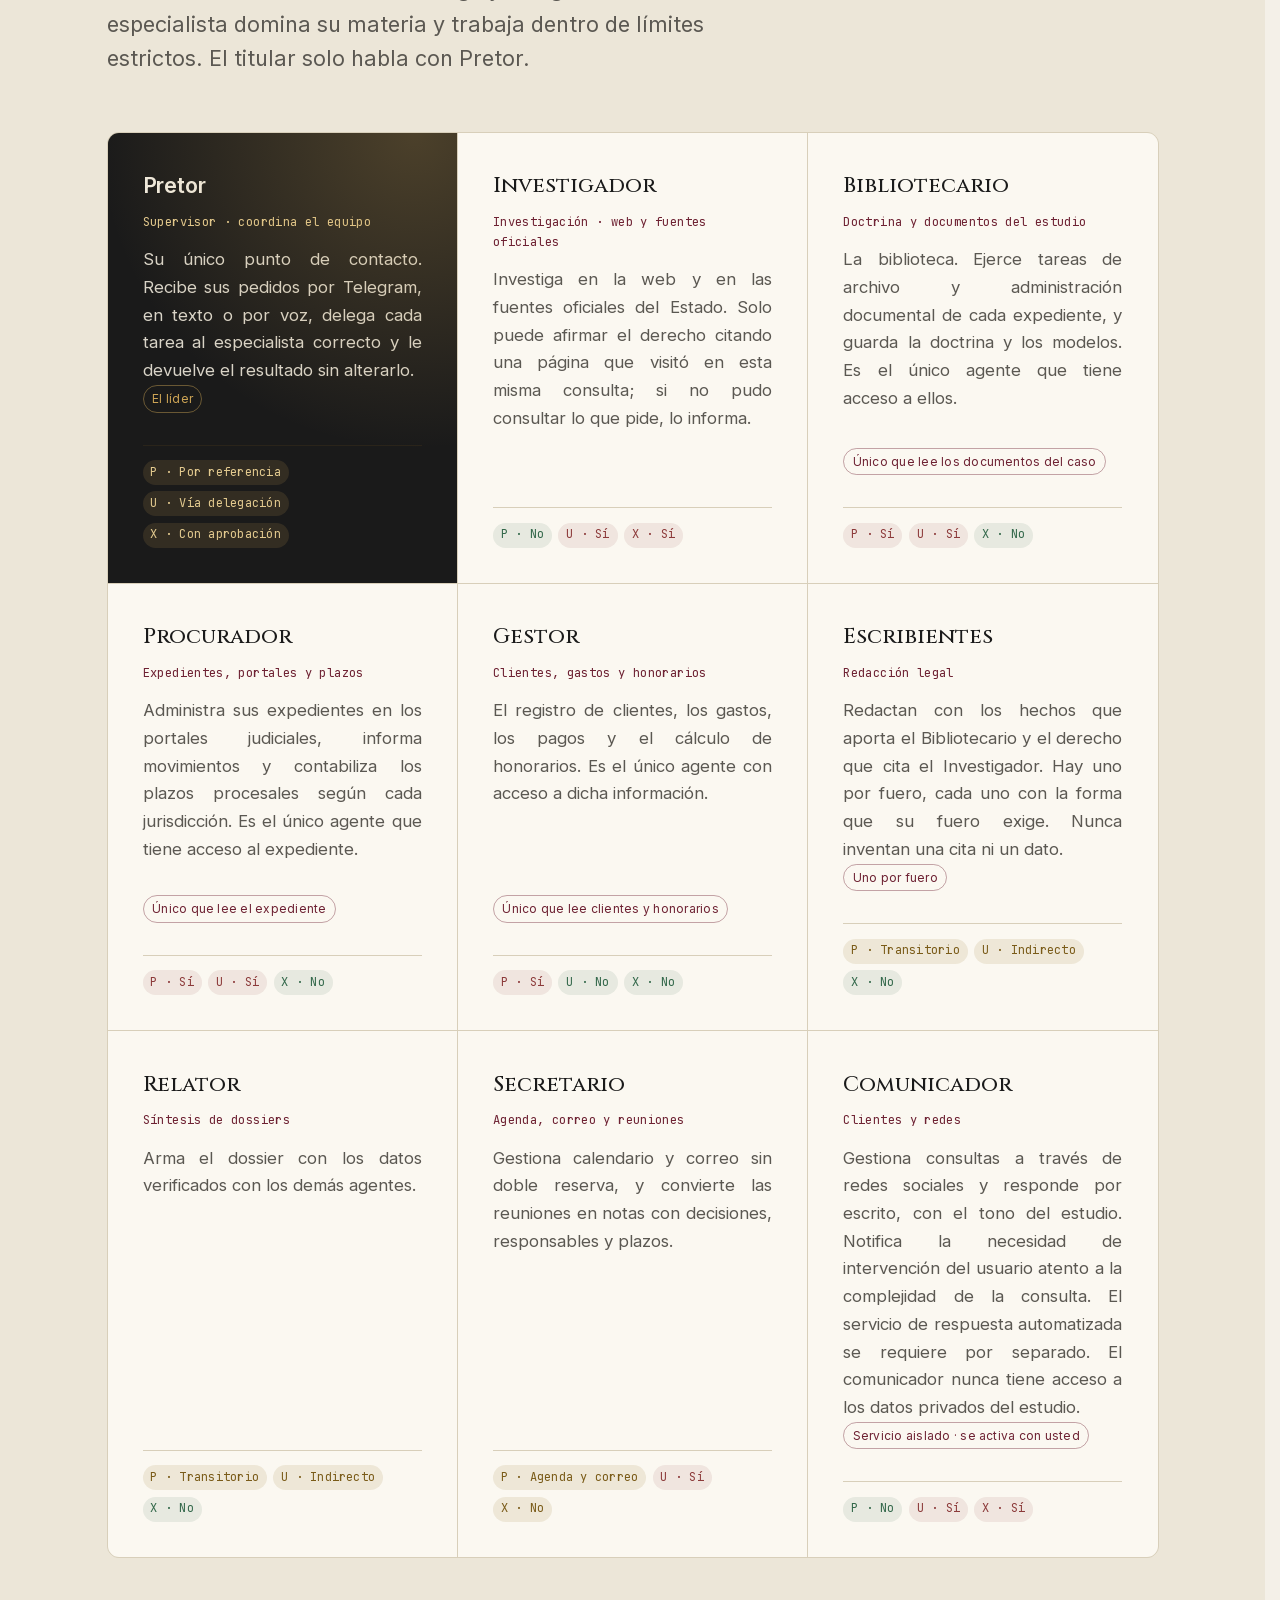
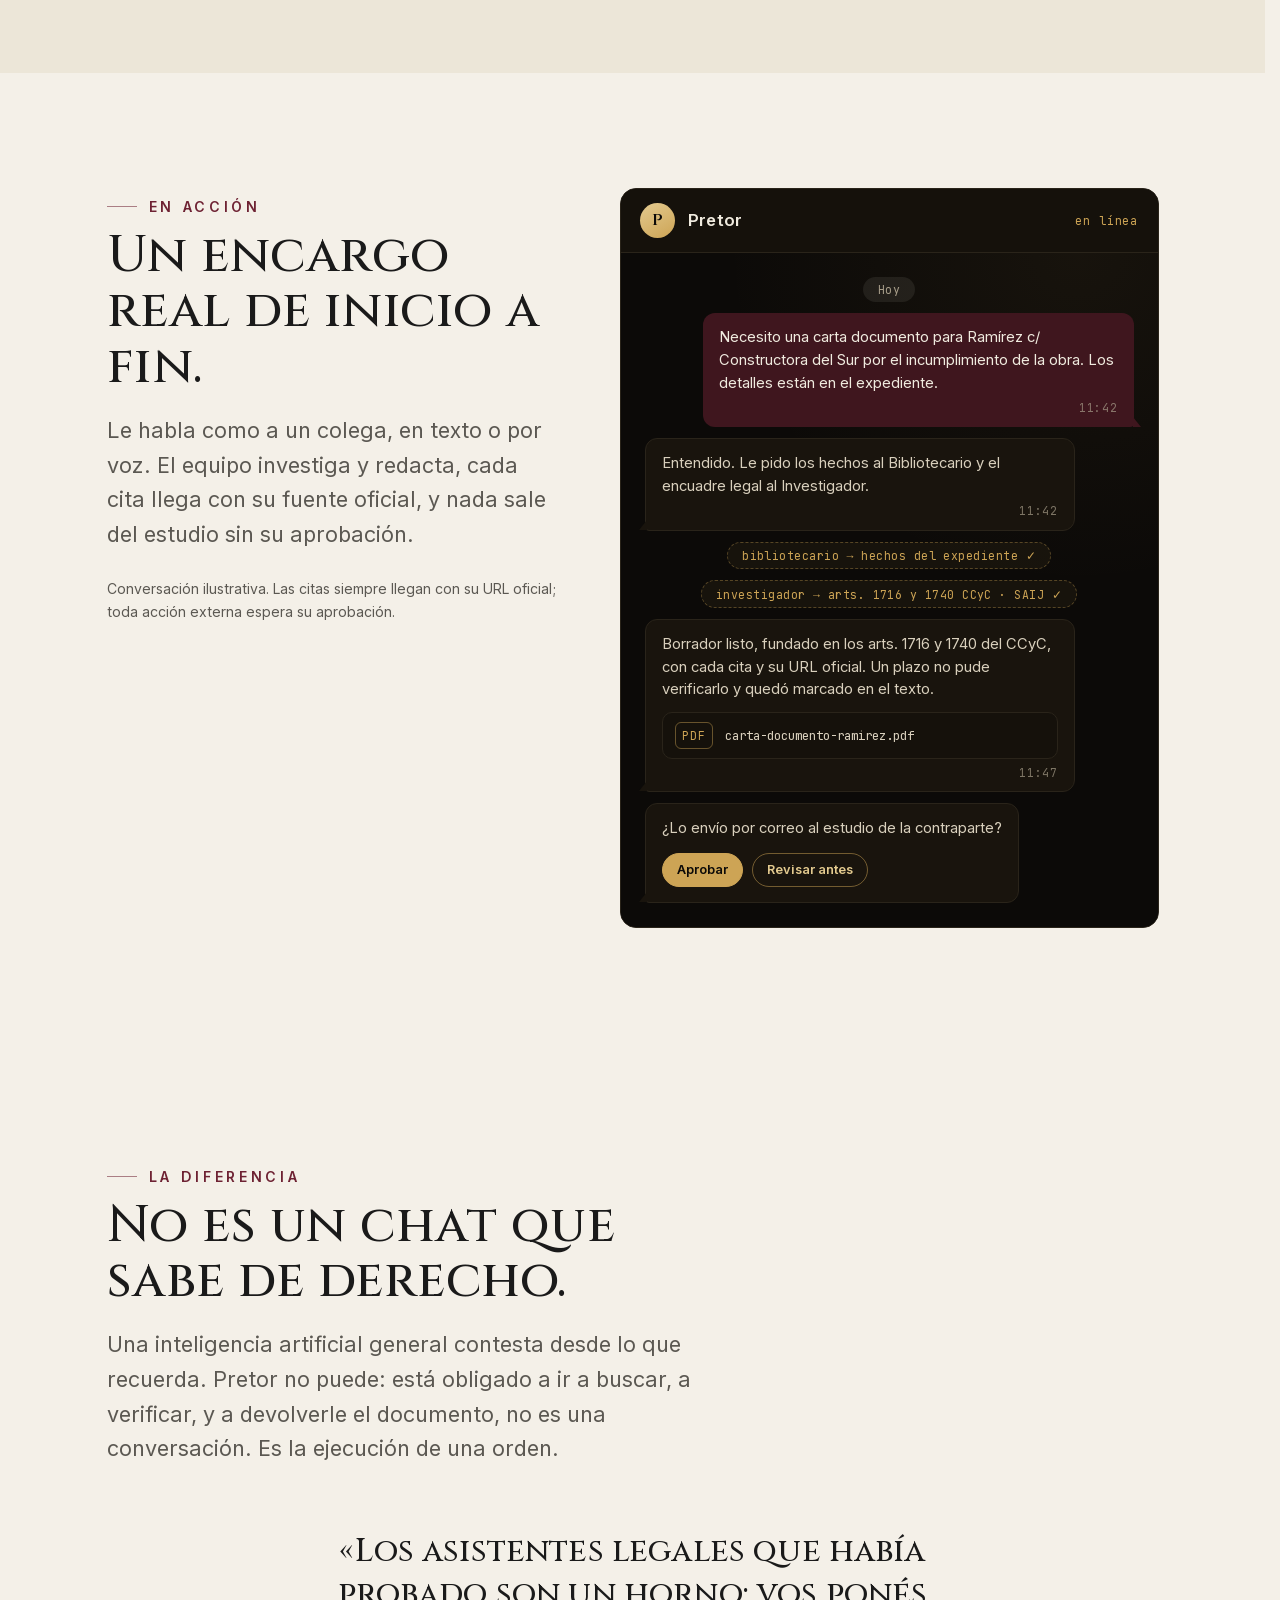
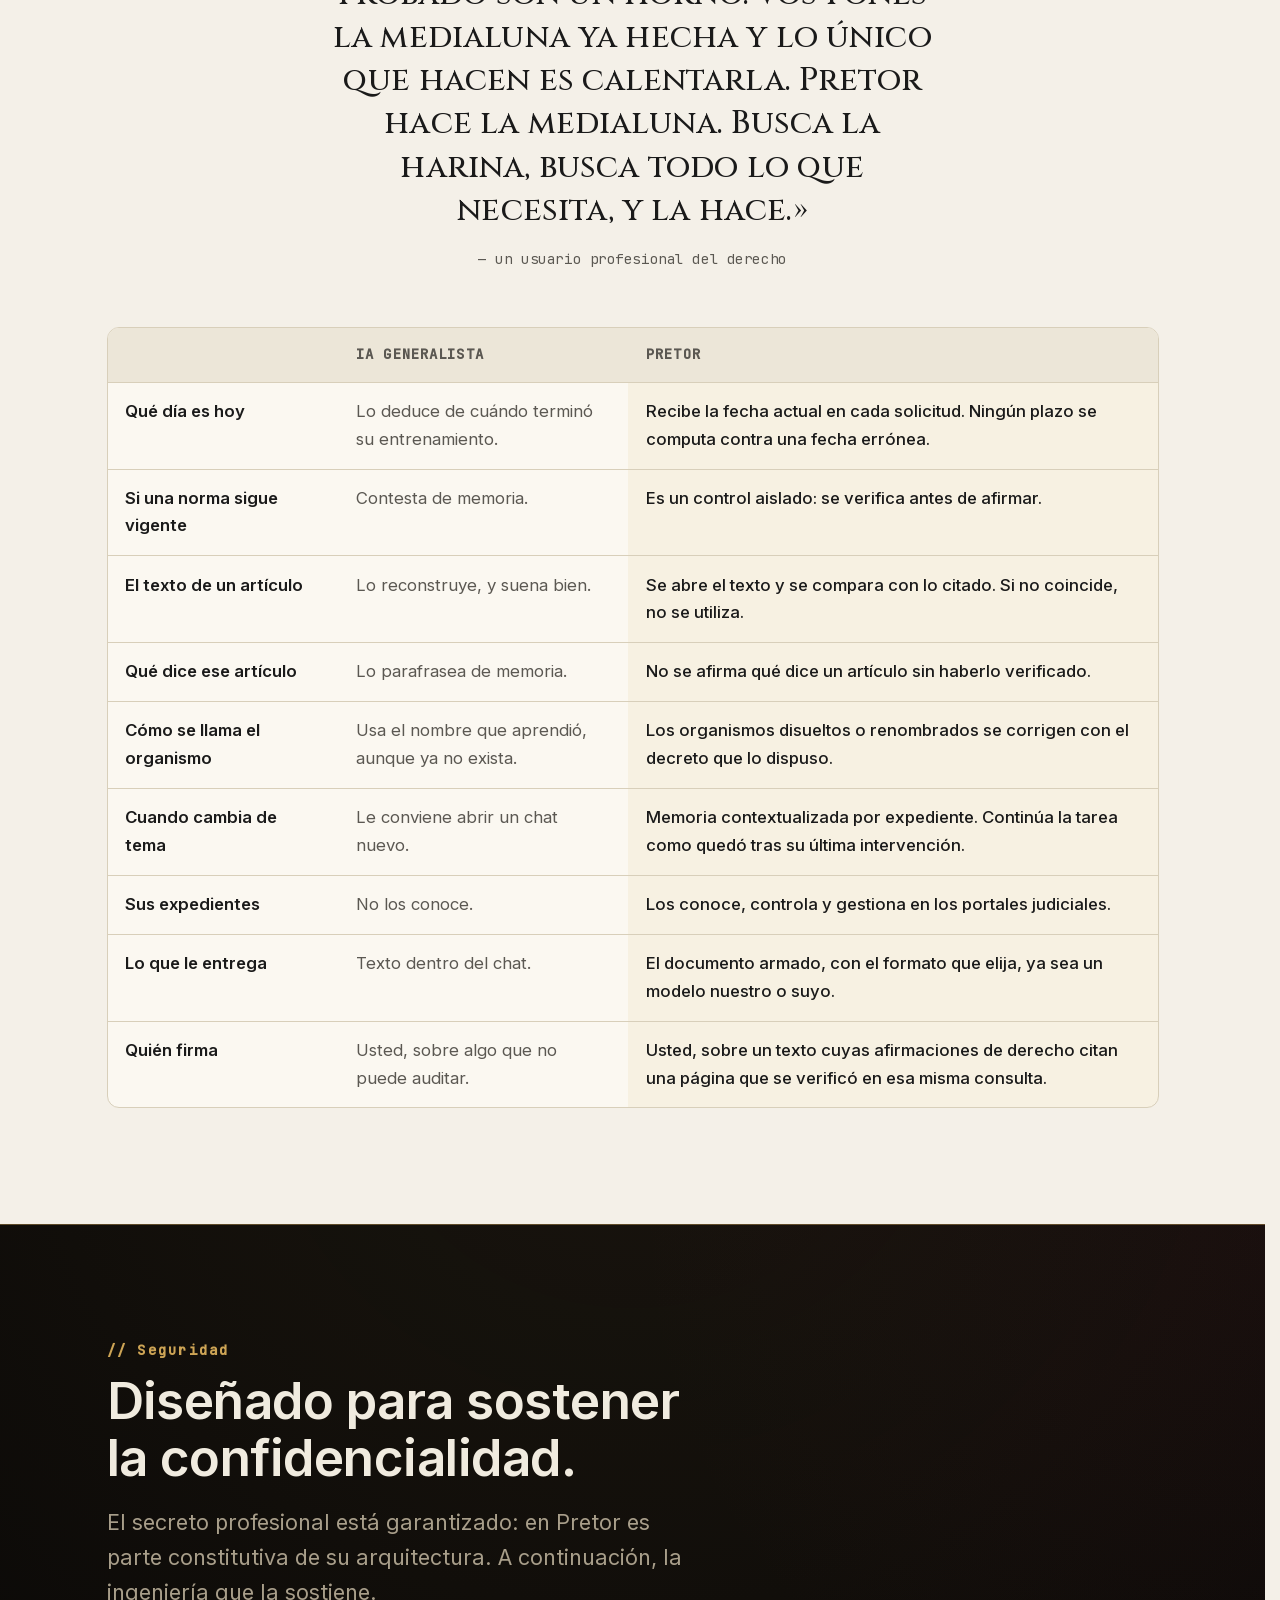
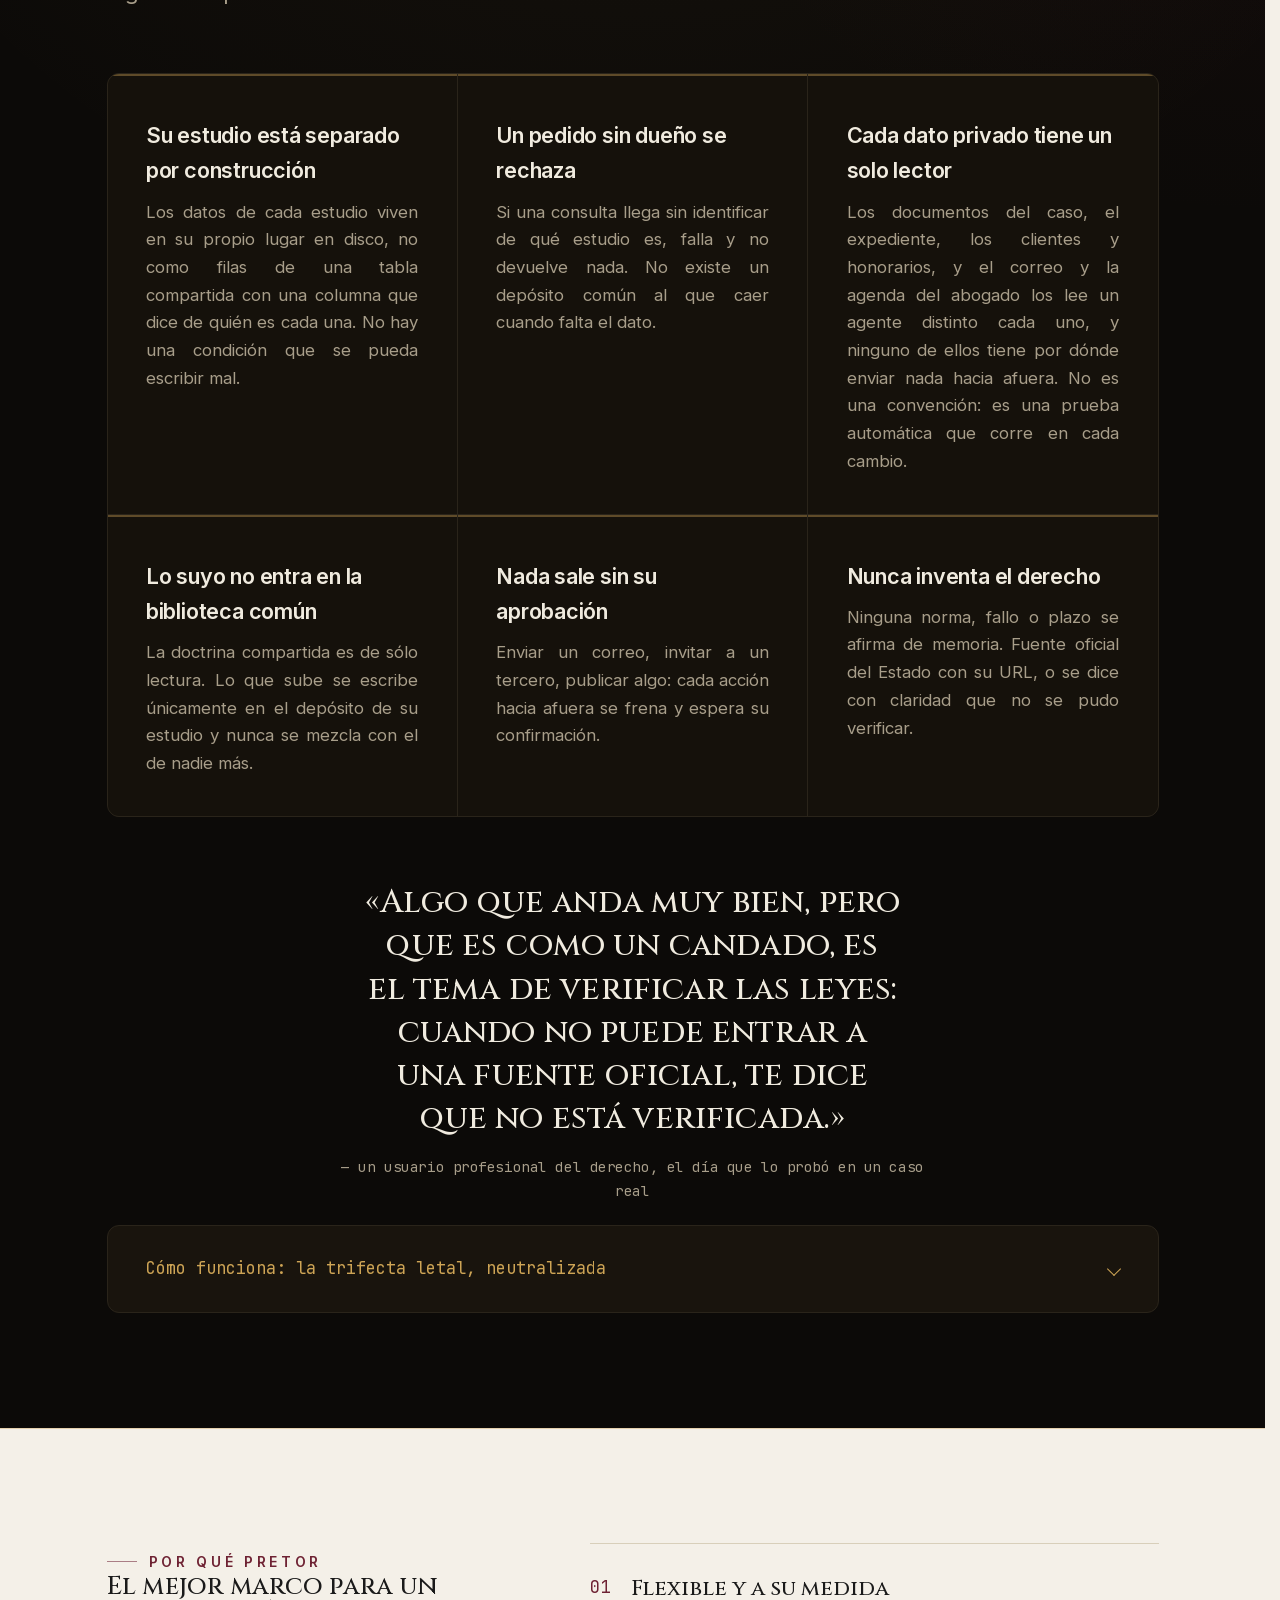
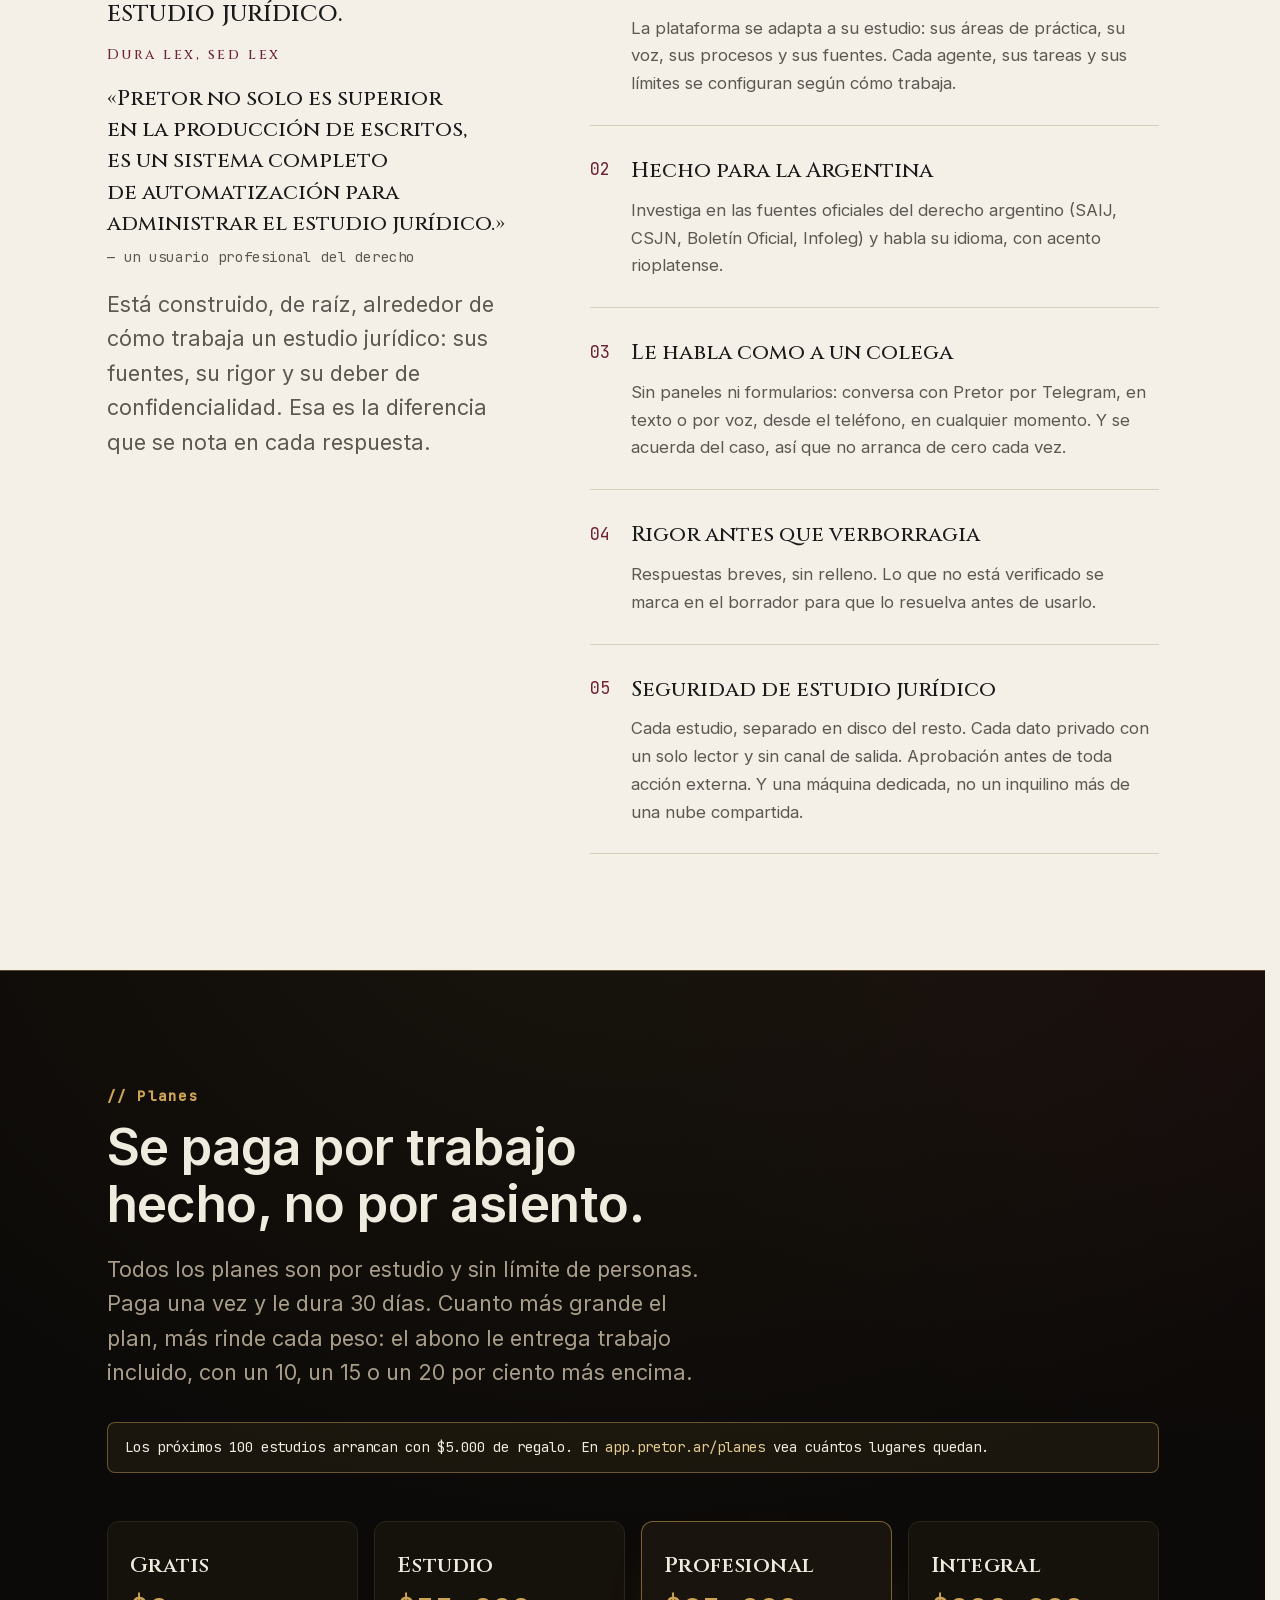
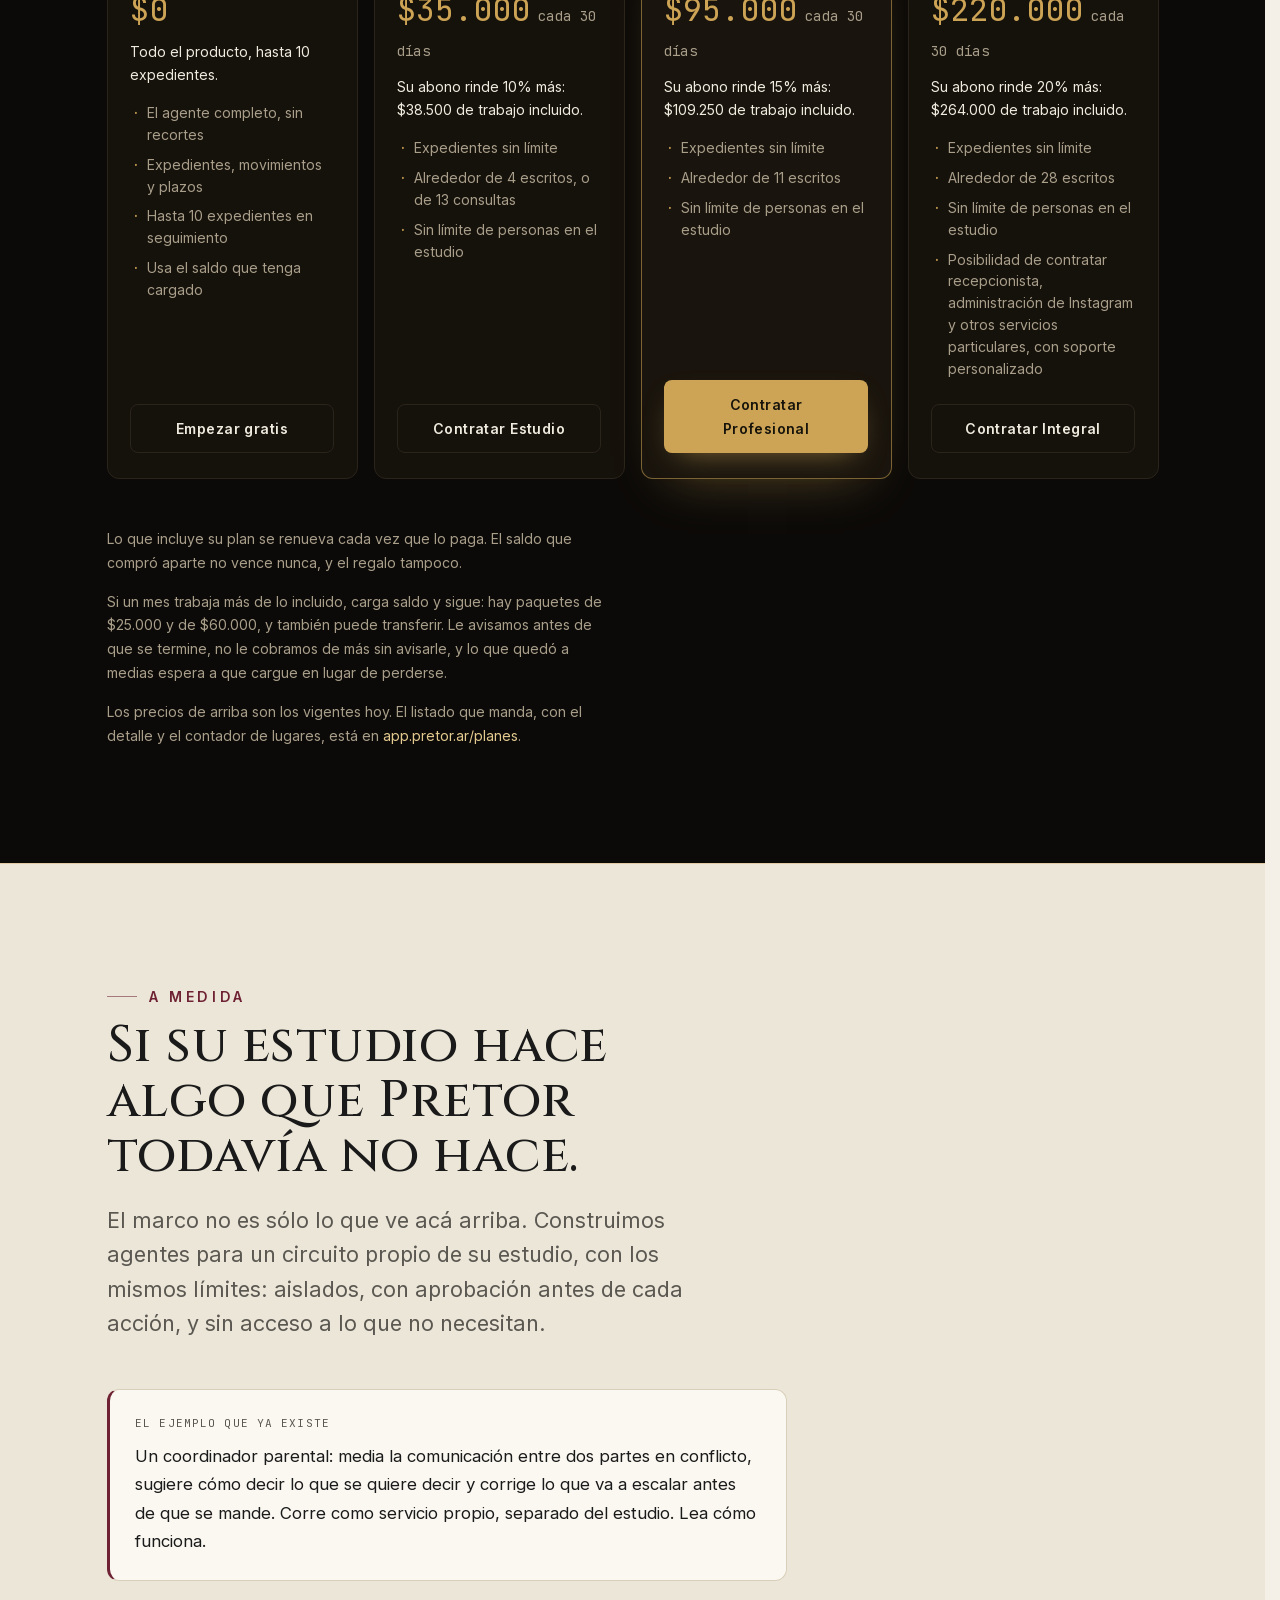
==== commit a8a2cb39: "[PRE-84] Link the blog from the footer and from where each post is cited The founder's build link no" ====
--- a/index.html
+++ b/index.html
@@ -1490,6 +1490,7 @@
               Un coordinador parental: media la comunicación entre dos partes en conflicto, sugiere
               cómo decir lo que se quiere decir y corrige lo que va a escalar antes de que se mande.
               Corre como servicio propio, separado del estudio.
+              <a href="/blog/coordinador-parental/">Lea cómo funciona</a>.
             </p>
           </div>
           <p class="medida__cta reveal">
@@ -1781,9 +1782,7 @@
               </p>
               <div class="founder__links">
                 <a href="https://fedesapuppo.com/">Conozca mi trabajo →</a>
-                <a href="https://fedesapuppo.com/es/blog/pretor-team-of-agents.html"
-                  >Cómo se construyó Pretor →</a
-                >
+                <a href="/blog/equipo-de-agentes/">Cómo se construyó Pretor →</a>
                 <a href="https://railspilot.ai" target="_blank" rel="noopener">RailsPilot →</a>
               </div>
             </li>
@@ -1887,6 +1886,7 @@
           <span class="footer__legal" data-astro-cid-sz7xmlte>
             <a href="/privacidad/" data-astro-cid-sz7xmlte>Privacidad</a>
             <a href="/terminos/" data-astro-cid-sz7xmlte>Términos</a>
+            <a href="/blog/" data-astro-cid-sz7xmlte>Blog</a>
           </span>
         </div>
       </div>
--- a/_astro/pretor.css
+++ b/_astro/pretor.css
@@ -72,6 +72,7 @@
 }
 html {
   scroll-behavior: smooth;
+  scroll-padding-top: 5.5rem;
   -webkit-text-size-adjust: 100%;
 }
 @media (prefers-reduced-motion:reduce) {
@@ -112,12 +113,6 @@
 }
 .section {
   padding-block: var(--section-y);
-}
-section[id] {
-  scroll-margin-top: 5.5rem;
-}
-#top {
-  scroll-margin-top: 0;
 }
 .section--dark {
   background: var(--black);
@@ -505,7 +500,7 @@
   color: var(--stone);
   padding: .6rem 1rem;
   border-radius: var(--radius-sm);
-  z-index: 100;
+  z-index: 300;
   transition: top .2s var(--ease);
 }
 .skip-link[data-astro-cid-5hce7sga]:focus {
@@ -625,7 +620,7 @@
     bottom: 14%;
     left: 50%;
     width: 1px;
-    background: linear-gradient(transparent,var(--gold),transparent);
+    background: var(--gold);
     opacity: .6;
   }
 }
@@ -748,9 +743,9 @@
   font-size: var(--step-1);
 }
 .agent__tag[data-astro-cid-mrg5s34m] {
-  font-size: .68rem;
-  letter-spacing: .08em;
-  text-transform: uppercase;
+  font-size: .75rem;
+  letter-spacing: .02em;
+  text-transform: none;
   color: var(--oxblood);
   border: 1px solid color-mix(in srgb,var(--oxblood) 40%,transparent);
   border-radius: 999px;
@@ -884,7 +879,7 @@
 }
 .sec__explain[data-astro-cid-xdski4nv] {
   color: var(--dmuted);
-  max-width: 70ch;
+  max-width: 56ch;
 }
 .sec__explain[data-astro-cid-xdski4nv] b[data-astro-cid-xdski4nv] {
   color: var(--marble);
@@ -892,6 +887,7 @@
 }
 .sec__table-wrap[data-astro-cid-xdski4nv] {
   margin-top: 1.8rem;
+  overflow-x: auto;
 }
 .sec__table[data-astro-cid-xdski4nv] {
   width: 100%;
@@ -1211,7 +1207,7 @@
 }
 .brand__tick[data-astro-cid-dmqpwcec] {
   width: 3px;
-  background: linear-gradient(var(--gold-soft), var(--gold));
+  background: var(--gold);
   box-shadow: 0 0 10px color-mix(in srgb, var(--gold) 60%, transparent);
 }
 /* ---- 4. Hero + diptych ------------------------------------ */
@@ -1254,7 +1250,7 @@
   color: var(--gold-soft);
 }
 .hero__seam[data-astro-cid-bbe6dxrz] {
-  background: linear-gradient(transparent, var(--gold), transparent) !important;
+  background: var(--gold) !important;
   opacity: .8 !important;
   width: 1px !important;
   box-shadow: 0 0 14px color-mix(in srgb, var(--gold) 55%, transparent);
@@ -1311,7 +1307,7 @@
   top: 0;
   bottom: 0;
   width: 2px;
-  background: linear-gradient(var(--gold), transparent);
+  background: var(--gold);
   opacity: 0;
   transition: opacity .3s var(--ease);
 }
@@ -1539,7 +1535,7 @@
   margin-top: .3rem;
   text-align: right;
   font-family: var(--mono);
-  font-size: .62rem;
+  font-size: .72rem;
   letter-spacing: .06em;
   color: color-mix(in srgb, var(--dmuted) 70%, transparent);
 }
@@ -1572,7 +1568,7 @@
   padding: .3em .5em;
   border: 1px solid color-mix(in srgb, var(--gold) 45%, transparent);
   border-radius: 6px;
-  font-size: .62rem;
+  font-size: .72rem;
   letter-spacing: .1em;
   color: var(--gold);
 }
@@ -1745,7 +1741,7 @@
   left: 0;
   right: 0;
   height: 1px;
-  background: linear-gradient(90deg, transparent, color-mix(in srgb, var(--gold) 40%, transparent) 25%, color-mix(in srgb, var(--gold) 40%, transparent) 75%, transparent);
+  background: color-mix(in srgb, var(--gold) 40%, transparent);
   pointer-events: none;
 }
 ::selection {
@@ -1755,9 +1751,15 @@
 a:focus-visible,
 button:focus-visible,
 summary:focus-visible {
-  outline: 2px solid var(--gold);
+  outline: 2px solid var(--oxblood);
   outline-offset: 3px;
   border-radius: 2px;
+}
+.nav :focus-visible,
+.legal-nav :focus-visible,
+.agent--leader :focus-visible,
+.prologo :focus-visible {
+  outline-color: var(--gold);
 }
 /* ---- 21. CTA: one gold primary everywhere -------------------- */
 .btn--primary {
@@ -2093,7 +2095,7 @@
 }
 .acc {
   font-family: var(--mono);
-  font-size: .66rem;
+  font-size: .75rem;
   letter-spacing: .02em;
   padding: .22em .65em;
   border-radius: 999px;
@@ -2235,7 +2237,7 @@
   font-family: var(--mono);
   font-size: .78em;
   text-align: center;
-  color: var(--gold);
+  color: var(--oxblood);
 }
 .hero__flow-steps b {
   font-weight: 600;
@@ -2245,7 +2247,7 @@
   margin: .9rem 0 0;
   font-family: var(--mono);
   font-size: var(--step--1);
-  color: var(--gold);
+  color: var(--oxblood);
 }
 /* ---- 12.1b Hero: the mobile-first line ---------------------
    No gold rule here any more: the flow block above owns it, and
@@ -2380,6 +2382,7 @@
   }
   .versus__table tbody th {
     padding-top: 1rem;
+    width: auto;
     font-family: var(--serif);
     font-size: var(--step-1);
   }
@@ -2498,7 +2501,7 @@
   margin-top: clamp(2rem, 4vw, 3rem);
   display: grid;
   gap: .9rem;
-  max-width: 72ch;
+  max-width: 56ch;
   font-size: var(--step--1);
   line-height: 1.7;
   color: var(--dmuted);
@@ -2508,7 +2511,6 @@
 }
 .planes__source {
   color: var(--dmuted);
-  opacity: .8;
 }
 /* ---- 12.6 Agentes a medida --------------------------------- */
 .medida__example {
@@ -2724,7 +2726,7 @@
   border-bottom-color: var(--gold);
 }
 .legal__inner {
-  max-width: 74ch;
+  max-width: 64ch;
   margin-inline: auto;
 }
 .legal h1.display {
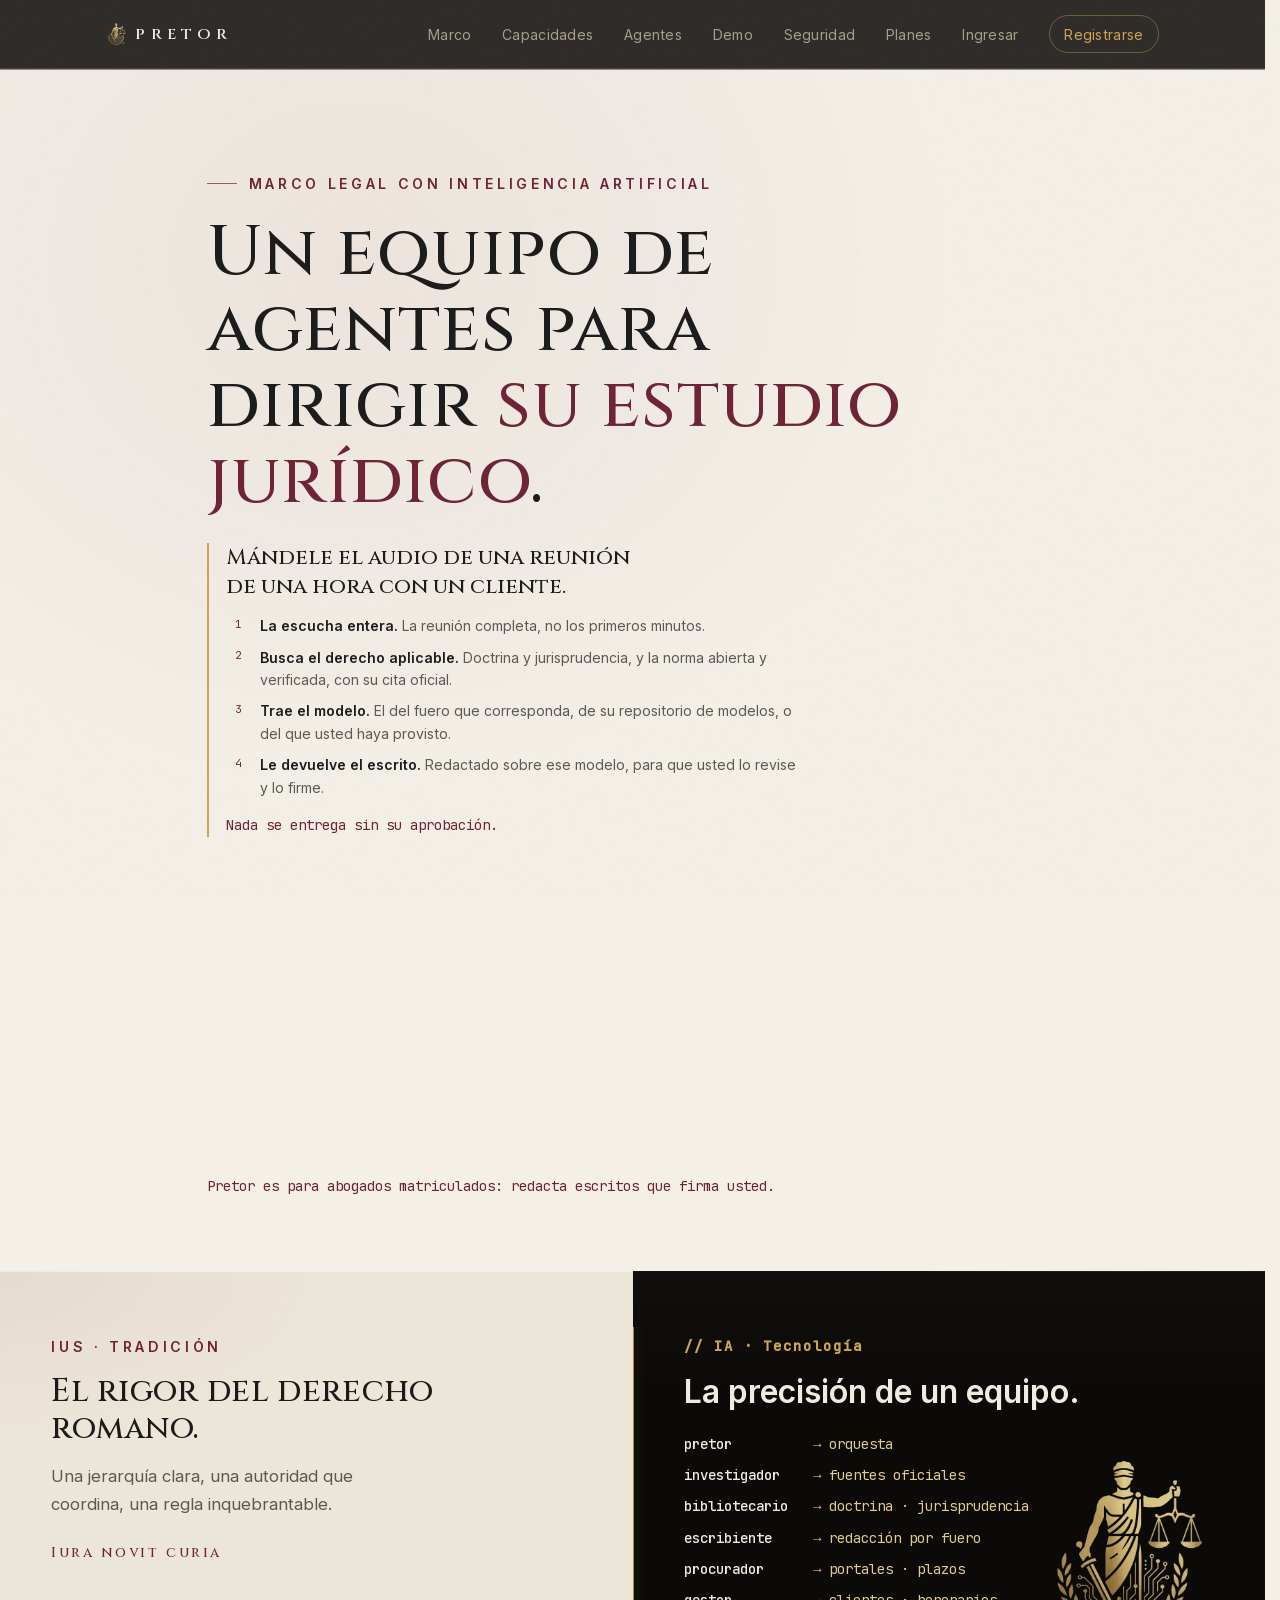
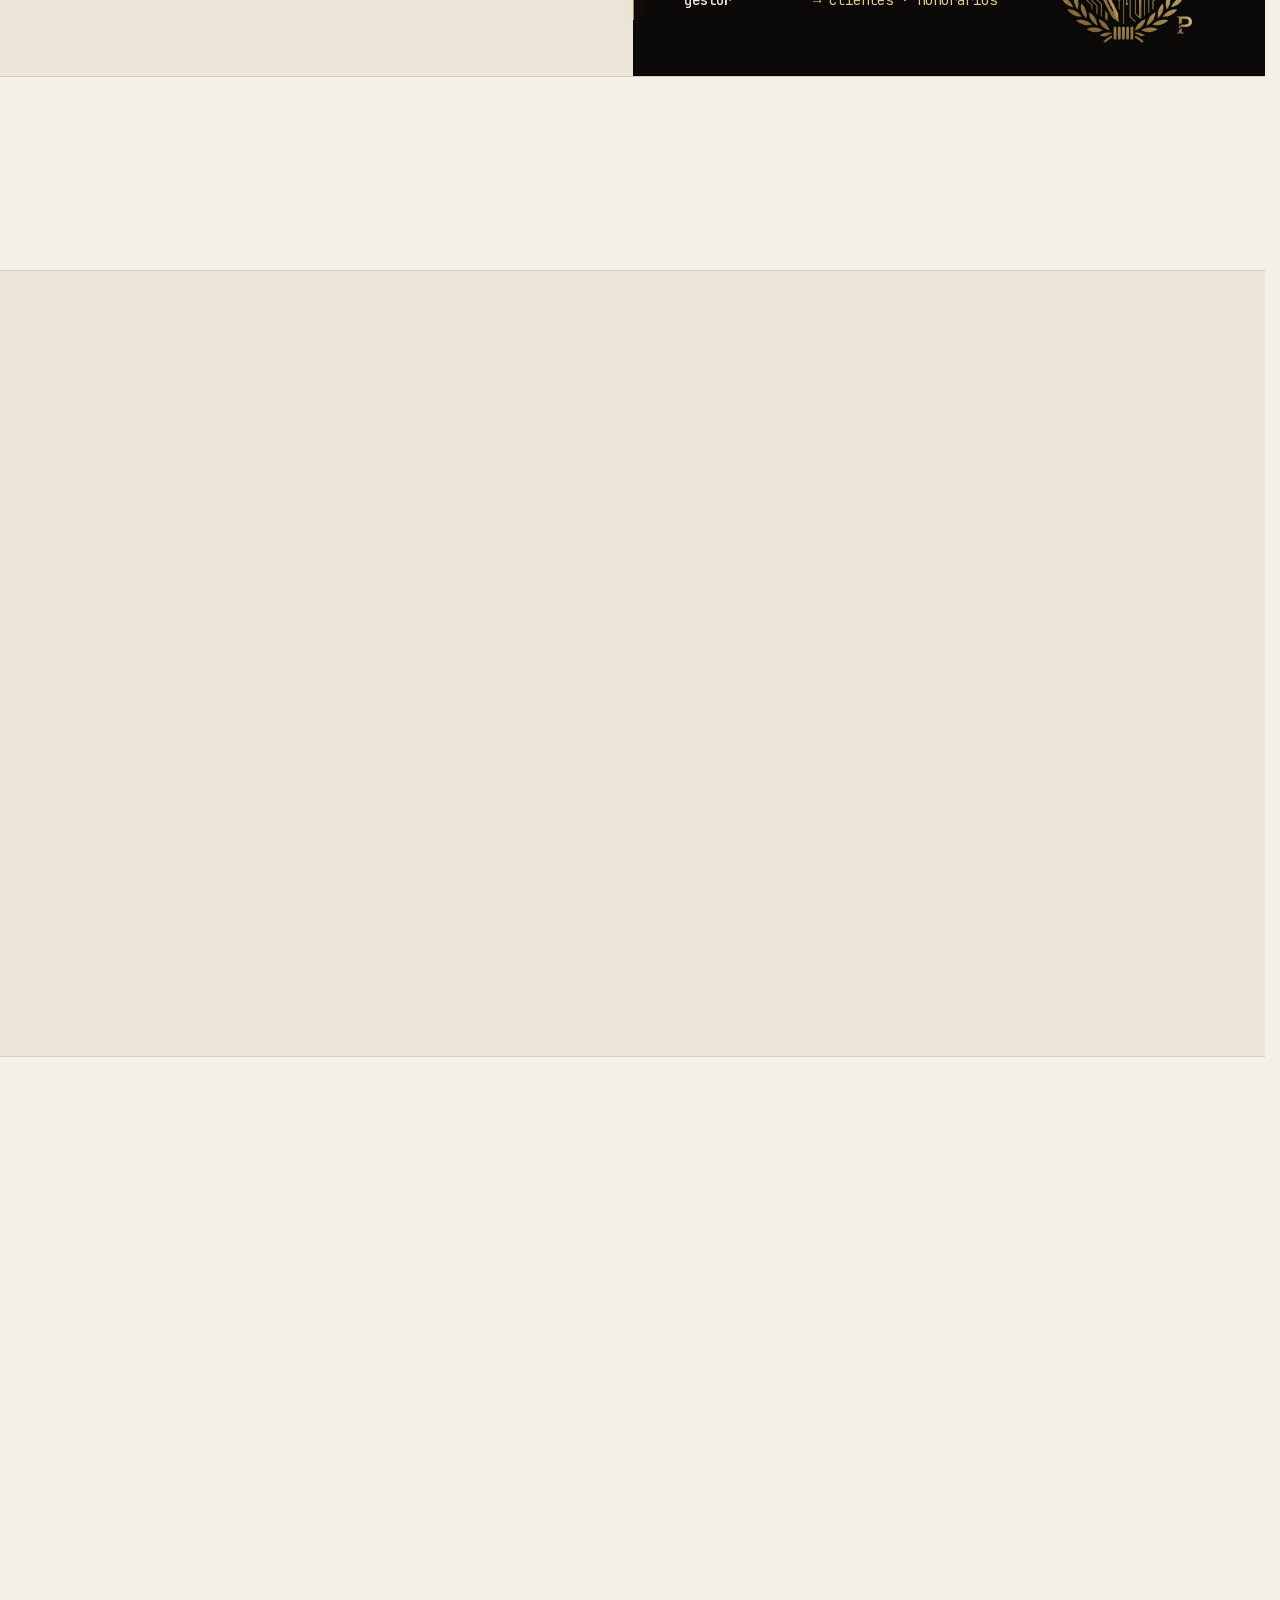
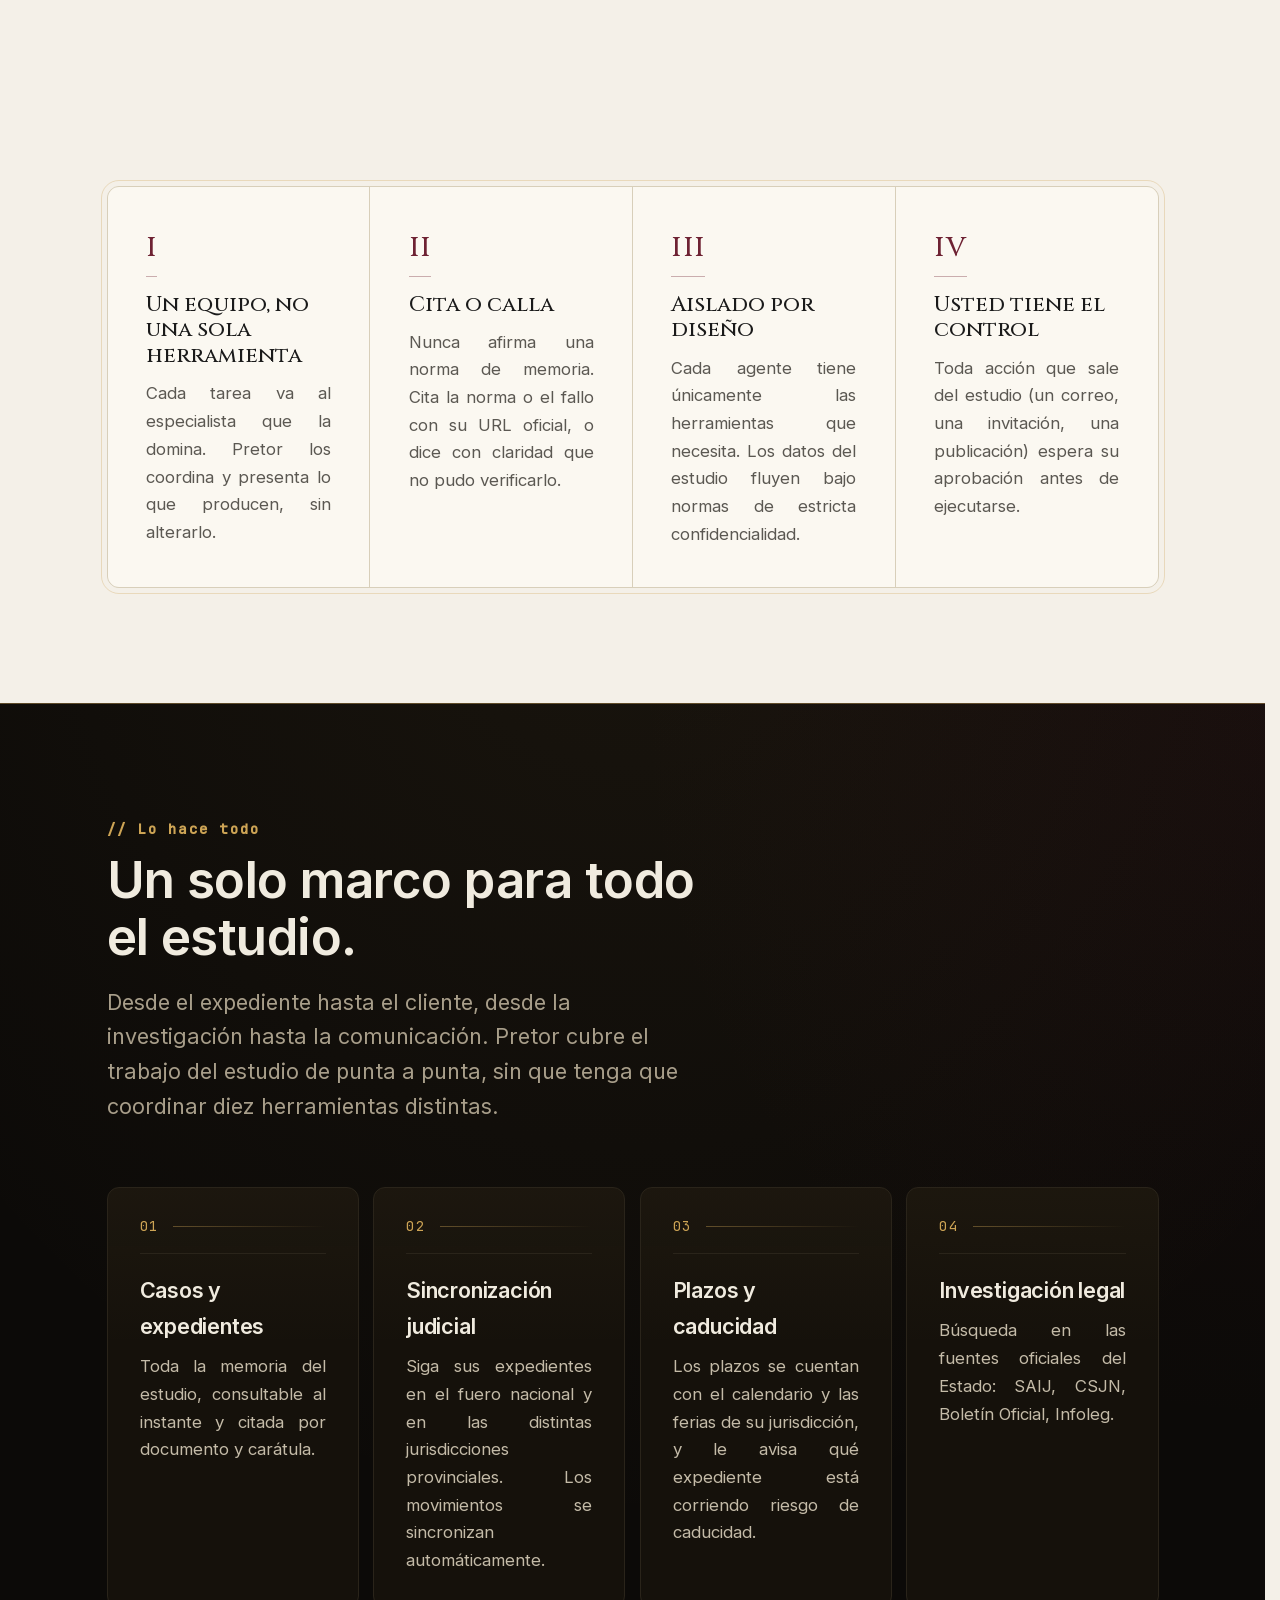
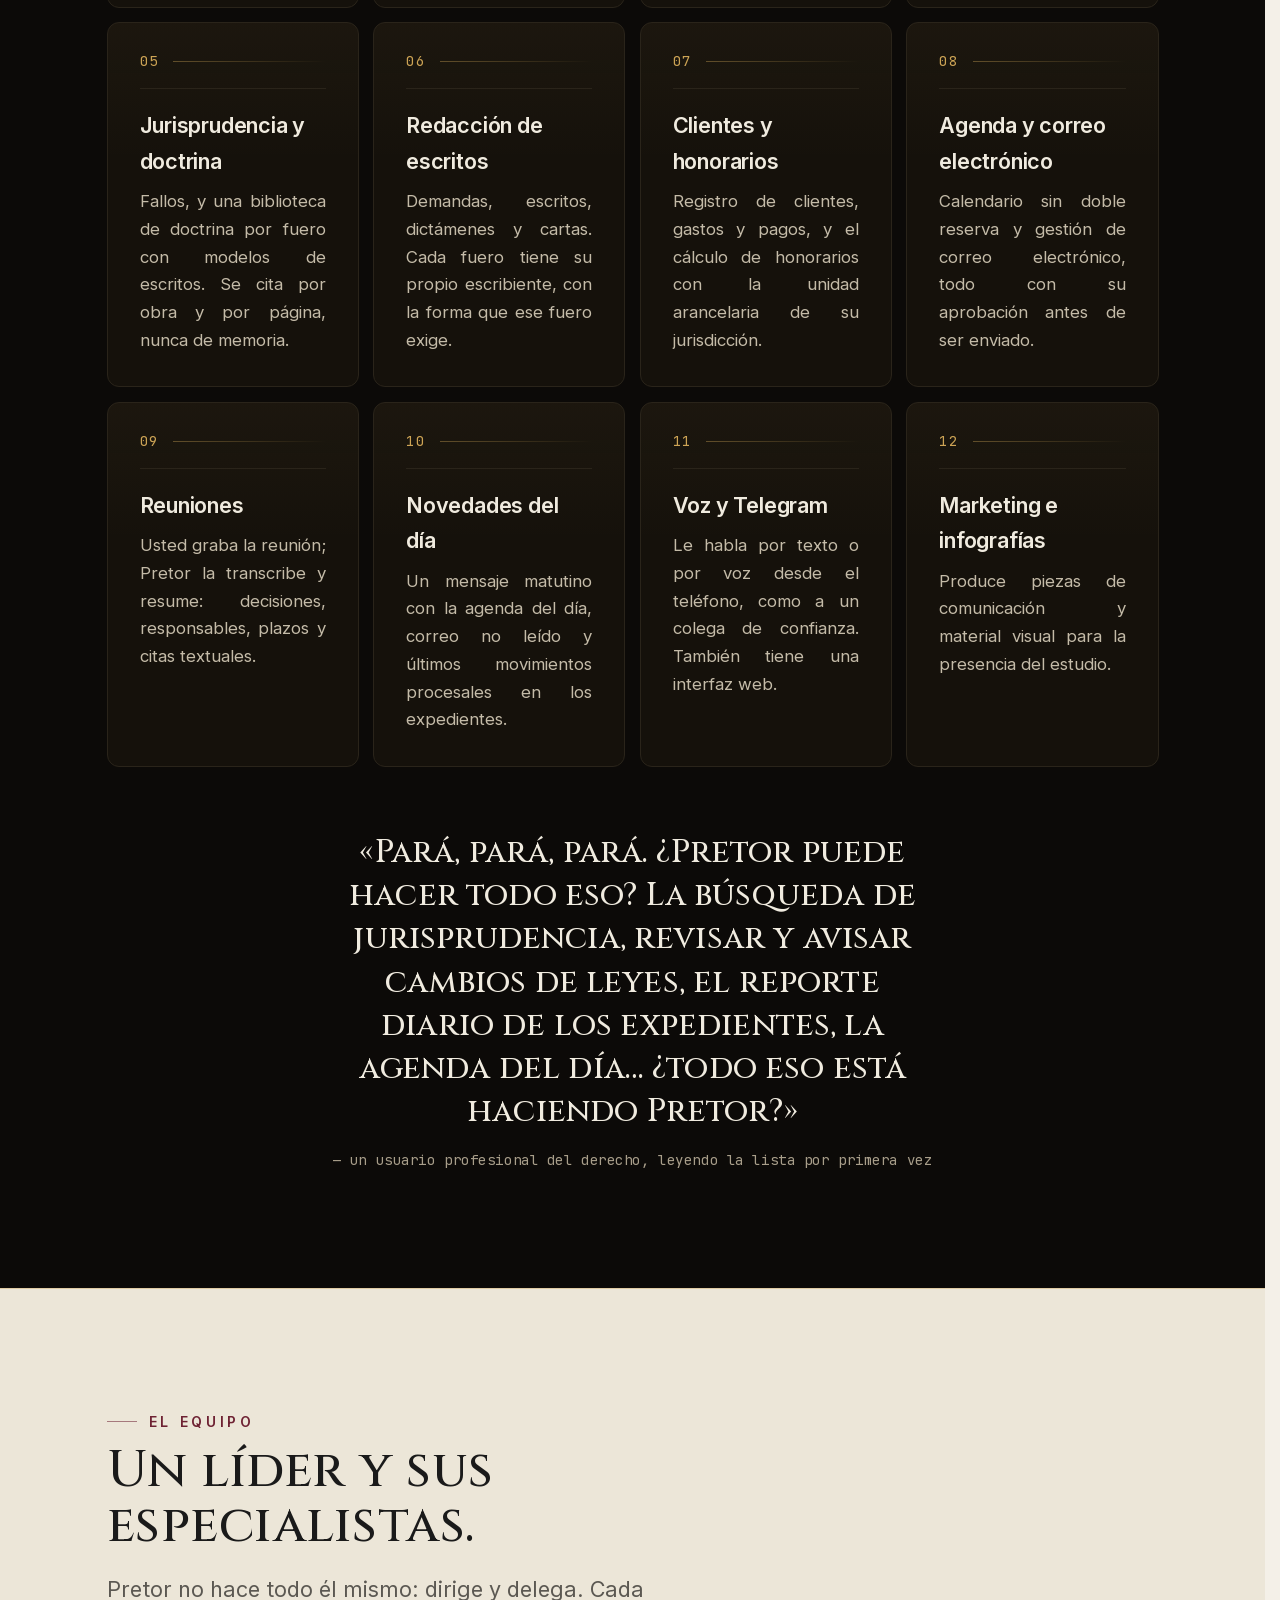
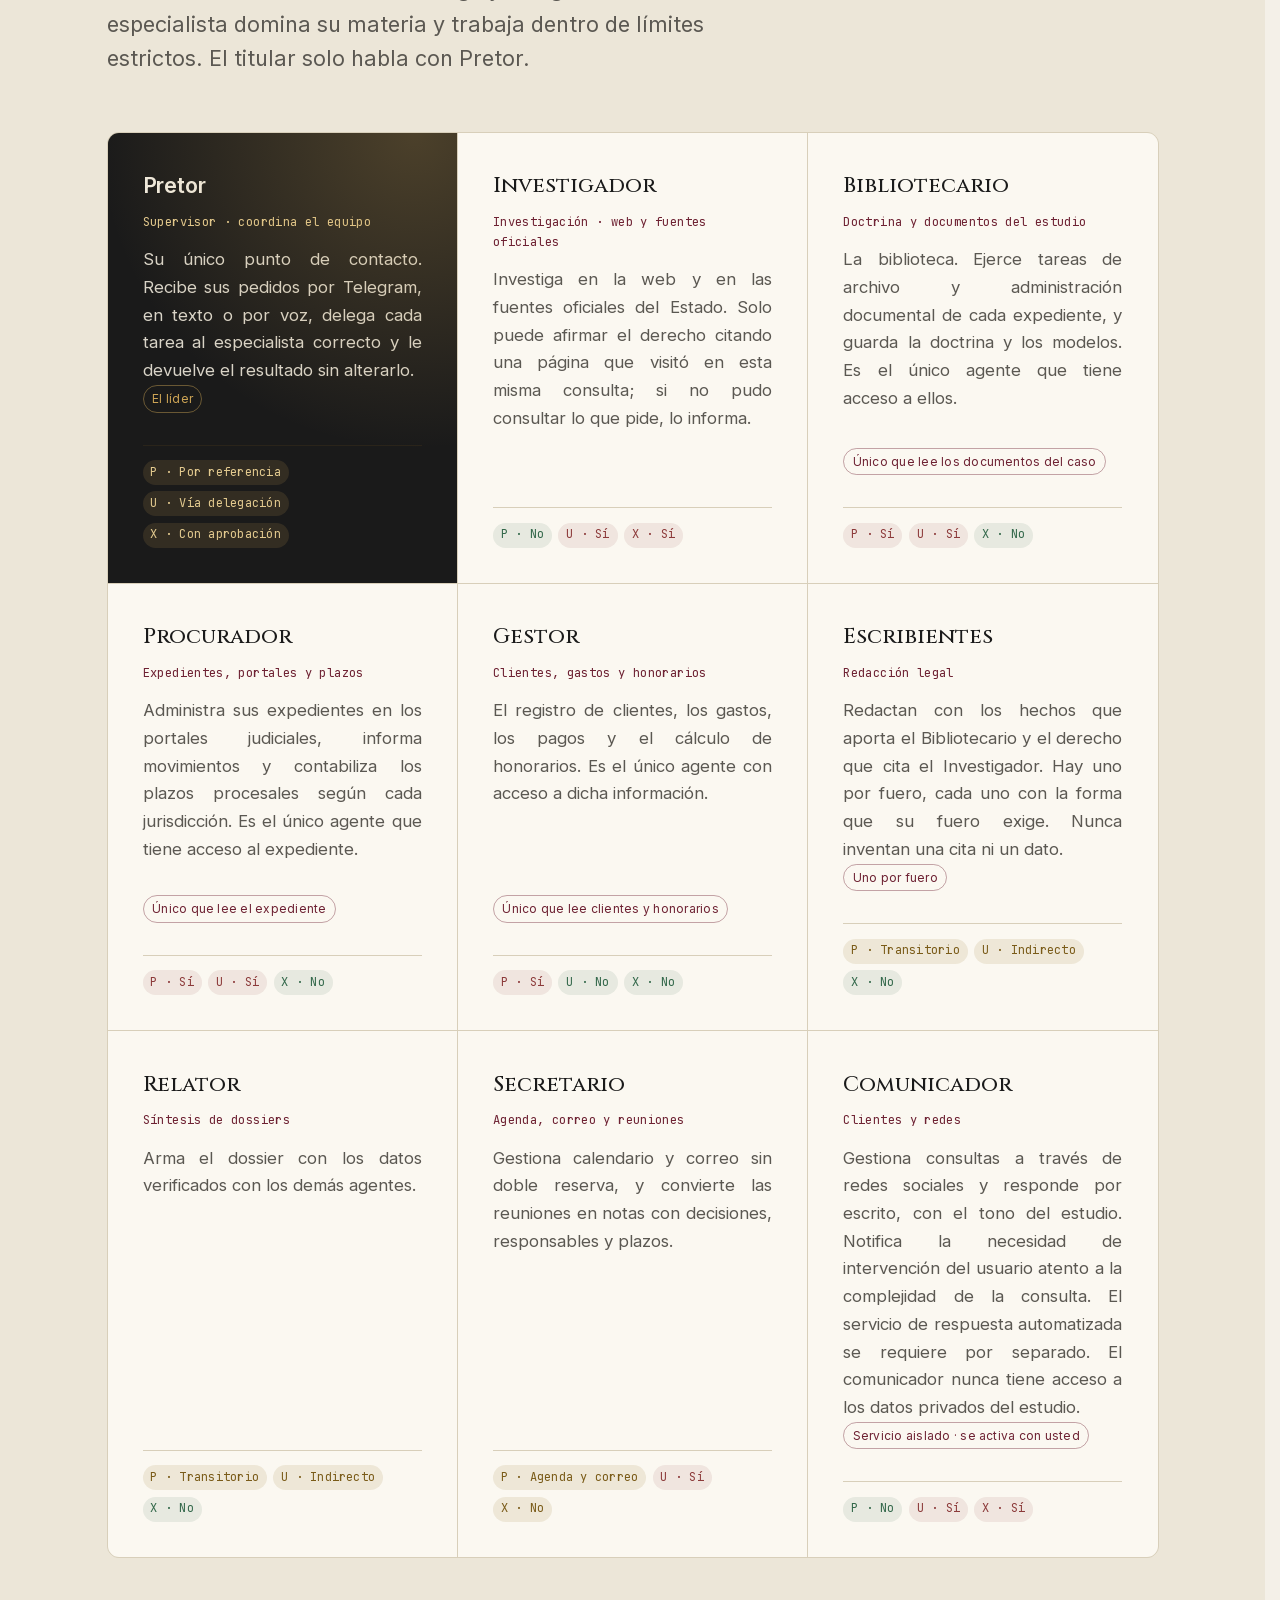
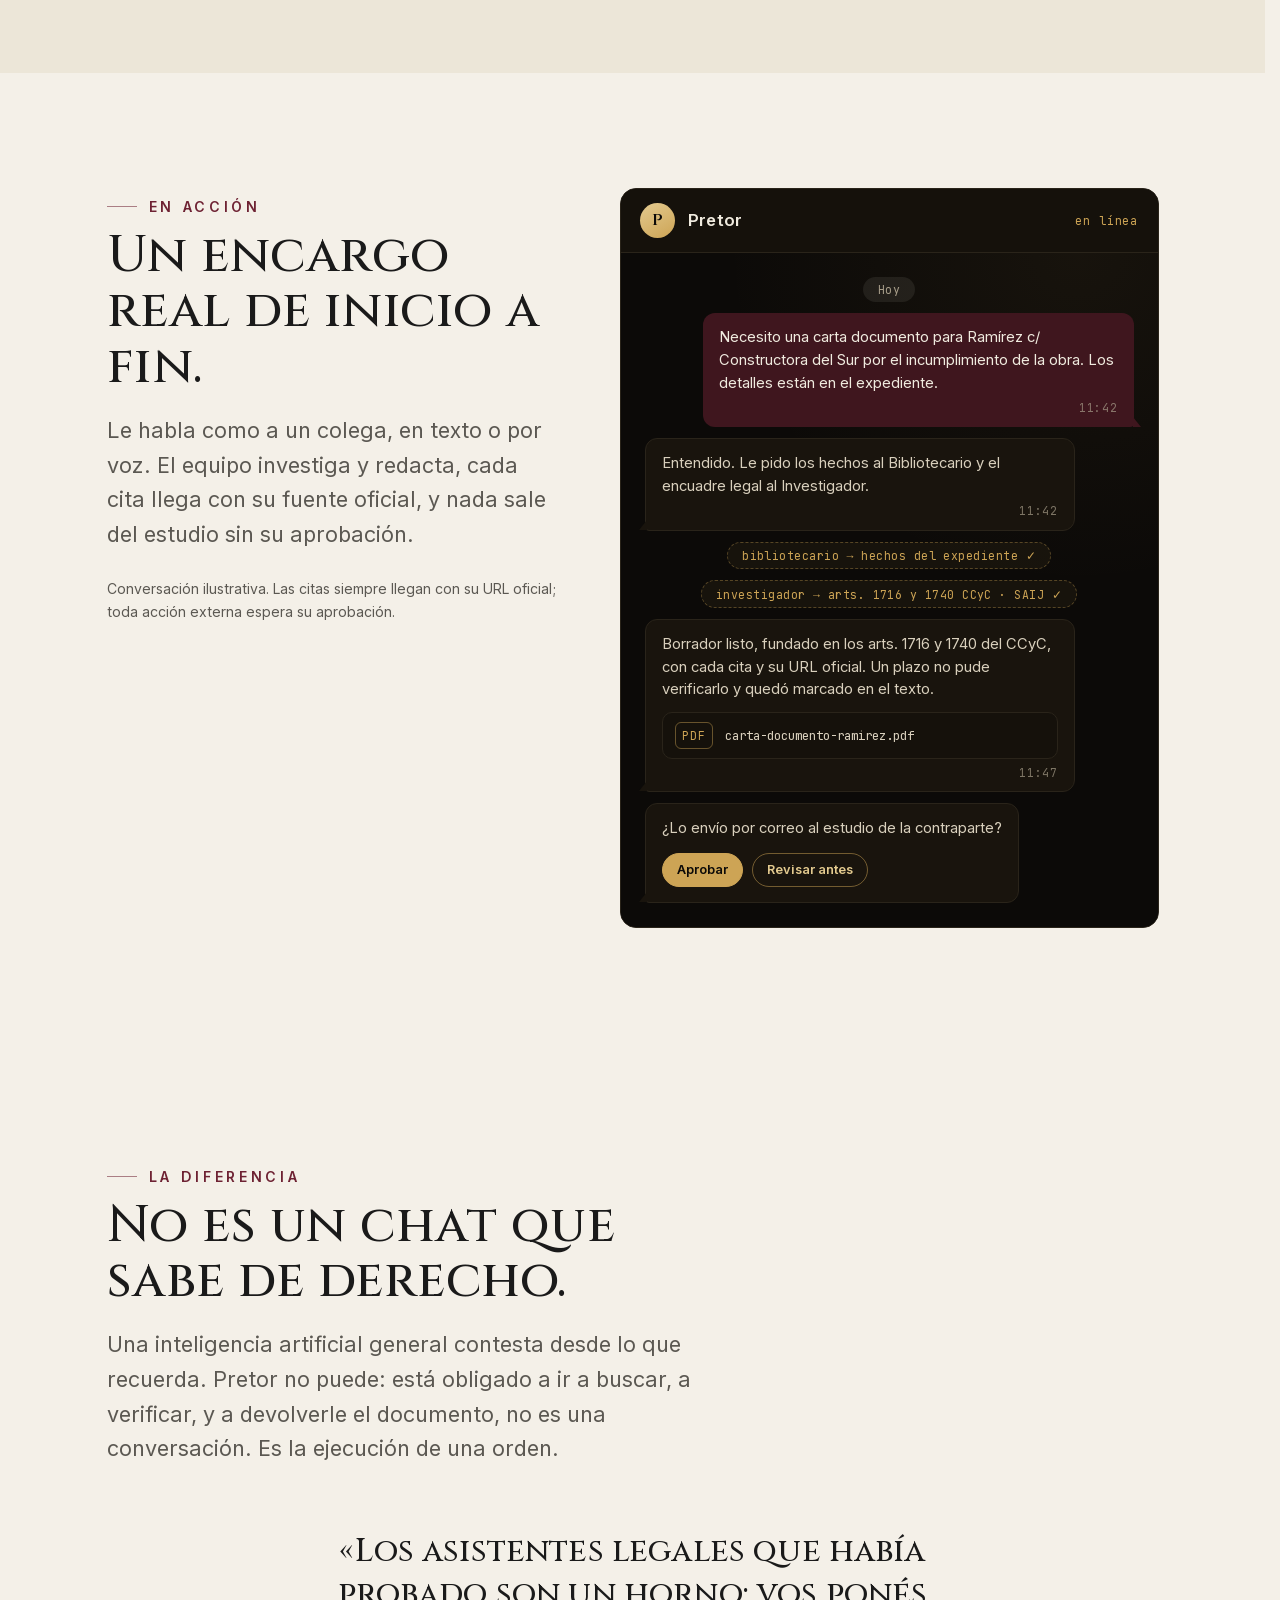
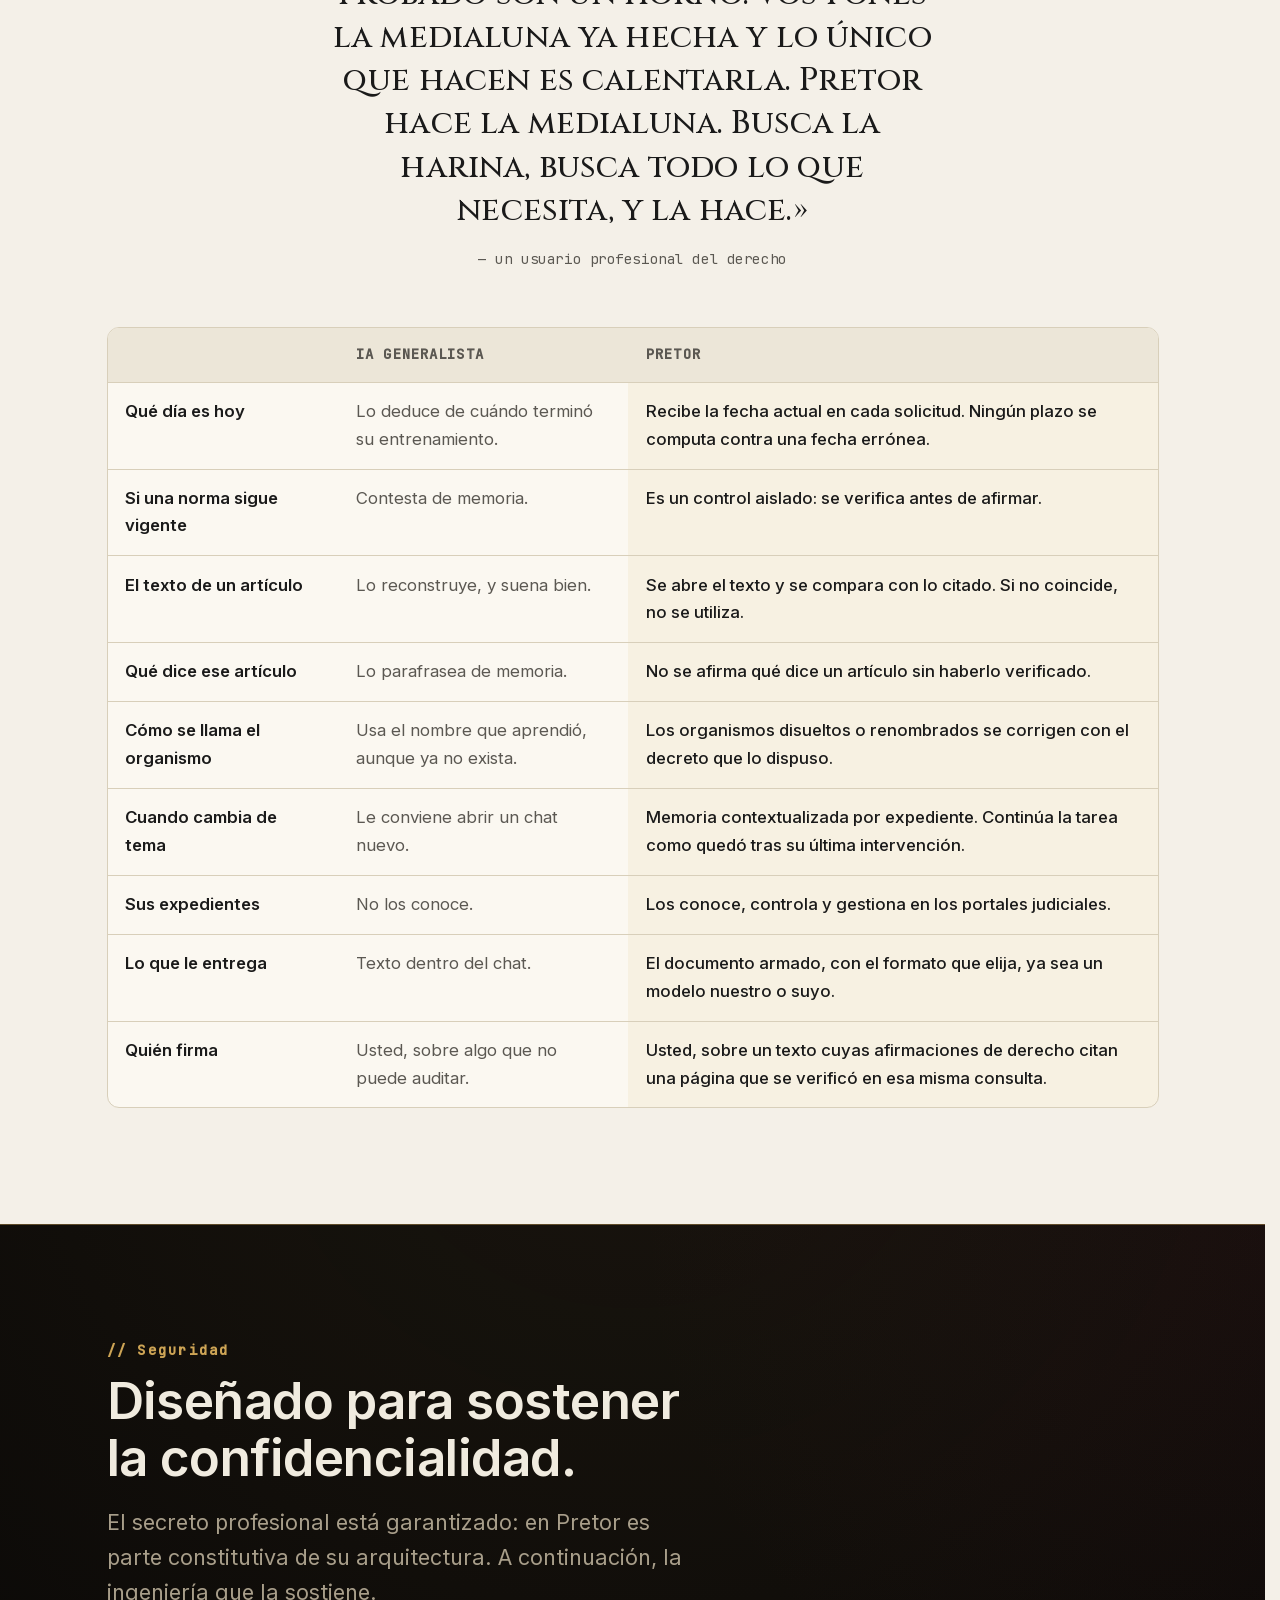
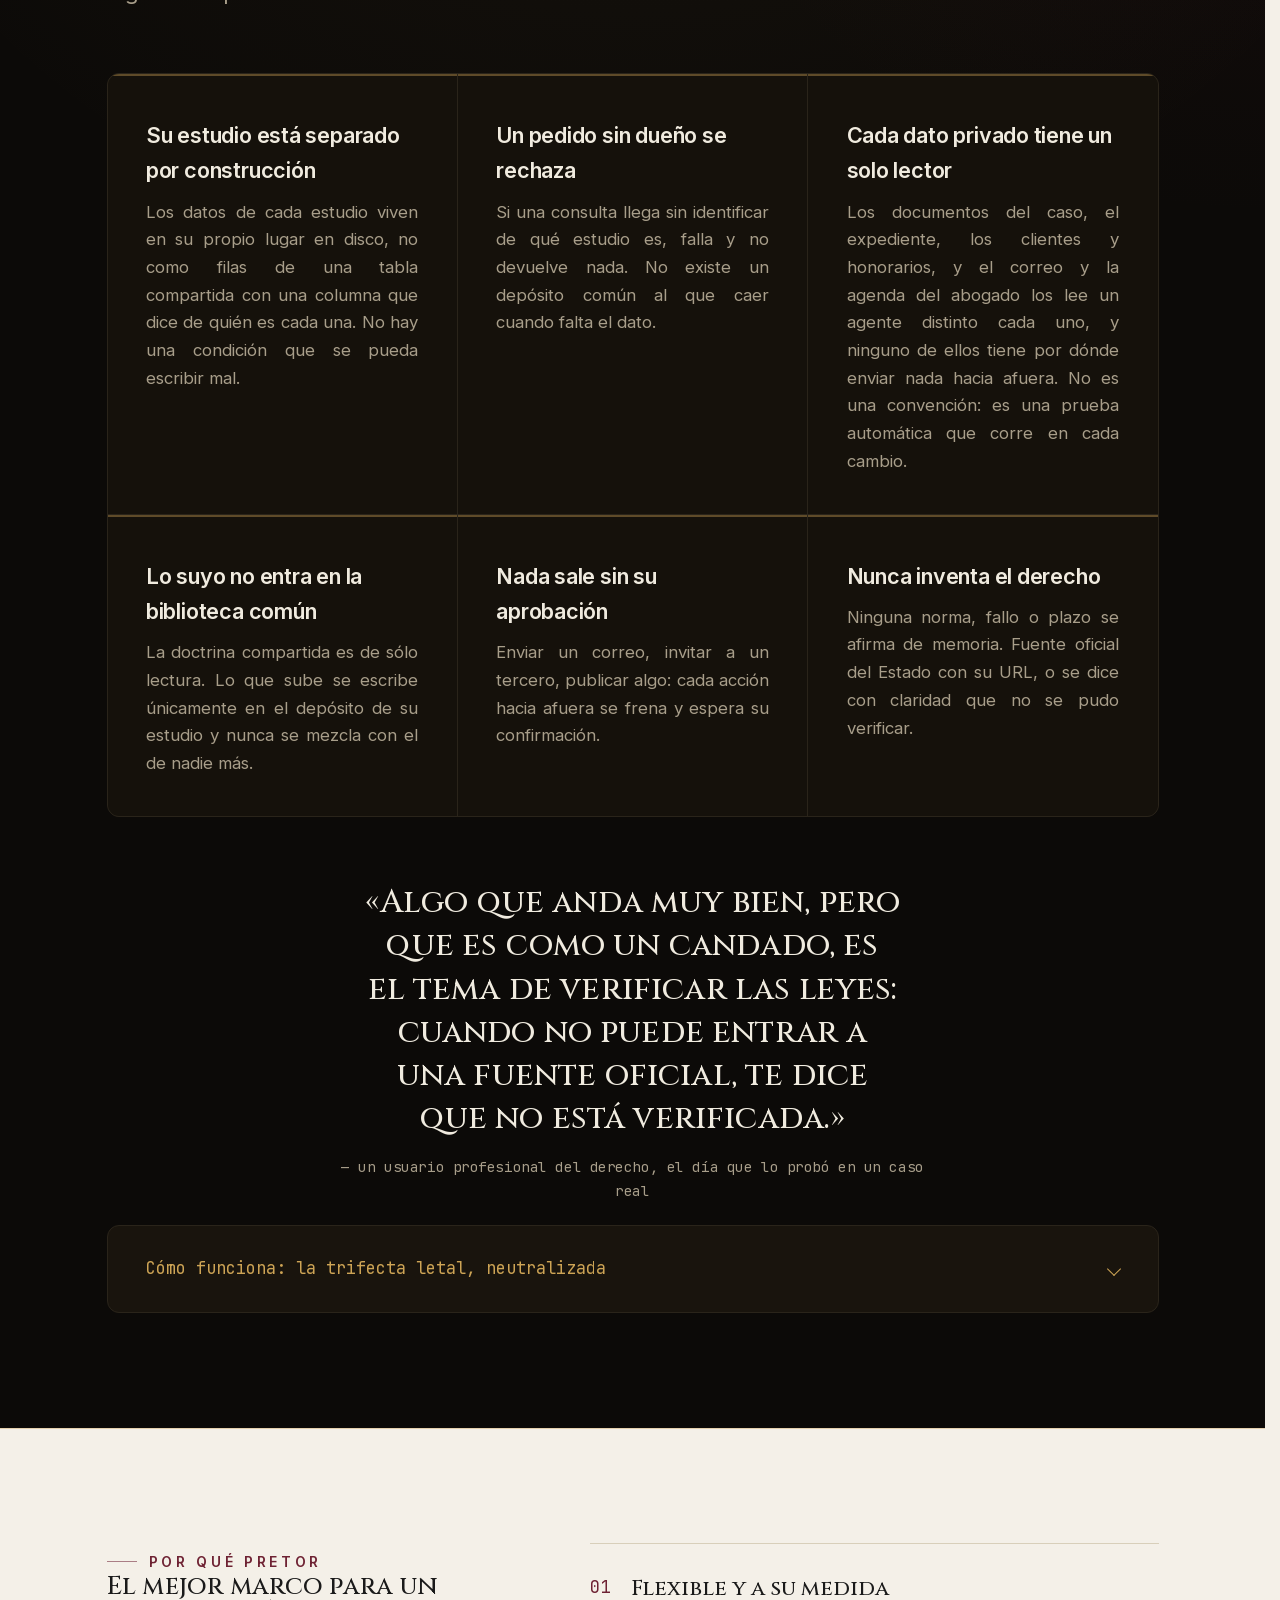
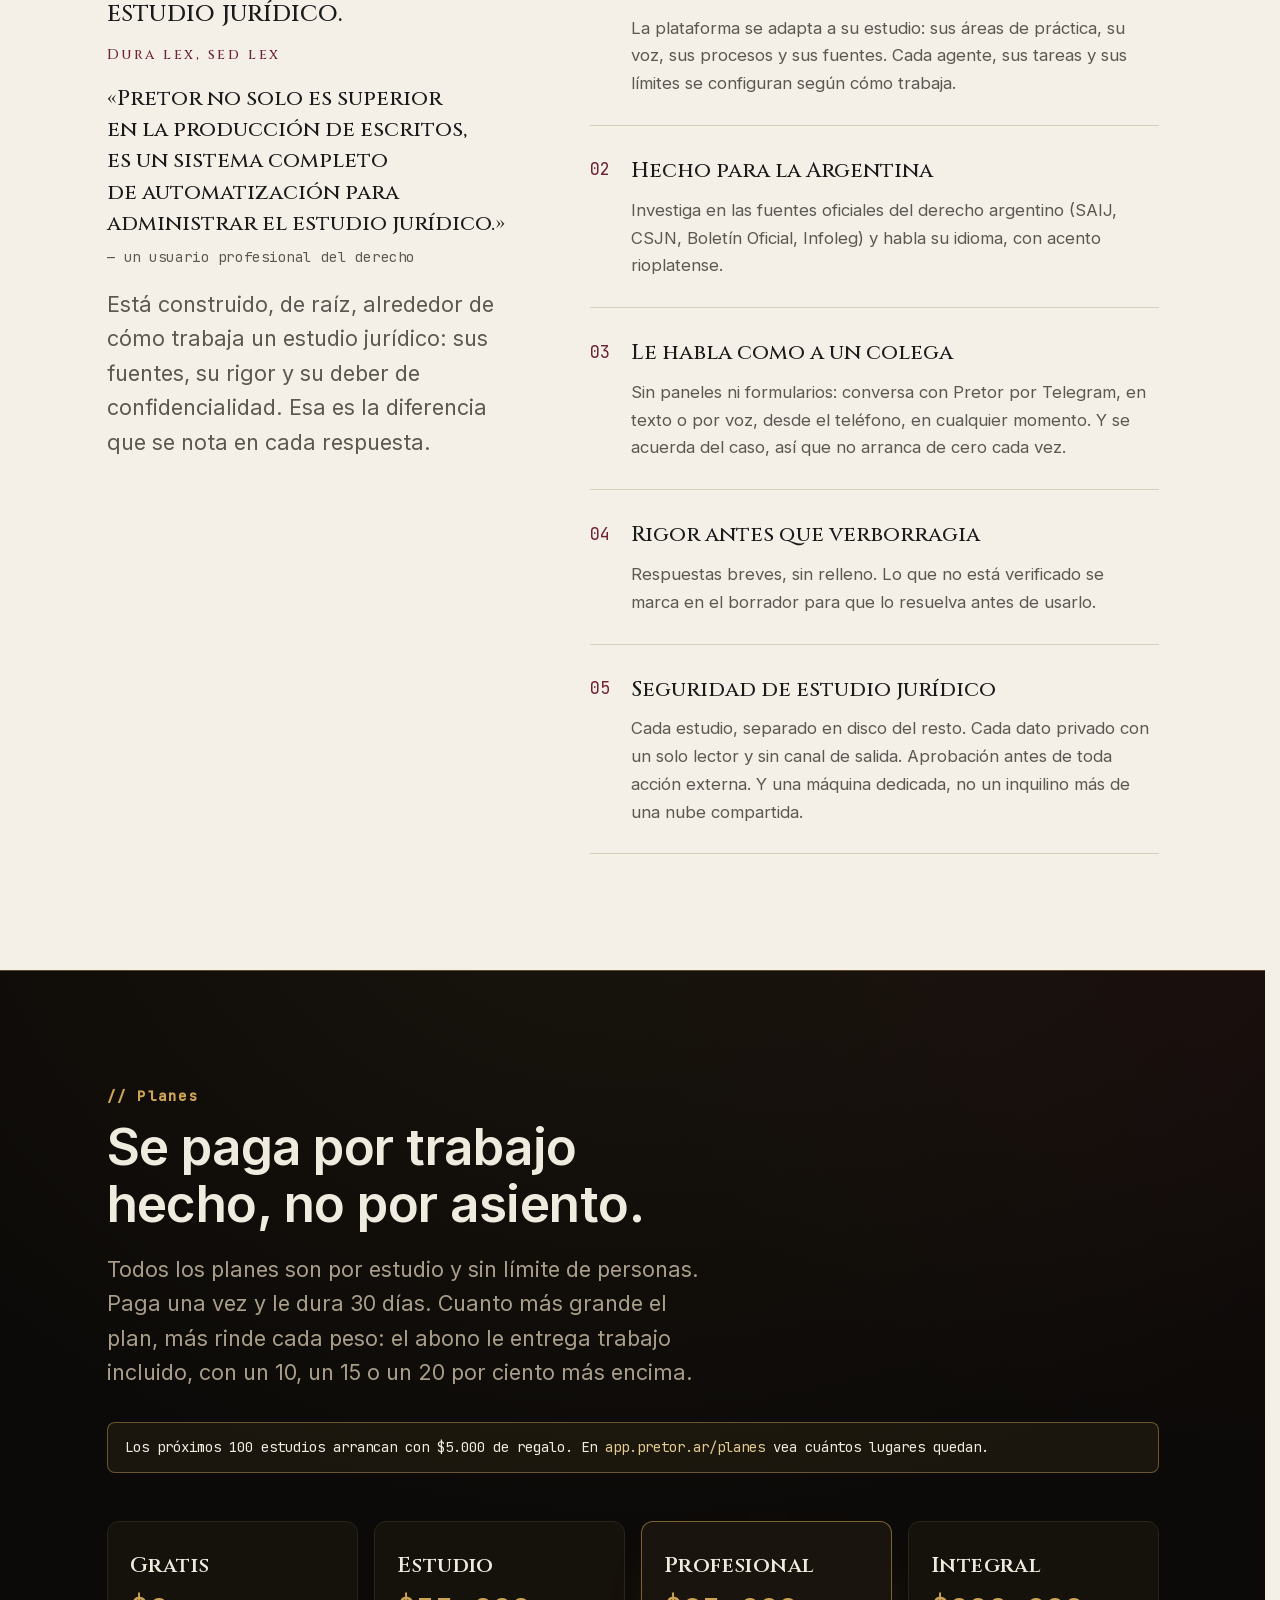
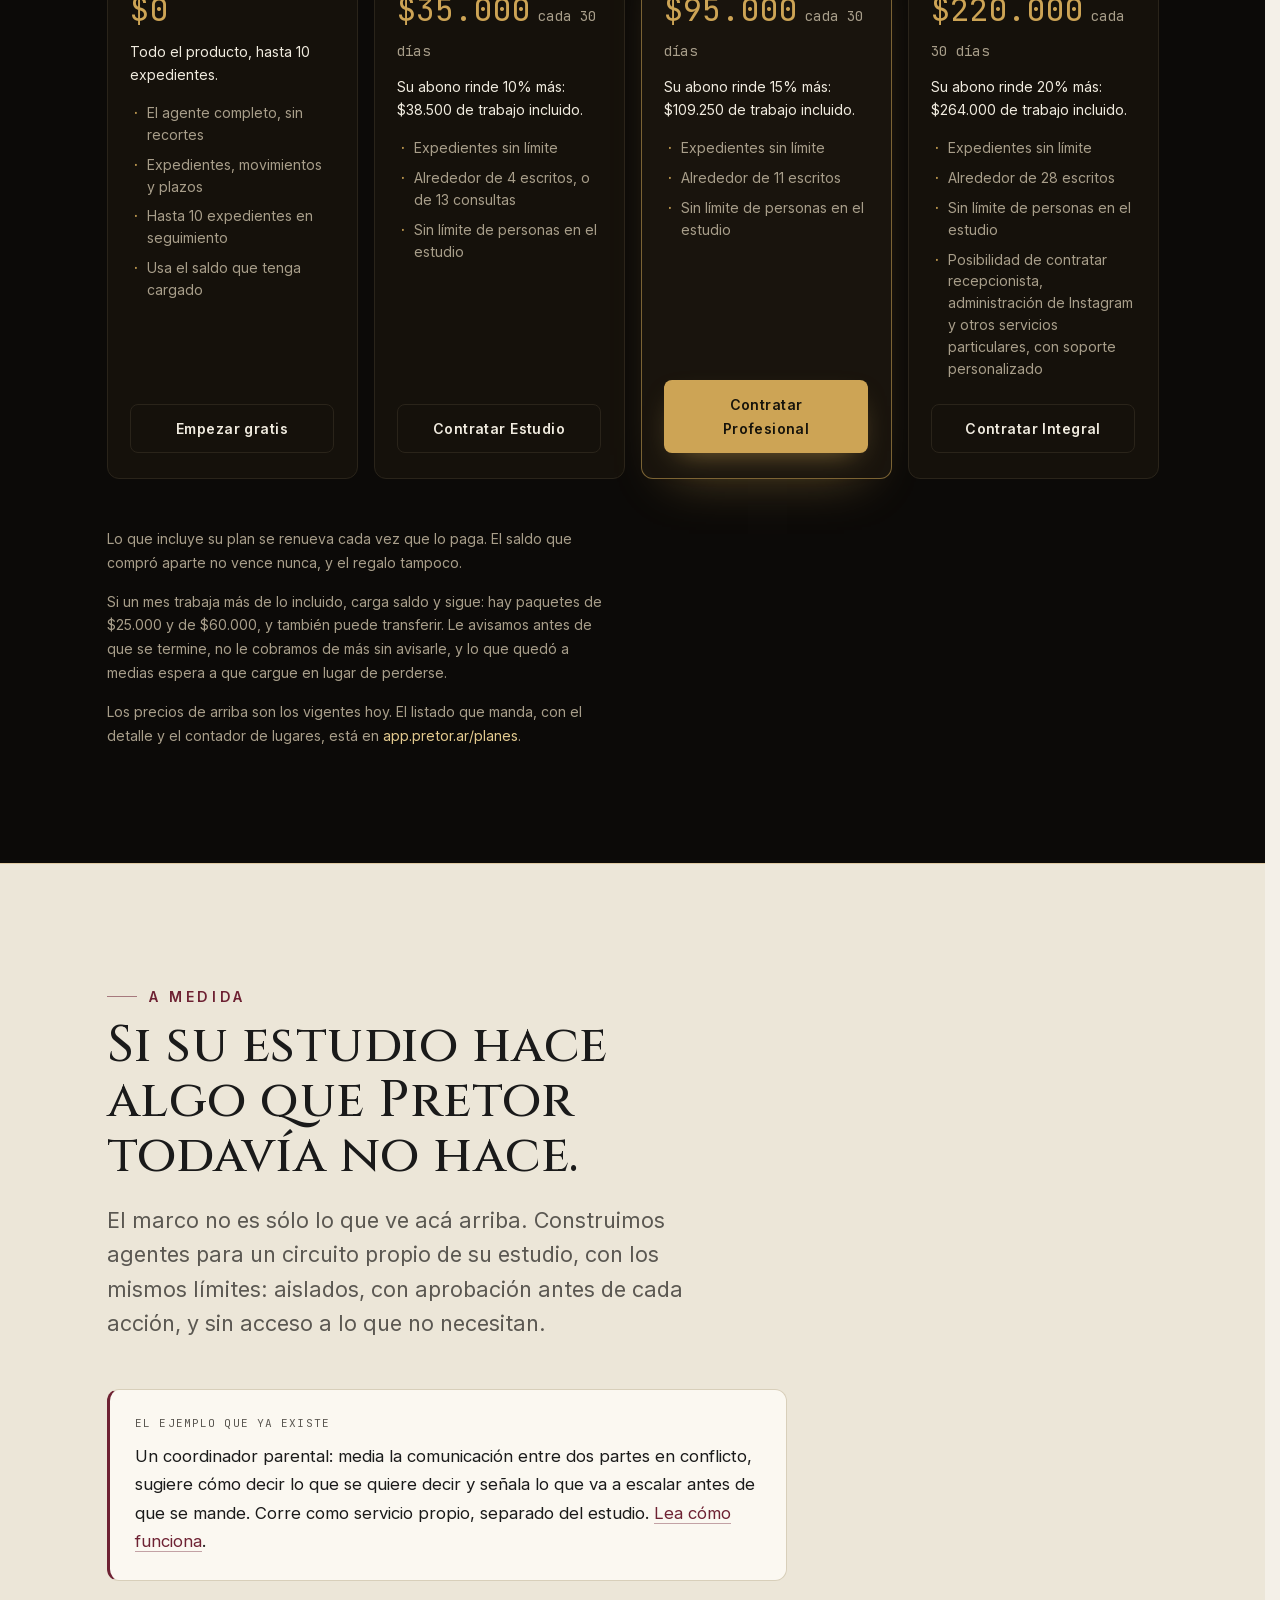
==== commit a34c5cad: "[PRE-84] Narrow the coordinador claims to what its code enforces Closing a case and a model failure " ====
--- a/index.html
+++ b/index.html
@@ -1488,7 +1488,7 @@
             <p class="medida__label">El ejemplo que ya existe</p>
             <p class="medida__text">
               Un coordinador parental: media la comunicación entre dos partes en conflicto, sugiere
-              cómo decir lo que se quiere decir y corrige lo que va a escalar antes de que se mande.
+              cómo decir lo que se quiere decir y señala lo que va a escalar antes de que se mande.
               Corre como servicio propio, separado del estudio.
               <a href="/blog/coordinador-parental/">Lea cómo funciona</a>.
             </p>
--- a/_astro/pretor.css
+++ b/_astro/pretor.css
@@ -1970,12 +1970,14 @@
    global `a { color: inherit; text-decoration: none }` renders it as ordinary prose, which is the
    same as not having put a link there. Matches .faq__body a, which solved this already. */
 .empezar__step a,
-.empezar__guide a {
+.empezar__guide a,
+.medida__text a {
   color: var(--oxblood);
   border-bottom: 1px solid color-mix(in srgb, var(--oxblood) 40%, transparent);
 }
 .empezar__step a:hover,
-.empezar__guide a:hover {
+.empezar__guide a:hover,
+.medida__text a:hover {
   border-color: var(--oxblood);
 }
 .empezar__guide {
@@ -2759,6 +2761,10 @@
 .legal__block p + p,
 .legal__block ul + p,
 .legal__block p + ul,
+.legal__block ol + p,
+.legal__block p + ol,
+.legal__block pre + p,
+.legal__block div + p,
 .legal__block p + div {
   margin-top: 1.1rem;
 }
@@ -2804,7 +2810,8 @@
 }
 /* La tabla desborda en teléfono; scrollea dentro de su caja y nunca
    empuja el ancho de la página. */
-.legal__table-wrap {
+.legal__table-wrap,
+.post__diagram {
   margin-top: 1.4rem;
   overflow-x: auto;
   border: 1px solid var(--line);
@@ -2853,6 +2860,66 @@
 }
 .footer__legal a:hover {
   border-bottom-color: currentColor;
+}
+.legal__block code {
+  font-family: var(--mono);
+  font-size: .88em;
+  padding: .05em .35em;
+  background: var(--stone-card);
+  border: 1px solid var(--line);
+  border-radius: 4px;
+  overflow-wrap: anywhere;
+}
+.post__diagram {
+  padding: 1rem 1.2rem;
+  font-family: var(--mono);
+  font-size: .78rem;
+  line-height: 1.45;
+}
+.post__diagram code {
+  padding: 0;
+  font-size: inherit;
+  background: none;
+  border: 0;
+}
+.post__note {
+  margin-top: 2rem;
+  padding: 1.3rem 1.5rem;
+  background: var(--stone-card);
+  border: 1px solid var(--line);
+  border-radius: var(--radius);
+}
+.blog__list {
+  list-style: none;
+  margin-top: clamp(2.6rem, 5vw, 3.6rem);
+  border-top: 1px solid var(--line);
+}
+.blog__entry {
+  padding-block: 1.8rem;
+  border-bottom: 1px solid var(--line);
+}
+.blog__entry time {
+  font-family: var(--mono);
+  font-size: var(--step--1);
+  color: var(--muted);
+}
+.blog__entry h2 {
+  margin-top: .5rem;
+  font-family: var(--serif);
+  font-weight: 500;
+  font-size: var(--step-2);
+  line-height: 1.18;
+}
+.blog__entry h2 a {
+  border-bottom: 1px solid transparent;
+}
+.blog__entry h2 a:hover {
+  color: var(--oxblood);
+  border-bottom-color: var(--oxblood);
+}
+.blog__entry p {
+  margin-top: .6rem;
+  color: var(--muted);
 }
 
 /* ==========================================================================
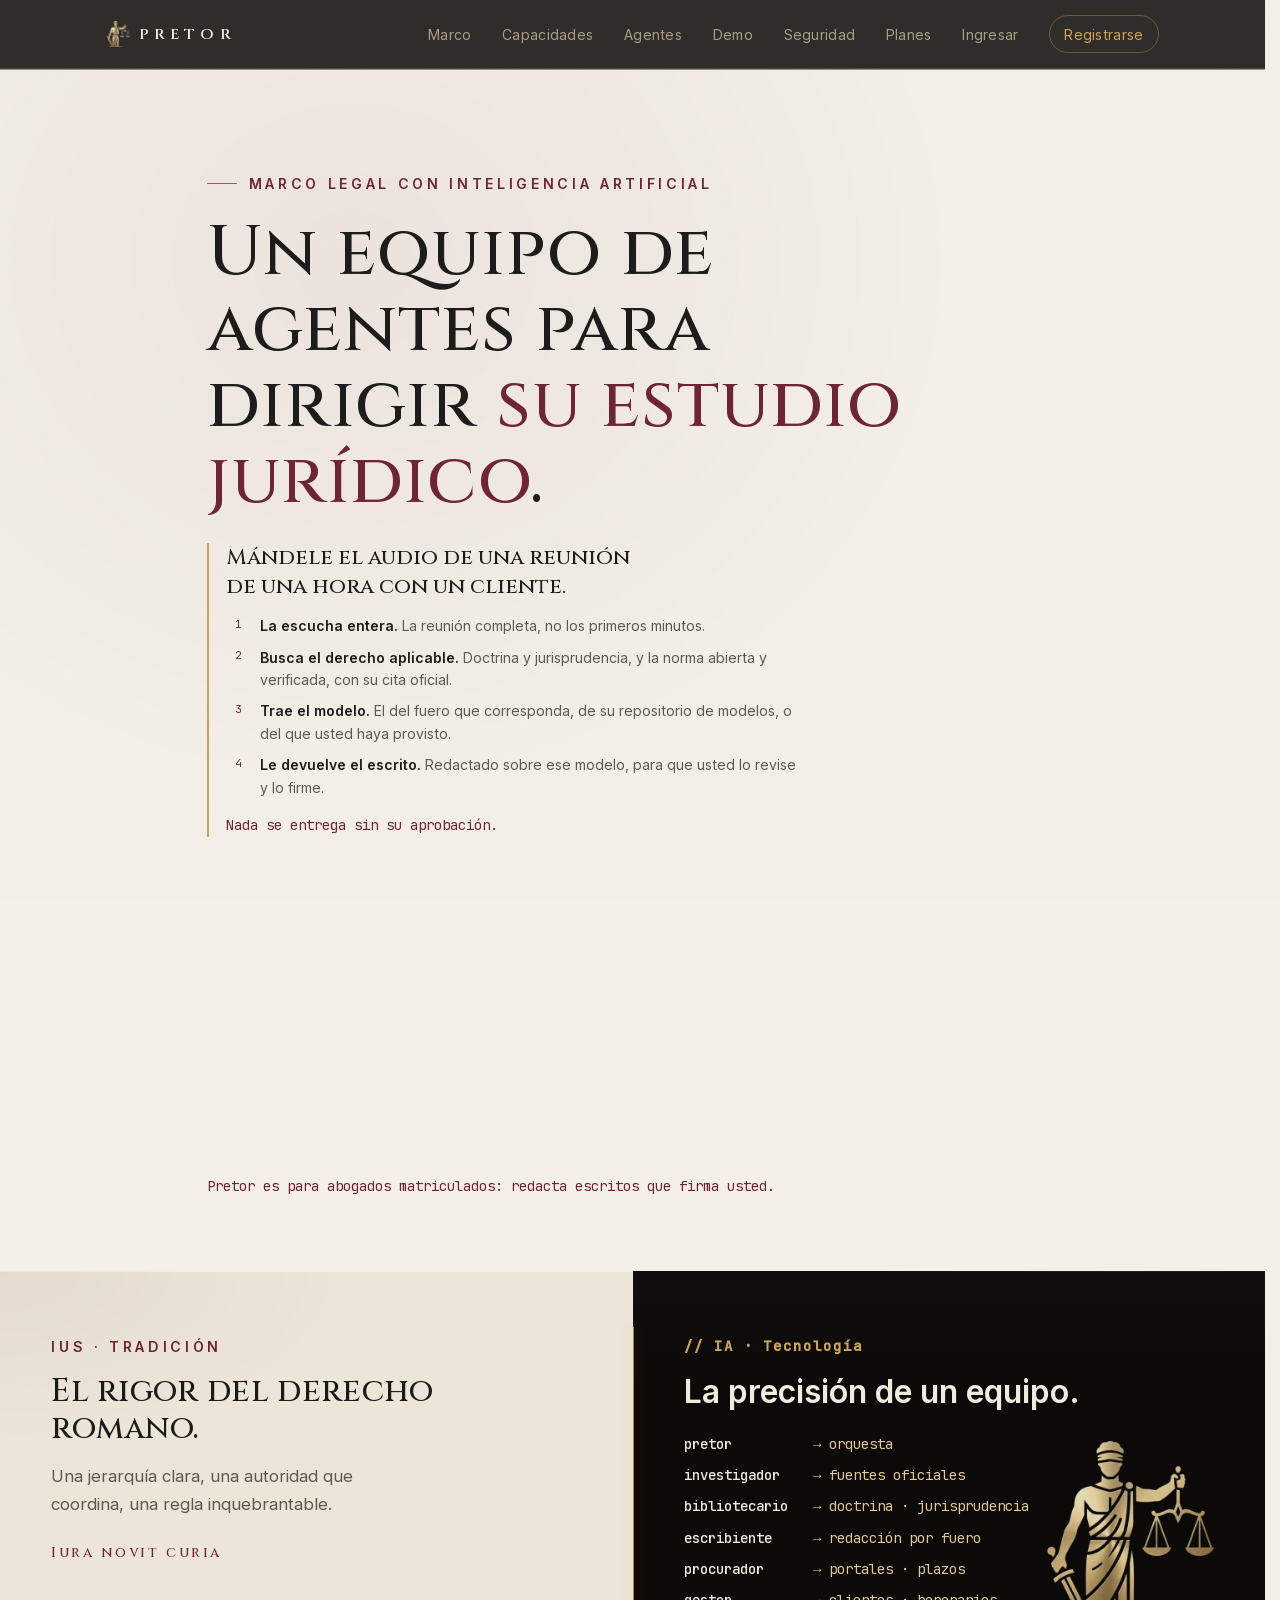
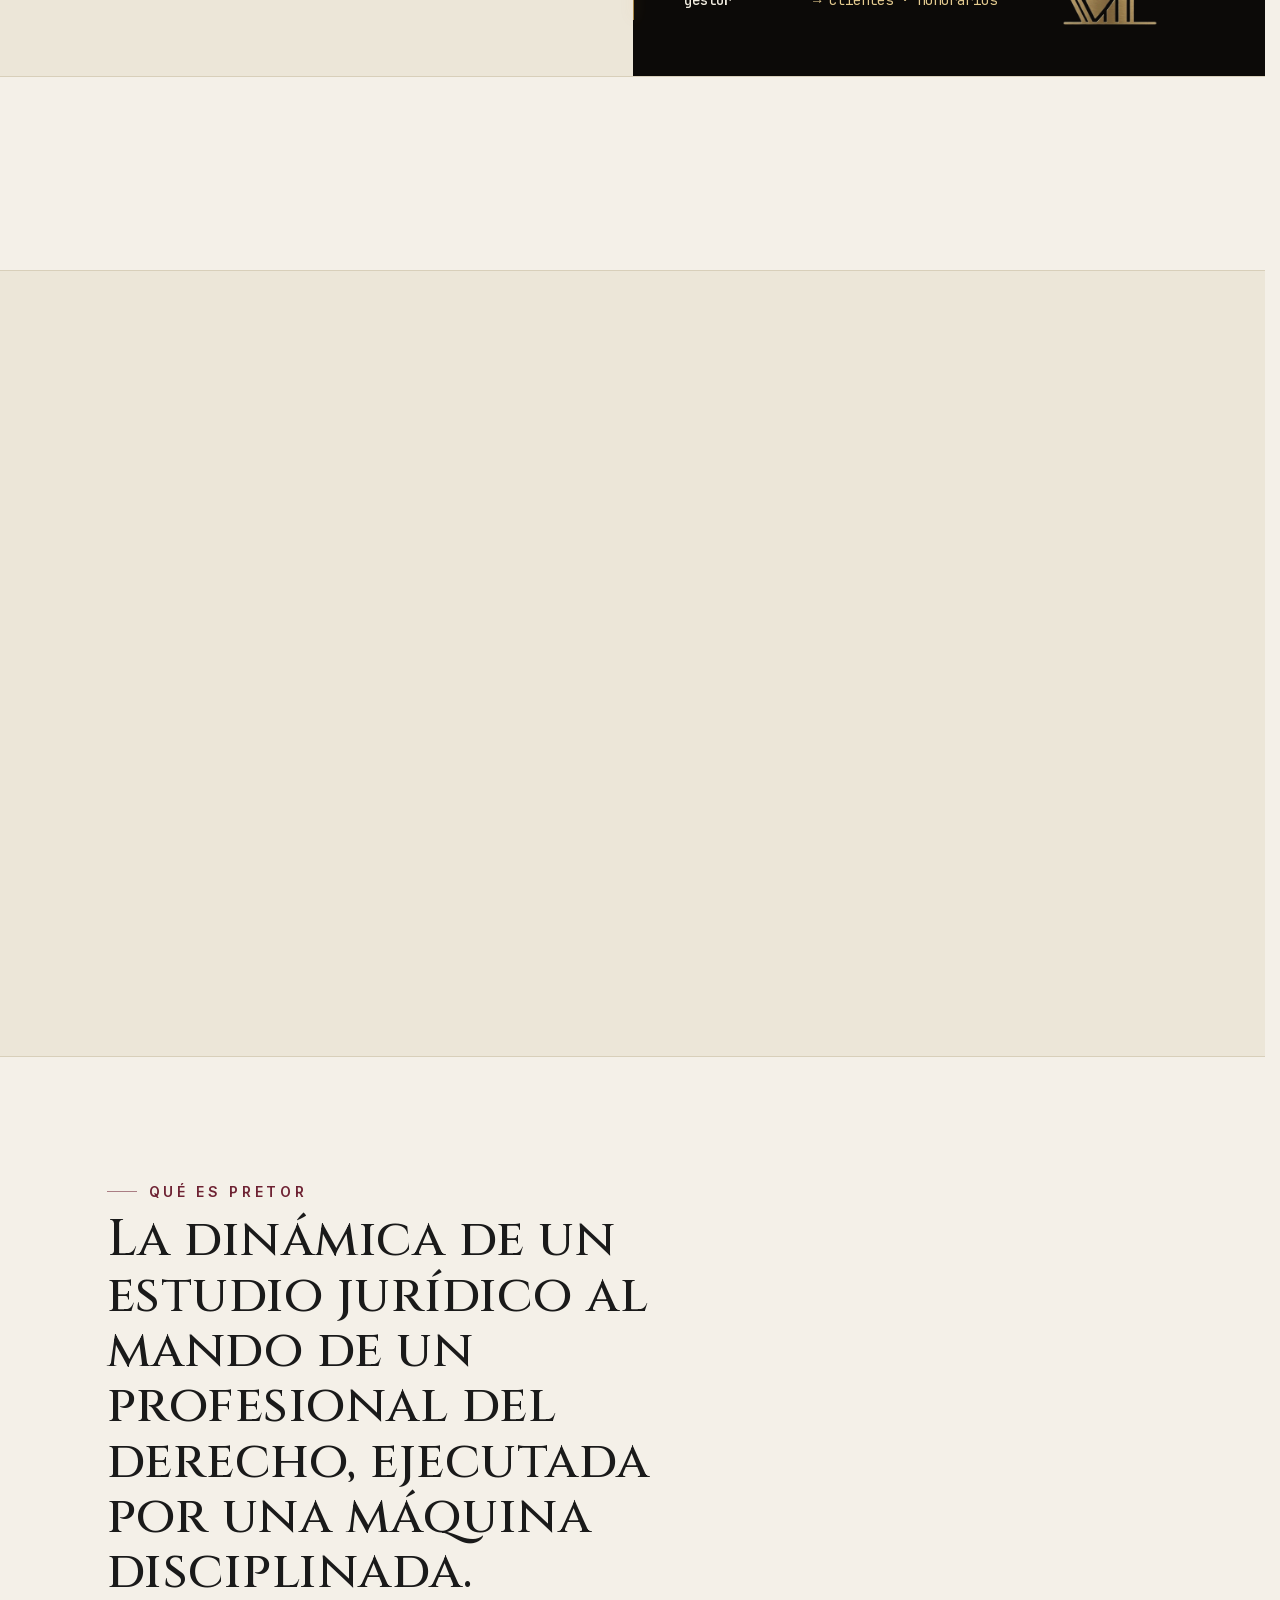
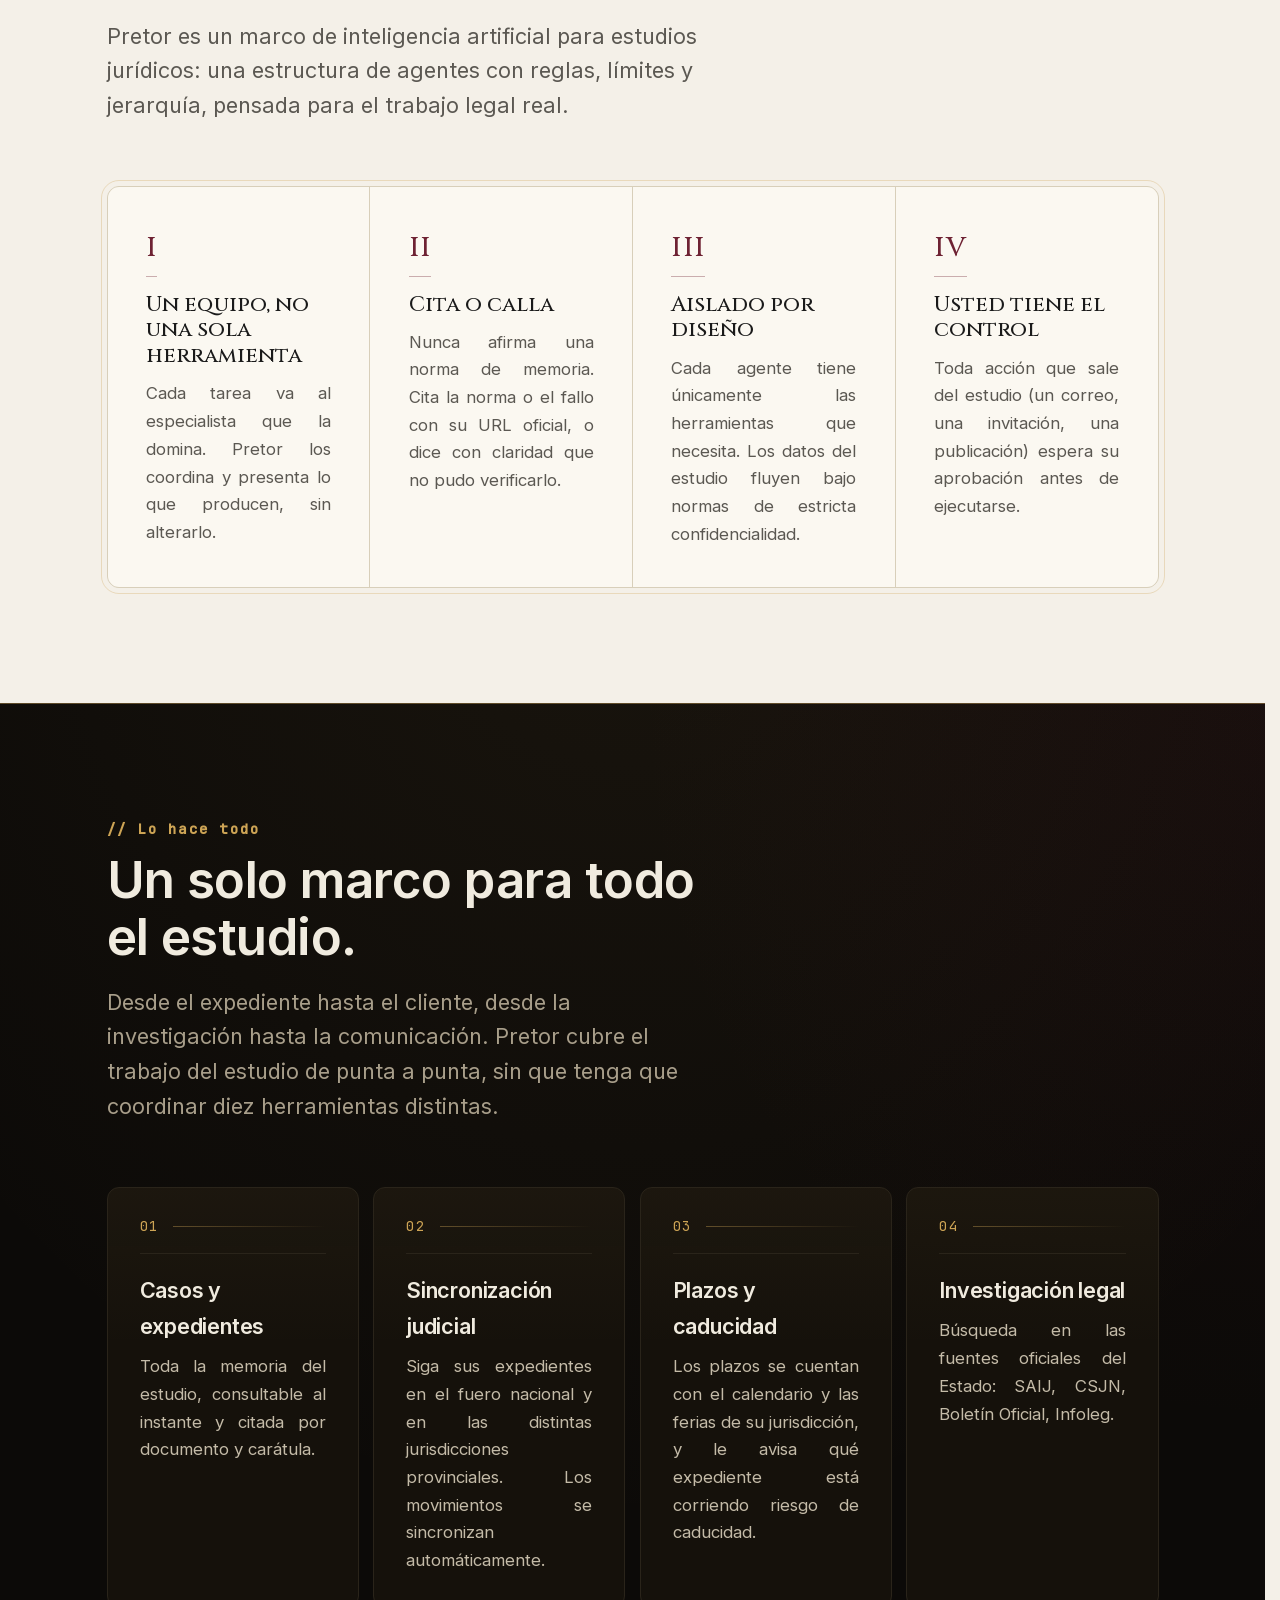
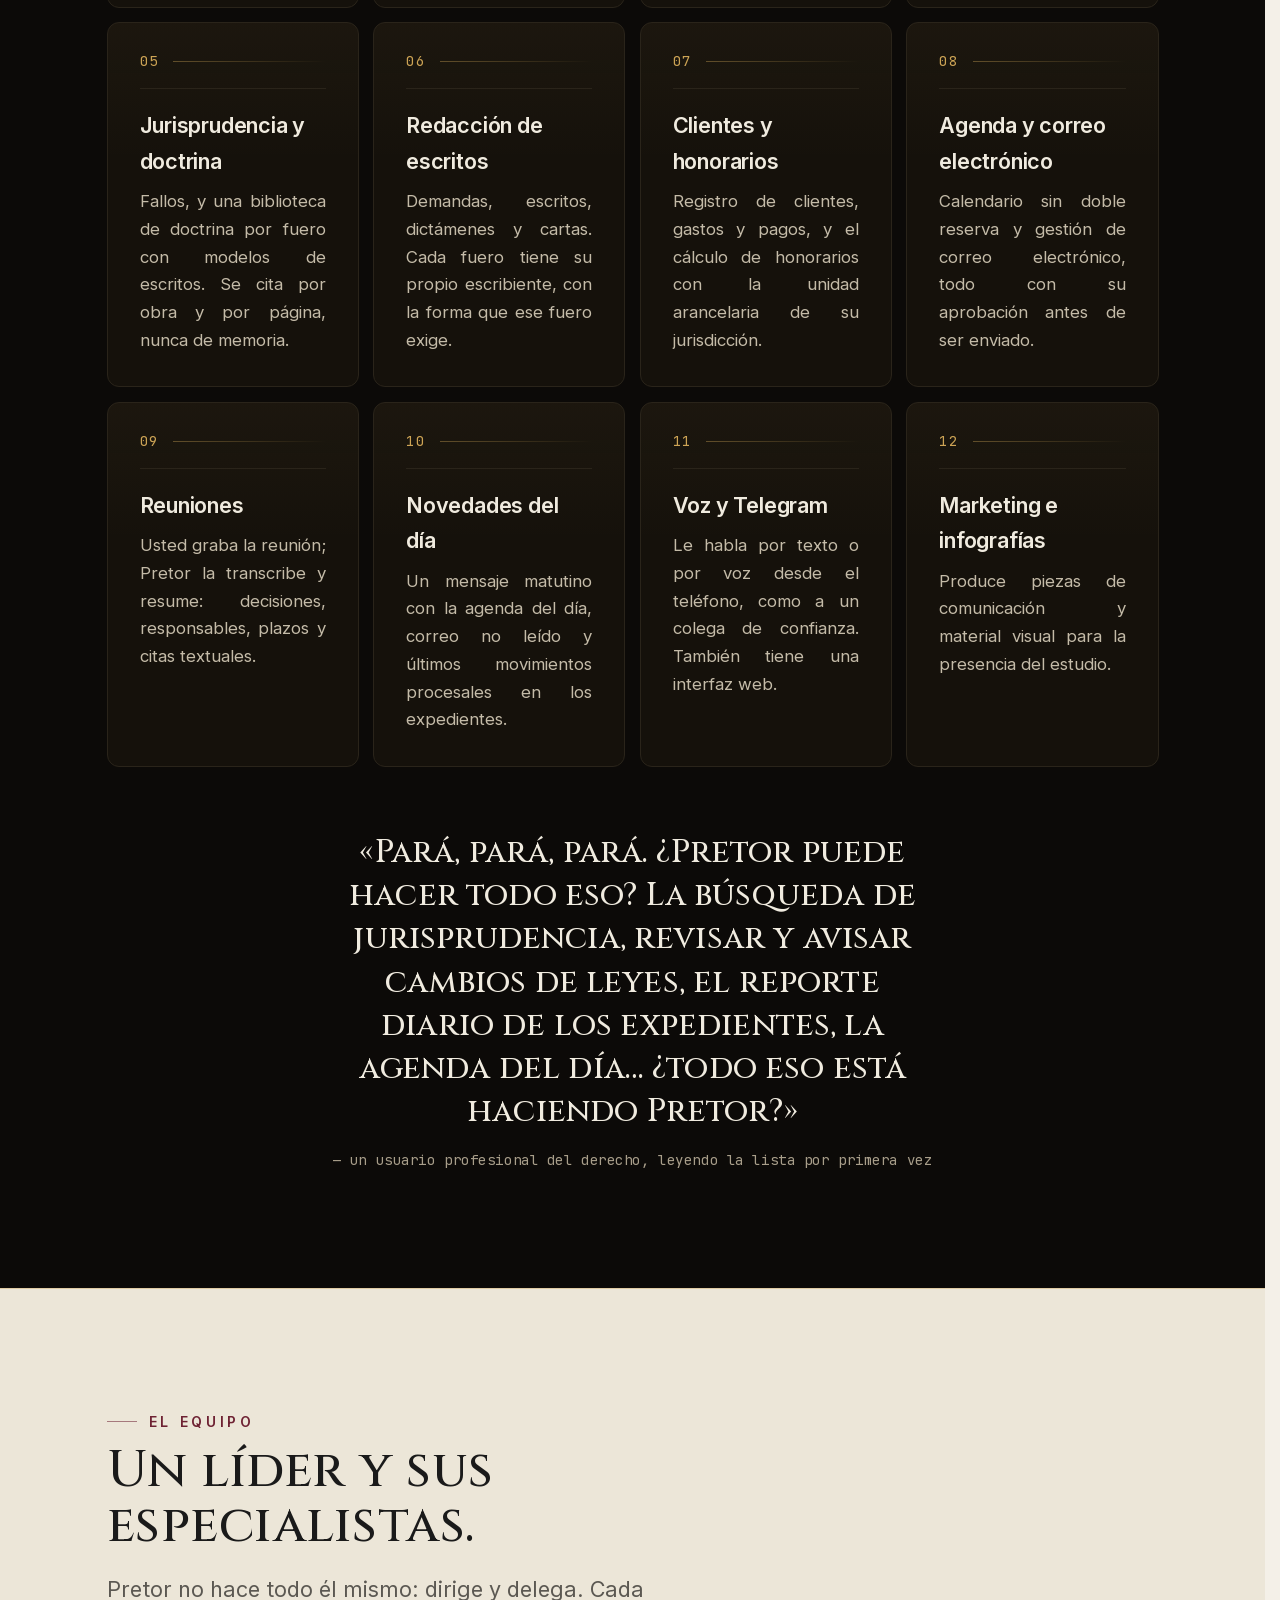
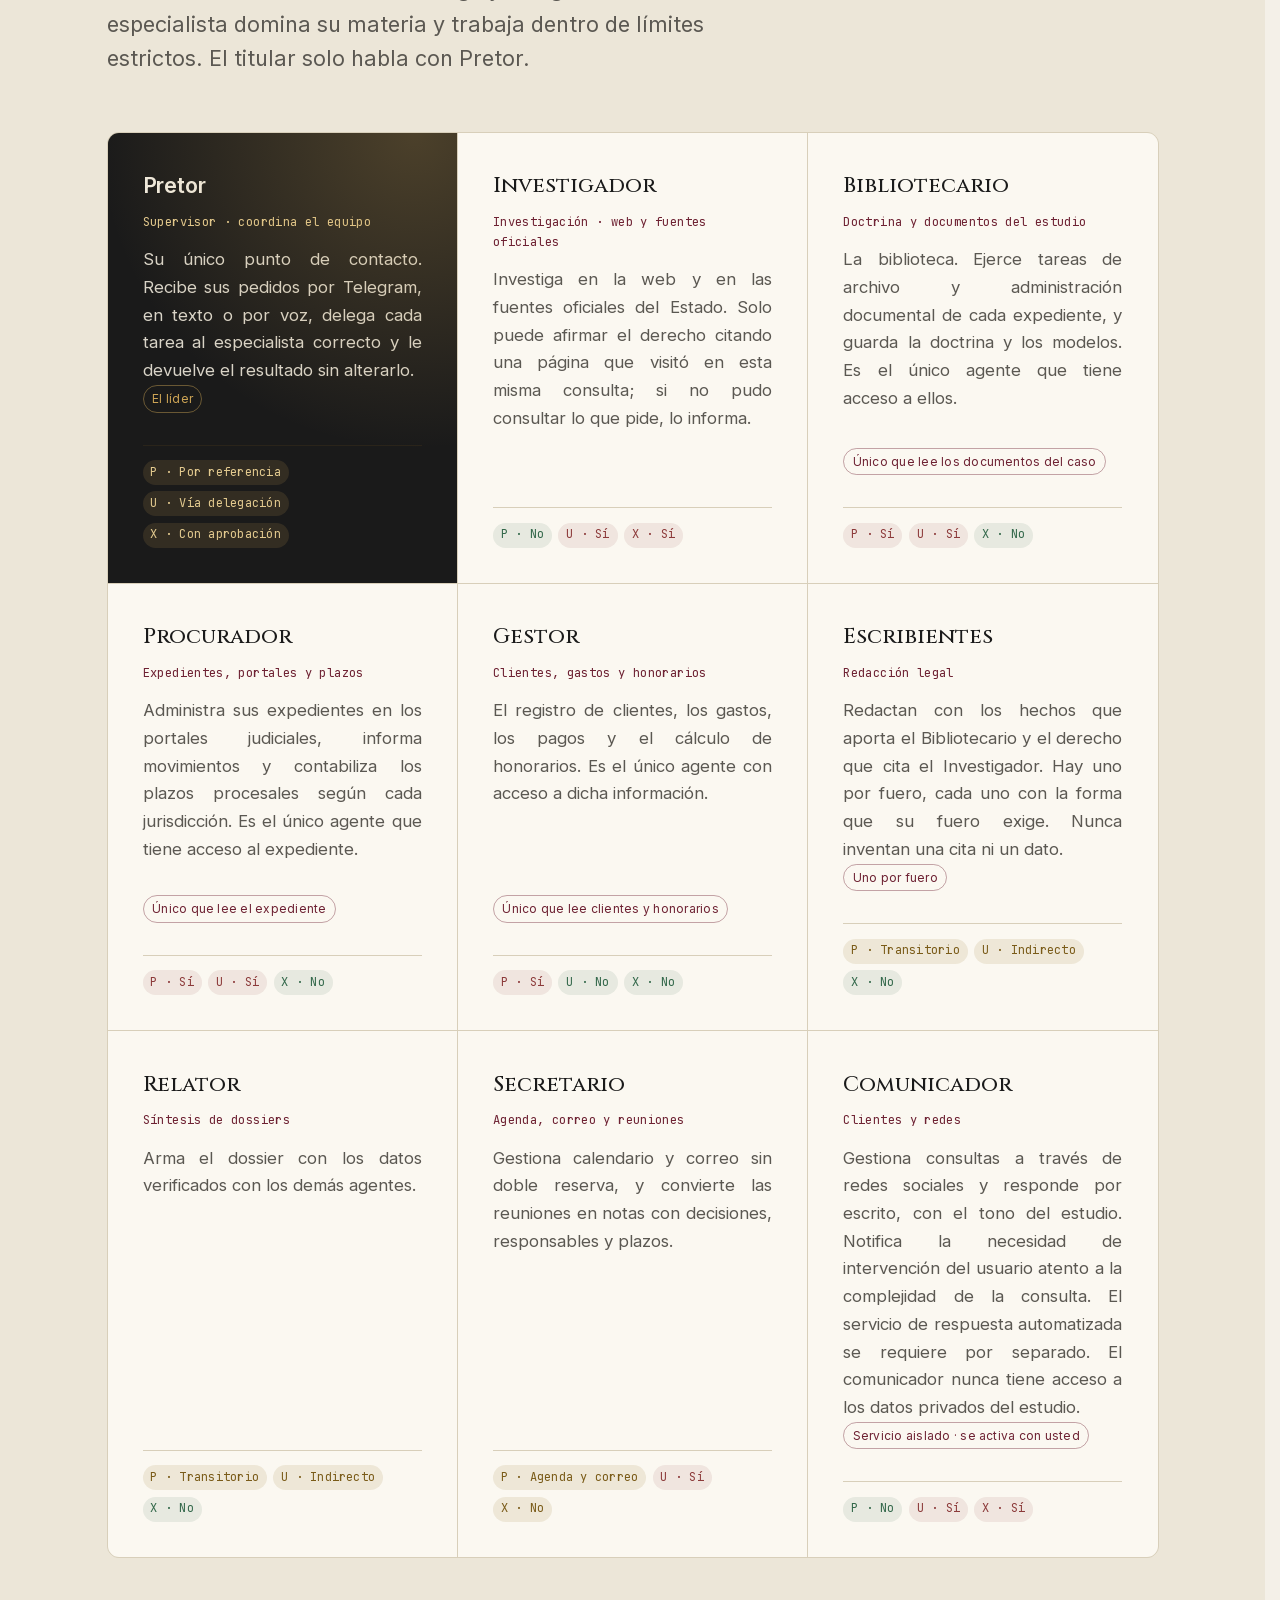
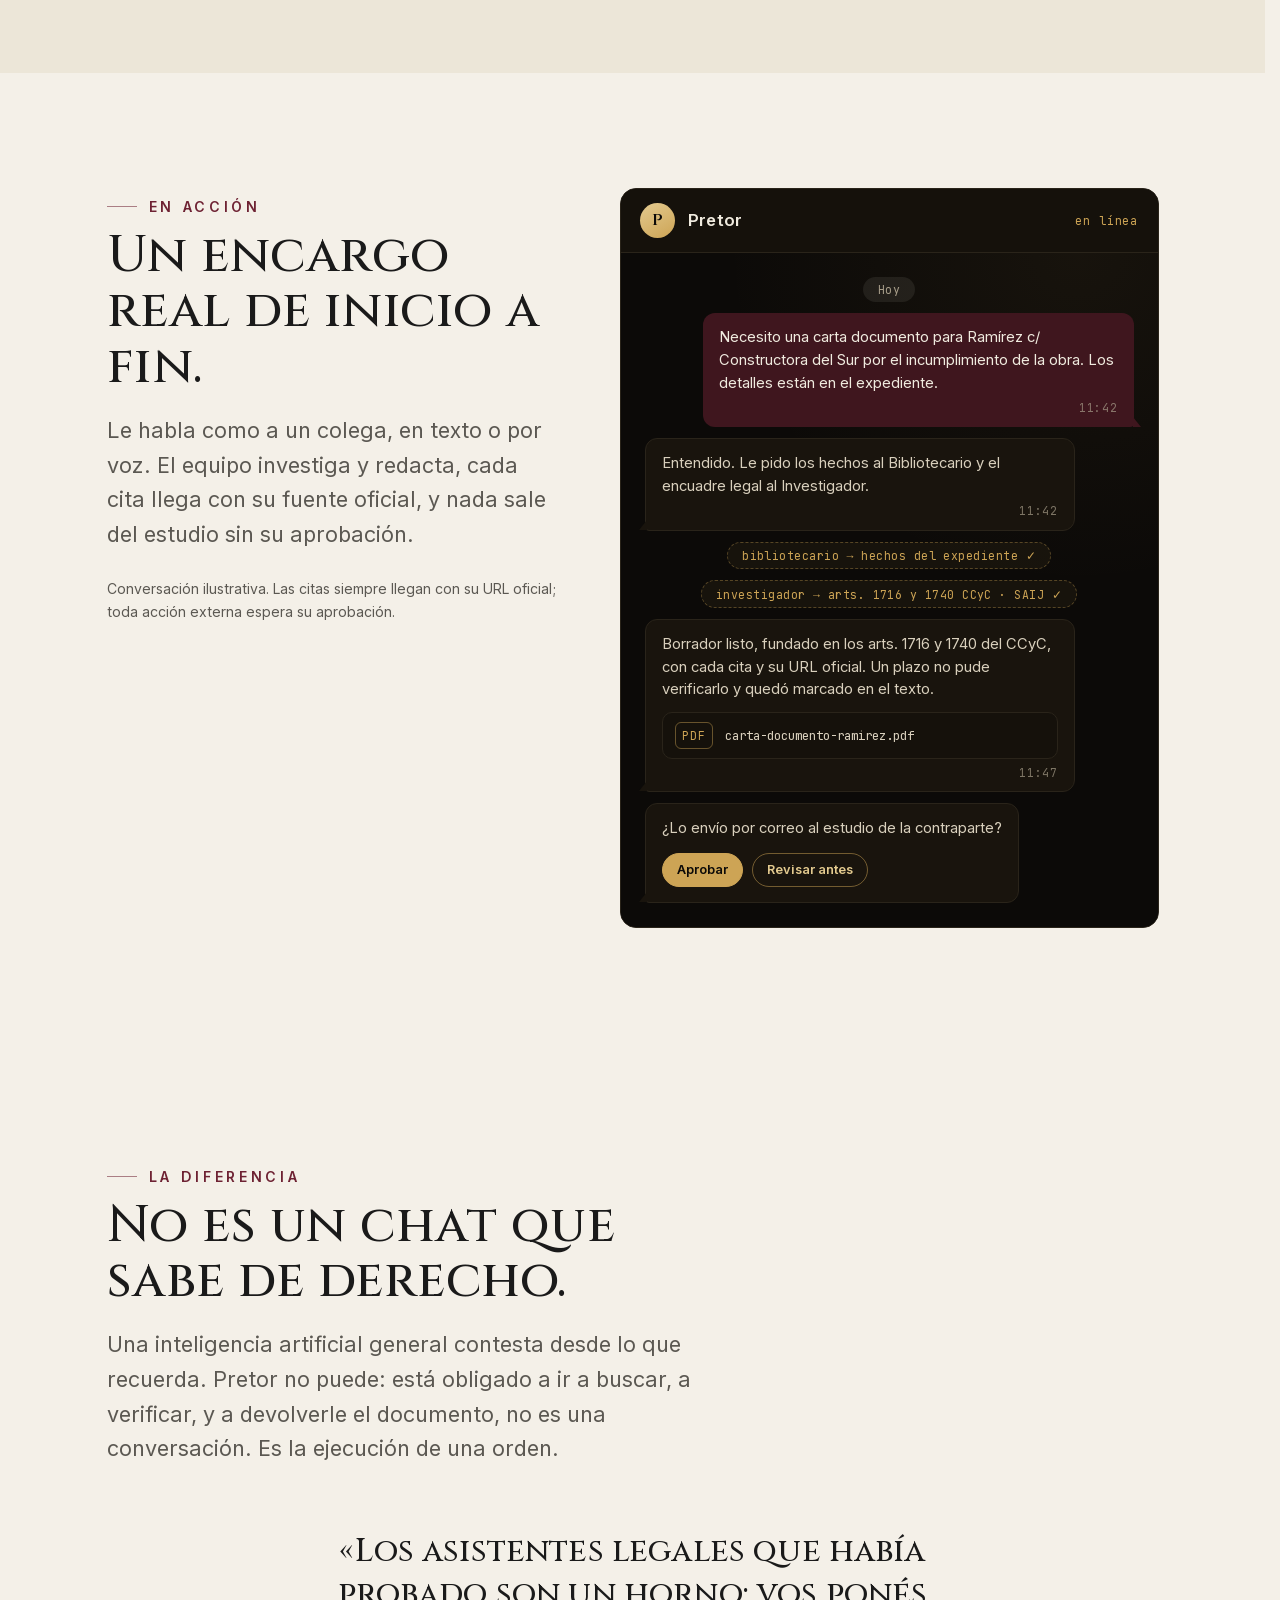
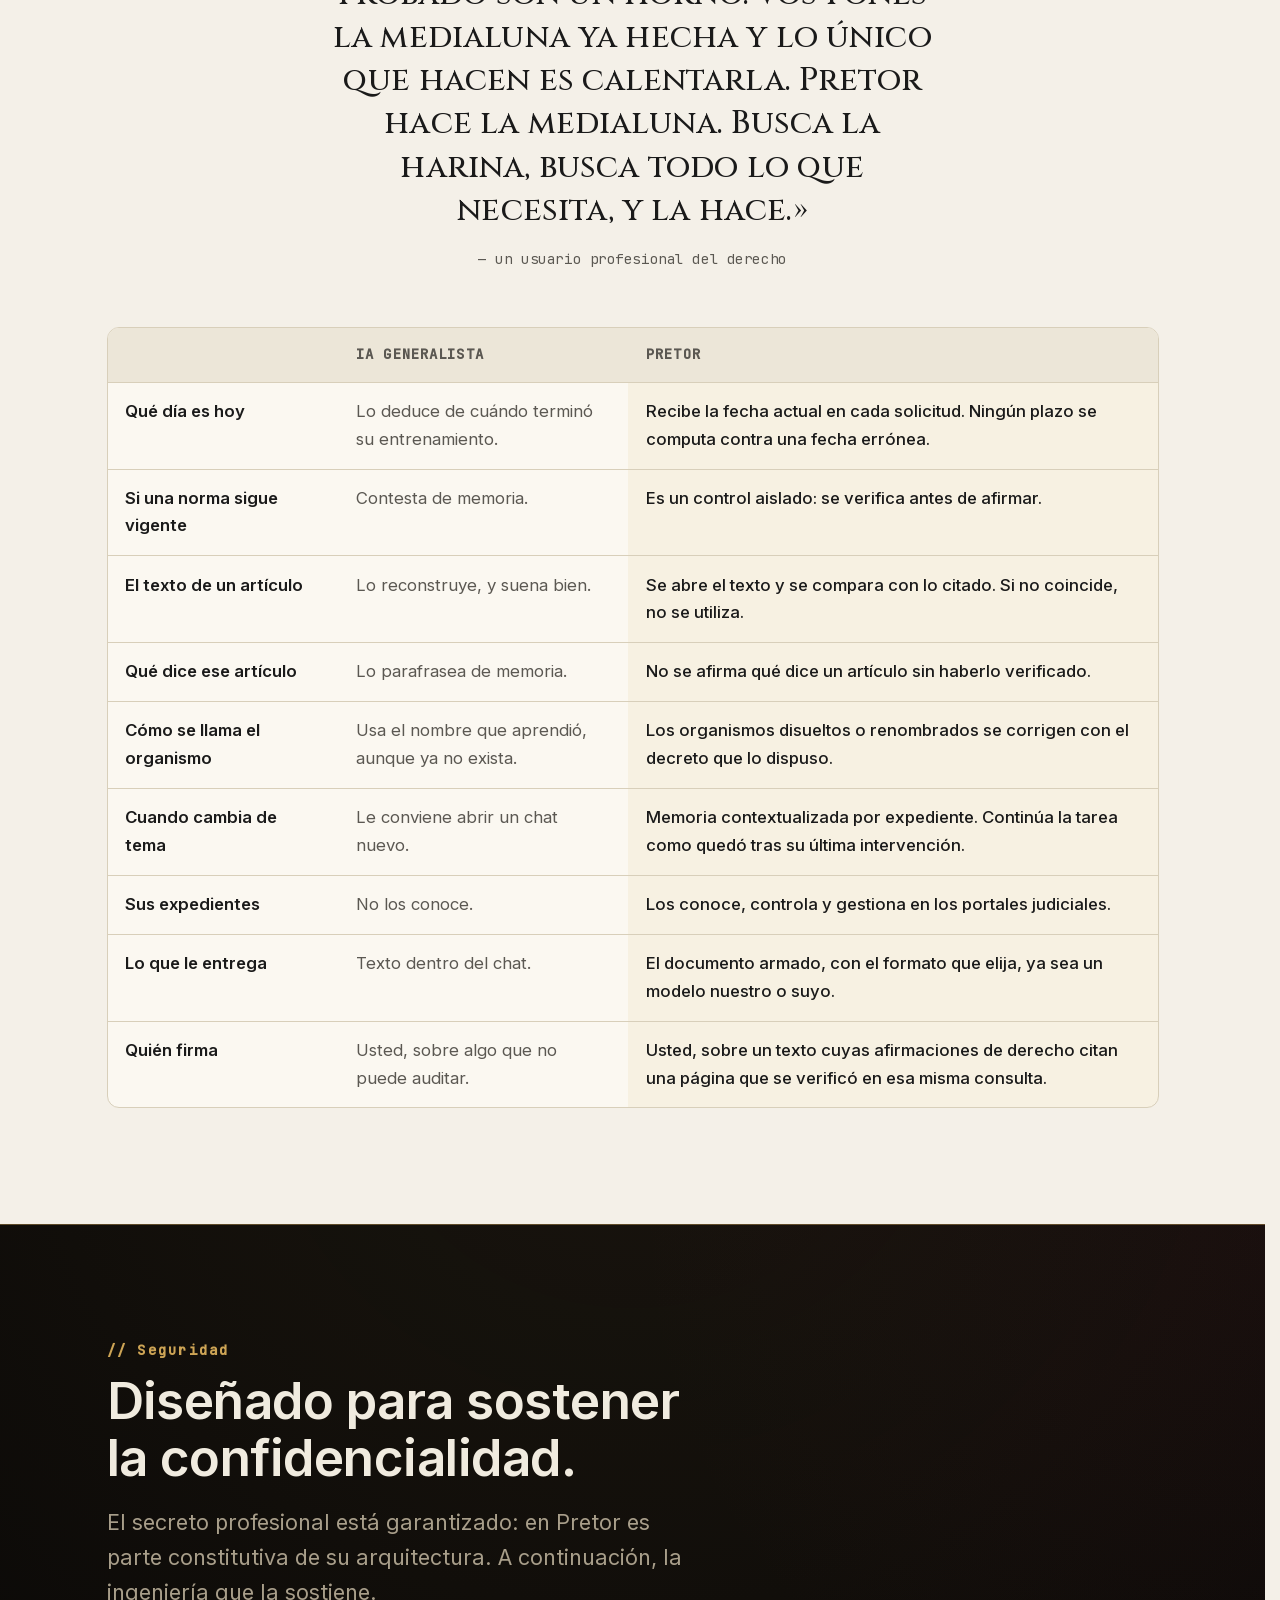
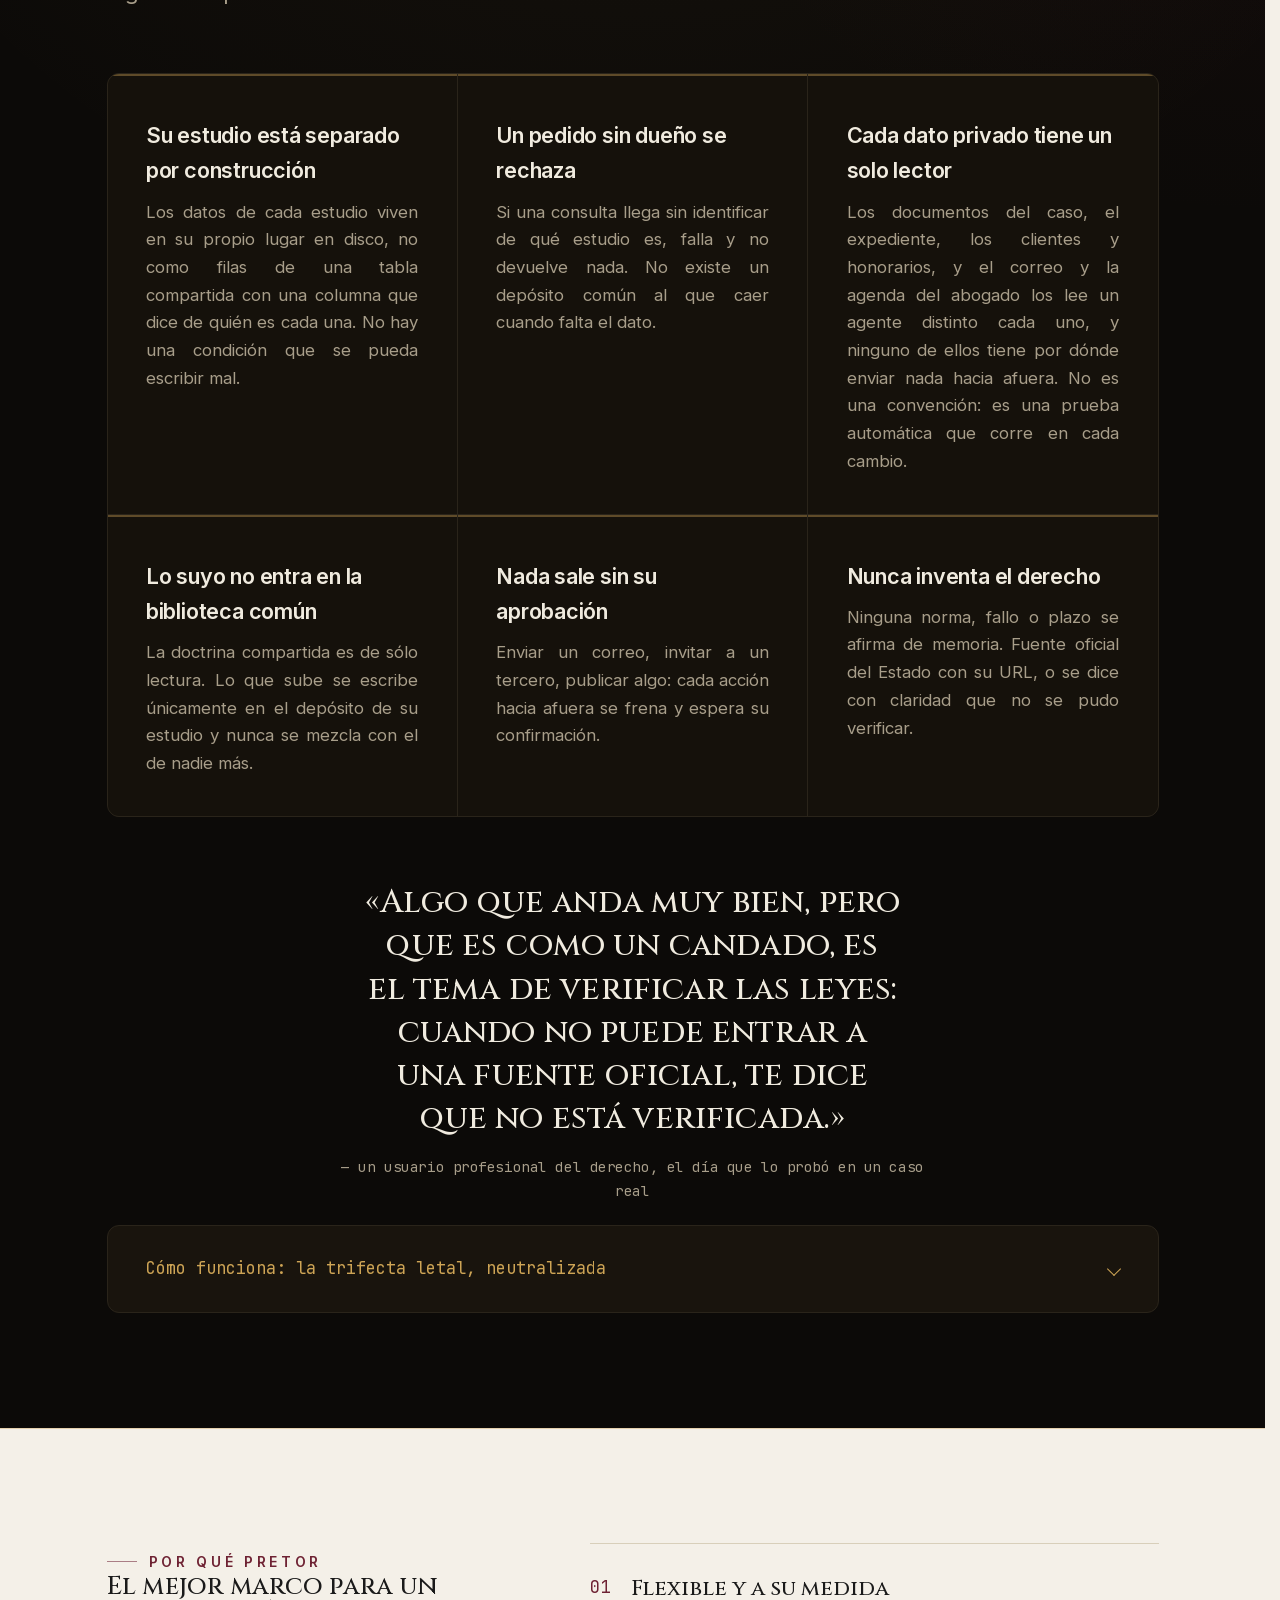
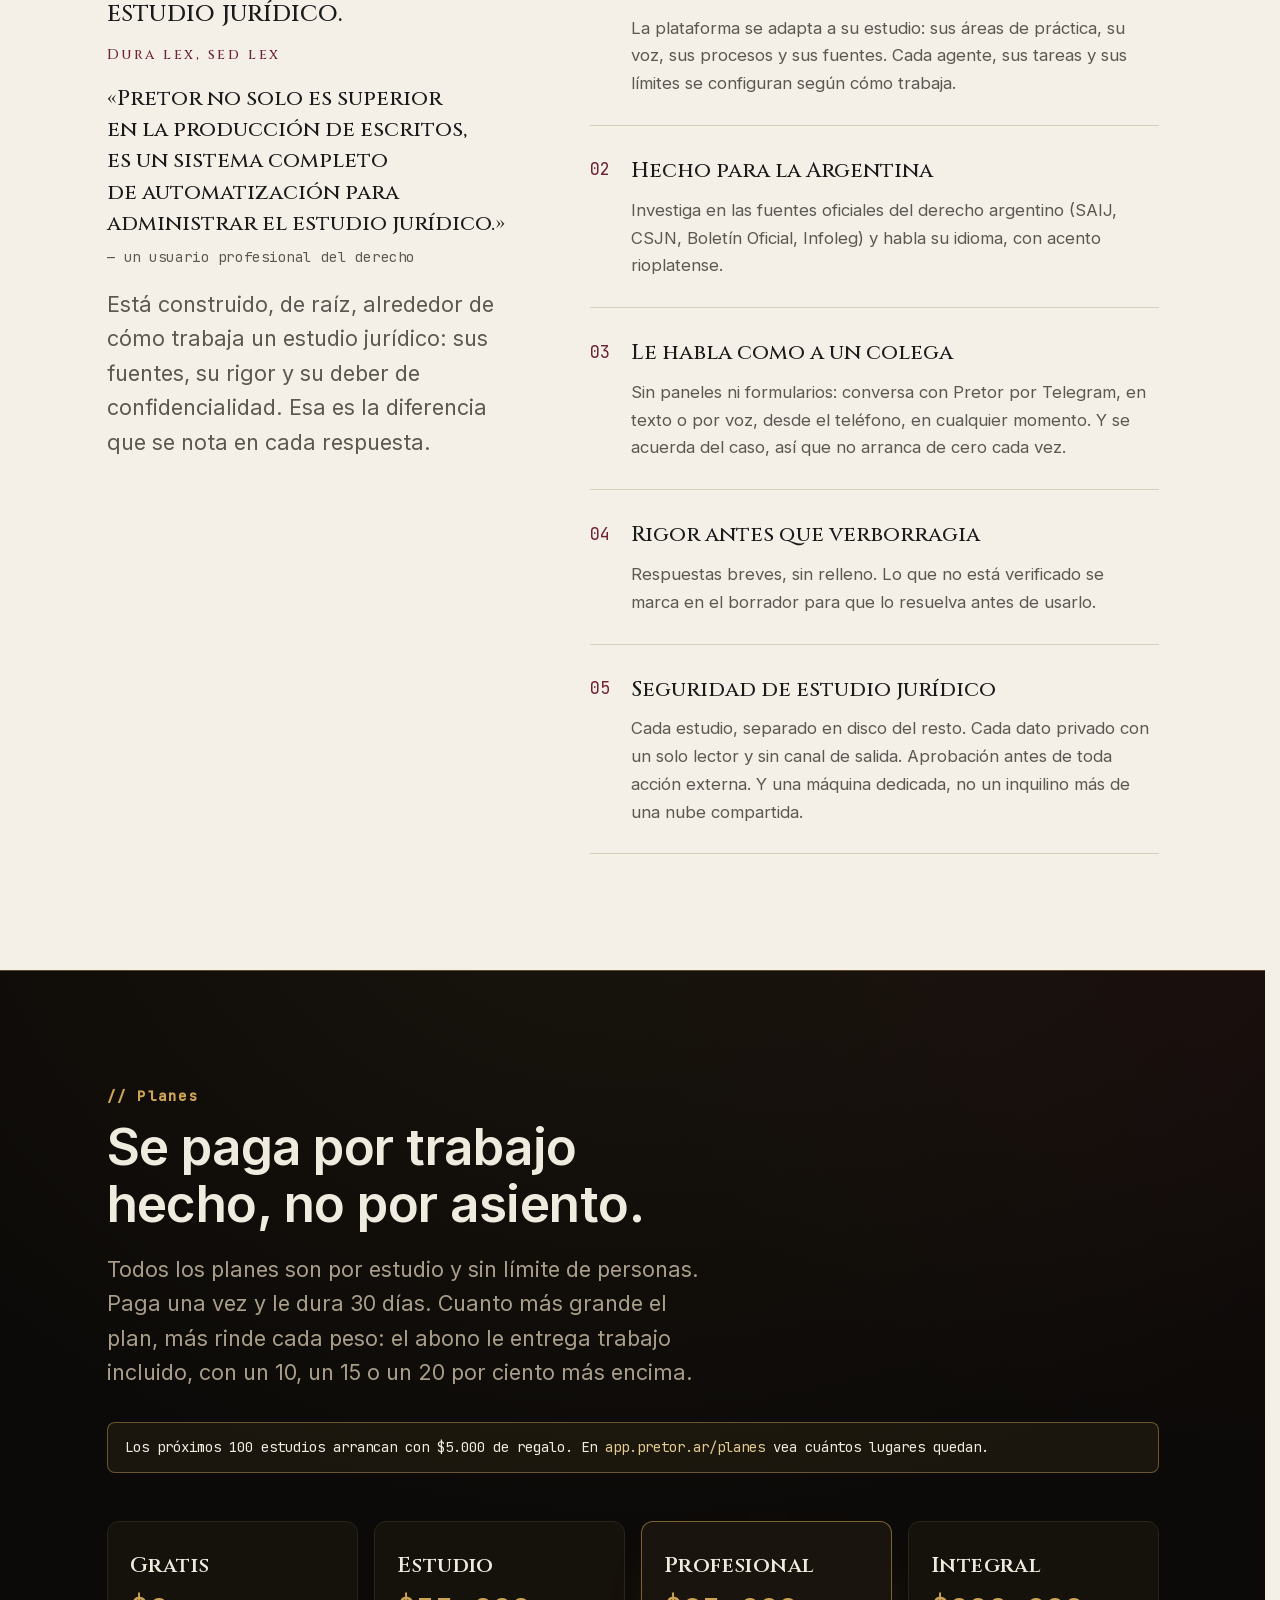
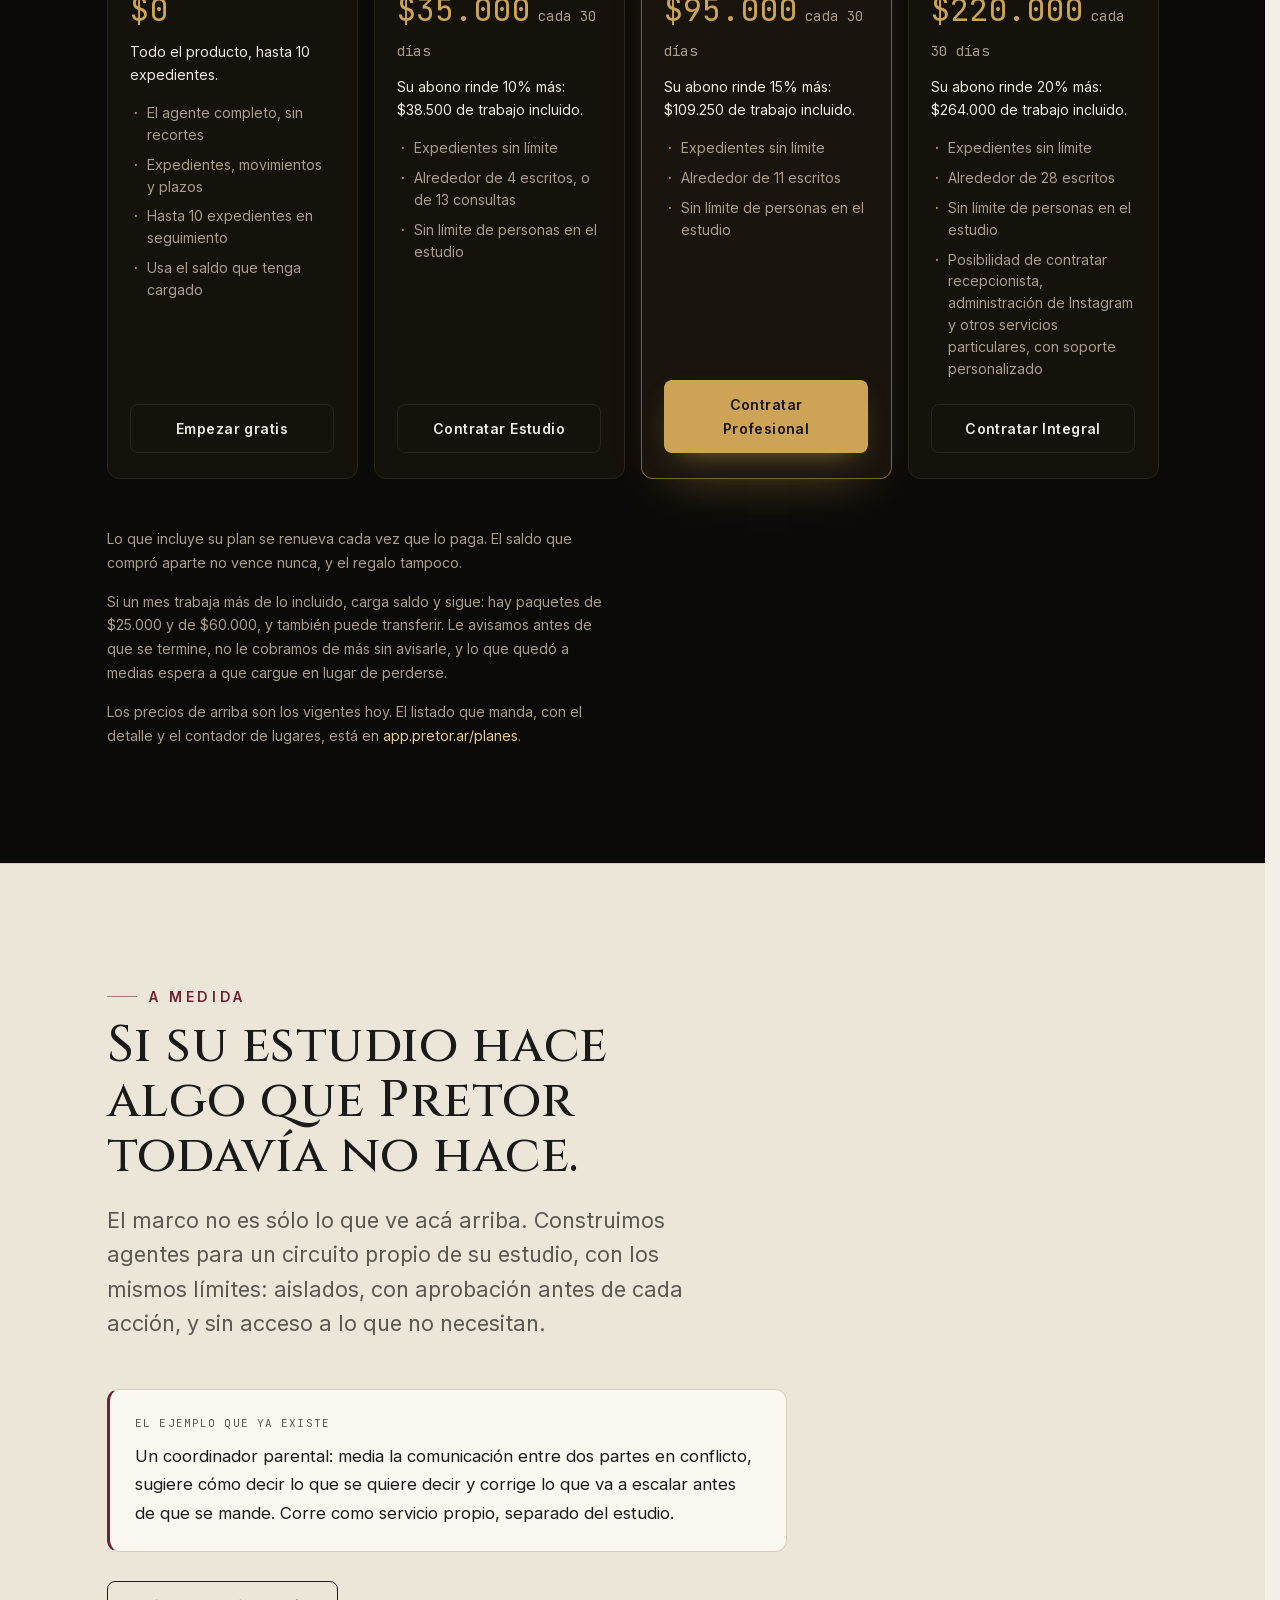
==== commit c718b91d: "[PRE-215] Replace the Justitia emblem, favicon and og.jpg with the new logo The emblem is the brushe" ====
--- a/index.html
+++ b/index.html
@@ -4,7 +4,7 @@
     <meta charset="utf-8" />
     <meta name="viewport" content="width=device-width, initial-scale=1" />
     <meta name="generator" content="Astro v5.18.2" />
-    <link rel="icon" href="/favicon.png?v=3" type="image/png" />
+    <link rel="icon" href="/favicon.png?v=4" type="image/png" />
     <title>Pretor — Inteligencia artificial para su estudio jurídico</title>
     <meta
       name="description"
@@ -21,14 +21,14 @@
     <meta property="og:locale" content="es_AR" />
     <meta property="og:site_name" content="Pretor" />
     <meta property="og:url" content="https://pretor.ar/" />
-    <meta property="og:image" content="https://pretor.ar/og.jpg?v=2" />
-    <meta property="og:image:secure_url" content="https://pretor.ar/og.jpg?v=2" />
+    <meta property="og:image" content="https://pretor.ar/og.jpg?v=3" />
+    <meta property="og:image:secure_url" content="https://pretor.ar/og.jpg?v=3" />
     <meta property="og:image:type" content="image/jpeg" />
     <meta property="og:image:width" content="1200" />
     <meta property="og:image:height" content="630" />
     <meta
       property="og:image:alt"
-      content="Logo de Pretor: la Justicia con espada y balanza en dorado sobre fondo oscuro, con laurel y circuitos."
+      content="Logo de Pretor: la Justicia con los ojos vendados, la espada y la balanza, en oro cepillado sobre fondo negro, con la palabra PRETOR debajo."
     />
     <meta name="twitter:card" content="summary_large_image" />
     <meta
@@ -39,10 +39,10 @@
       name="twitter:description"
       content="El marco de IA que dirige su estudio jurídico: investiga, redacta, sigue sus expedientes en los portales y controla los plazos. Lo maneja desde el teléfono."
     />
-    <meta name="twitter:image" content="https://pretor.ar/og.jpg?v=2" />
+    <meta name="twitter:image" content="https://pretor.ar/og.jpg?v=3" />
     <meta
       name="twitter:image:alt"
-      content="Logo de Pretor: la Justicia con espada y balanza en dorado sobre fondo oscuro, con laurel y circuitos."
+      content="Logo de Pretor: la Justicia con los ojos vendados, la espada y la balanza, en oro cepillado sobre fondo negro, con la palabra PRETOR debajo."
     />
     <link
       rel="preload"
@@ -73,7 +73,7 @@
         "@type": "SoftwareApplication",
         "name": "Pretor",
         "url": "https://pretor.ar/",
-        "image": "https://pretor.ar/og.jpg?v=2",
+        "image": "https://pretor.ar/og.jpg?v=3",
         "description": "Marco de inteligencia artificial para estudios jurídicos: un equipo de agentes que investiga, redacta, sigue expedientes en los portales judiciales, controla plazos y lleva agenda, correo, clientes y honorarios. Se maneja desde el teléfono.",
         "applicationCategory": "BusinessApplication",
         "operatingSystem": "Web",
@@ -107,8 +107,8 @@
             class="brand__mark"
             src="/_astro/justitia.png"
             alt=""
-            width="480"
-            height="620"
+            width="400"
+            height="442"
             decoding="async"
           />
           <span class="brand__word" data-astro-cid-dmqpwcec>PRETOR</span>
@@ -295,8 +295,8 @@
               class="hero__mark"
               src="/_astro/justitia.png"
               alt=""
-              width="480"
-              height="620"
+              width="400"
+              height="442"
               decoding="async"
               aria-hidden="true"
             />
@@ -1488,9 +1488,8 @@
             <p class="medida__label">El ejemplo que ya existe</p>
             <p class="medida__text">
               Un coordinador parental: media la comunicación entre dos partes en conflicto, sugiere
-              cómo decir lo que se quiere decir y señala lo que va a escalar antes de que se mande.
+              cómo decir lo que se quiere decir y corrige lo que va a escalar antes de que se mande.
               Corre como servicio propio, separado del estudio.
-              <a href="/blog/coordinador-parental/">Lea cómo funciona</a>.
             </p>
           </div>
           <p class="medida__cta reveal">
@@ -1782,7 +1781,9 @@
               </p>
               <div class="founder__links">
                 <a href="https://fedesapuppo.com/">Conozca mi trabajo →</a>
-                <a href="/blog/equipo-de-agentes/">Cómo se construyó Pretor →</a>
+                <a href="https://fedesapuppo.com/es/blog/pretor-team-of-agents.html"
+                  >Cómo se construyó Pretor →</a
+                >
                 <a href="https://railspilot.ai" target="_blank" rel="noopener">RailsPilot →</a>
               </div>
             </li>
@@ -1820,8 +1821,8 @@
             <img
               src="/_astro/justitia.png"
               alt=""
-              width="480"
-              height="620"
+              width="400"
+              height="442"
               loading="lazy"
               decoding="async"
             />
@@ -1870,8 +1871,8 @@
             class="footer__mark"
             src="/_astro/justitia.png"
             alt=""
-            width="480"
-            height="620"
+            width="400"
+            height="442"
             loading="lazy"
             decoding="async"
           />
@@ -1886,7 +1887,6 @@
           <span class="footer__legal" data-astro-cid-sz7xmlte>
             <a href="/privacidad/" data-astro-cid-sz7xmlte>Privacidad</a>
             <a href="/terminos/" data-astro-cid-sz7xmlte>Términos</a>
-            <a href="/blog/" data-astro-cid-sz7xmlte>Blog</a>
           </span>
         </div>
       </div>
--- a/_astro/pretor.css
+++ b/_astro/pretor.css
@@ -2758,25 +2758,19 @@
   letter-spacing: .01em;
   margin-bottom: 1.1rem;
 }
-.legal__block p + p,
-.legal__block ul + p,
-.legal__block p + ul,
-.legal__block ol + p,
-.legal__block p + ol,
-.legal__block pre + p,
-.legal__block div + p,
-.legal__block p + div {
+.legal__block :is(p, ul, ol, pre, div) + p,
+.legal__block p + :is(ul, ol, div) {
   margin-top: 1.1rem;
 }
 .legal__block strong {
   font-weight: 600;
   color: var(--ink);
 }
-.legal__block a {
+.legal__block a:not(.btn) {
   color: var(--oxblood);
   border-bottom: 1px solid rgba(107, 39, 55, .3);
 }
-.legal__block a:hover {
+.legal__block a:not(.btn):hover {
   border-bottom-color: var(--oxblood);
 }
 .legal__list {
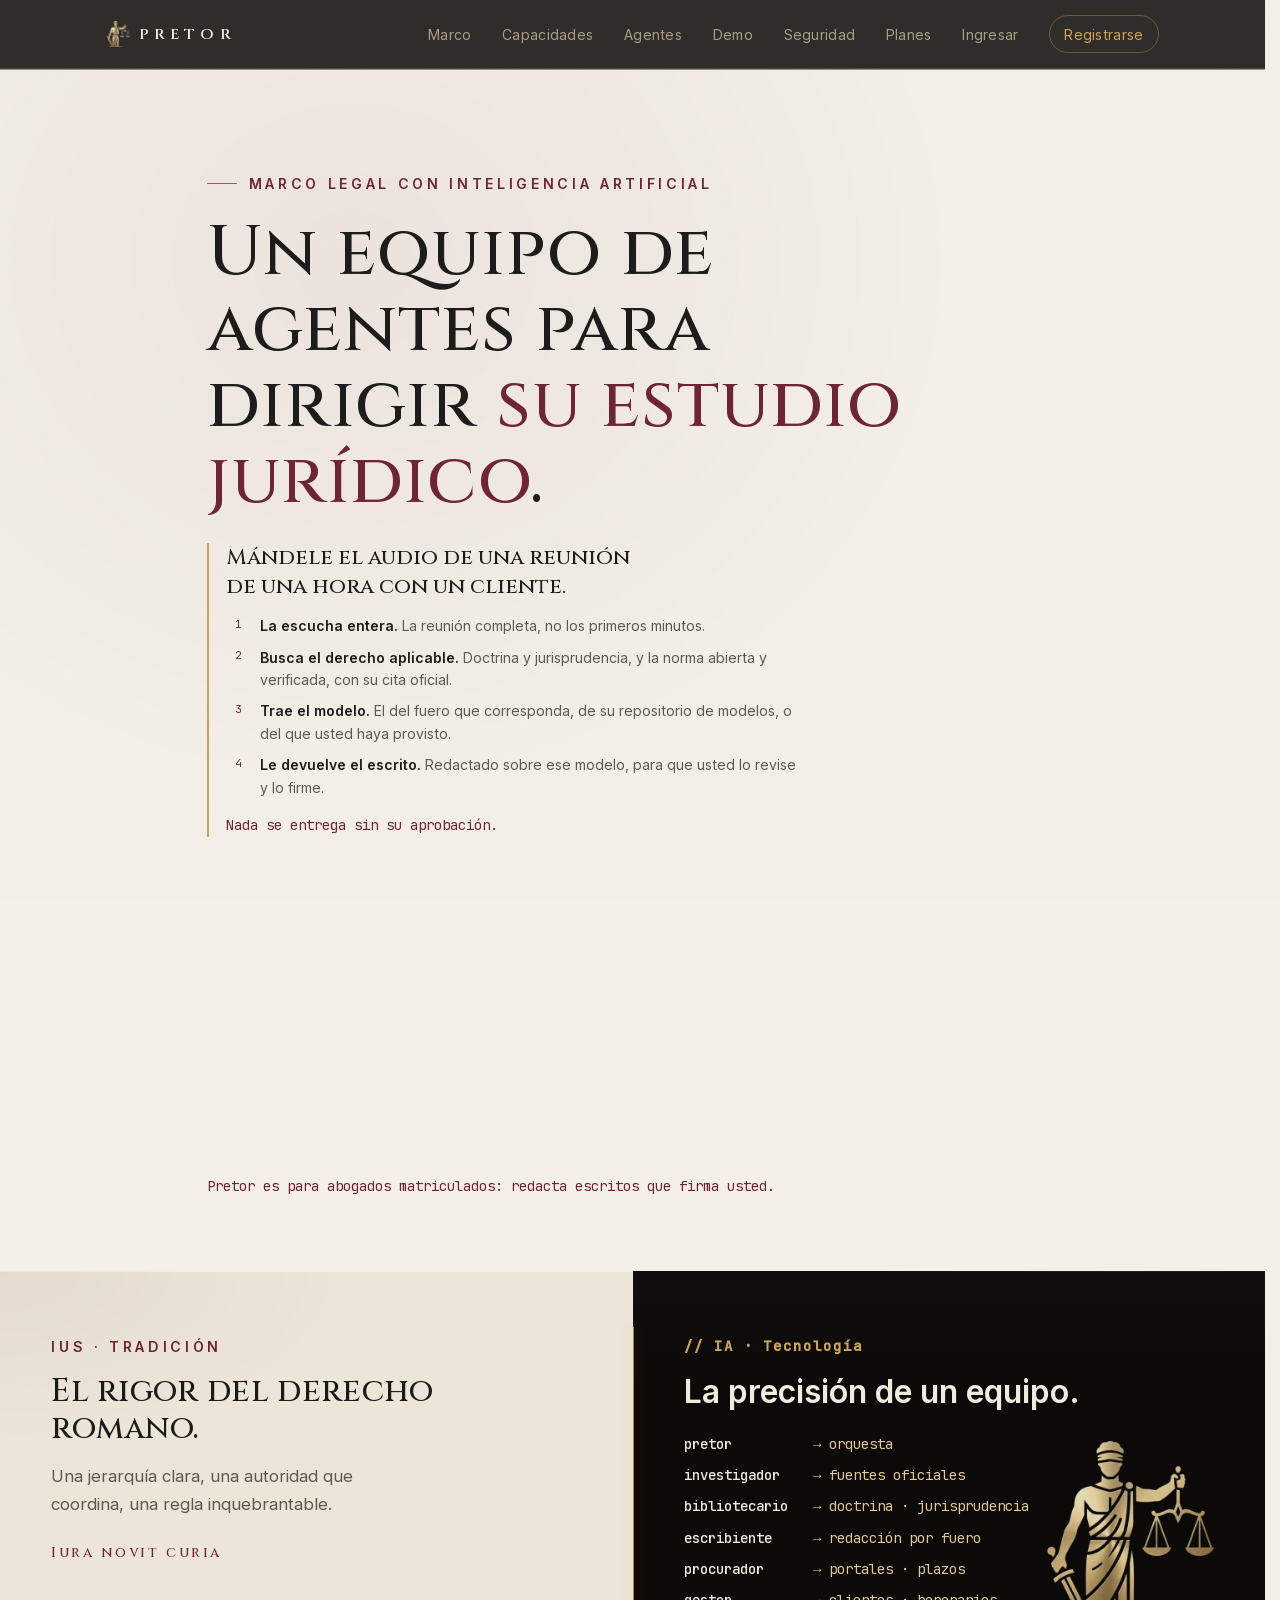
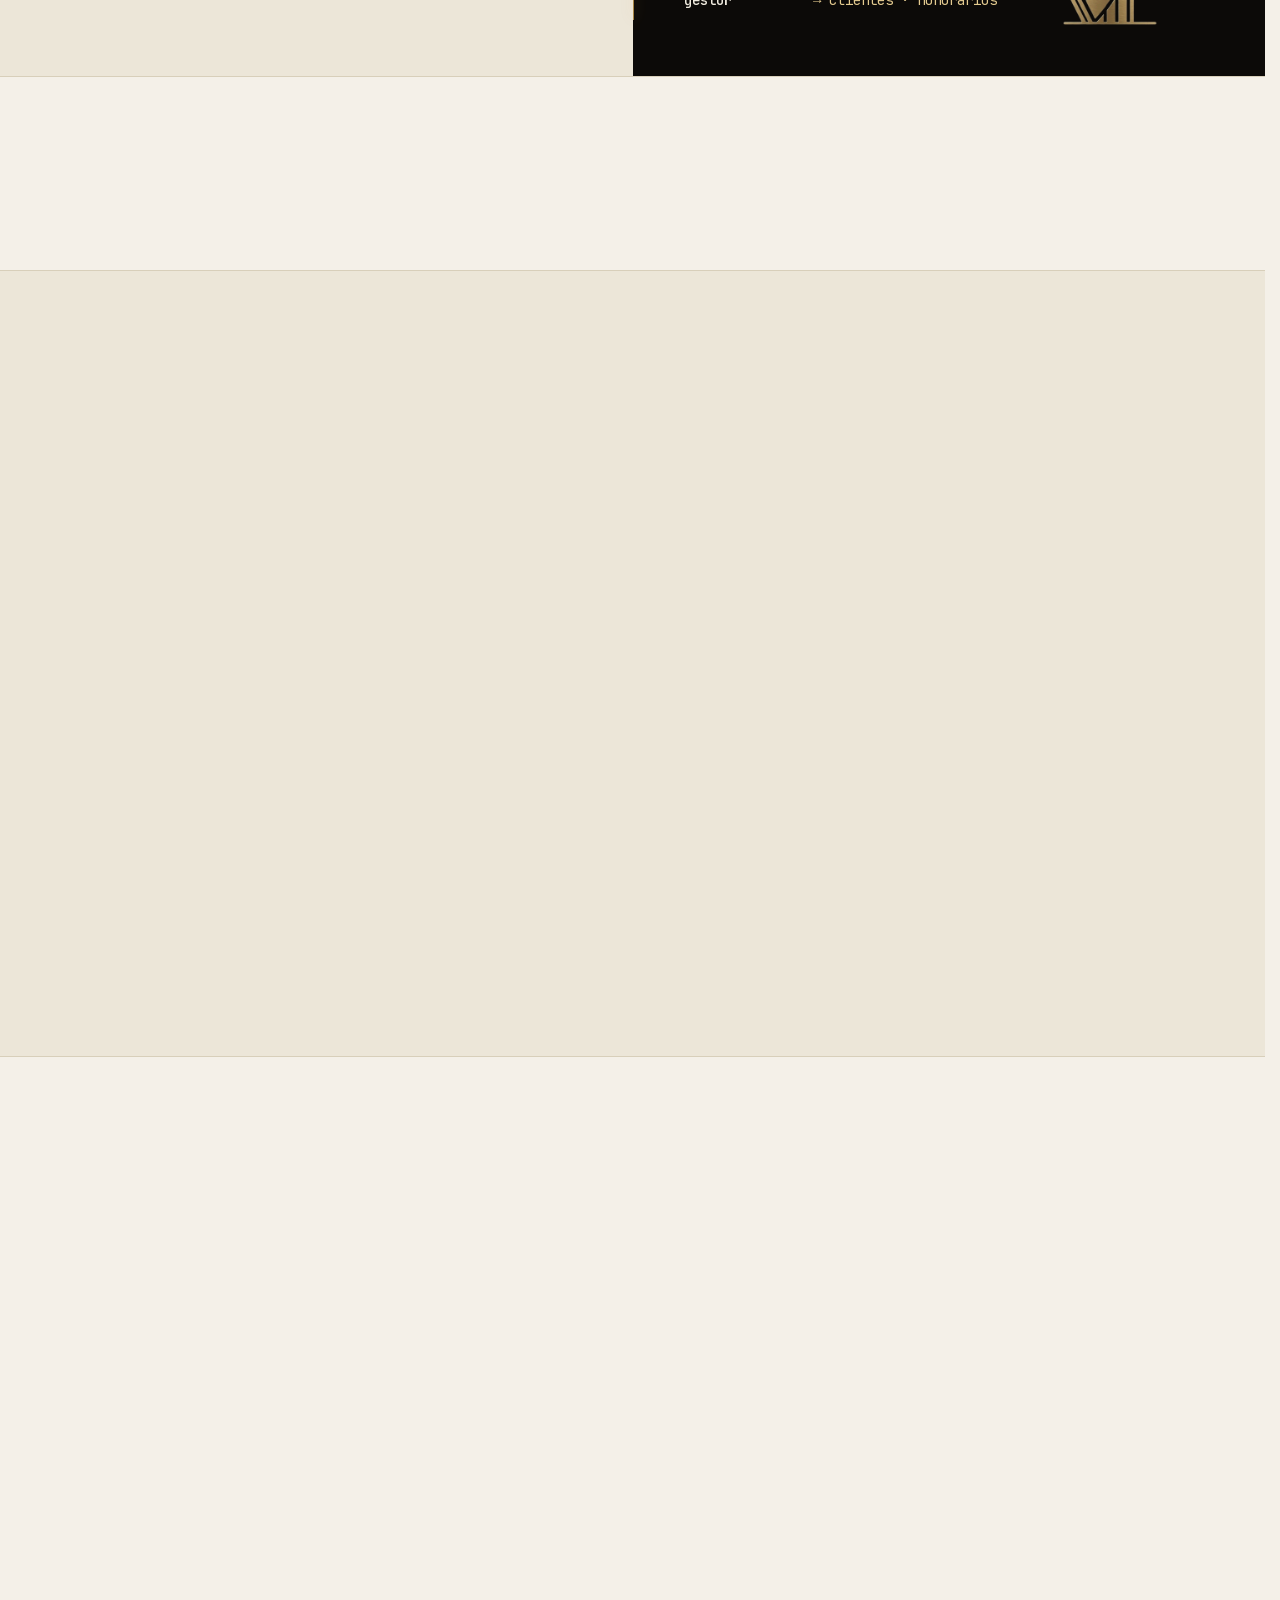
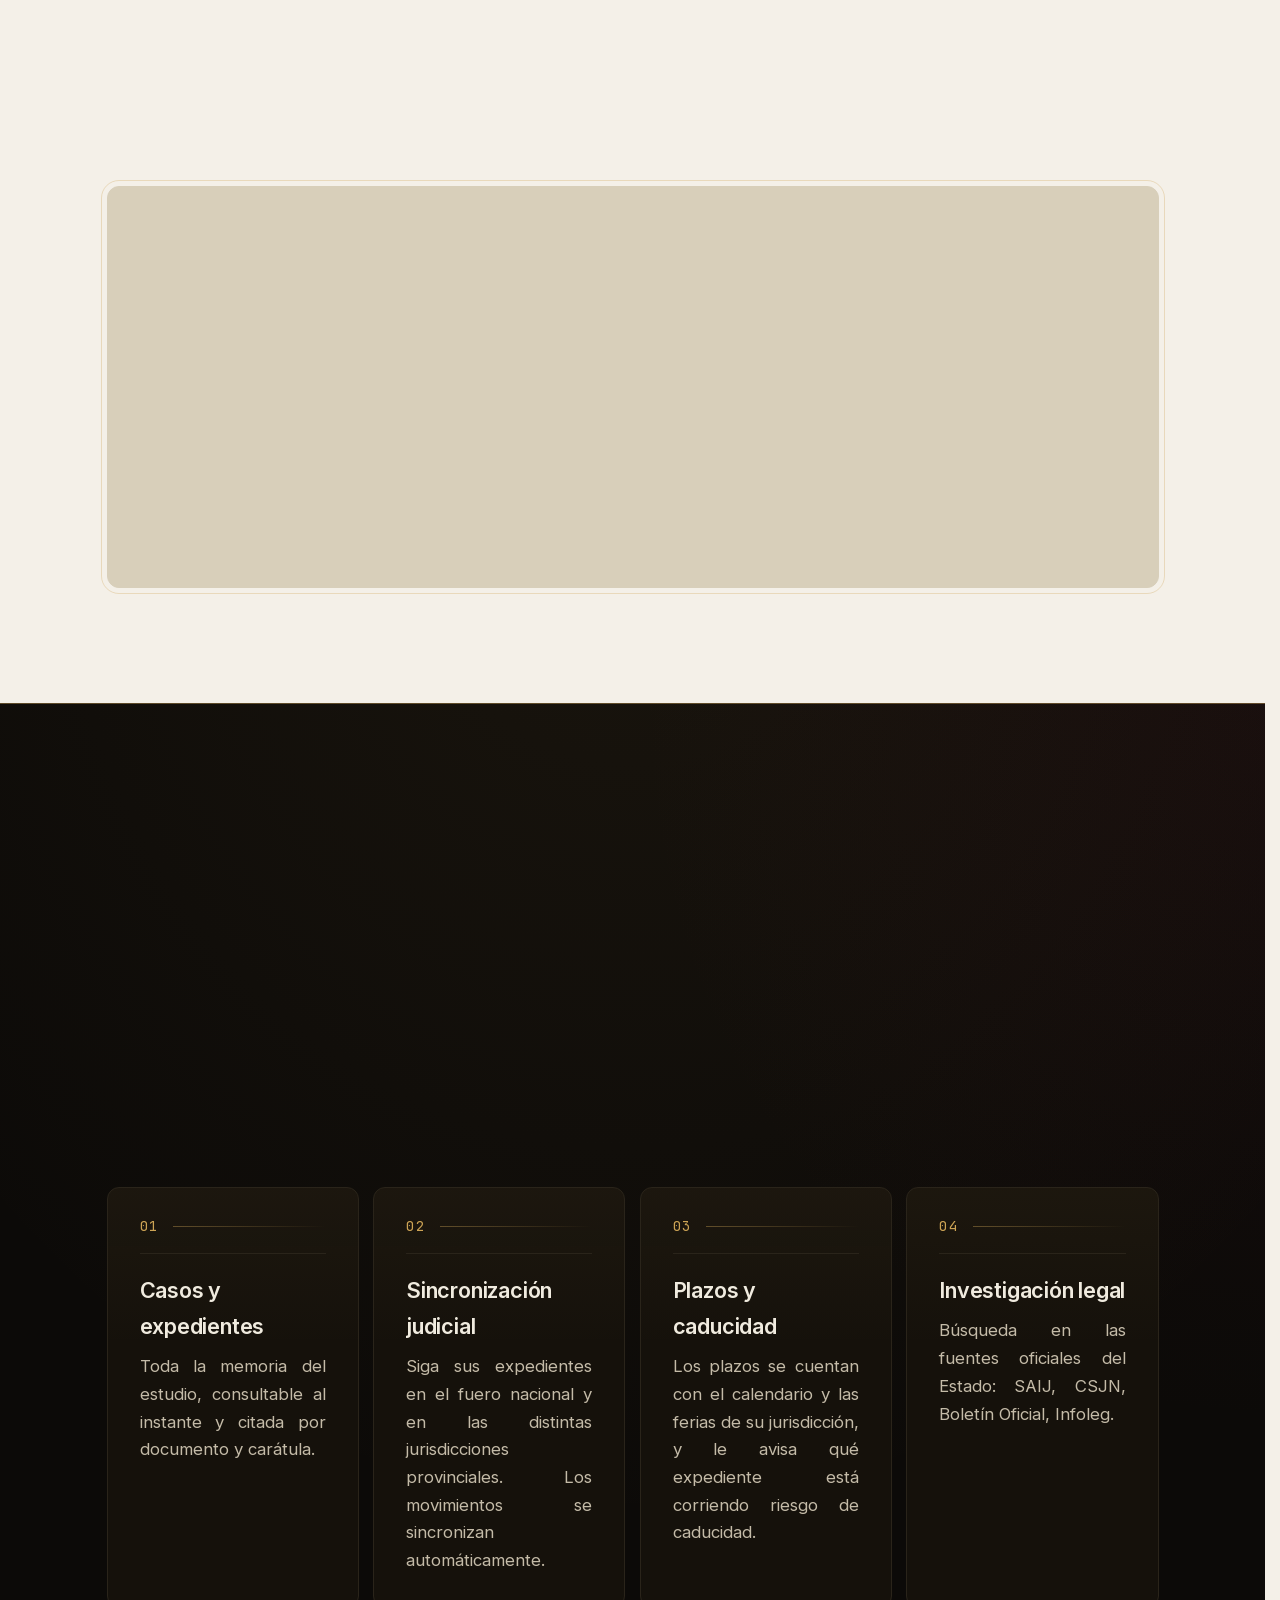
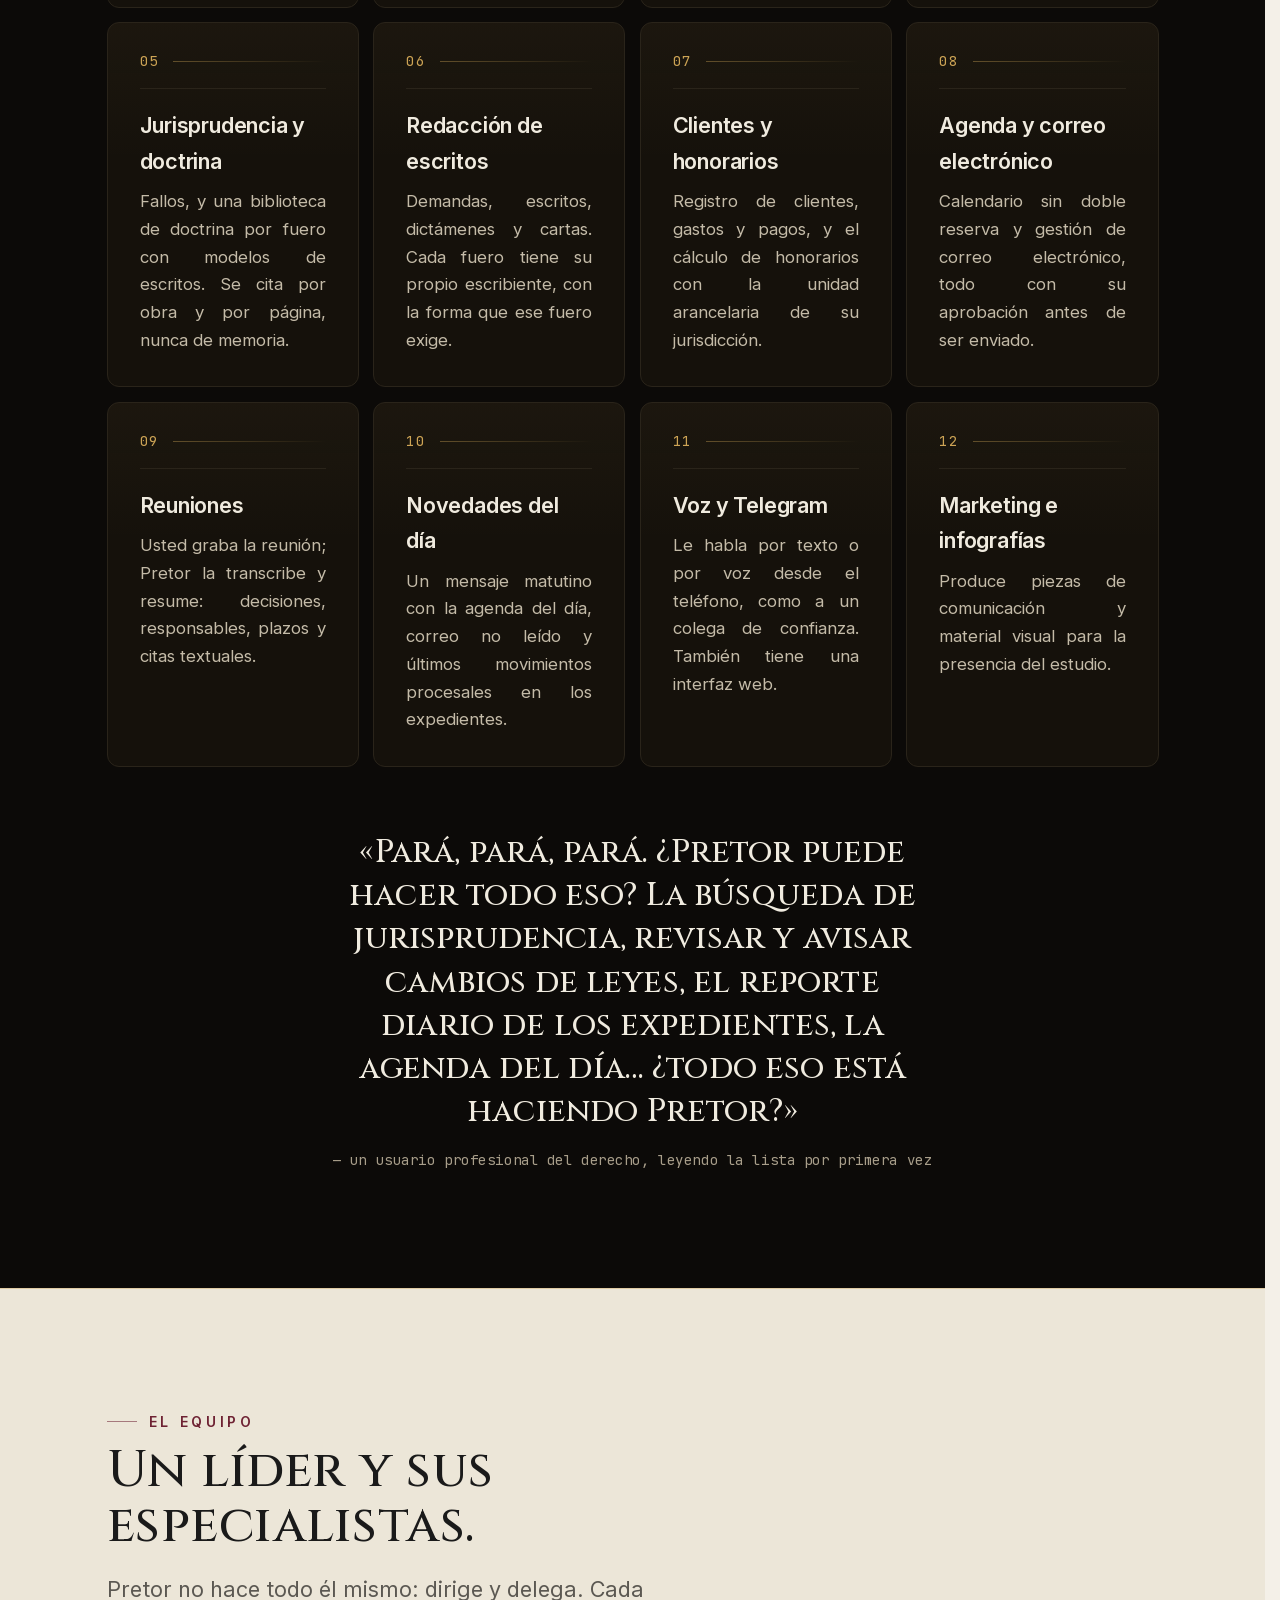
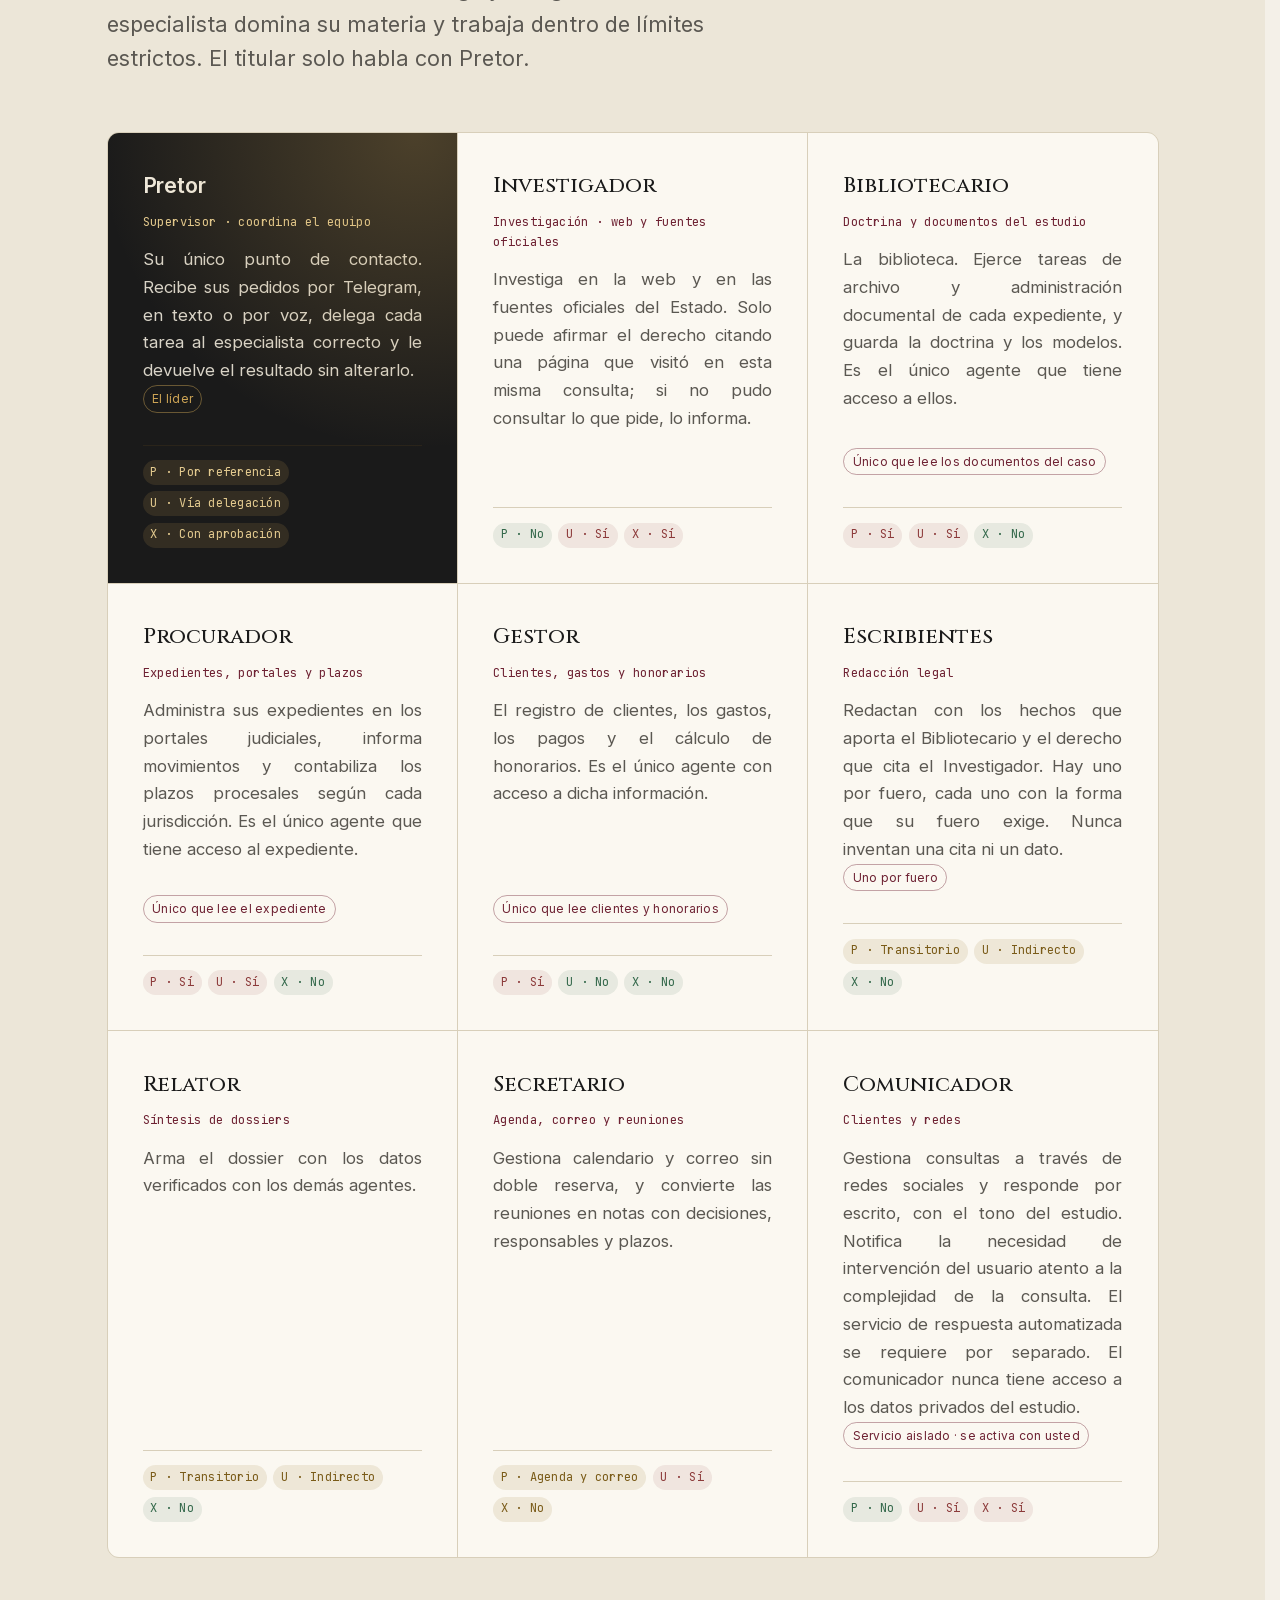
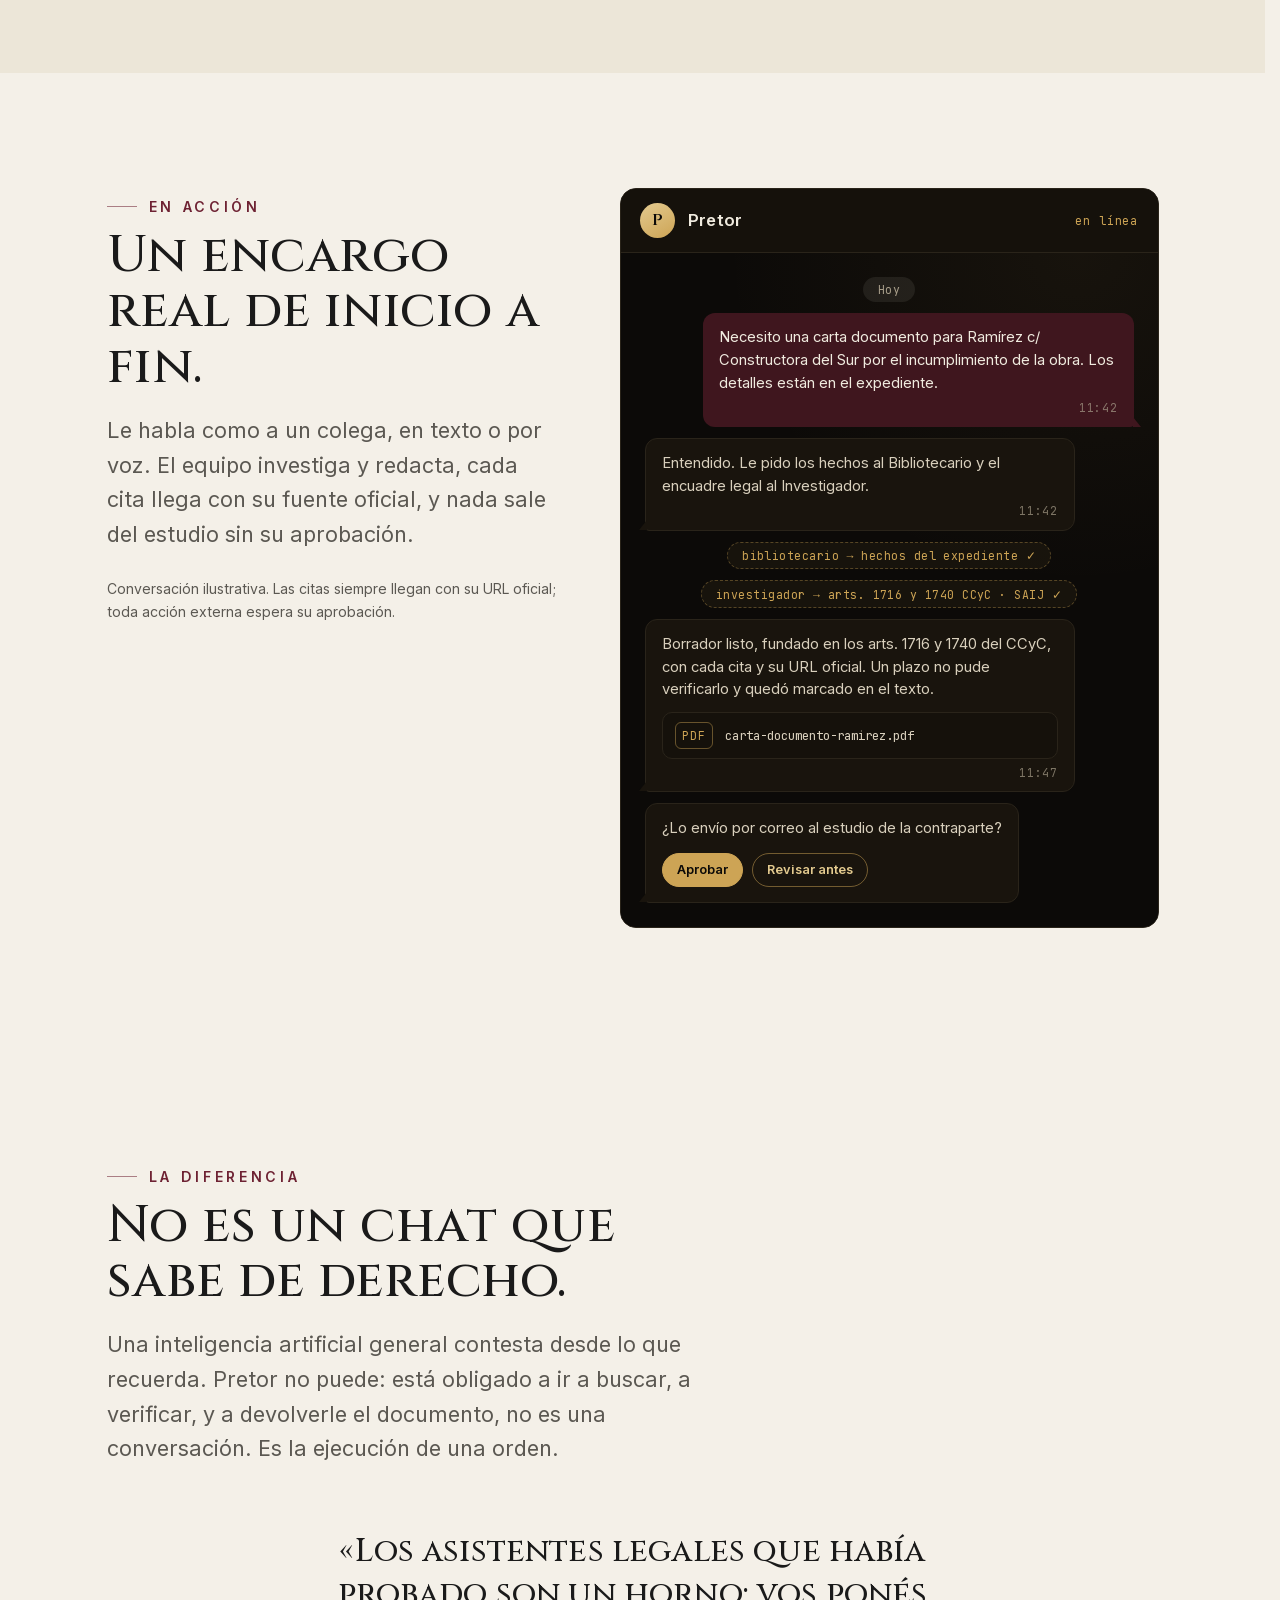
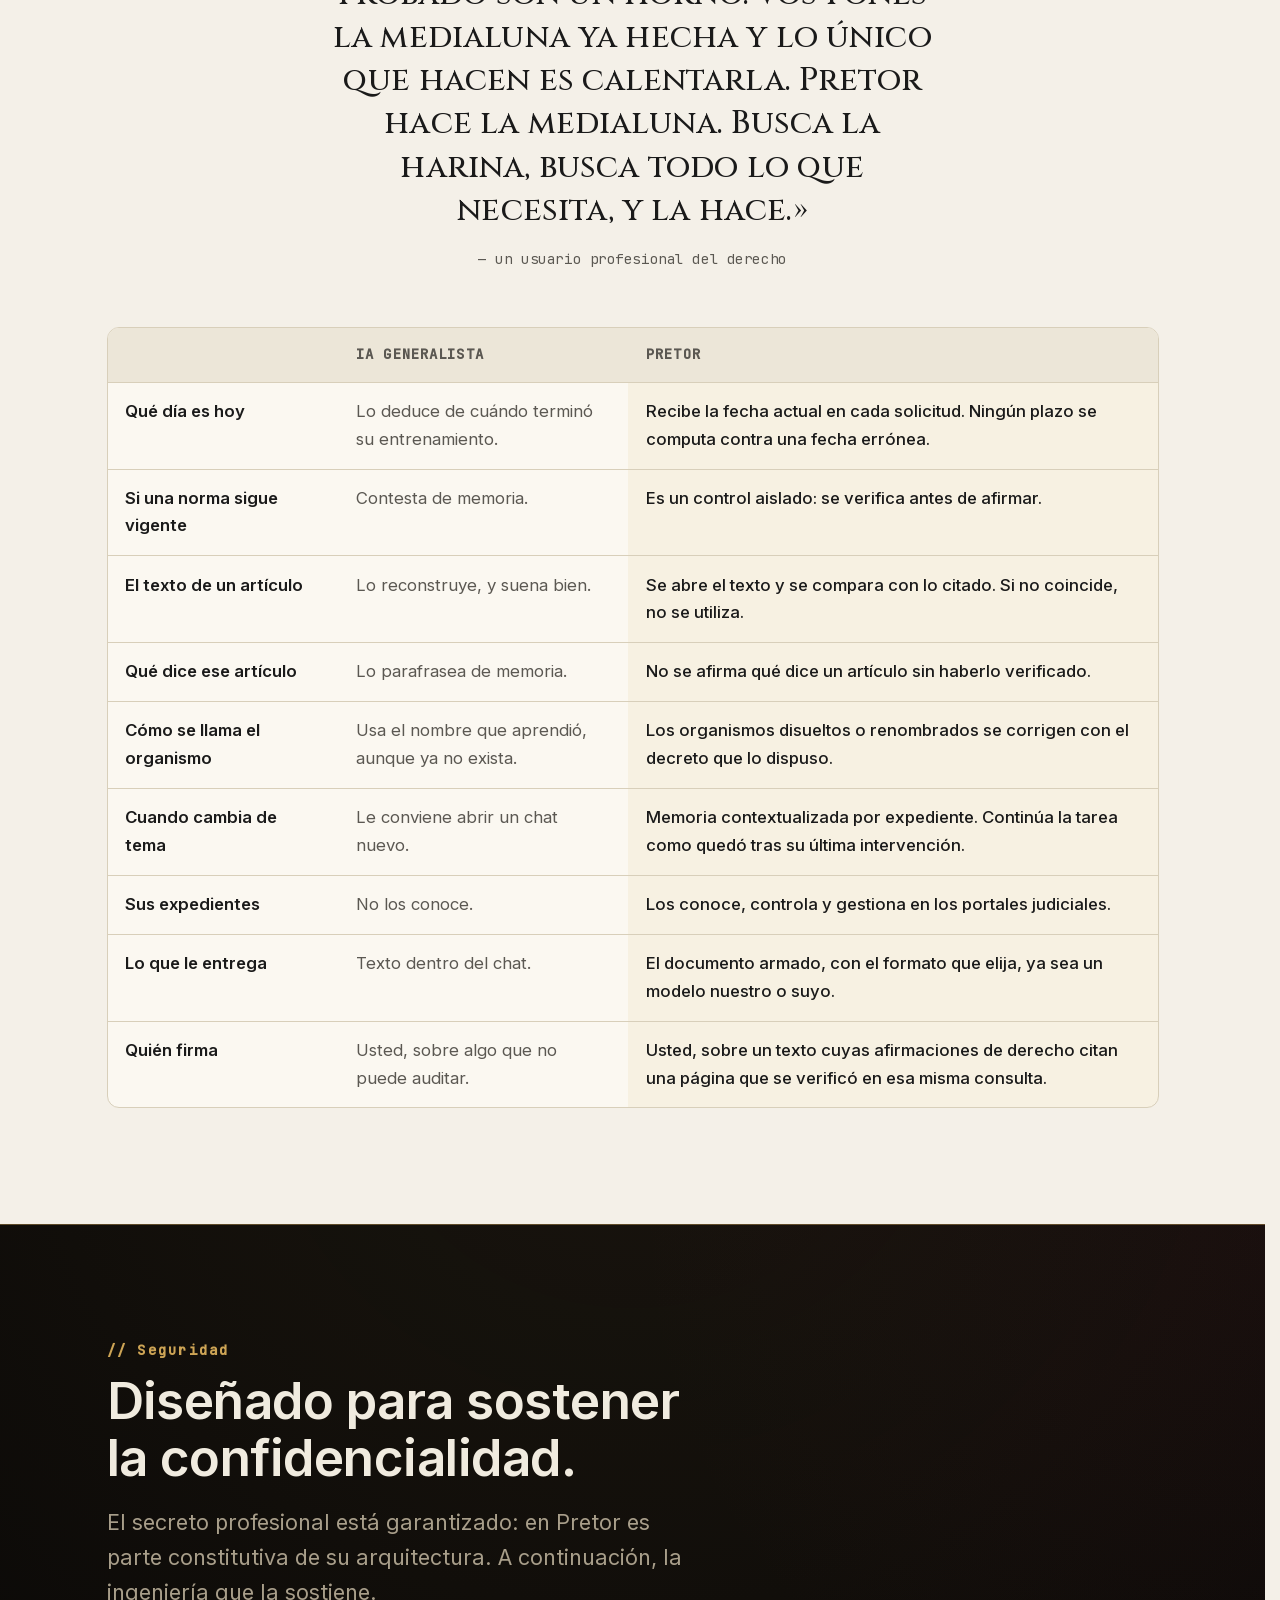
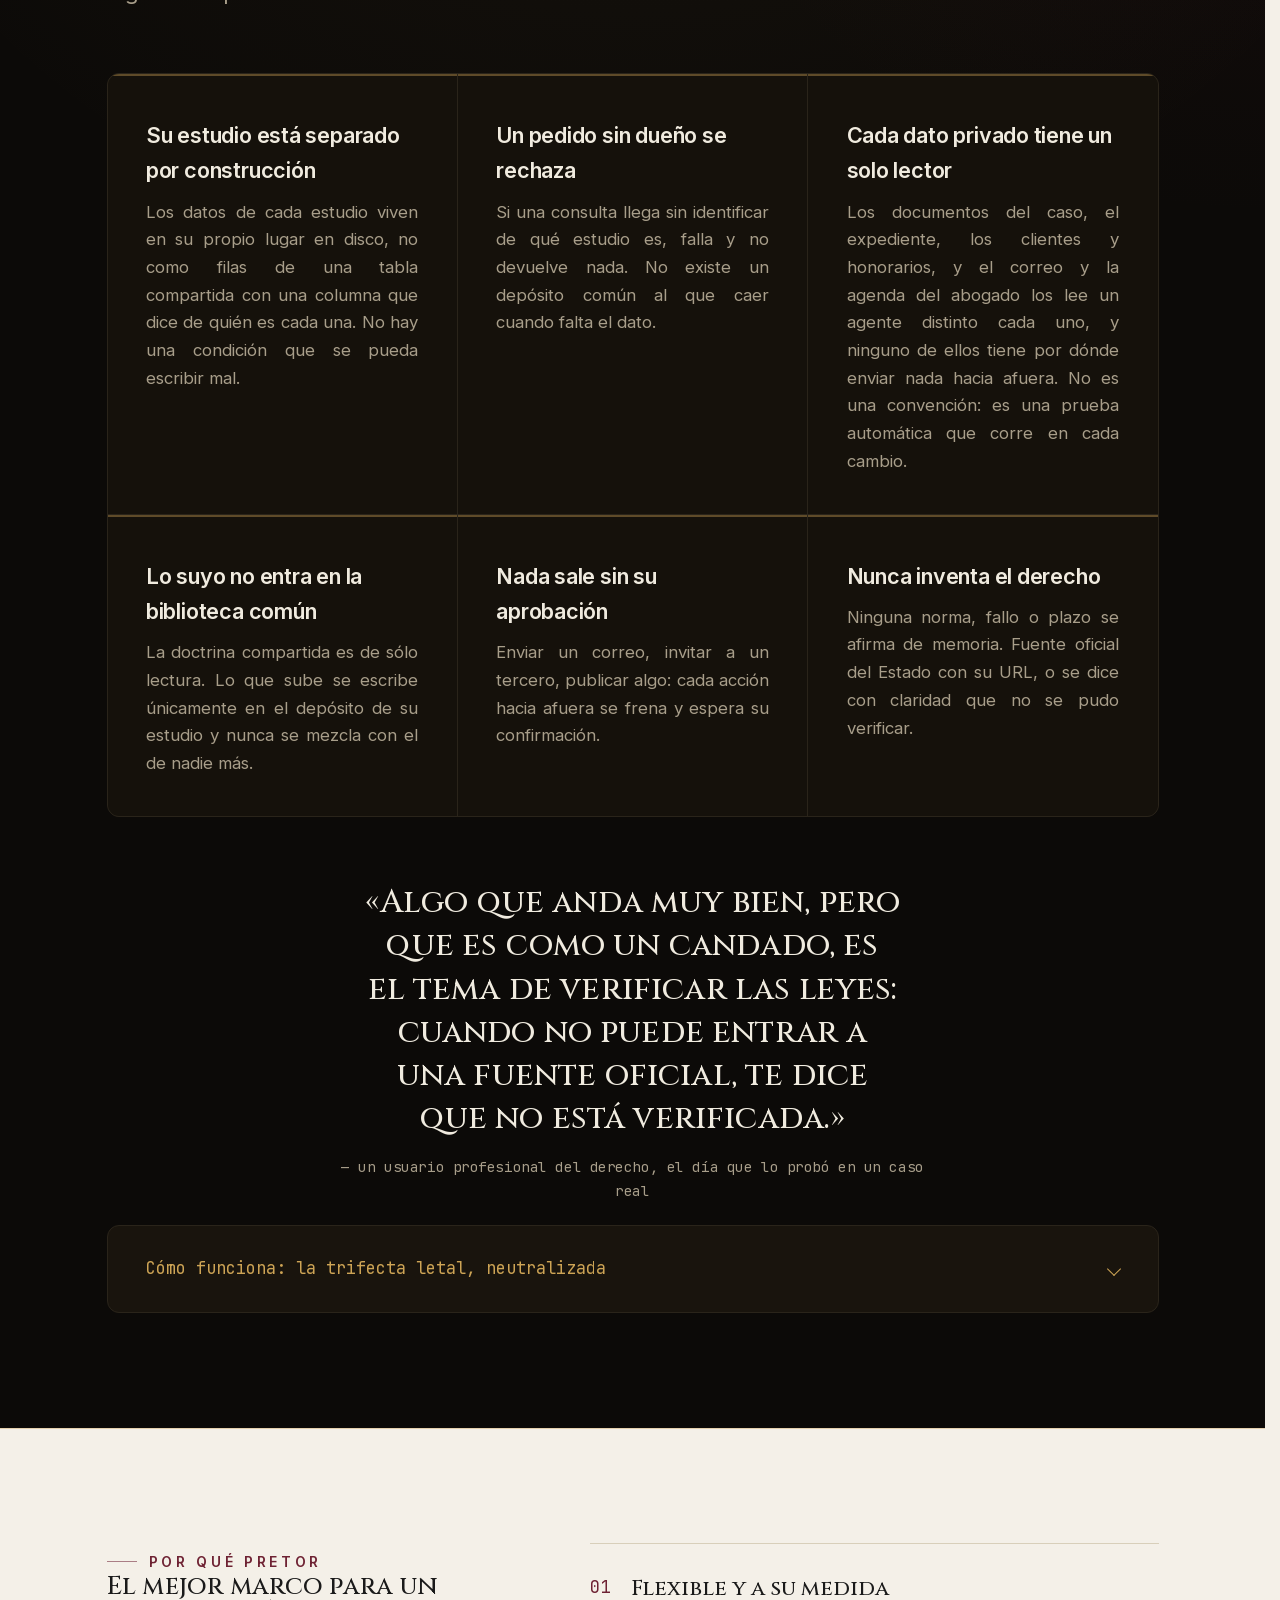
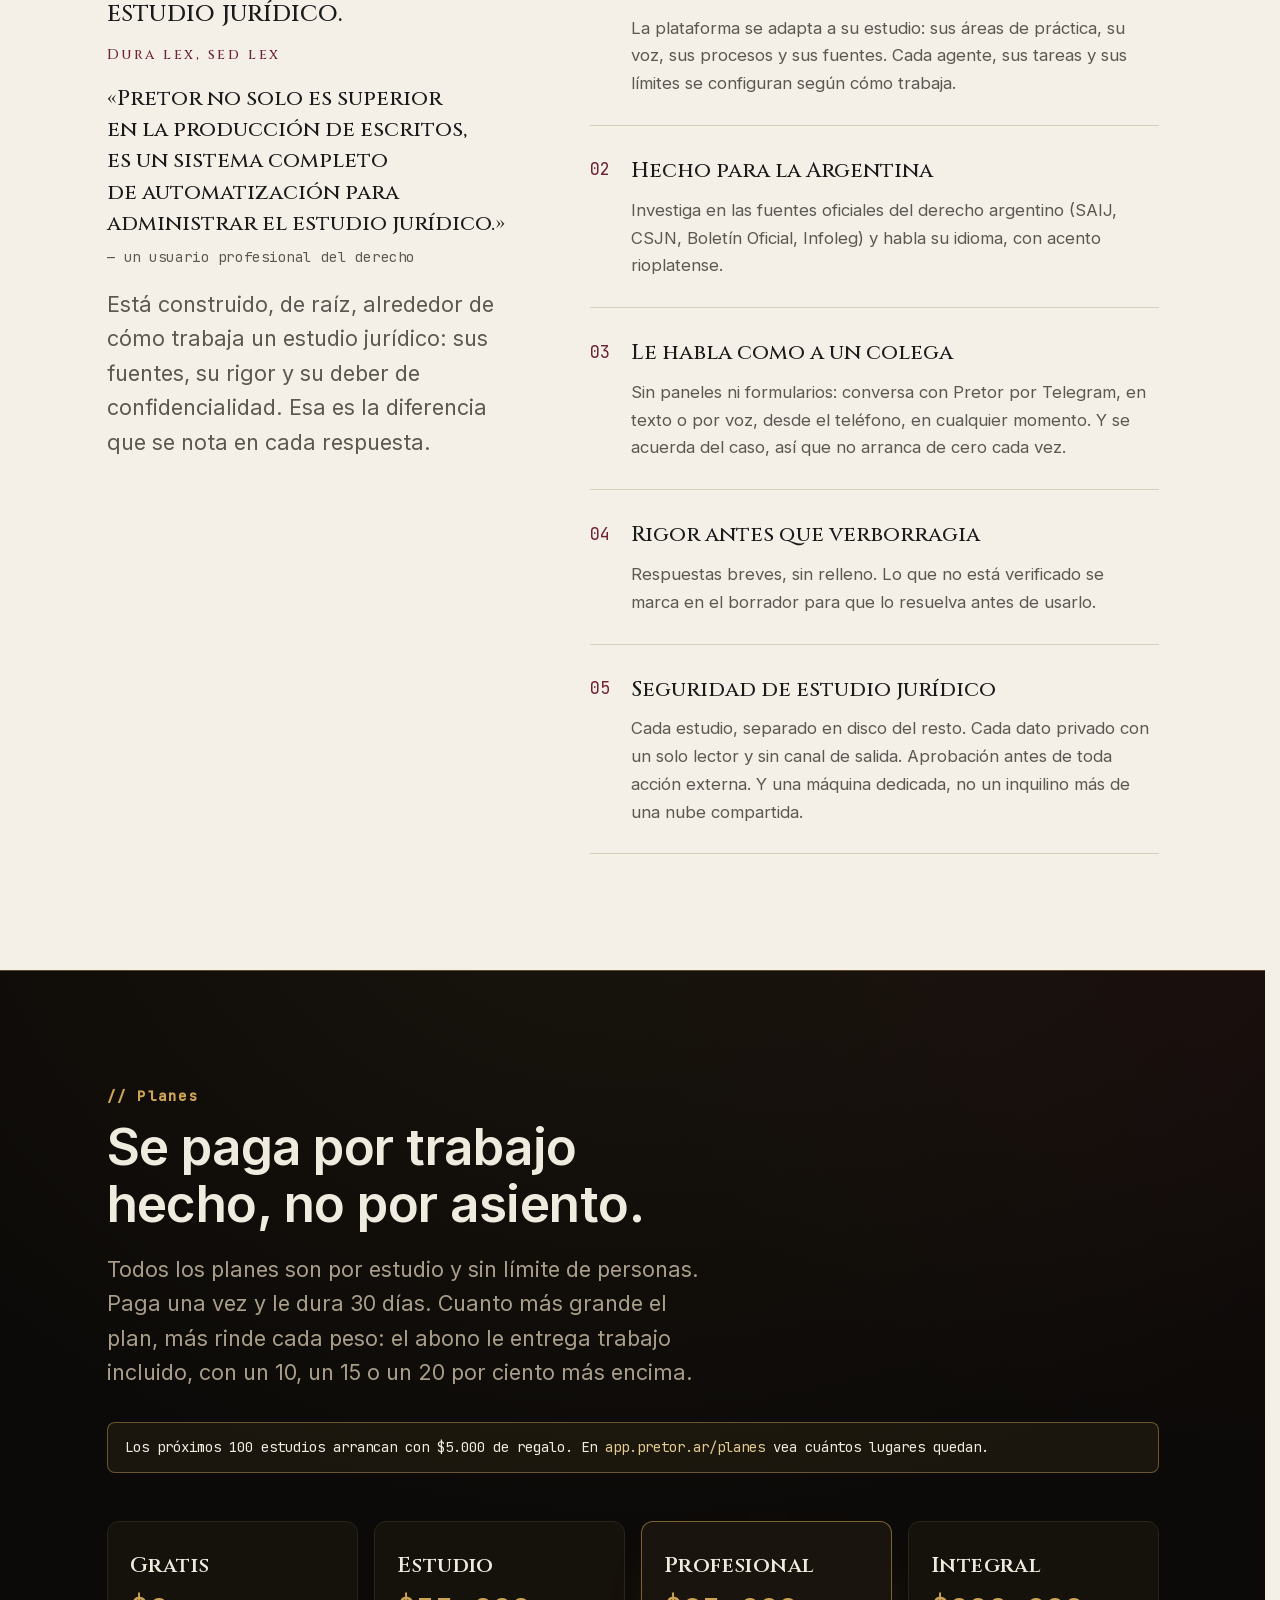
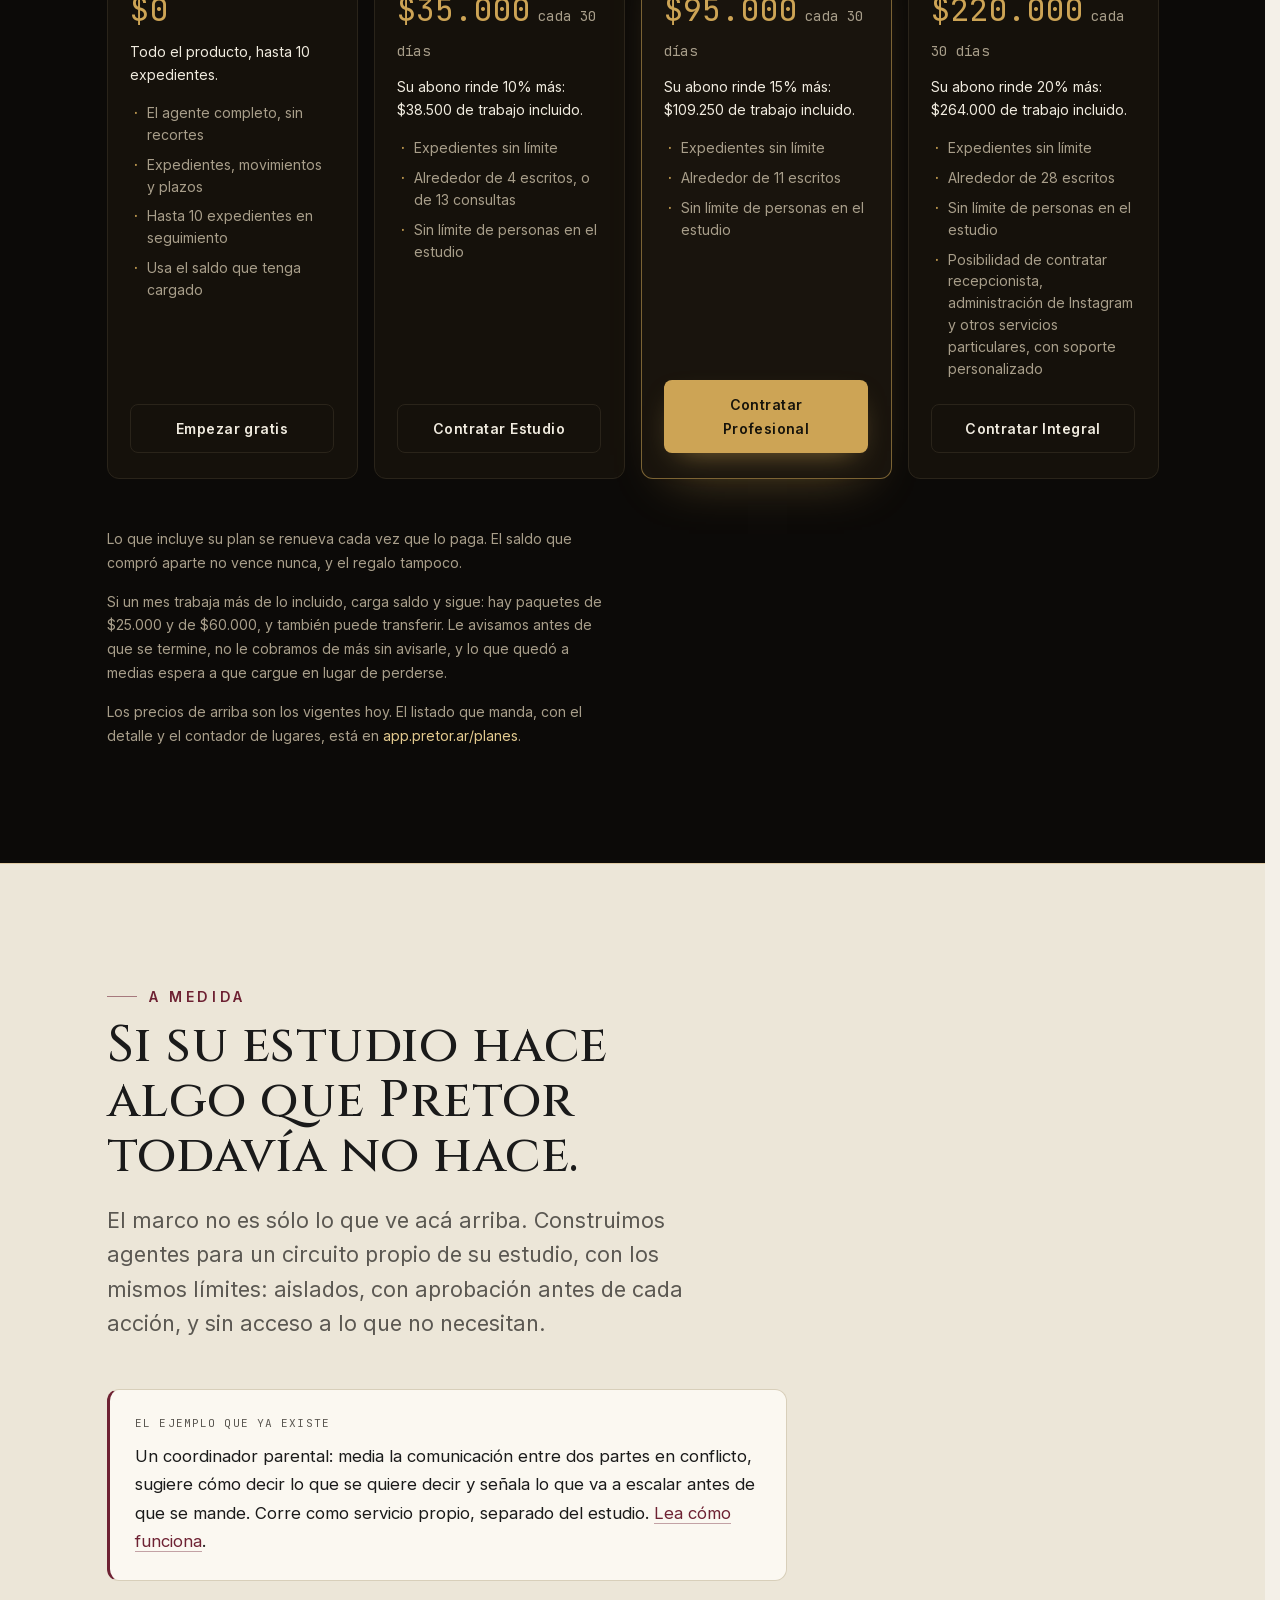
==== commit 0c6e63cd: "Merge PRE-215: the new Pretor logo on pretor.ar The owner delivered a brushed-gold Justitia on dark " ====
--- a/index.html
+++ b/index.html
@@ -1488,8 +1488,9 @@
             <p class="medida__label">El ejemplo que ya existe</p>
             <p class="medida__text">
               Un coordinador parental: media la comunicación entre dos partes en conflicto, sugiere
-              cómo decir lo que se quiere decir y corrige lo que va a escalar antes de que se mande.
+              cómo decir lo que se quiere decir y señala lo que va a escalar antes de que se mande.
               Corre como servicio propio, separado del estudio.
+              <a href="/blog/coordinador-parental/">Lea cómo funciona</a>.
             </p>
           </div>
           <p class="medida__cta reveal">
@@ -1781,9 +1782,7 @@
               </p>
               <div class="founder__links">
                 <a href="https://fedesapuppo.com/">Conozca mi trabajo →</a>
-                <a href="https://fedesapuppo.com/es/blog/pretor-team-of-agents.html"
-                  >Cómo se construyó Pretor →</a
-                >
+                <a href="/blog/equipo-de-agentes/">Cómo se construyó Pretor →</a>
                 <a href="https://railspilot.ai" target="_blank" rel="noopener">RailsPilot →</a>
               </div>
             </li>
@@ -1887,6 +1886,7 @@
           <span class="footer__legal" data-astro-cid-sz7xmlte>
             <a href="/privacidad/" data-astro-cid-sz7xmlte>Privacidad</a>
             <a href="/terminos/" data-astro-cid-sz7xmlte>Términos</a>
+            <a href="/blog/" data-astro-cid-sz7xmlte>Blog</a>
           </span>
         </div>
       </div>
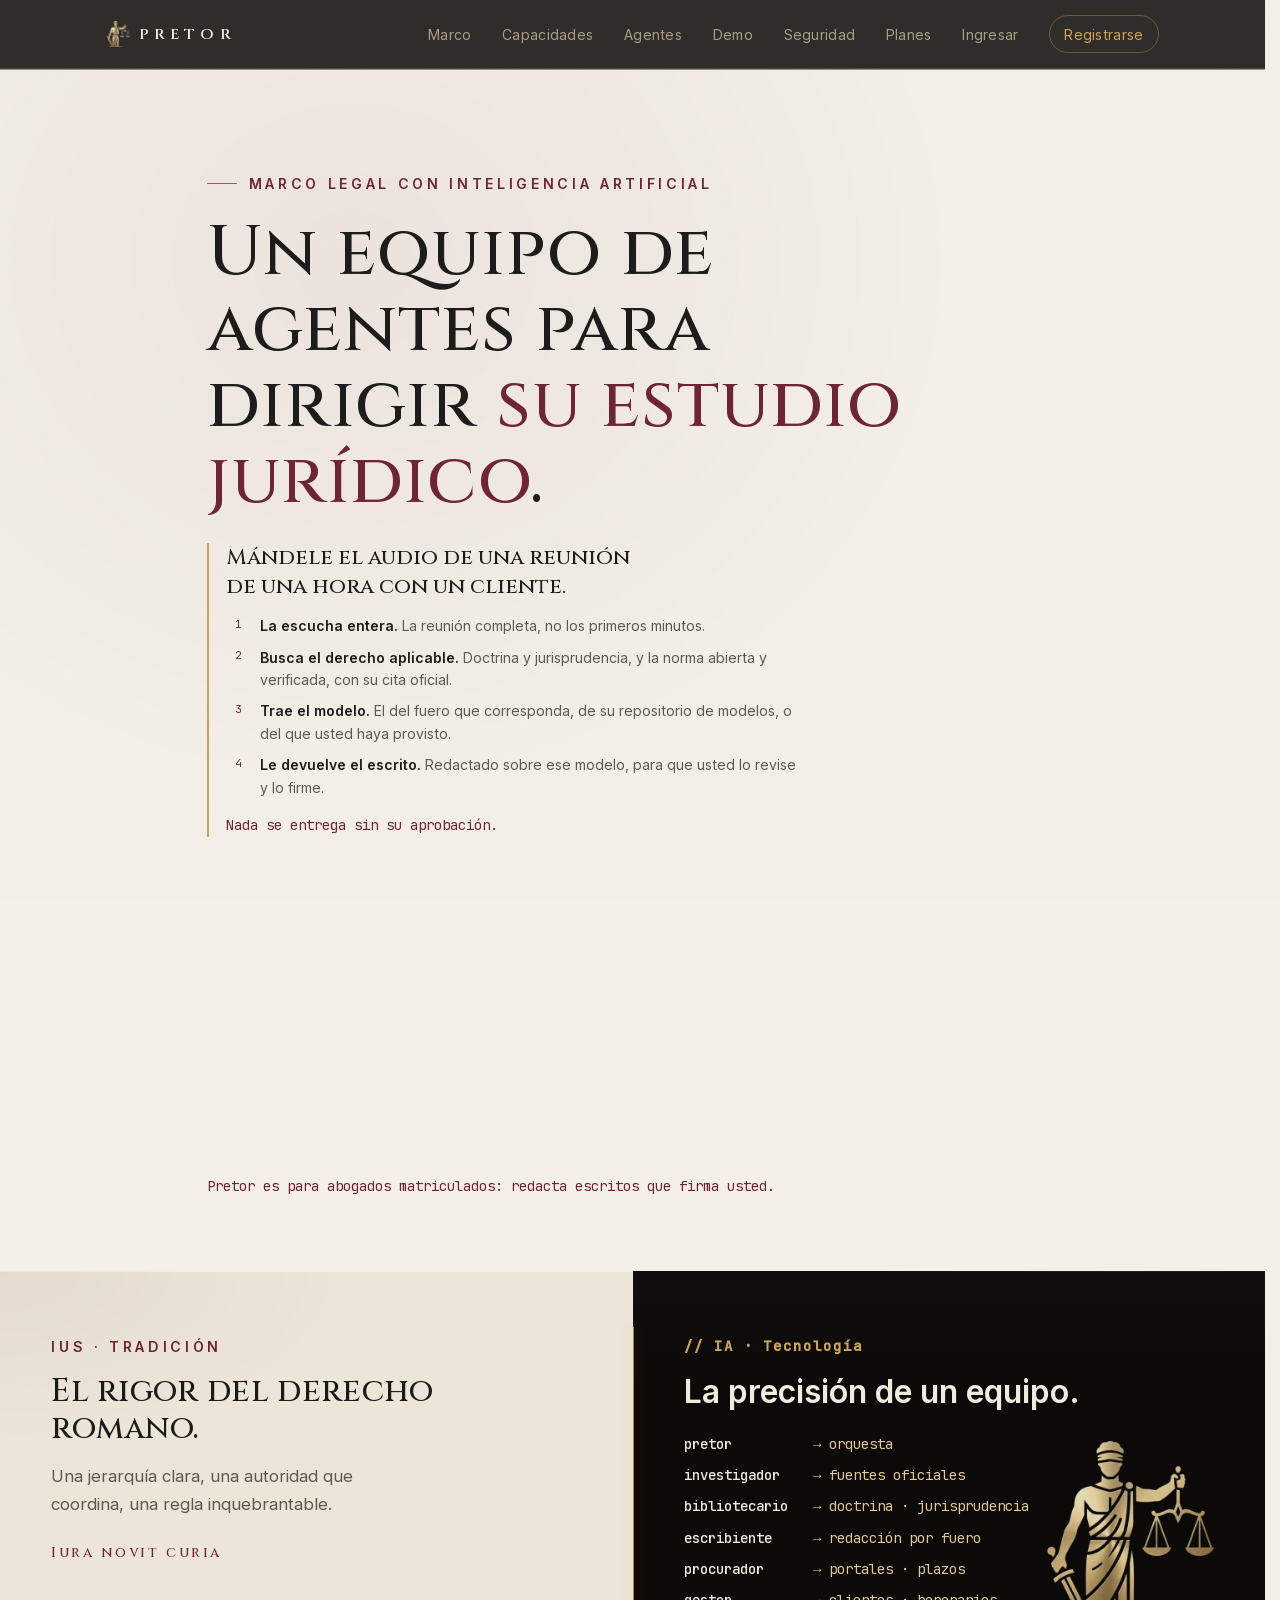
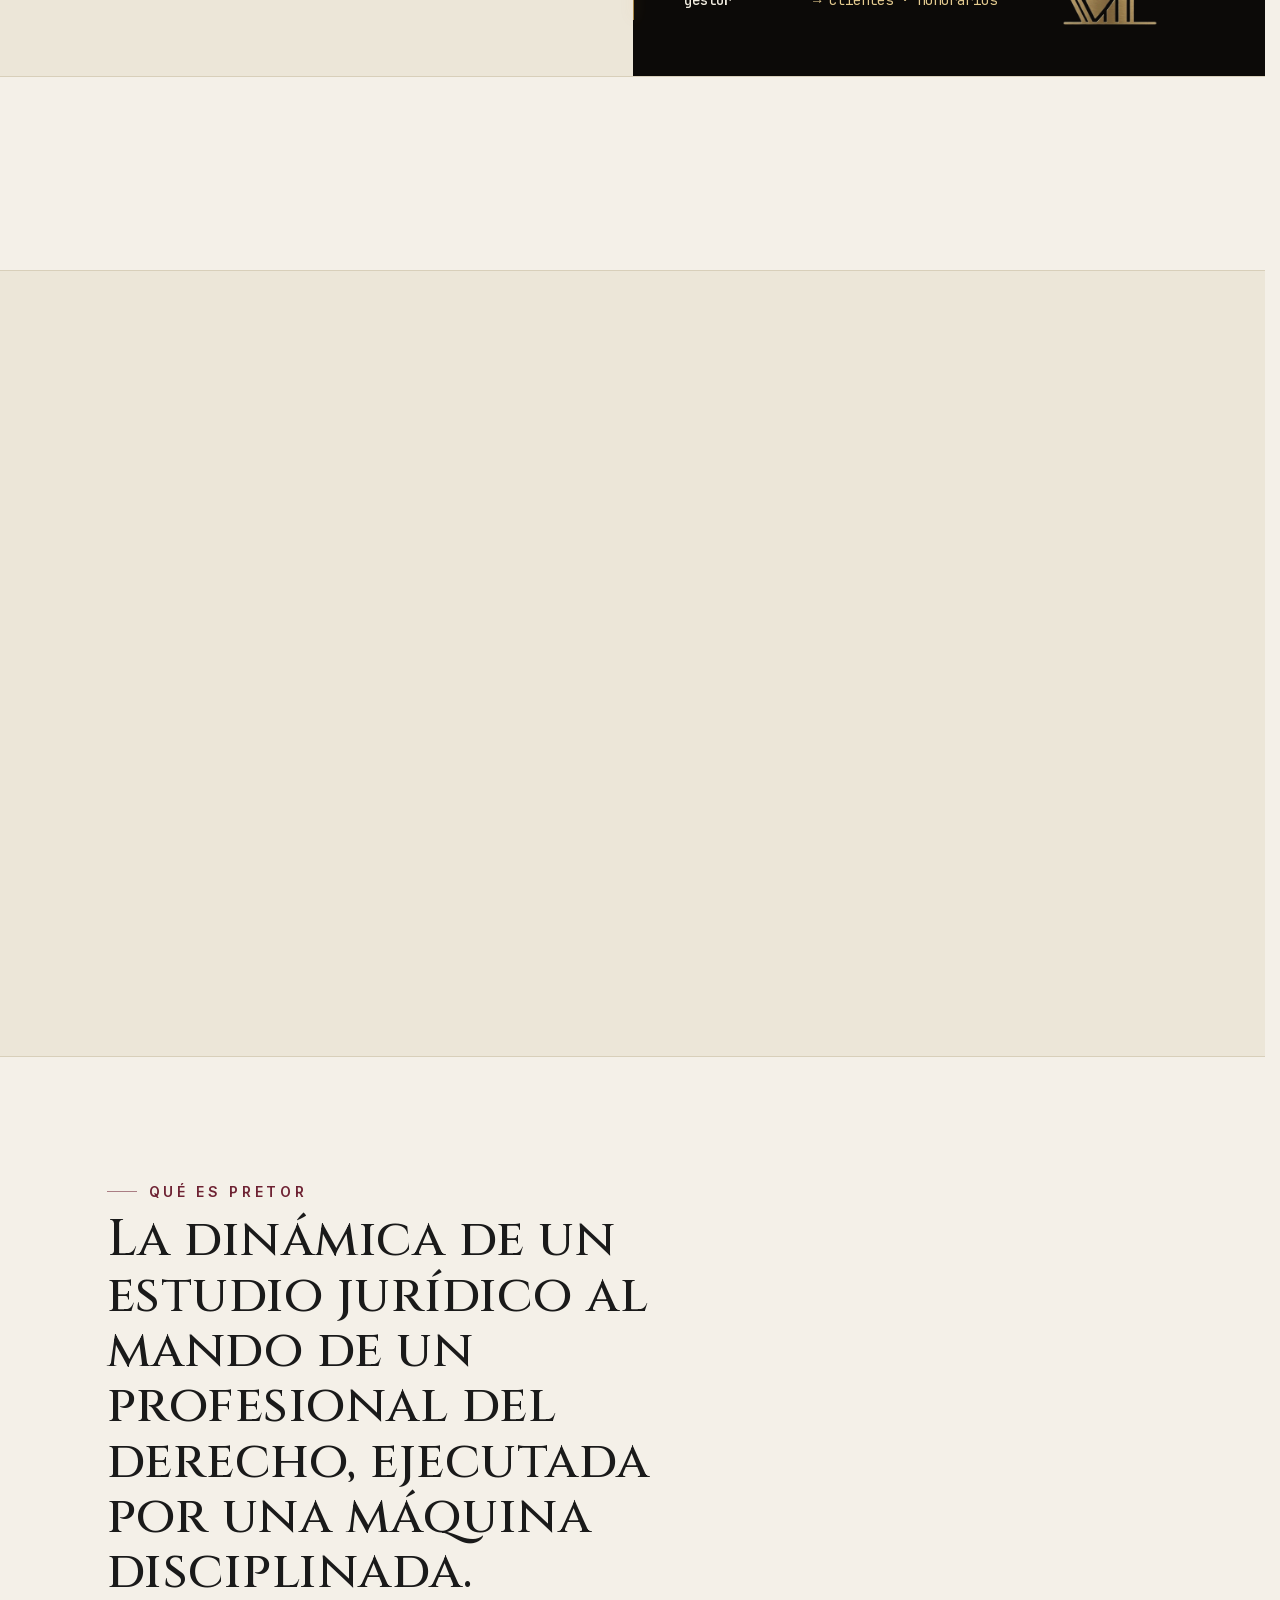
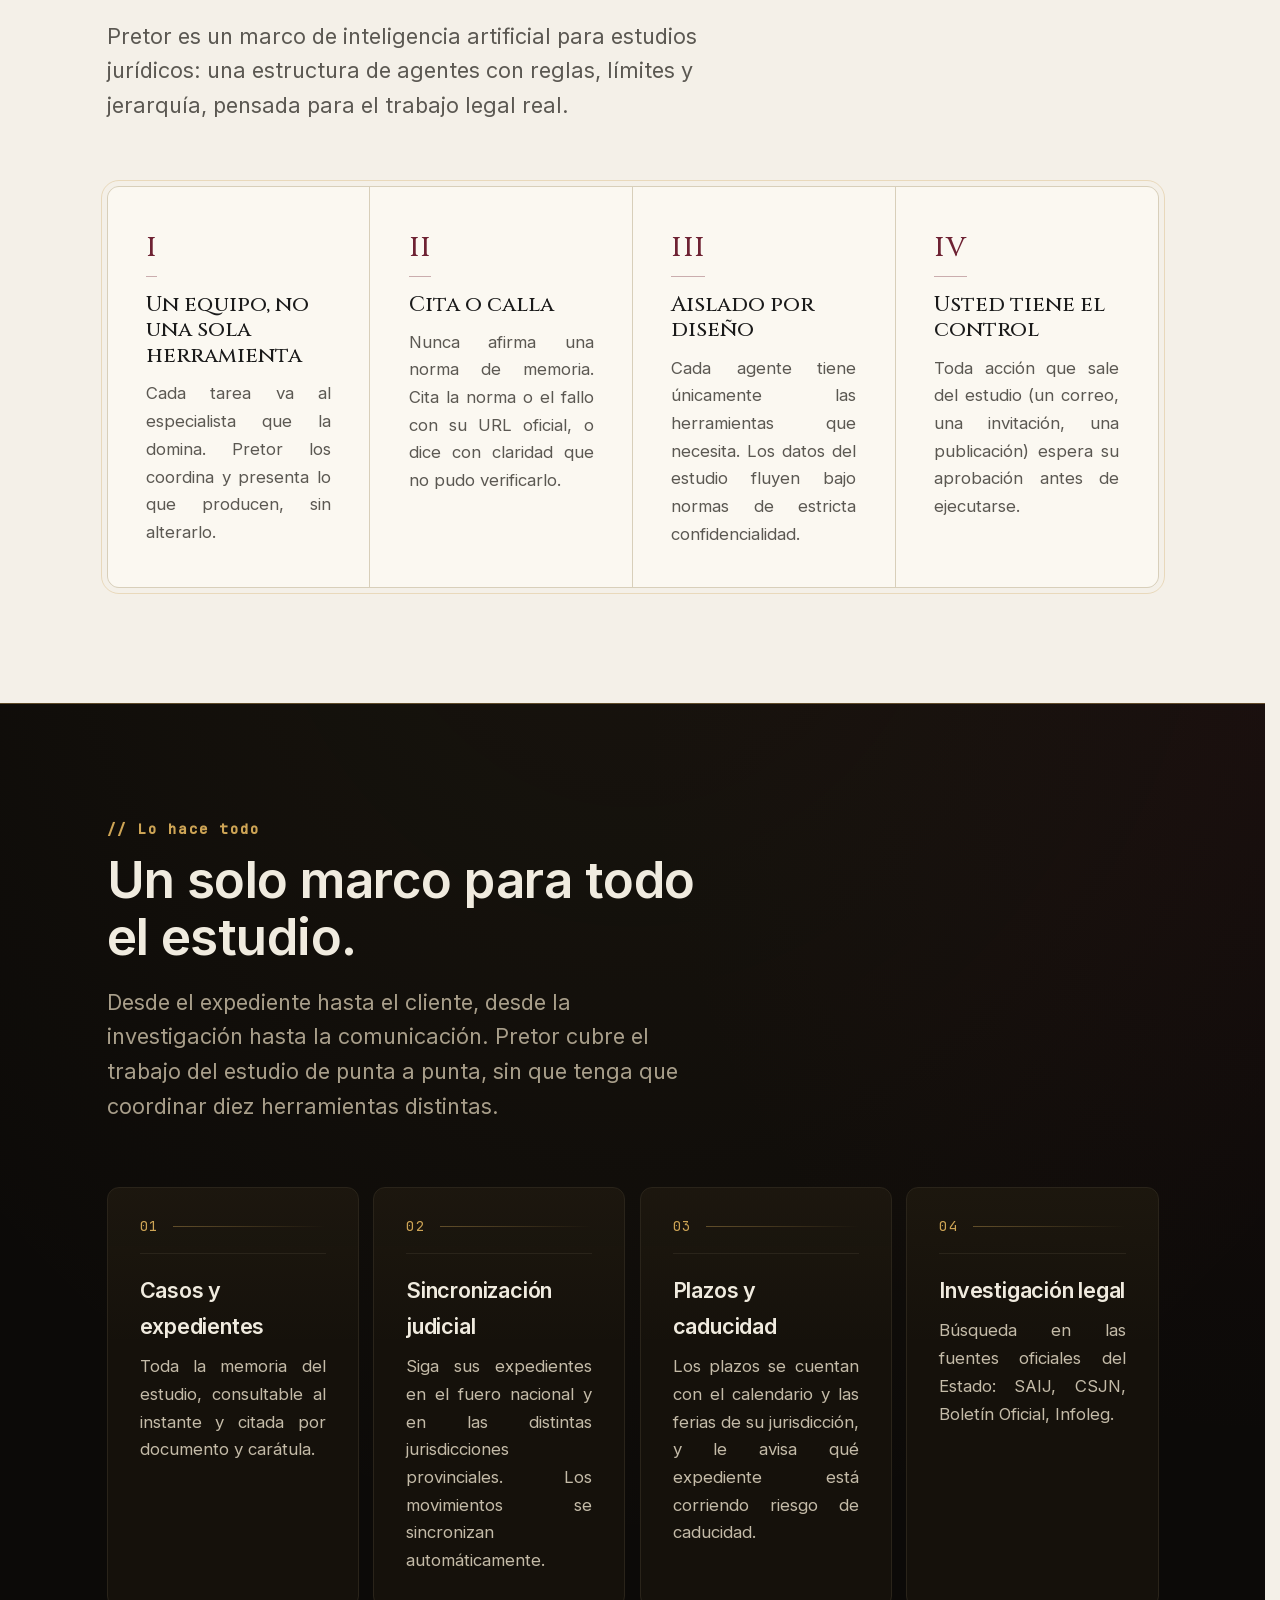
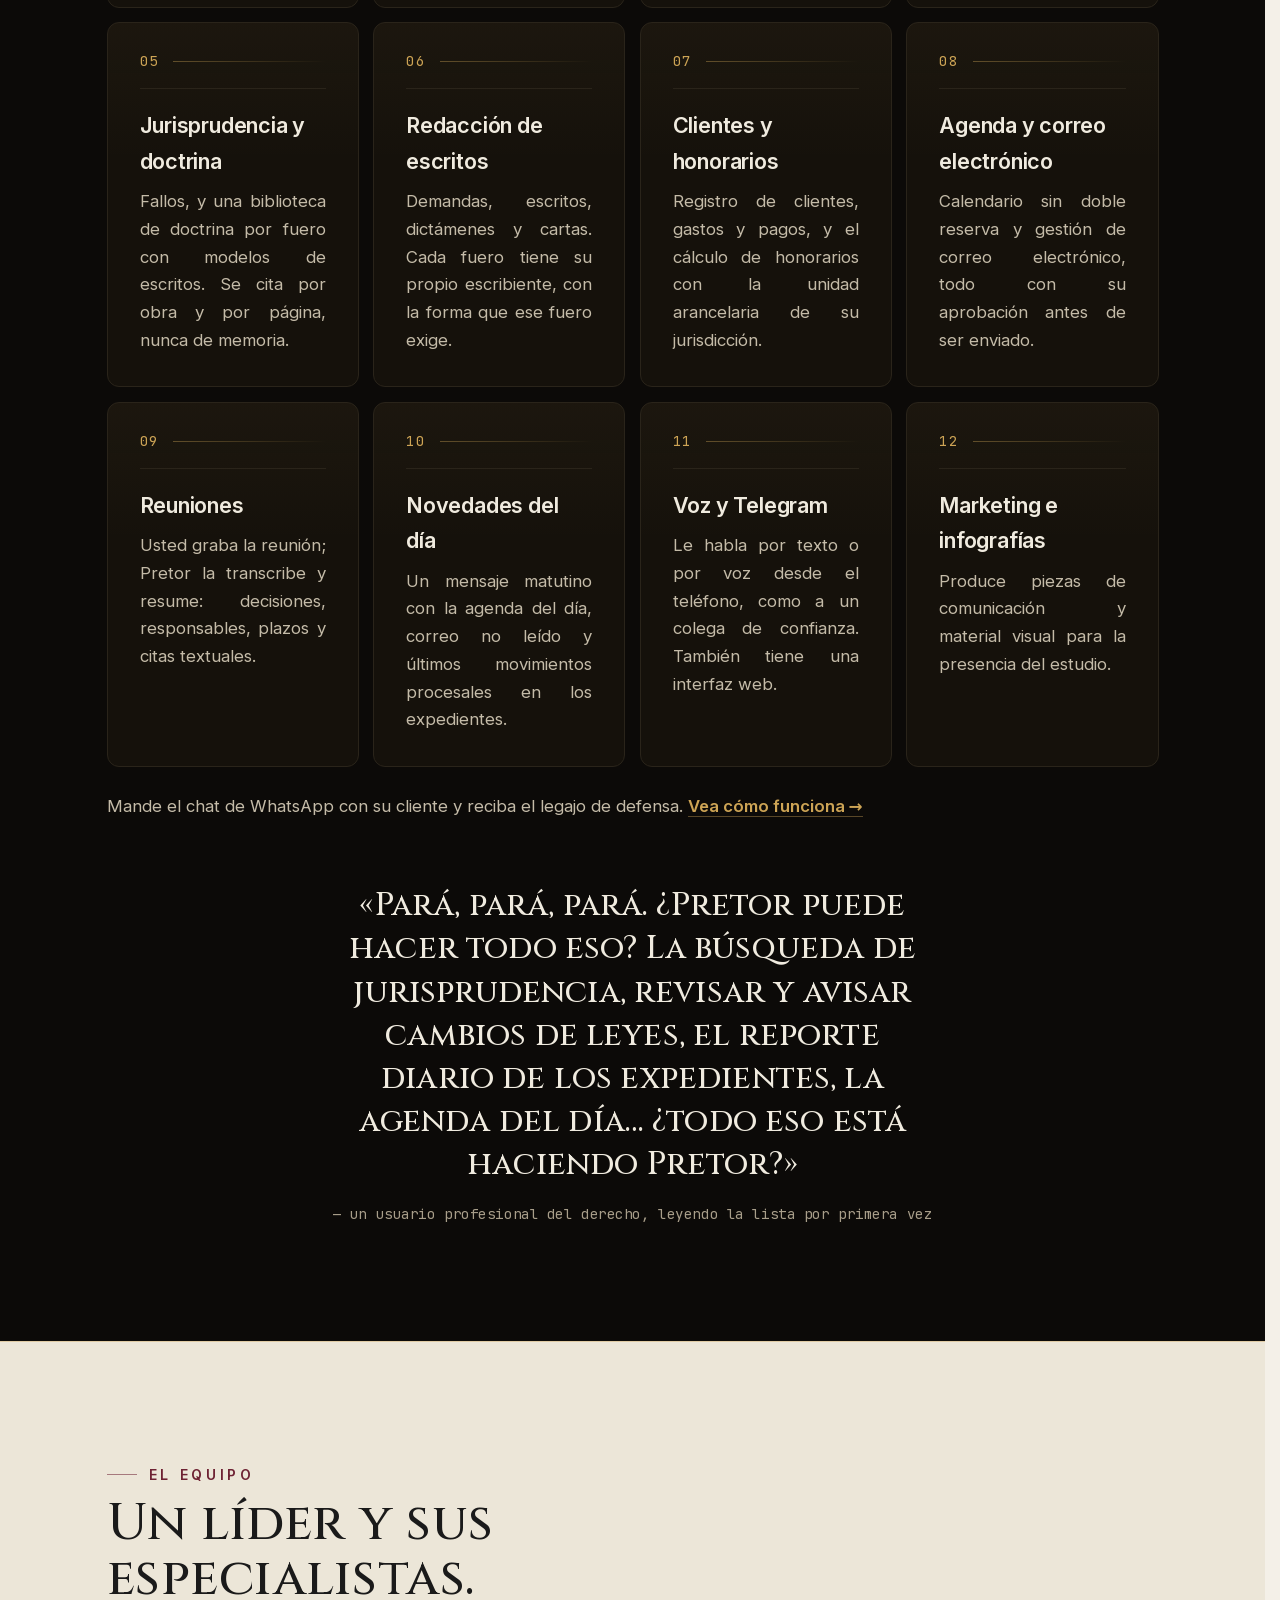
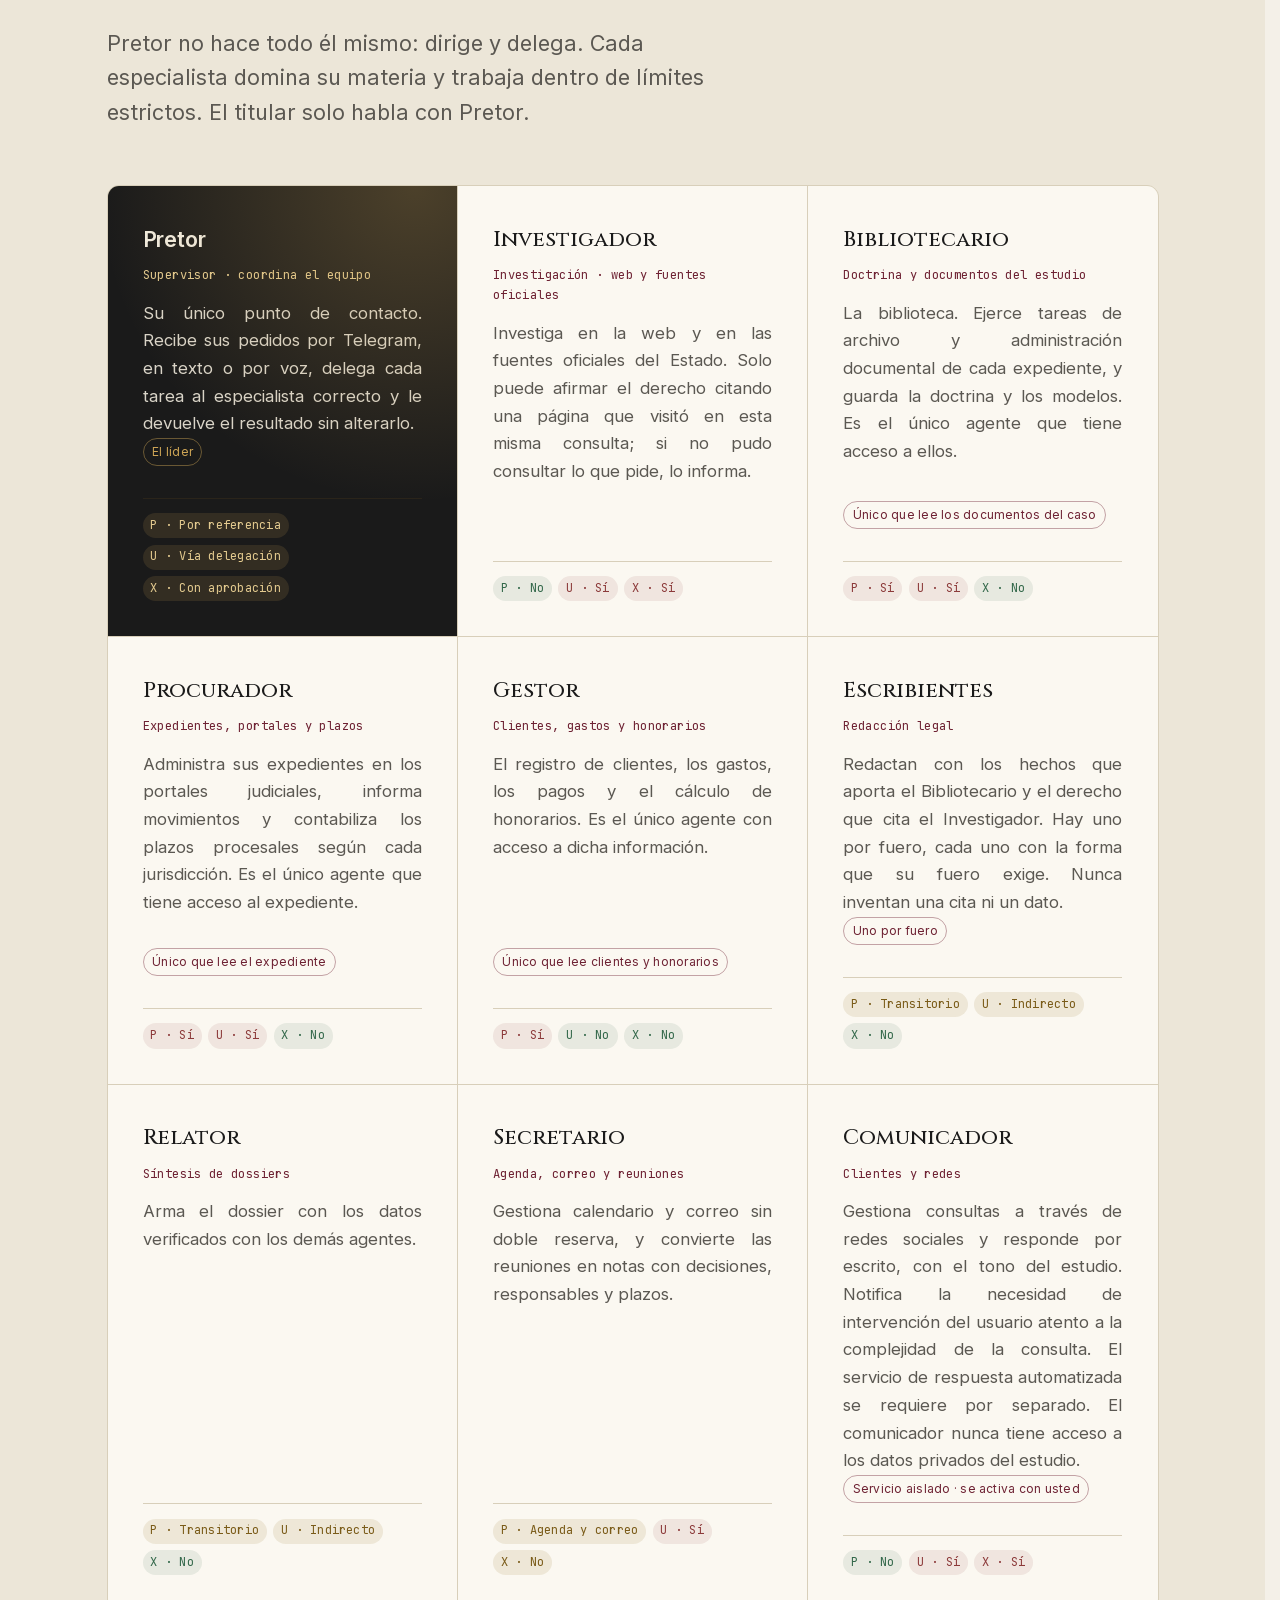
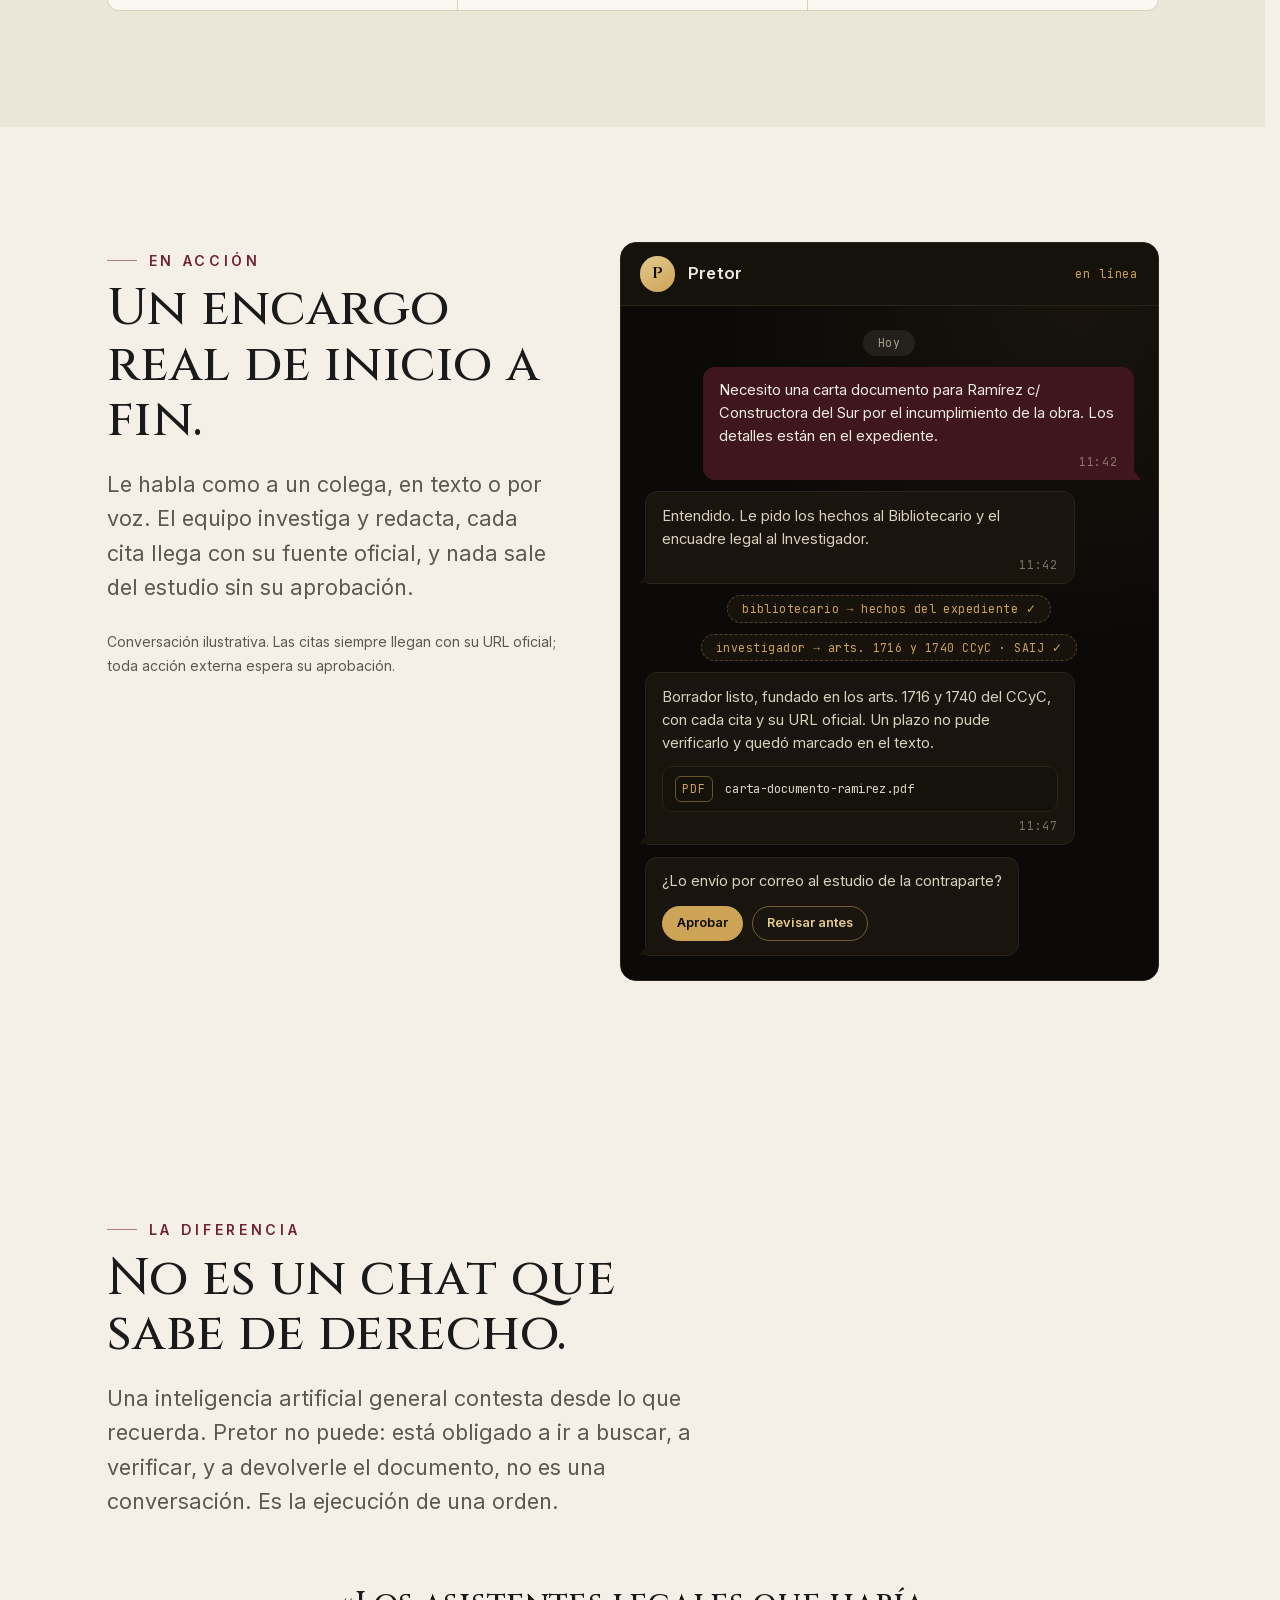
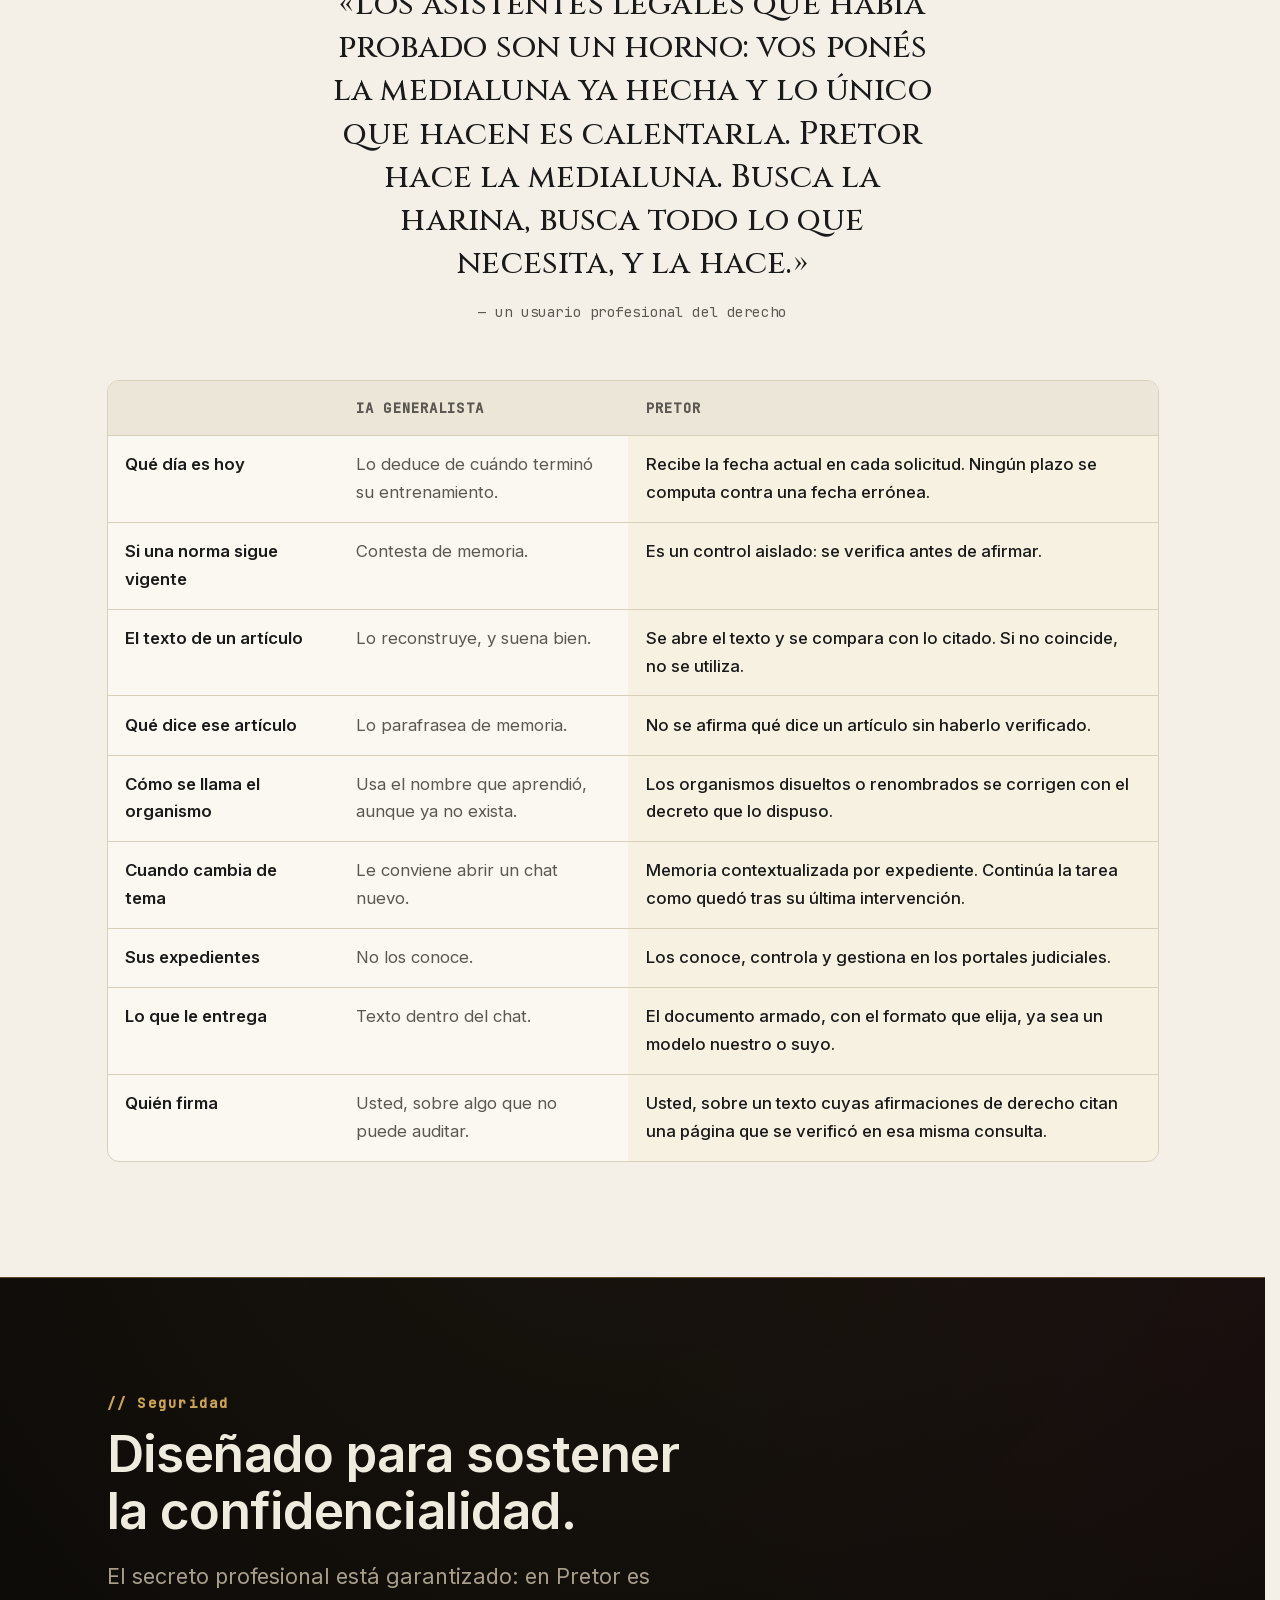
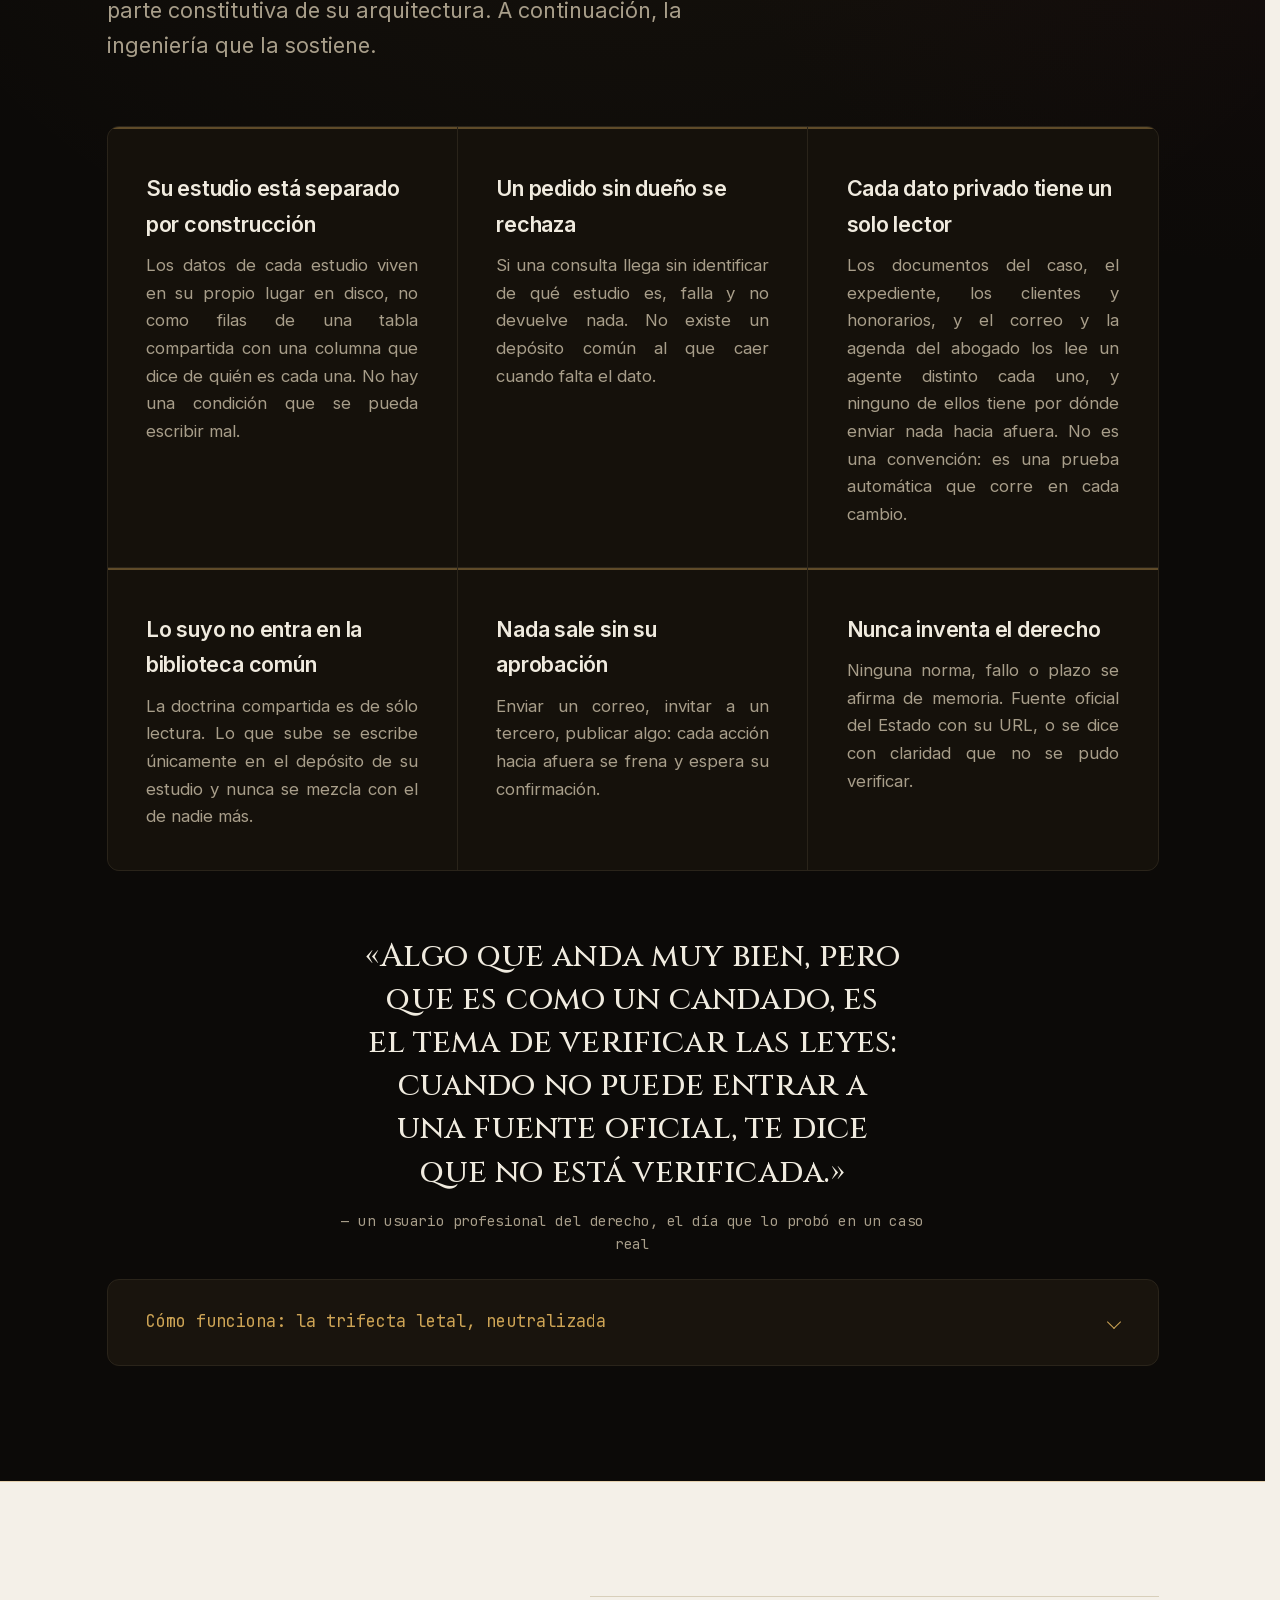
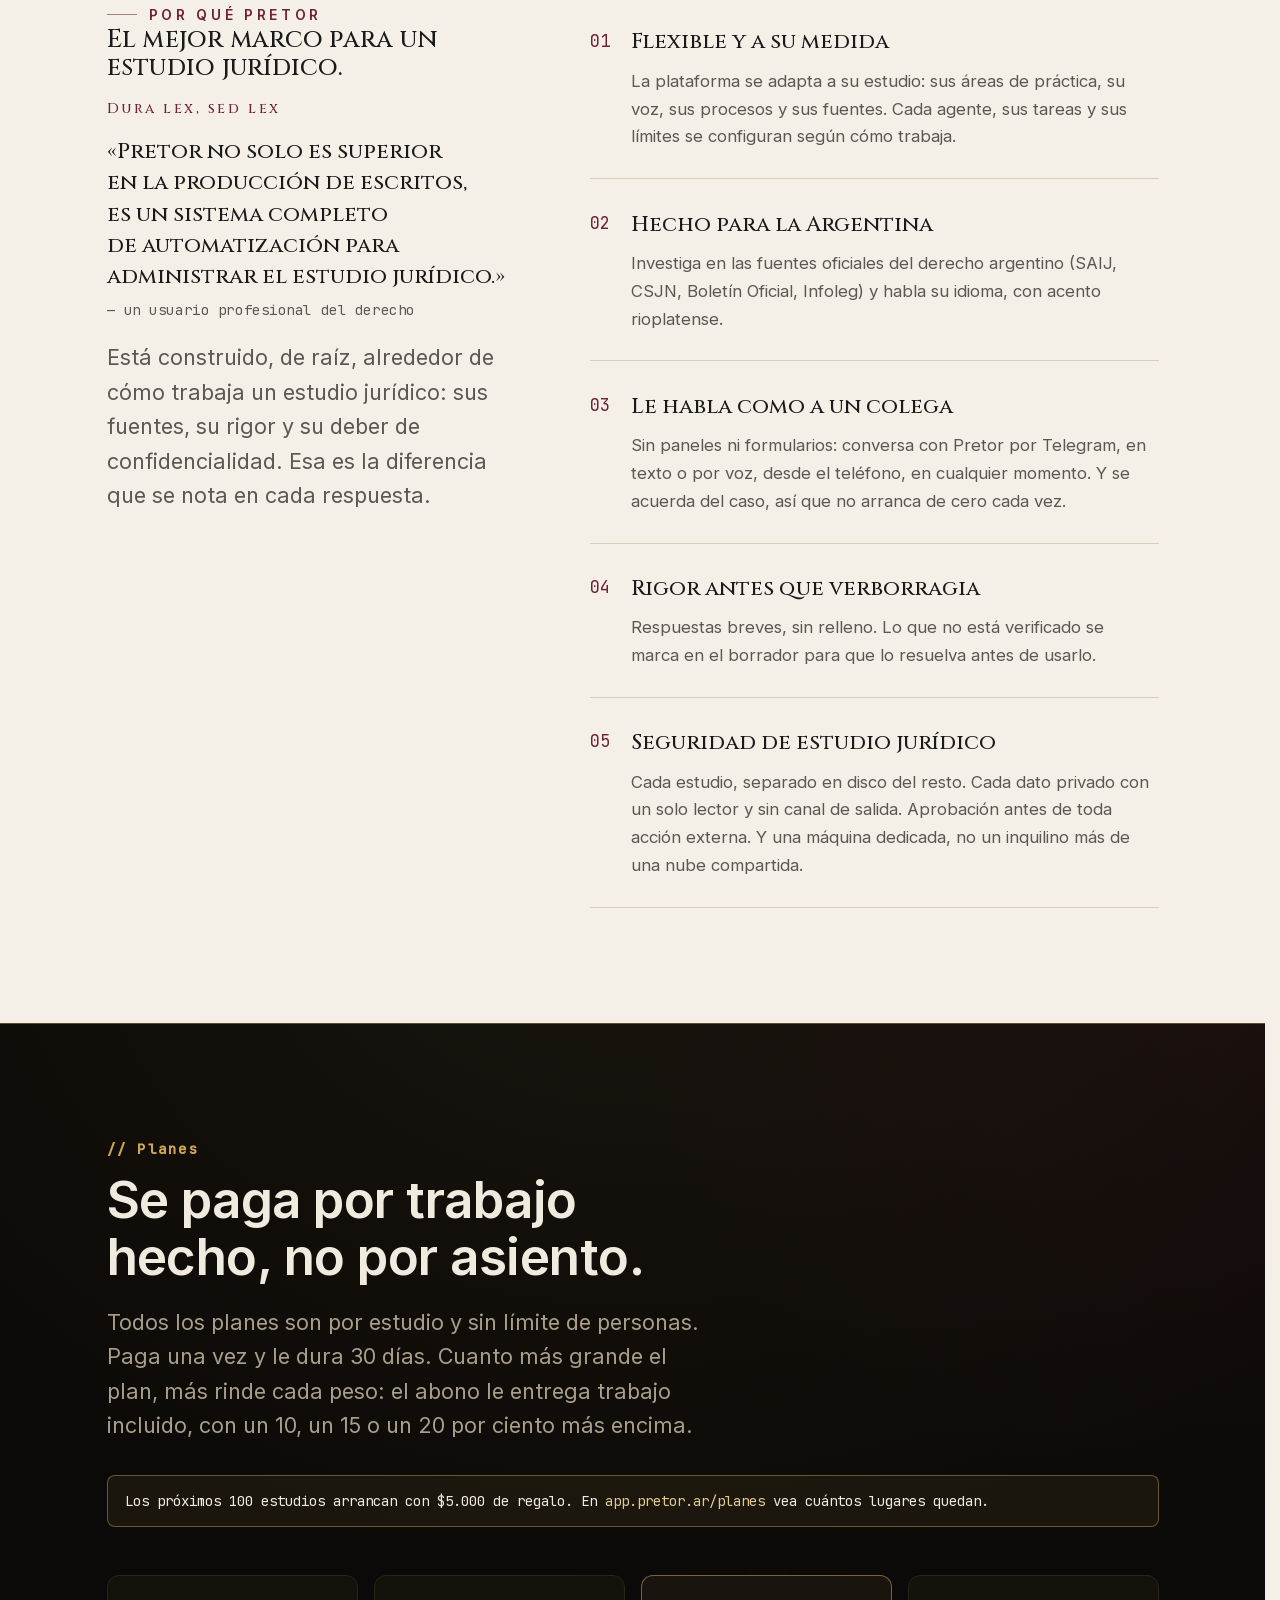
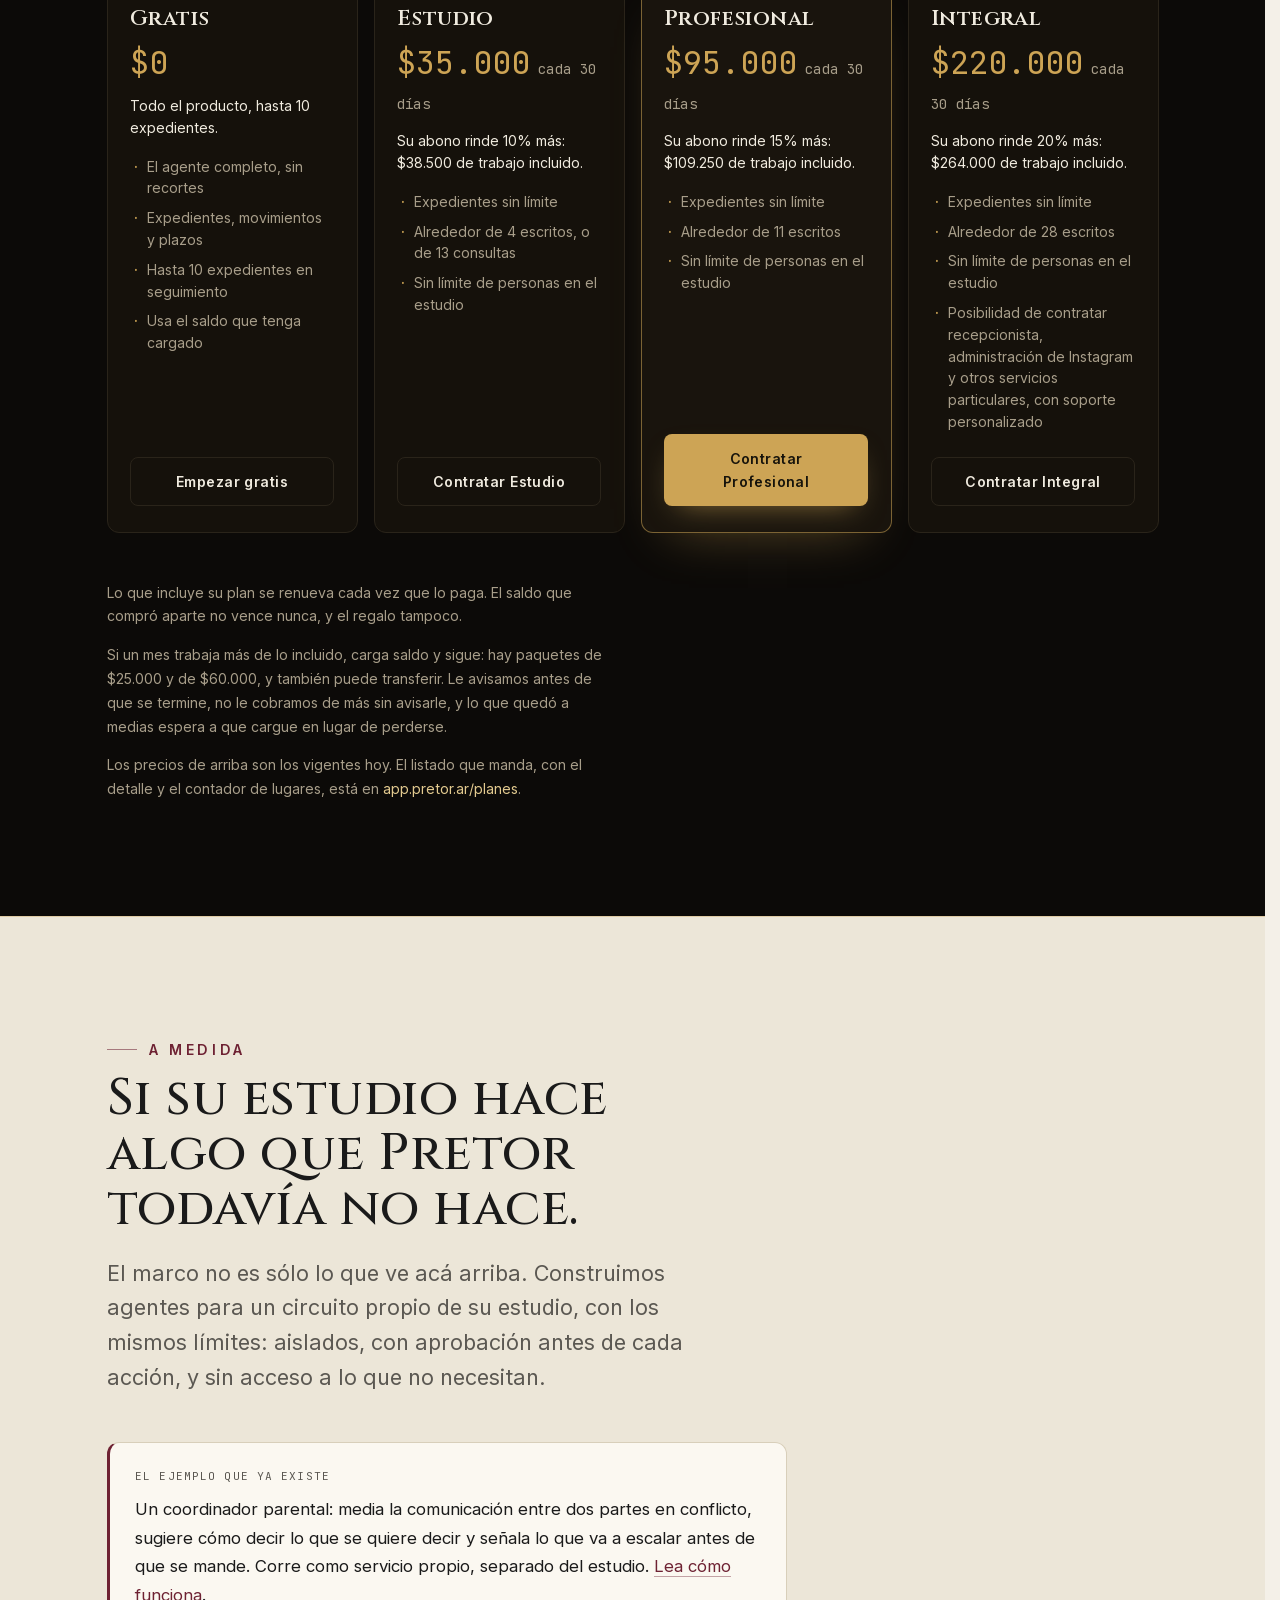
==== commit 89a2d154: "Add the legajo page and link it under the capability grid /legajo/ explains the WhatsApp-chat-to-leg" ====
--- a/index.html
+++ b/index.html
@@ -494,6 +494,10 @@
               </p>
             </li>
           </ul>
+          <p class="cap__more reveal">
+            Mande el chat de WhatsApp con su cliente y reciba el legajo de defensa.
+            <a href="/legajo/">Vea cómo funciona →</a>
+          </p>
           <figure class="pullquote reveal">
             <blockquote>
               «Pará, pará, pará. ¿Pretor puede hacer todo eso? La búsqueda de jurisprudencia,
--- a/_astro/pretor.css
+++ b/_astro/pretor.css
@@ -1348,6 +1348,19 @@
 .cap__body[data-astro-cid-eq4gkk3n] {
   color: #c4bba8;
 }
+/* The one capability with its own page, linked under the grid. */
+.cap__more {
+  margin-top: 1.6rem;
+  color: #c4bba8;
+}
+.cap__more a {
+  font-weight: 600;
+  color: var(--gold);
+  border-bottom: 1px solid color-mix(in srgb, var(--gold) 40%, transparent);
+}
+.cap__more a:hover {
+  border-color: var(--gold);
+}
 /* ---- 8. Agents -------------------------------------------- */
 .agents__grid[data-astro-cid-mrg5s34m] {
   box-shadow: var(--shadow);
